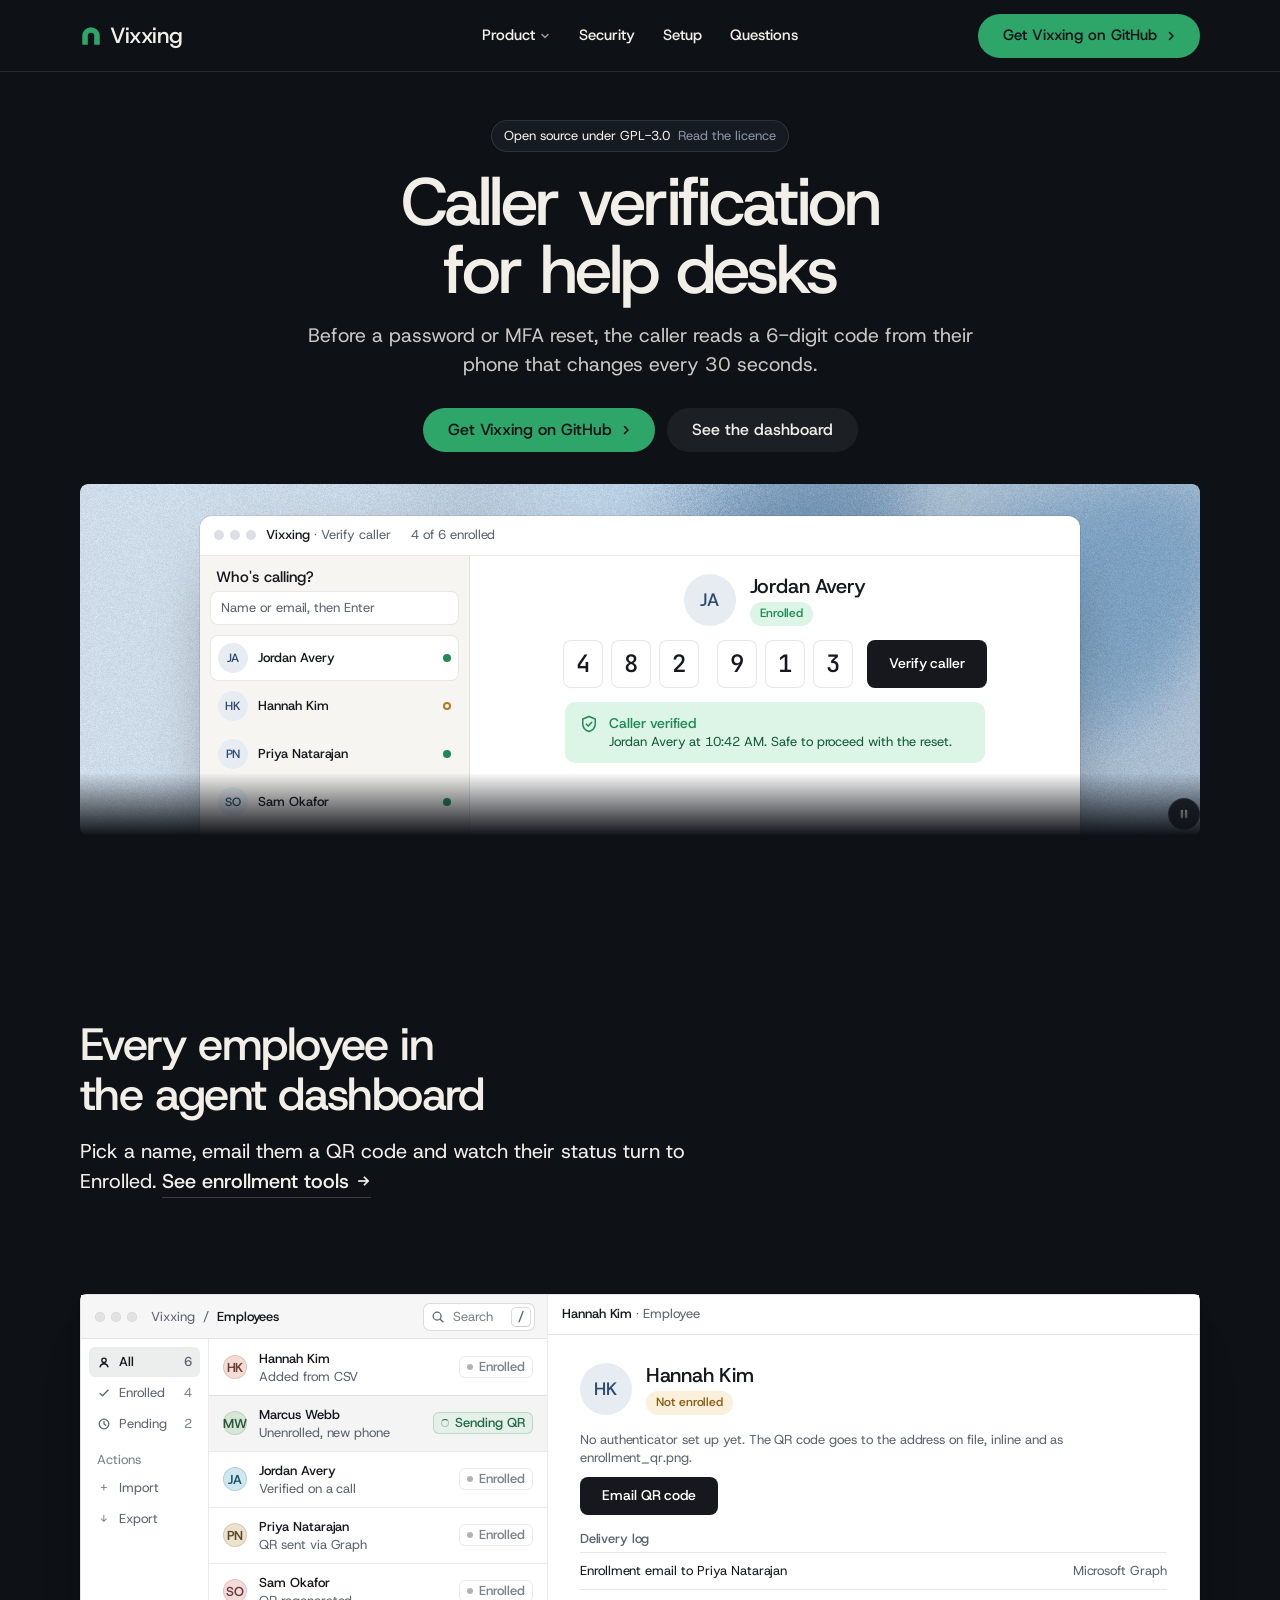
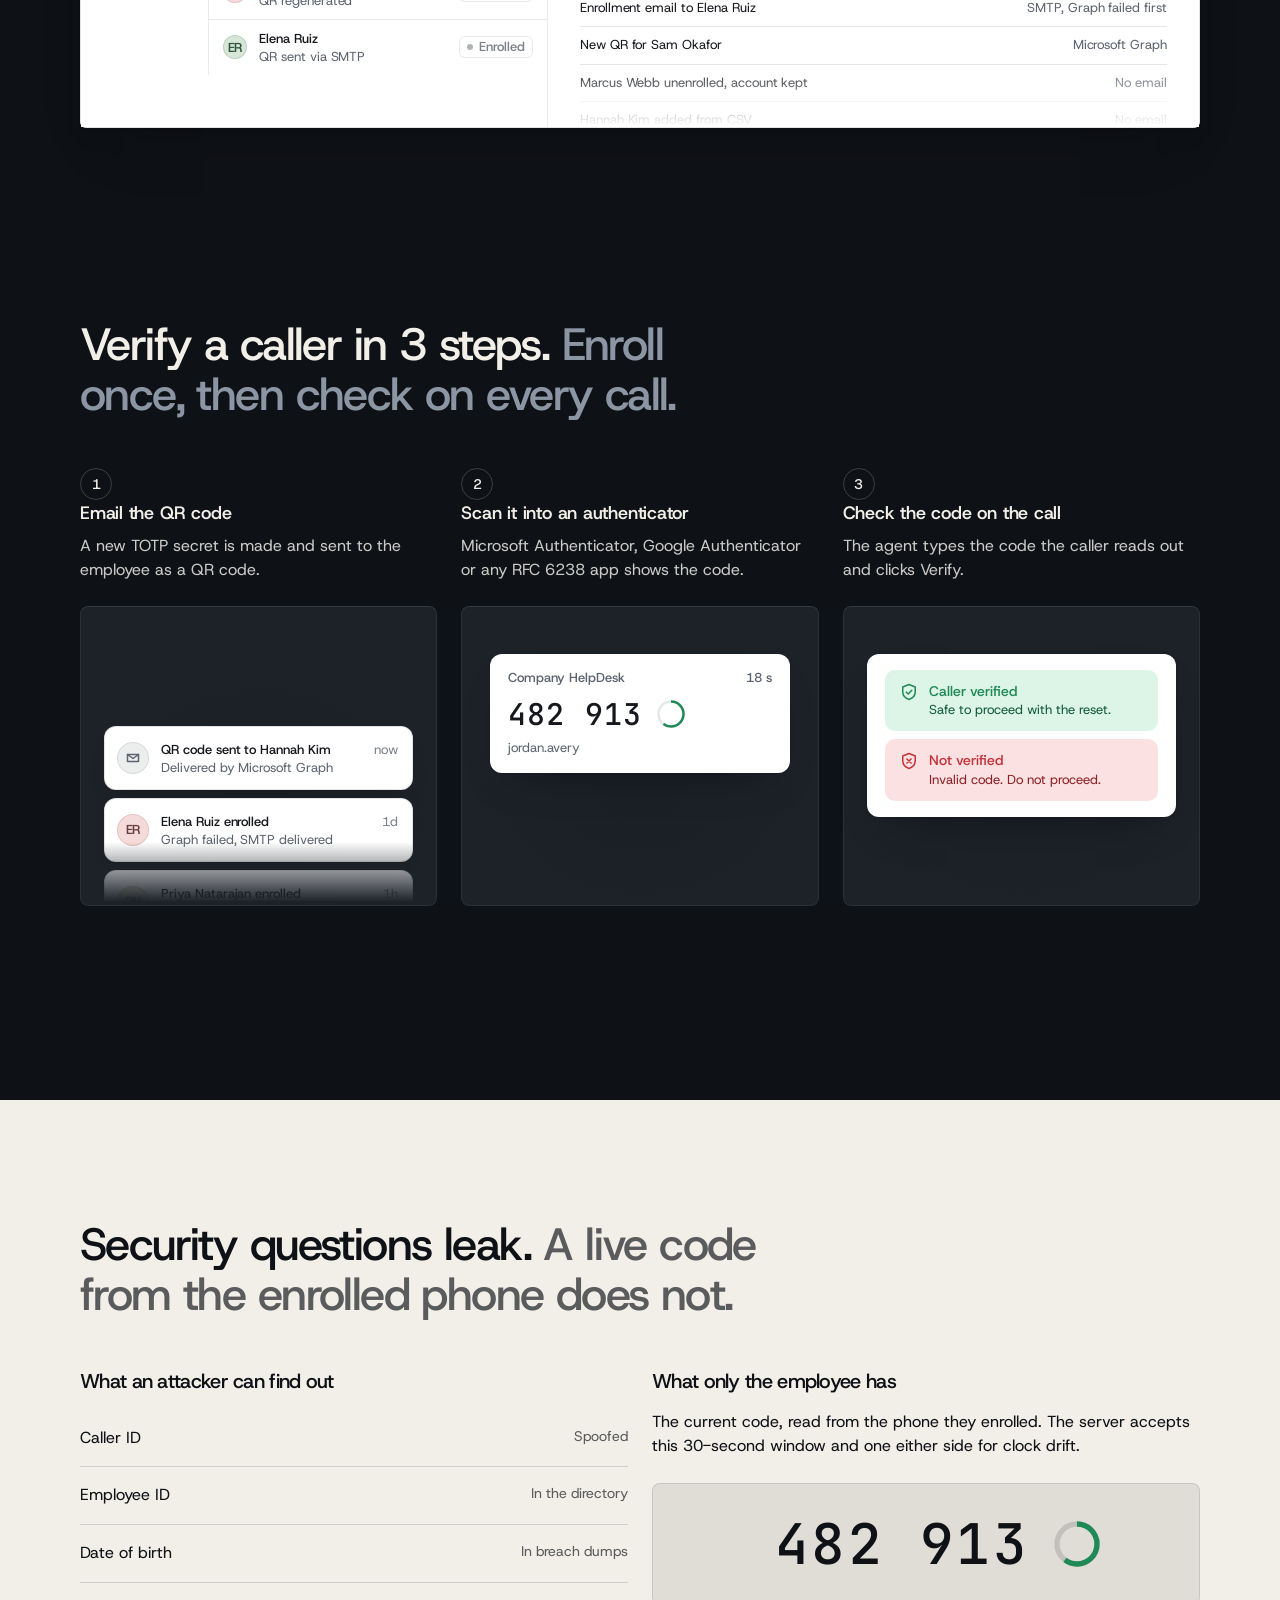
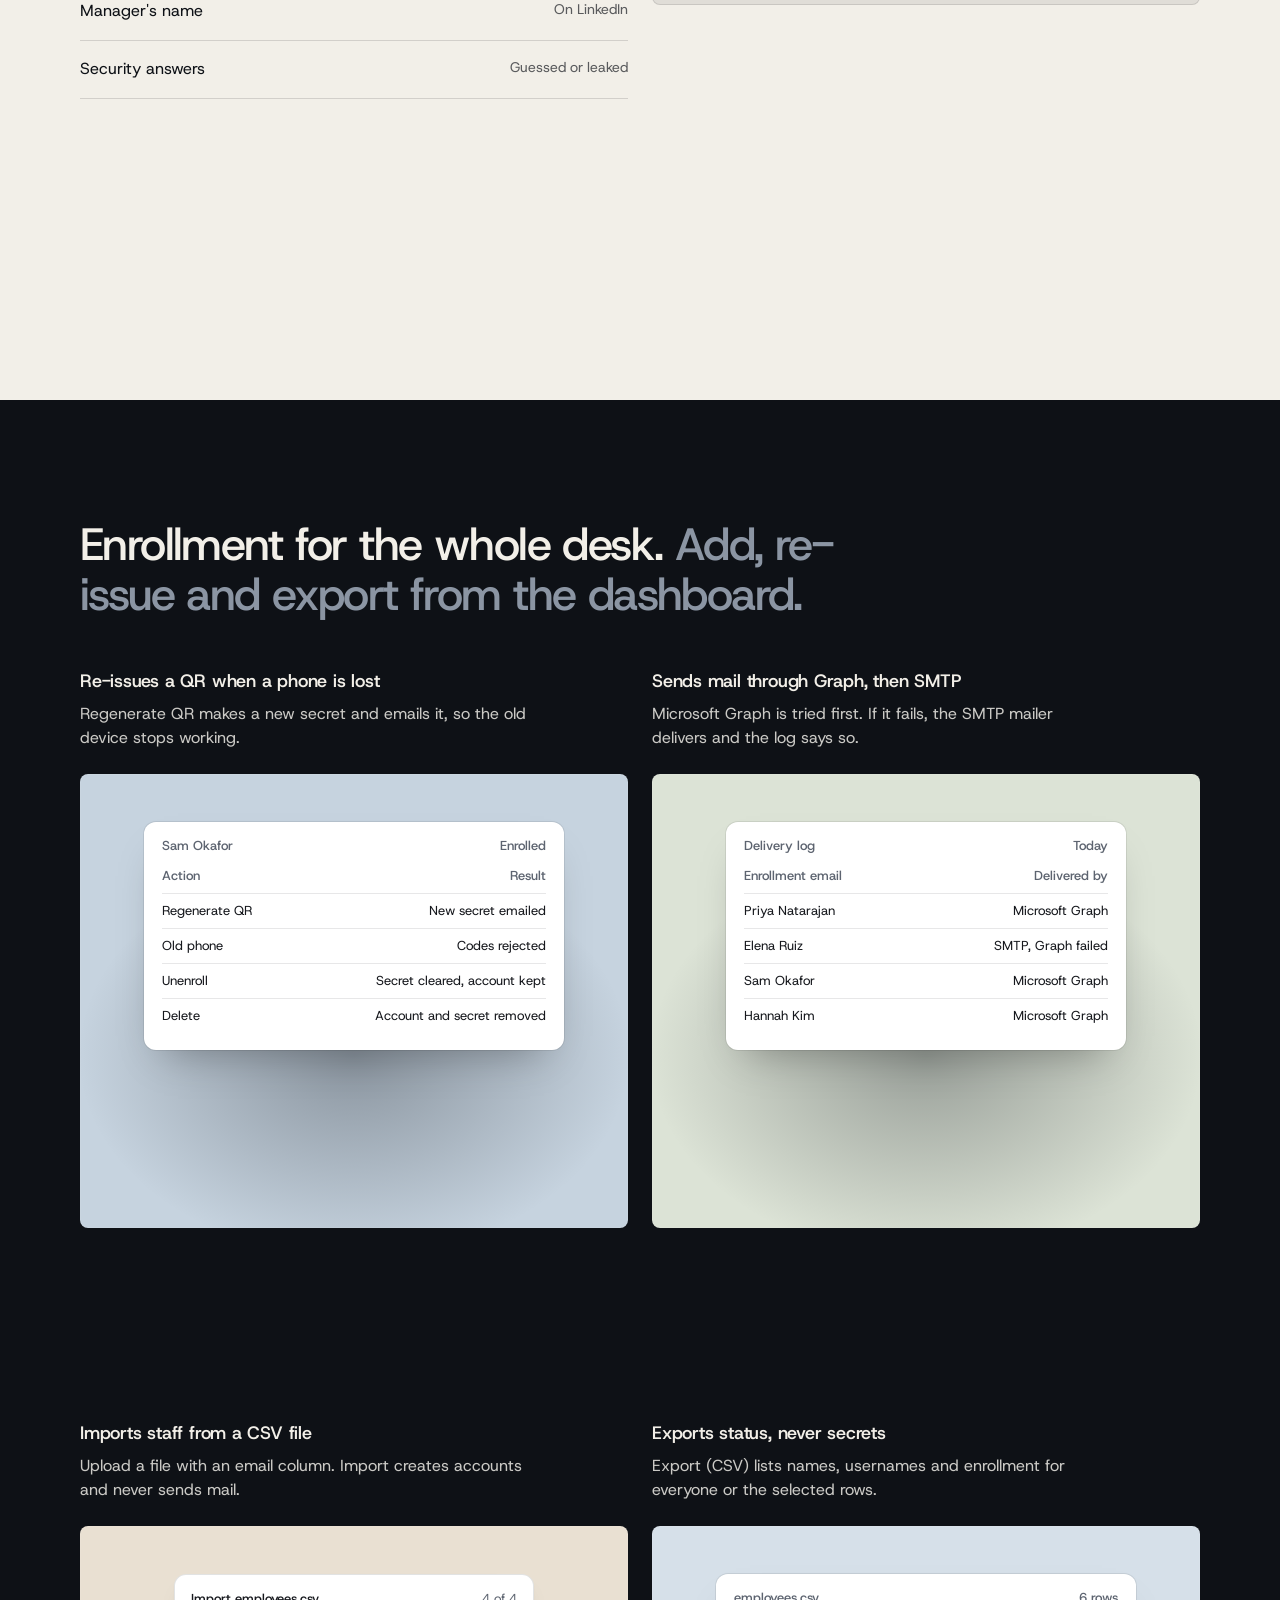
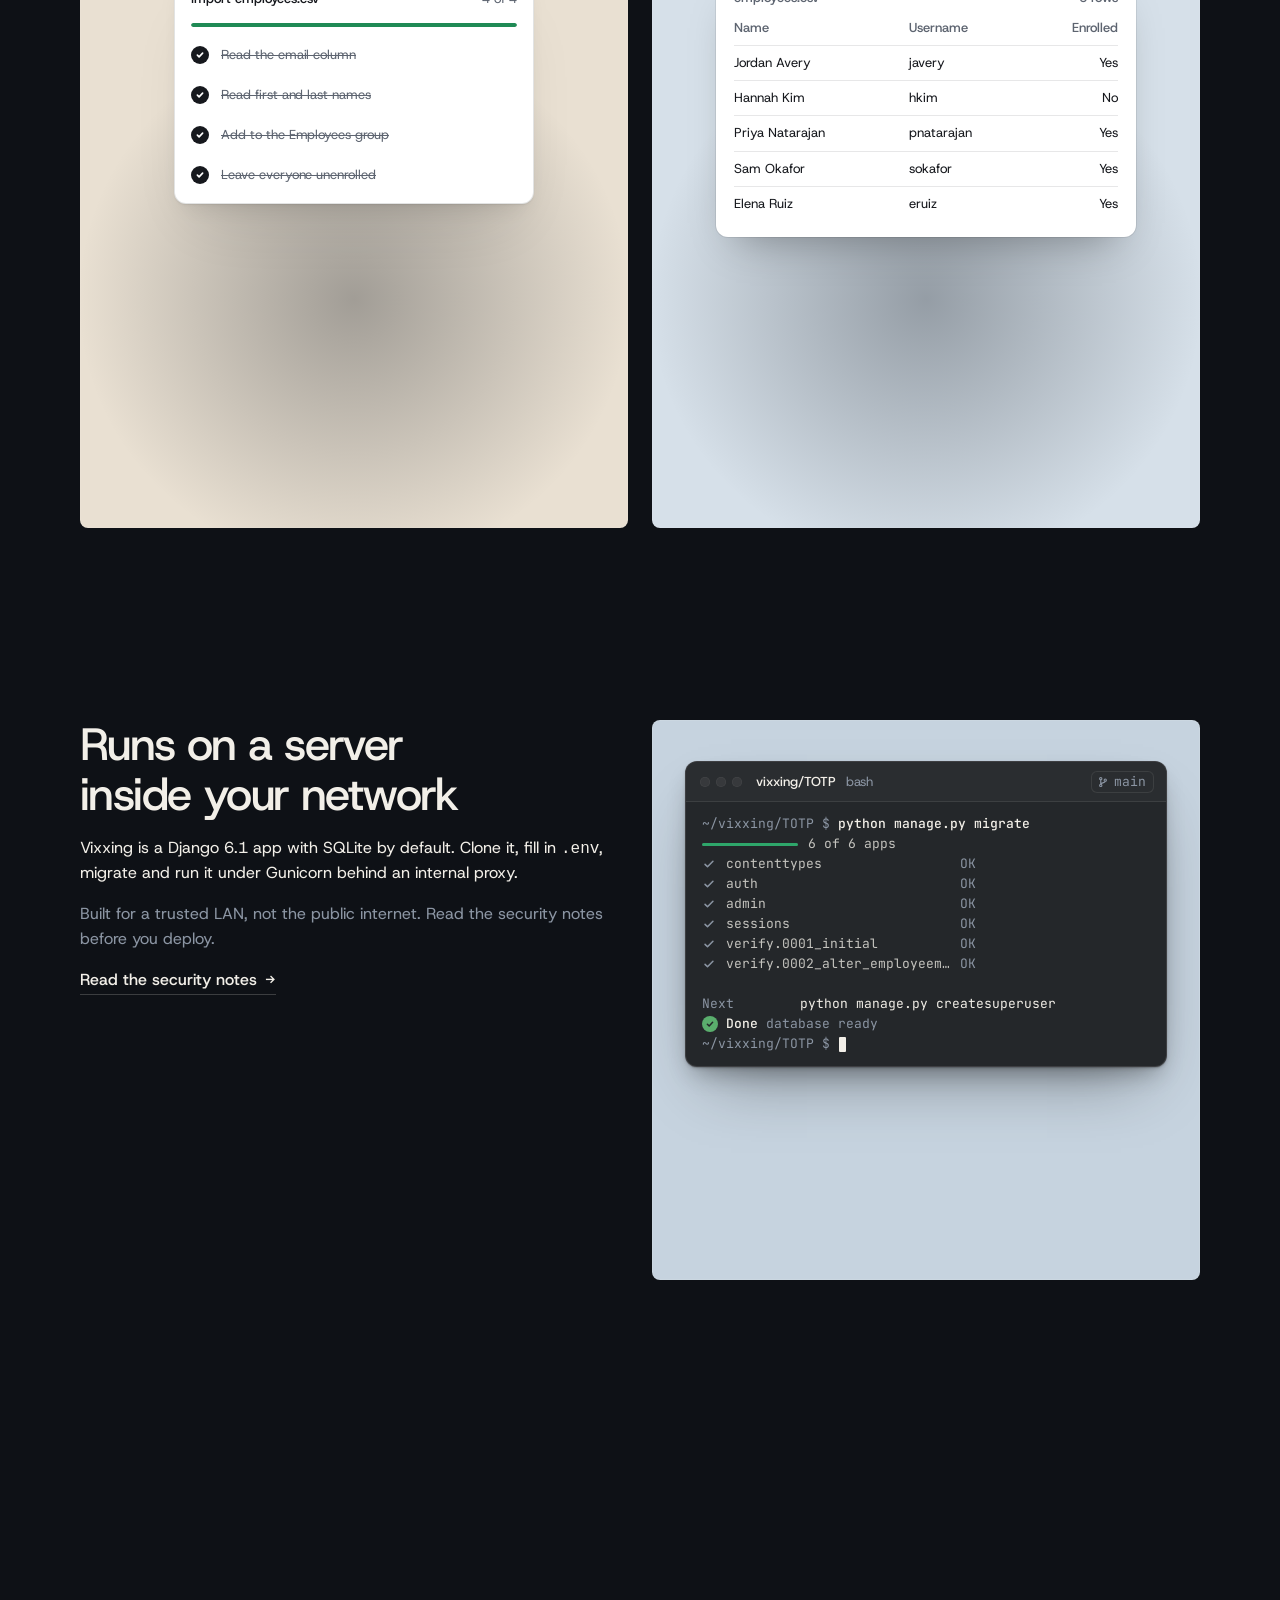
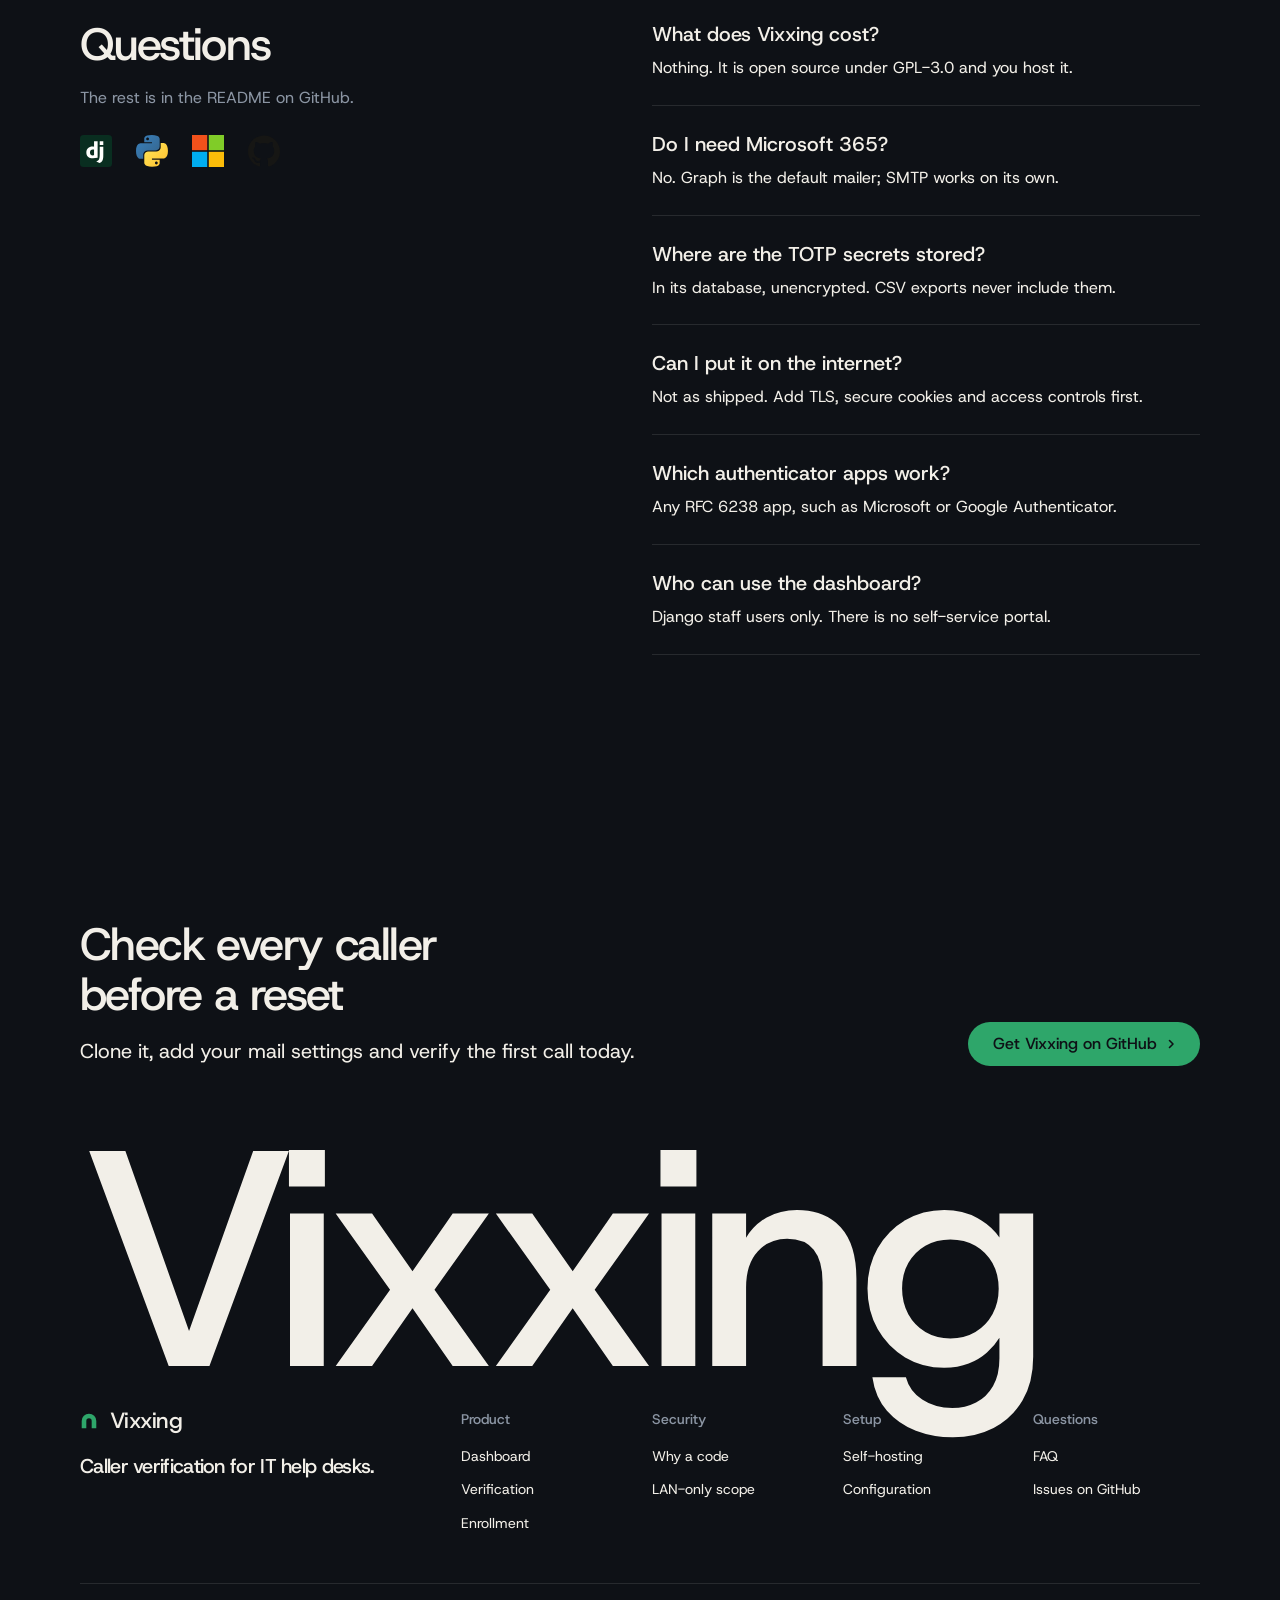
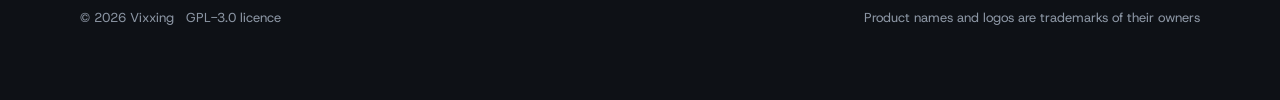
==== site/index.html @ 05e98aad "Add Vixxing marketing landing page under site/ A one-page static site that pitches Vixxing to IT hel" ====
<!doctype html>
<html lang="en" data-type="software" data-radius="sharp" data-ground="sky" data-buttons="pill" data-motion>
<head>
<meta charset="utf-8">
<meta name="viewport" content="width=device-width, initial-scale=1, viewport-fit=cover">
<title>Vixxing: caller verification for IT help desks</title>
<meta name="description" content="Vixxing checks a help-desk caller with a live 6-digit TOTP code before any password or MFA reset. Free and open source under GPL-3.0.">
<meta name="site-kind" content="software">
<meta name="page-type" content="software">
<link rel="preconnect" href="https://fonts.googleapis.com">
<link rel="preconnect" href="https://fonts.gstatic.com" crossorigin>
<link href="https://fonts.googleapis.com/css2?family=Host+Grotesk:wght@400..700&family=JetBrains+Mono:wght@400..500&display=swap" rel="stylesheet">
<link rel="stylesheet" href="assets/system.css">
<link rel="stylesheet" href="assets/ui/cards.css">
<link rel="stylesheet" href="assets/motion/motion.css">
<link rel="stylesheet" href="assets/backgrounds/backgrounds.css">
<link rel="stylesheet" href="assets/layout/layout.css">
<link rel="stylesheet" href="assets/icons/icon.css">
<style>
:root {
  --p-bg: #0e1116; --p-surface: #161b22; --p-ink: #f2efe8; --p-muted: #8b95a3;
  --p-accent: #2ea66a; --p-accent-ink: #0e1116; --p-action: #2ea66a; --p-action-ink: #0e1116;
  --p-inv-bg: #f2efe8; --p-inv-surface: #e0ddd7; --p-inv-ink: #0e1116; --p-inv-muted: #5a5b5d;
  --p-inv-accent: #0e1116; --p-inv-accent-ink: #f2efe8; --p-inv-action: #0e1116; --p-inv-action-ink: #f2efe8;
  --font-display: "Host Grotesk", system-ui, sans-serif;
  --font-text: "Host Grotesk", system-ui, sans-serif;
  --font-mono: "JetBrains Mono", ui-monospace, "SFMono-Regular", Menlo, Consolas, monospace;
  --display-weight: 500;
  --display-tracking: -0.035em;
  --display-tracking-xl: -0.04em;
}
</style>
<link rel="stylesheet" href="assets/ui/base.css">
<link rel="stylesheet" href="assets/ui/window/fragment.css">
<link rel="stylesheet" href="assets/ui/notify/fragment.css">
<link rel="stylesheet" href="assets/ui/checklist/fragment.css">
<link rel="stylesheet" href="assets/ui/terminal-run/fragment.css">
<script src="assets/backgrounds/backgrounds.js"></script>
<style>
  /* ---- the Vixxing dashboard, drawn as live HTML (hero window and the app-frame's open pane) ---- */
  .vx { --vx-ink: #16181d; --vx-muted: #5d6470; --vx-line: rgb(22 24 29 / .1); --vx-fill: #f6f5f2; --vx-ok: #1f8a55; --vx-ok-bg: #dcf5e6; --vx-no: #c4333a; --vx-no-bg: #fbe1e2;
        background: #fff; color: var(--vx-ink); font: 400 14px/1.4 var(--font-text); border-radius: 12px; overflow: hidden;
        box-shadow: 0 0 0 1px rgb(0 0 0 / .08), 0 30px 70px -30px rgb(0 0 0 / .55); text-align: left; }
  .vx__bar { display: flex; align-items: center; gap: 10px; height: 40px; padding: 0 14px; border-bottom: 1px solid var(--vx-line); font-size: 13px; color: var(--vx-muted); }
  .vx__bar b { color: var(--vx-ink); font-weight: 500; }
  .vx__dots { display: flex; gap: 6px; } .vx__dots i { width: 10px; height: 10px; border-radius: 50%; background: #dcdfe2; }
  .vx__body { display: grid; grid-template-columns: 270px 1fr; }
  .vx__list { border-right: 1px solid var(--vx-line); background: var(--vx-fill); padding: 12px 10px; display: grid; align-content: start; gap: 2px; }
  .vx__list h5 { margin: 0 6px 2px; font: 500 15px/1.3 var(--font-text); }
  .vx__list .sub { margin: 0 6px 10px; font-size: 13px; color: var(--vx-muted); }
  .vx__search { height: 34px; margin: 0 0 8px; border-radius: 8px; background: #fff; border: 1px solid var(--vx-line); display: flex; align-items: center; padding: 0 10px; color: var(--vx-muted); font-size: 13px; }
  .vx__p { display: grid; grid-template-columns: 30px 1fr auto; align-items: center; gap: 10px; padding: 8px; border-radius: 8px; font-size: 13px; }
  .vx__p.is-on { background: #fff; box-shadow: inset 0 0 0 1px var(--vx-line); }
  .vx__p i { width: 30px; height: 30px; border-radius: 50%; display: grid; place-items: center; font: 500 12px/1 var(--font-text); font-style: normal; background: #e7ecf3; color: #2e4a6e; }
  .vx__p b { font-weight: 500; }
  .vx__p em { width: 8px; height: 8px; border-radius: 50%; background: var(--vx-ok); }
  .vx__p em.off { background: transparent; box-shadow: inset 0 0 0 2px #b7791f; }
  .vx__open { display: grid; justify-items: center; align-content: start; gap: 10px; padding: 22px 28px; }
  .vx__open .av { width: 52px; height: 52px; border-radius: 50%; display: grid; place-items: center; background: #e7ecf3; color: #2e4a6e; font: 500 18px/1 var(--font-text); }
  .vx__open h6 { margin: 0; font: 500 20px/1.2 var(--font-display); letter-spacing: -0.01em; }
  .vx__chip { display: inline-flex; align-items: center; gap: 6px; height: 24px; padding: 0 10px; border-radius: 99px; background: var(--vx-ok-bg); color: var(--vx-ok); font-size: 12px; font-weight: 500; }
  .vx__chip.off { background: #fbf0dc; color: #8a5a12; }
  .vx__ask { font-size: 13px; color: var(--vx-muted); margin-top: 6px; }
  .vx__code { display: flex; gap: 8px; }
  .vx__code span { width: 40px; height: 48px; border-radius: 8px; border: 1px solid var(--vx-line); display: grid; place-items: center; font: 500 24px/1 var(--font-mono); background: #fff; }
  .vx__code span:nth-child(3) { margin-right: 10px; }
  .vx__btn { height: 38px; padding: 0 22px; border-radius: 8px; background: var(--vx-ink); color: #fff; display: inline-flex; align-items: center; gap: 8px; font-size: 14px; font-weight: 500; }
  .vx__result { display: flex; gap: 10px; align-items: flex-start; width: min(100%, 420px); padding: 12px 14px; border-radius: 10px; background: var(--vx-ok-bg); color: #145c39; font-size: 13px; }
  .vx__result b { display: block; font-size: 14px; font-weight: 500; color: var(--vx-ok); }
  .vx__result svg { flex: none; width: 20px; height: 20px; stroke: var(--vx-ok); fill: none; stroke-width: 1.8; stroke-linecap: round; stroke-linejoin: round; }
  .vx__acts { display: flex; gap: 8px; flex-wrap: wrap; justify-content: center; }
  .vx__acts span { height: 30px; padding: 0 12px; border-radius: 8px; border: 1px solid var(--vx-line); display: inline-flex; align-items: center; font-size: 13px; font-weight: 500; color: var(--vx-ink); }
  .vx__acts span.warn { color: var(--vx-no); border-color: rgb(196 51 58 / .35); }
  .vx__log { width: 100%; display: grid; gap: 0; margin-top: 6px; font-size: 13px; }
  .vx__log li { list-style: none; display: grid; grid-template-columns: 1fr auto; gap: 12px; padding: 9px 0; border-top: 1px solid var(--vx-line); }
  .vx__log li span:last-child { color: var(--vx-muted); }
  .vx__log ul { margin: 0; padding: 0; }
  .vx__log h6 { margin: 0 0 4px; font: 500 13px/1.3 var(--font-text); color: var(--vx-muted); }
  .hero__window .vx__body { min-height: 400px; }
  .vx__head { display: flex; align-items: center; gap: 14px; text-align: left; }
  .vx__head h6 { margin-bottom: 4px; }
  .vx__row { display: flex; align-items: center; gap: 14px; flex-wrap: wrap; justify-content: center; }
  .hero__window .vx__open { gap: 14px; padding: 18px 28px; }
  .hero__window .vx__btn { height: 48px; }
  @media (max-width: 639px) {
    .vx__body { grid-template-columns: 1fr; } .vx__list { display: none; }
    .vx__open { padding: 14px 16px; } .hero__window .vx__open { gap: 10px; padding: 14px 16px; } .hero__window .vx__head .av { display: none; } .hero__window .vx__btn { height: 40px; } .vx__code span { width: 34px; height: 42px; font-size: 20px; } .vx__bar .sp ~ span { display: none; }
  }

  /* ---- the app frame (sections-library.md, app-frame) ---- */
  .app.ui { display: grid; grid-template-columns: minmax(0, 5fr) minmax(0, 7fr); margin-top: var(--s-7); background: var(--u-bg); border: 1px solid var(--u-border); border-radius: var(--u-r); box-shadow: var(--u-shadow); }
  .app > .app__pane { position: relative; min-width: 0; min-height: 0; overflow: hidden; }
  .app > .app__pane + .app__pane { border-left: 1px solid var(--u-line); }
  .app > .app__pane > .ui-panel { width: 100%; border: 0; border-radius: 0; box-shadow: none; }
  .app > .app__pane::after { content: ""; position: absolute; inset: auto 0 0 0; height: 64px; background: linear-gradient(transparent, var(--u-bg)); pointer-events: none; }
  .app.ui { --fx-bg: #ffffff; --fx-surface: #f6f5f2; --fx-ink: #16181d; --fx-muted: #5d6470; --fx-accent: #1f8a55; }
  .app .vx { box-shadow: none; border-radius: 0; height: 100%; }
  .app .vx__open { justify-items: start; padding: 28px 32px; }
  .app .vx__head { display: flex; align-items: center; gap: 14px; }
  @media (min-width: 1024px) and (max-width: 1279px) { .app.ui { grid-template-columns: minmax(0, 4fr) minmax(0, 8fr); } }
  @media (max-width: 1023px) {
    .app.ui { grid-template-columns: minmax(0, 1fr); grid-template-rows: auto minmax(0, 1fr); }
    .app > .app__pane--list { max-height: 252px; }
    .app > .app__pane--list::after { display: none; }
    .app .ui-win__side { display: none; }
    .app .ui-win__body { grid-template-columns: minmax(0, 1fr); }
    .app > .app__pane + .app__pane { border-left: 0; border-top: 1px solid var(--u-line); }
  }
  @media (max-width: 639px) {
    .app.ui { grid-template-rows: minmax(0, 1fr); }
    .app > .app__pane--list { display: none; }
    .app > .app__pane + .app__pane { border-top: 0; }
    .app .vx__open { padding: 20px 16px; }
  }

  /* ---- card groups ---- */
  #how .panel { --p-h: 300px; }
  .close__word { font-size: clamp(64px, 24vw, 340px); line-height: 1.05; padding-bottom: .06em; }
  @media (max-width: 639px) { .close__word { font-size: clamp(56px, 24vw, 120px); } }
  .hero--centred .hero__lead { color: color-mix(in oklab, var(--ink) 84%, var(--bg)); }
  .works-with { display: flex; gap: var(--s-5); align-items: center; margin-top: var(--s-5); }
  .works-with img { width: 32px; height: 32px; }
  #how .ui, #manage .ui { --u-bg: #ffffff; --u-surface: #f6f5f2; --u-ink: #16181d; --u-muted: #5d6470; --fx-bg: #ffffff; --fx-surface: #f6f5f2; --fx-ink: #16181d; --fx-muted: #5d6470; --fx-accent: #1f8a55; }
  #manage .panel { --p-h: 300px; }
  .mini { background: #fff; color: #16181d; border-radius: 12px; box-shadow: 0 0 0 1px rgb(0 0 0 / .08), 0 20px 40px -20px rgb(0 0 0 / .35); font: 400 13px/1.4 var(--font-text); padding: 16px 18px; }
  .mini h5 { margin: 0 0 12px; font: 500 13px/1.3 var(--font-text); color: #5d6470; display: flex; justify-content: space-between; gap: 12px; }
  .mini .totp { display: flex; align-items: center; gap: 14px; }
  .mini .totp b { font: 500 30px/1 var(--font-mono); letter-spacing: .04em; }
  .mini .ring { width: 30px; height: 30px; flex: none; }
  .mini .ring circle { fill: none; stroke-width: 3; }
  .mini .who { margin-top: 10px; color: #5d6470; }
  .mini .ok { display: flex; gap: 10px; align-items: flex-start; padding: 12px 14px; border-radius: 10px; background: #dcf5e6; color: #145c39; }
  .mini .ok b { display: block; font-size: 14px; font-weight: 500; color: #1f8a55; }
  .mini .no { display: flex; gap: 10px; align-items: flex-start; padding: 12px 14px; border-radius: 10px; background: #fbe1e2; color: #8e2228; margin-top: 8px; }
  .mini .no b { display: block; font-size: 14px; font-weight: 500; color: #c4333a; }
  .mini svg.sh { flex: none; width: 20px; height: 20px; fill: none; stroke-width: 1.8; stroke-linecap: round; stroke-linejoin: round; }
  .mini table { width: 100%; border-collapse: collapse; font-size: 13px; }
  .mini th { text-align: left; font-weight: 500; color: #5d6470; padding: 0 0 8px; }
  .mini td { padding: 8px 0; border-top: 1px solid rgb(22 24 29 / .1); }
  .mini td:last-child, .mini th:last-child { text-align: right; }

  /* ---- why: what a caller can know, what only the employee has ---- */
  .facts { display: grid; gap: 0; margin: 0; padding: 0; }
  .facts li { list-style: none; display: grid; grid-template-columns: 1fr auto; gap: var(--s-4); padding: var(--s-4) 0; border-bottom: 1px solid color-mix(in oklab, var(--ink) 14%, transparent); font-size: 16px; }
  .facts li span:last-child { color: var(--muted); font-size: 14px; }
  .why-col h3 { margin: 0 0 var(--s-4); font: 500 var(--t-card)/1.3 var(--font-text); }
  .why-col p { margin: 0 0 var(--s-5); }
  .why-code { display: flex; align-items: center; gap: var(--s-5); padding: var(--s-6); border-radius: var(--r-lg); background: var(--g-alt, var(--surface)); }
  .why-code b { font: 500 56px/1 var(--font-mono); letter-spacing: .04em; }
  .why-code .ring { width: 48px; height: 48px; flex: none; }
  .why-code .ring circle { fill: none; stroke-width: 4; }

  /* ---- setup ---- */
  #setup .frame { --p-h: 560px; }
  @media (max-width: 639px) { #setup .frame { --p-h: 340px; } #manage .panel { --p-h: 240px; } .why-col p { display: none; } .why-code { padding: var(--s-5); } .why-code b { font-size: 40px; } }
  @media (min-width: 640px) and (max-width: 1279px) { #how { --h: 2 } }
</style>
</head>
<body>
<!-- type: software (site-kind software)
     deal: hero centred, nav nav-centre, close close-word, footer footer-columns, rhythm dark-band, buttons pill, mark arc,
           palette: the brand's own (start.mjs brand: #0E1116 / #F2EFE8 / #2EA66A, from the README art), type host, radius sharp, ground sky
     effect: grain-gradient (the hero window's ground); card grounds: gradient-mesh on #manage (still)
     moments: none dealt -->
<header class="nav nav--centre">
  <div class="wrap nav__bar">
    <a class="nav__logo" href="#top"><span class="mark" data-mark="arc" aria-hidden="true"></span>Vixxing</a>
    <nav class="nav__links" aria-label="Main">
      <div class="nav__item">
        <a class="nav__link" href="#dashboard">Product <svg class="chev" viewBox="0 0 12 12" aria-hidden="true"><path d="M3 4.5l3 3 3-3" fill="none" stroke="currentColor" stroke-width="1.5" stroke-linecap="round" stroke-linejoin="round"/></svg></a>
        <div class="nav__menu">
          <div class="wrap grid">
            <div class="menu-col span-3"><p class="t-label">On the call</p><a href="#dashboard">Dashboard<span>Find the caller, check the code</span></a><a href="#how">Verification<span>Three steps, a few seconds</span></a></div>
            <div class="menu-col span-3"><p class="t-label">Behind the desk</p><a href="#manage">Enrollment<span>QR codes, CSV import, export</span></a><a href="#setup">Self-hosting<span>Django on your own server</span></a></div>
          </div>
        </div>
      </div>
      <div class="nav__item"><a class="nav__link" href="#why">Security</a></div>
      <div class="nav__item"><a class="nav__link" href="#setup">Setup</a></div>
      <div class="nav__item"><a class="nav__link" href="#faq">Questions</a></div>
    </nav>
    <div class="nav__actions">
      <a class="btn btn--primary" href="https://github.com/miles-howell/vixxing">Get Vixxing on GitHub</a>
    </div>
    <button class="nav__toggle" type="button" aria-expanded="false" aria-label="Menu"><svg width="18" height="18" viewBox="0 0 18 18" aria-hidden="true"><path d="M2 5h14M2 13h14" stroke="currentColor" stroke-width="1.6" stroke-linecap="round"/></svg></button>
  </div>
</header>

<main id="top">
  <section class="hero hero--centred" aria-labelledby="hero-h">
    <div class="wrap"><div class="hero-text">
      <div class="hero__c">
        <a class="pill" href="https://github.com/miles-howell/vixxing/blob/main/LICENSE"><span>Open source under GPL-3.0</span><span class="muted">Read the licence</span></a>
        <h1 id="hero-h">Caller verification for help desks</h1>
        <p class="hero__lead">Before a password or MFA reset, the caller reads a 6-digit code from their phone that changes every 30 seconds.</p>
        <div class="btn-row"><a class="btn btn--primary" href="https://github.com/miles-howell/vixxing">Get Vixxing on GitHub</a><a class="btn btn--secondary" href="#dashboard">See the dashboard</a></div>
      </div>
      <div class="hero__window" data-fx="grain-gradient" data-fx-seed="7" data-fx-palette='{"bg":"#c6d3df","surface":"#d6e0e9","ink":"#25303a","accent":"#3f6a92"}' role="img" aria-label="The Vixxing dashboard: Jordan Avery is selected, the code 482 913 is entered and the result reads Caller verified, safe to proceed with the reset">
        <div class="ly-piece ui ui-vx vx" aria-hidden="true">
          <div class="vx__bar"><span class="vx__dots"><i></i><i></i><i></i></span><span><b>Vixxing</b> · Verify caller</span><span class="sp"></span><span>4 of 6 enrolled</span></div>
          <div class="vx__body">
            <div class="vx__list">
              <h5>Who's calling?</h5>
              <div class="vx__search">Name or email, then Enter</div>
              <div class="vx__p is-on"><i>JA</i><b>Jordan Avery</b><em></em></div>
              <div class="vx__p"><i>HK</i><b>Hannah Kim</b><em class="off"></em></div>
              <div class="vx__p"><i>PN</i><b>Priya Natarajan</b><em></em></div>
              <div class="vx__p"><i>SO</i><b>Sam Okafor</b><em></em></div>
              <div class="vx__p"><i>ER</i><b>Elena Ruiz</b><em></em></div>
              <div class="vx__p"><i>MW</i><b>Marcus Webb</b><em class="off"></em></div>
            </div>
            <div class="vx__open" data-ly-steps="900">
              <div class="vx__head"><span class="av">JA</span><div><h6>Jordan Avery</h6><span class="vx__chip">Enrolled</span></div></div>
              <div class="vx__row"><div class="vx__code" data-step><span>4</span><span>8</span><span>2</span><span>9</span><span>1</span><span>3</span></div><span class="vx__btn" data-step>Verify caller</span></div>
              <div class="vx__result" data-step><svg viewBox="0 0 24 24"><path d="M12 3 4.5 6v5.5c0 4.6 3.2 8.2 7.5 9.5 4.3-1.3 7.5-4.9 7.5-9.5V6z"/><path d="m8.8 12.2 2.3 2.3 4.2-4.6"/></svg><span><b>Caller verified</b>Jordan Avery at 10:42 AM. Safe to proceed with the reset.</span></div>
            </div>
          </div>
        </div>
      </div>
    </div></div>
  </section>

  <section class="section" id="dashboard" aria-labelledby="dashboard-h">
    <div class="wrap">
      <div class="section-head">
        <h2 id="dashboard-h">Every employee in the agent dashboard</h2>
        <p>Pick a name, email them a QR code and watch their status turn to Enrolled. <a class="link" href="#manage">See enrollment tools</a></p>
      </div>
      <div class="ui app fill" role="img" aria-label="The employee list beside Hannah Kim's record: not enrolled, with Email QR code, and a delivery log showing Microsoft Graph sent the last message" data-ui-pause-host>
        <div class="app__pane app__pane--list" data-ui-loop>
          <div class="ui ui-panel ui-win" data-ui="window" data-open="Not enrolled" data-work="Sending QR" data-done="Enrolled">
            <div class="ui-win__bar">
              <span class="ui-dots" aria-hidden="true"><i></i><i></i><i></i></span>
              <span class="ui-win__crumb">Vixxing <i>/</i> <b>Employees</b></span>
              <span class="ui-spacer"></span>
              <span class="ui-win__search" aria-hidden="true"><svg class="ui-icon" viewBox="0 0 16 16"><circle cx="7" cy="7" r="4.5"/><path d="m10.5 10.5 3 3"/></svg><span class="ui-win__ph">Search</span><span class="ui-kbd">/</span></span>
            </div>
            <div class="ui-win__body">
              <nav class="ui-win__side" aria-hidden="true">
                <span class="ui-win__nav is-on"><svg class="ui-icon" viewBox="0 0 16 16"><circle cx="8" cy="6" r="2.5"/><path d="M3.5 13.5c.6-2.3 2.4-3.5 4.5-3.5s3.9 1.2 4.5 3.5"/></svg>All<em>6</em></span>
                <span class="ui-win__nav"><svg class="ui-icon" viewBox="0 0 16 16"><path d="m3.5 8.4 2.8 2.8 6.2-6.4"/></svg>Enrolled<em>4</em></span>
                <span class="ui-win__nav"><svg class="ui-icon" viewBox="0 0 16 16"><circle cx="8" cy="8" r="5.5"/><path d="M8 5v3l2 1.5"/></svg>Pending<em>2</em></span>
                <span class="ui-win__label">Actions</span>
                <span class="ui-win__nav"><span class="ui-win__hash">+</span>Import</span>
                <span class="ui-win__nav"><span class="ui-win__hash">↓</span>Export</span>
              </nav>
              <div class="ui-win__main">
                <div class="ui-win__cols" aria-hidden="true"><span>Employee</span><span>Last action</span><span>Status</span><span>Age</span></div>
                <ul class="ui-win__rows">
                  <li class="ui-win__row" data-row><span class="ui-avatar" data-tone="1">HK</span><span class="ui-win__who">Hannah Kim</span><span class="ui-win__sub">Added from CSV</span><span class="ui-win__st" data-st>Not enrolled</span><span class="ui-win__age">2m</span></li>
                  <li class="ui-win__row" data-row><span class="ui-avatar" data-tone="3">MW</span><span class="ui-win__who">Marcus Webb</span><span class="ui-win__sub">Unenrolled, new phone</span><span class="ui-win__st" data-st>Not enrolled</span><span class="ui-win__age">9m</span></li>
                  <li class="ui-win__row" data-row><span class="ui-avatar" data-tone="4">JA</span><span class="ui-win__who">Jordan Avery</span><span class="ui-win__sub">Verified on a call</span><span class="ui-win__st is-done" data-st>Enrolled</span><span class="ui-win__age">14m</span></li>
                  <li class="ui-win__row" data-row><span class="ui-avatar" data-tone="2">PN</span><span class="ui-win__who">Priya Natarajan</span><span class="ui-win__sub">QR sent via Graph</span><span class="ui-win__st is-done" data-st>Enrolled</span><span class="ui-win__age">1h</span></li>
                  <li class="ui-win__row" data-row><span class="ui-avatar" data-tone="5">SO</span><span class="ui-win__who">Sam Okafor</span><span class="ui-win__sub">QR regenerated</span><span class="ui-win__st is-done" data-st>Enrolled</span><span class="ui-win__age">3h</span></li>
                  <li class="ui-win__row" data-row><span class="ui-avatar" data-tone="3">ER</span><span class="ui-win__who">Elena Ruiz</span><span class="ui-win__sub">QR sent via SMTP</span><span class="ui-win__st is-done" data-st>Enrolled</span><span class="ui-win__age">1d</span></li>
                </ul>
              </div>
            </div>
          </div>
        </div>
        <div class="app__pane app__pane--open">
          <div class="ui ui-vx vx" aria-hidden="true">
            <div class="vx__bar"><span><b>Hannah Kim</b> · Employee</span><span class="sp"></span></div>
            <div class="vx__open">
              <div class="vx__head"><span class="av">HK</span><div><h6>Hannah Kim</h6><span class="vx__chip off">Not enrolled</span></div></div>
              <span class="vx__ask">No authenticator set up yet. The QR code goes to the address on file, inline and as enrollment_qr.png.</span>
              <span class="vx__btn">Email QR code</span>
              <div class="vx__log">
                <h6>Delivery log</h6>
                <ul>
                  <li><span>Enrollment email to Priya Natarajan</span><span>Microsoft Graph</span></li>
                  <li><span>Enrollment email to Elena Ruiz</span><span>SMTP, Graph failed first</span></li>
                  <li><span>New QR for Sam Okafor</span><span>Microsoft Graph</span></li>
                  <li><span>Marcus Webb unenrolled, account kept</span><span>No email</span></li>
                  <li><span>Hannah Kim added from CSV</span><span>No email</span></li>
                </ul>
              </div>
              <div class="vx__acts"><span>Regenerate QR</span><span>Unenroll</span><span class="warn">Delete</span></div>
            </div>
          </div>
        </div>
      </div>
    </div>
  </section>

  <section class="section" style="--hm: 2" id="how" aria-labelledby="how-h">
    <div class="wrap">
      <div class="section-head">
        <h2 id="how-h">Verify a caller in 3 steps. <span class="muted">Enroll once, then check on every call.</span></h2>
      </div>
      <div class="grid">
        <article class="card card--row card--open span-4 m-nolift">
          <span class="step-num">1</span>
          <h3>Email the QR code</h3>
          <p>A new TOTP secret is made and sent to the employee as a QR code.</p>
          <div class="panel" data-fx="gradient-mesh" data-fx-seed="11" data-fx-params='{"drift":0}' data-fx-palette='{"bg":"#c6d3df","surface":"#d6e0e9","ink":"#25303a","accent":"#3f6a92"}'>
            <div class="stage stage--fade-b"><div class="at-rise fit" style="--fit-max:380px;--ax:24px;--ay:calc(100% - 180px);--ay-sm:calc(100% - 180px)" data-ui-loop>
              <div class="ui ui-notify" data-ui="notify">
                <ul class="ui-notify__list" data-notify-list>
                  <li class="ui-note"><span class="ui-note__ico"><svg class="ui-icon" viewBox="0 0 16 16"><path d="M2.5 4.5h11v7h-11z"/><path d="m2.5 4.5 5.5 4 5.5-4"/></svg></span><span class="ui-note__text"><span class="ui-note__title">QR code sent to Hannah Kim<time>now</time></span><span class="ui-note__body">Delivered by Microsoft Graph</span></span></li>
                  <li class="ui-note"><span class="ui-avatar ui-note__av" data-tone="5">ER</span><span class="ui-note__text"><span class="ui-note__title">Elena Ruiz enrolled<time>1d</time></span><span class="ui-note__body">Graph failed, SMTP delivered</span></span></li>
                  <li class="ui-note"><span class="ui-avatar ui-note__av" data-tone="2">PN</span><span class="ui-note__text"><span class="ui-note__title">Priya Natarajan enrolled<time>1h</time></span><span class="ui-note__body">Delivered by Microsoft Graph</span></span></li>
                </ul>
              </div>
            </div></div>
          </div>
        </article>
        <article class="card card--row card--open span-4 m-nolift">
          <span class="step-num">2</span>
          <h3>Scan it into an authenticator</h3>
          <p>Microsoft Authenticator, Google Authenticator or any RFC 6238 app shows the code.</p>
          <div class="panel" data-fx="gradient-mesh" data-fx-seed="23" data-fx-params='{"drift":0}' data-fx-palette='{"bg":"#cdd6c6","surface":"#dce3d6","ink":"#262d24","accent":"#6c8e63"}'>
            <div class="stage"><div class="at-rise fit" style="--fit-max:300px;--ax:max(24px, 50% - 150px);--ay:48px;--ay-sm:40px">
              <div class="mini" aria-hidden="true">
                <h5><span>Company HelpDesk</span><span>18 s</span></h5>
                <div class="totp"><b>482 913</b><svg class="ring" viewBox="0 0 36 36"><circle cx="18" cy="18" r="15" stroke="#e5e7eb"/><circle cx="18" cy="18" r="15" stroke="#1f8a55" stroke-dasharray="56.5 94.2" transform="rotate(-90 18 18)"/></svg></div>
                <p class="who">jordan.avery</p>
              </div>
            </div></div>
          </div>
        </article>
        <article class="card card--row card--open span-4 m-nolift">
          <span class="step-num">3</span>
          <h3>Check the code on the call</h3>
          <p>The agent types the code the caller reads out and clicks Verify.</p>
          <div class="panel" data-fx="gradient-mesh" data-fx-seed="37" data-fx-params='{"drift":0}' data-fx-palette='{"bg":"#d9ccb7","surface":"#e9e0d2","ink":"#2a2622","accent":"#a8794a"}'>
            <div class="stage"><div class="at-rise fit" style="--fit-max:320px;--ax:max(24px, 50% - 160px);--ay:48px;--ay-sm:40px">
              <div class="mini" aria-hidden="true">
                <div class="ok"><svg class="sh" viewBox="0 0 24 24" stroke="#1f8a55"><path d="M12 3 4.5 6v5.5c0 4.6 3.2 8.2 7.5 9.5 4.3-1.3 7.5-4.9 7.5-9.5V6z"/><path d="m8.8 12.2 2.3 2.3 4.2-4.6"/></svg><span><b>Caller verified</b>Safe to proceed with the reset.</span></div>
                <div class="no"><svg class="sh" viewBox="0 0 24 24" stroke="#c4333a"><path d="M12 3 4.5 6v5.5c0 4.6 3.2 8.2 7.5 9.5 4.3-1.3 7.5-4.9 7.5-9.5V6z"/><path d="m9.5 9.5 5 5M14.5 9.5l-5 5"/></svg><span><b>Not verified</b>Invalid code. Do not proceed.</span></div>
              </div>
            </div></div>
          </div>
        </article>
      </div>
    </div>
  </section>

  <section class="section ground-inverse" id="why" aria-labelledby="why-h">
    <div class="wrap">
      <div class="section-head">
        <h2 id="why-h">Security questions leak. <span class="muted">A live code from the enrolled phone does not.</span></h2>
      </div>
      <div class="grid fill">
        <div class="why-col span-6">
          <h3>What an attacker can find out</h3>
          <ul class="facts">
            <li><span>Caller ID</span><span>Spoofed</span></li>
            <li><span>Employee ID</span><span>In the directory</span></li>
            <li><span>Date of birth</span><span>In breach dumps</span></li>
            <li><span>Manager's name</span><span>On LinkedIn</span></li>
            <li><span>Security answers</span><span>Guessed or leaked</span></li>
          </ul>
        </div>
        <div class="why-col span-6 start-7">
          <h3>What only the employee has</h3>
          <p>The current code, read from the phone they enrolled. The server accepts this 30-second window and one either side for clock drift.</p>
          <div class="why-code frame" role="img" aria-label="An authenticator code, 482 913, with 18 seconds left">
            <b aria-hidden="true">482 913</b>
            <svg class="ring" viewBox="0 0 36 36" aria-hidden="true"><circle cx="18" cy="18" r="15" stroke="rgb(14 17 22 / .14)"/><circle cx="18" cy="18" r="15" stroke="#1f8a55" stroke-dasharray="56.5 94.2" transform="rotate(-90 18 18)"/></svg>
          </div>
        </div>
      </div>
    </div>
  </section>

  <section class="section g2" id="manage" aria-labelledby="manage-h">
    <div class="wrap">
      <div class="group">
        <div class="section-head">
          <h2 id="manage-h">Enrollment for the whole desk. <span class="muted">Add, re-issue and export from the dashboard.</span></h2>
        </div>
        <div class="grid">
          <article class="card card--row card--open span-6 m-nolift">
            <h3>Re-issues a QR when a phone is lost</h3>
            <p>Regenerate QR makes a new secret and emails it, so the old device stops working.</p>
            <div class="panel" style="background:#c6d3df" role="img" aria-label="A record for Sam Okafor: Regenerate QR emails a new secret, the old phone is rejected, Unenroll clears the secret, Delete removes the account">
              <div class="stage stage--fade-b"><div class="at-rise fit" style="--fit-max:420px;--ax:max(24px, 50% - 210px);--ay:48px;--ay-sm:40px">
                <div class="mini" aria-hidden="true">
                  <h5><span>Sam Okafor</span><span>Enrolled</span></h5>
                  <table><tr><th>Action</th><th>Result</th></tr>
                    <tr><td>Regenerate QR</td><td>New secret emailed</td></tr>
                    <tr><td>Old phone</td><td>Codes rejected</td></tr>
                    <tr><td>Unenroll</td><td>Secret cleared, account kept</td></tr>
                    <tr><td>Delete</td><td>Account and secret removed</td></tr>
                  </table>
                </div>
              </div></div>
            </div>
          </article>
          <article class="card card--row card--open span-6 m-nolift">
            <h3>Sends mail through Graph, then SMTP</h3>
            <p>Microsoft Graph is tried first. If it fails, the SMTP mailer delivers and the log says so.</p>
            <div class="panel" style="background:#dce3d6" role="img" aria-label="A delivery log: three enrollment emails delivered by Microsoft Graph and one by SMTP after Graph failed">
              <div class="stage stage--fade-b"><div class="at-rise fit" style="--fit-max:400px;--ax:max(24px, 50% - 200px);--ay:48px;--ay-sm:40px">
                <div class="mini" aria-hidden="true">
                  <h5><span>Delivery log</span><span>Today</span></h5>
                  <table><tr><th>Enrollment email</th><th>Delivered by</th></tr>
                    <tr><td>Priya Natarajan</td><td>Microsoft Graph</td></tr>
                    <tr><td>Elena Ruiz</td><td>SMTP, Graph failed</td></tr>
                    <tr><td>Sam Okafor</td><td>Microsoft Graph</td></tr>
                    <tr><td>Hannah Kim</td><td>Microsoft Graph</td></tr>
                  </table>
                </div>
              </div></div>
            </div>
          </article>
        </div>
      </div>
      <div class="grid">
        <article class="card card--row card--open span-6 m-nolift">
          <h3>Imports staff from a CSV file</h3>
          <p>Upload a file with an email column. Import creates accounts and never sends mail.</p>
          <div class="panel" style="background:#e9e0d2" role="img" aria-label="An import of employees.csv: emails and names read, accounts added to the Employees group, nobody enrolled">
            <div class="stage stage--fade-b"><div class="at-rise fit" style="--fit-max:360px;--ax:max(24px, 50% - 180px);--ay:48px;--ay-sm:40px">
              <div class="ui ui-panel ui-checks" data-ui="checklist">
                <div class="ui-checks__head"><div class="ui-title">Import employees.csv</div><span class="ui-spacer"></span><div class="ui-meta" data-checks-count>4 of 4</div></div>
                <div class="ui-checks__bar"><i data-checks-bar style="--k:1"></i></div>
                <ul class="ui-checks__list">
                  <li class="ui-check is-done"><span class="ui-check__box"><svg viewBox="0 0 16 16"><path d="m4.5 8.2 2.3 2.3 4.7-5"/></svg></span><span class="ui-check__label">Read the email column</span></li>
                  <li class="ui-check is-done"><span class="ui-check__box"><svg viewBox="0 0 16 16"><path d="m4.5 8.2 2.3 2.3 4.7-5"/></svg></span><span class="ui-check__label">Read first and last names</span></li>
                  <li class="ui-check is-done"><span class="ui-check__box"><svg viewBox="0 0 16 16"><path d="m4.5 8.2 2.3 2.3 4.7-5"/></svg></span><span class="ui-check__label">Add to the Employees group</span></li>
                  <li class="ui-check is-done"><span class="ui-check__box"><svg viewBox="0 0 16 16"><path d="m4.5 8.2 2.3 2.3 4.7-5"/></svg></span><span class="ui-check__label">Leave everyone unenrolled</span></li>
                </ul>
              </div>
            </div></div>
          </div>
        </article>
        <article class="card card--row card--open span-6 m-nolift">
          <h3>Exports status, never secrets</h3>
          <p>Export (CSV) lists names, usernames and enrollment for everyone or the selected rows.</p>
          <div class="panel" style="background:#d6e0e9" role="img" aria-label="An export of employees.csv listing name, username and whether each person is enrolled">
            <div class="stage stage--fade-b"><div class="at-rise fit" style="--fit-max:420px;--ax:max(24px, 50% - 210px);--ay:48px;--ay-sm:40px">
              <div class="mini" aria-hidden="true">
                <h5><span>employees.csv</span><span>6 rows</span></h5>
                <table><tr><th>Name</th><th>Username</th><th>Enrolled</th></tr>
                  <tr><td>Jordan Avery</td><td>javery</td><td>Yes</td></tr>
                  <tr><td>Hannah Kim</td><td>hkim</td><td>No</td></tr>
                  <tr><td>Priya Natarajan</td><td>pnatarajan</td><td>Yes</td></tr>
                  <tr><td>Sam Okafor</td><td>sokafor</td><td>Yes</td></tr>
                  <tr><td>Elena Ruiz</td><td>eruiz</td><td>Yes</td></tr>
                </table>
              </div>
            </div></div>
          </div>
        </article>
      </div>
    </div>
  </section>

  <section class="section" id="setup" aria-labelledby="setup-h">
    <div class="wrap">
      <div class="grid">
        <div class="span-6 stack-4">
          <h2 id="setup-h">Runs on a server inside your network</h2>
          <p>Vixxing is a Django 6.1 app with SQLite by default. Clone it, fill in <code>.env</code>, migrate and run it under Gunicorn behind an internal proxy.</p>
          <p class="muted">Built for a trusted LAN, not the public internet. Read the security notes before you deploy.</p>
          <p><a class="link" href="https://github.com/miles-howell/vixxing#scope-and-security-posture-lan-only">Read the security notes</a></p>
        </div>
        <div class="frame span-6 start-7" style="height:var(--p-h);background:#c6d3df" data-visual role="img" aria-label="A terminal running python manage.py migrate in the TOTP folder: every app migrates OK and the database is ready">
          <div class="stage"><div class="at-rise fit" style="--fit-max:560px;--ax:max(32px, 50% - 280px);--ay:40px;--ay-sm:32px">
            <div class="ui ui-panel ui-term" data-ui="terminal-run">
              <div class="ui-term__head">
                <span class="ui-dots" aria-hidden="true"><i></i><i></i><i></i></span>
                <span class="ui-term__title">vixxing/TOTP</span>
                <span class="ui-meta">bash</span>
                <span class="ui-spacer"></span>
                <span class="ui-chip ui-chip--plain ui-term__branch"><svg viewBox="0 0 16 16" aria-hidden="true" fill="none" stroke="currentColor" stroke-width="1.5" stroke-linecap="round" stroke-linejoin="round"><circle cx="5" cy="3.5" r="1.5"/><circle cx="5" cy="12.5" r="1.5"/><circle cx="11" cy="5.5" r="1.5"/><path d="M5 5v6M11 7c0 2.6-6 1.8-6 4"/></svg>main</span>
              </div>
              <div class="ui-term__screen" data-term-screen>
                <div class="ui-term__track" data-term-track>
                  <div class="ui-term__ln ui-term__cmd"><span class="ui-term__cwd">~/<span class="ui-term__up">vixxing/</span>TOTP</span><span class="ui-term__sig">$</span><span class="ui-term__typed" data-term-cmd>python manage.py migrate</span></div>
                  <div class="ui-term__ln ui-term__meter" data-term-out data-term-meter><span class="ui-term__bar" style="--p:1"><i></i></span><span class="ui-term__count" data-term-count>6 of 6 apps</span></div>
                  <div class="ui-term__ln ui-term__log" data-term-out data-term-step><svg class="ui-term__tick" viewBox="0 0 16 16" aria-hidden="true"><path d="m3.5 8.4 2.8 2.8 6.2-6.4"/></svg><span class="ui-term__path">contenttypes</span><span class="ui-term__n">OK</span></div>
                  <div class="ui-term__ln ui-term__log" data-term-out data-term-step><svg class="ui-term__tick" viewBox="0 0 16 16" aria-hidden="true"><path d="m3.5 8.4 2.8 2.8 6.2-6.4"/></svg><span class="ui-term__path">auth</span><span class="ui-term__n">OK</span></div>
                  <div class="ui-term__ln ui-term__log" data-term-out data-term-step><svg class="ui-term__tick" viewBox="0 0 16 16" aria-hidden="true"><path d="m3.5 8.4 2.8 2.8 6.2-6.4"/></svg><span class="ui-term__path">admin</span><span class="ui-term__n">OK</span></div>
                  <div class="ui-term__ln ui-term__log" data-term-out data-term-step><svg class="ui-term__tick" viewBox="0 0 16 16" aria-hidden="true"><path d="m3.5 8.4 2.8 2.8 6.2-6.4"/></svg><span class="ui-term__path">sessions</span><span class="ui-term__n">OK</span></div>
                  <div class="ui-term__ln ui-term__log" data-term-out data-term-step><svg class="ui-term__tick" viewBox="0 0 16 16" aria-hidden="true"><path d="m3.5 8.4 2.8 2.8 6.2-6.4"/></svg><span class="ui-term__path">verify.0001_initial</span><span class="ui-term__n">OK</span></div>
                  <div class="ui-term__ln ui-term__log" data-term-out data-term-step><svg class="ui-term__tick" viewBox="0 0 16 16" aria-hidden="true"><path d="m3.5 8.4 2.8 2.8 6.2-6.4"/></svg><span class="ui-term__path">verify.0002_alter_employeemfa</span><span class="ui-term__n">OK</span></div>
                  <div class="ui-term__ln ui-term__gap" data-term-out aria-hidden="true"></div>
                  <div class="ui-term__ln ui-term__sum" data-term-out><span class="ui-term__key">Next</span><span class="ui-term__val">python manage.py createsuperuser</span></div>
                  <div class="ui-term__ln ui-term__done" data-term-out data-term-done><span class="ui-term__ok"><svg viewBox="0 0 16 16" aria-hidden="true"><path d="m4.5 8.3 2.4 2.4 4.6-5"/></svg></span><b>Done</b><span class="ui-term__dim">database ready</span></div>
                  <div class="ui-term__ln ui-term__cmd" data-term-next><span class="ui-term__cwd">~/<span class="ui-term__up">vixxing/</span>TOTP</span><span class="ui-term__sig">$</span><span class="ui-term__typed"></span><i class="ui-term__caret" aria-hidden="true"></i></div>
                </div>
              </div>
            </div>
          </div></div>
        </div>
      </div>
    </div>
  </section>

  <section class="section" id="faq" aria-labelledby="faq-h">
    <div class="wrap">
      <div class="grid">
        <div class="span-6 stack-4">
          <h2 id="faq-h">Questions</h2>
          <p class="muted">The rest is in the README on GitHub.</p>
          <div class="works-with" aria-label="Works with">
            <img data-icon="django" src="assets/icons/django.svg" alt="Django">
            <img data-icon="python" src="assets/icons/python.svg" alt="Python">
            <img data-icon="logos:microsoft-icon" src="assets/icons/microsoft-icon.svg" alt="Microsoft Graph">
            <img data-icon="github" src="assets/icons/github.svg" alt="GitHub" class="ic-ink">
          </div>
        </div>
        <div class="faq span-6 start-7">
          <div class="faq__item"><h3>What does Vixxing cost?</h3><p>Nothing. It is open source under GPL-3.0 and you host it.</p></div>
          <div class="faq__item"><h3>Do I need Microsoft 365?</h3><p>No. Graph is the default mailer; SMTP works on its own.</p></div>
          <div class="faq__item"><h3>Where are the TOTP secrets stored?</h3><p>In its database, unencrypted. CSV exports never include them.</p></div>
          <div class="faq__item"><h3>Can I put it on the internet?</h3><p>Not as shipped. Add TLS, secure cookies and access controls first.</p></div>
          <div class="faq__item"><h3>Which authenticator apps work?</h3><p>Any RFC 6238 app, such as Microsoft or Google Authenticator.</p></div>
          <div class="faq__item"><h3>Who can use the dashboard?</h3><p>Django staff users only. There is no self-service portal.</p></div>
        </div>
      </div>
    </div>
  </section>
</main>

<footer class="footer closing" id="contact" aria-labelledby="close-h">
  <div class="wrap">
    <div class="closing__cta close--word">
      <div class="section-head--split">
        <div><h2 id="close-h">Check every caller before a reset</h2><p class="t-lead">Clone it, add your mail settings and verify the first call today.</p></div>
        <a class="btn btn--primary" href="https://github.com/miles-howell/vixxing">Get Vixxing on GitHub<svg class="m-arrow" viewBox="0 0 12 12" aria-hidden="true"><path class="m-arrow__stem" d="M1 6h8"/><path class="m-arrow__head" d="M4.5 2.5 8 6l-3.5 3.5"/></svg></a>
      </div>
      <p class="close__word" aria-hidden="true">Vixxing</p>
    </div>
    <div class="closing__links">
      <div class="grid">
        <div class="span-4 stack-4">
          <a class="nav__logo" href="#top"><span class="mark" data-mark="arc" aria-hidden="true"></span>Vixxing</a>
          <p class="footer__lede">Caller verification for IT help desks.</p>
        </div>
        <div class="span-2 footer__col"><h4>Product</h4><ul><li><a href="#dashboard">Dashboard</a></li><li><a href="#how">Verification</a></li><li><a href="#manage">Enrollment</a></li></ul></div>
        <div class="span-2 footer__col"><h4>Security</h4><ul><li><a href="#why">Why a code</a></li><li><a href="https://github.com/miles-howell/vixxing#scope-and-security-posture-lan-only">LAN-only scope</a></li></ul></div>
        <div class="span-2 footer__col"><h4>Setup</h4><ul><li><a href="#setup">Self-hosting</a></li><li><a href="https://github.com/miles-howell/vixxing#configuration">Configuration</a></li></ul></div>
        <div class="span-2 footer__col"><h4>Questions</h4><ul><li><a href="#faq">FAQ</a></li><li><a href="https://github.com/miles-howell/vixxing/issues">Issues on GitHub</a></li></ul></div>
      </div>
      <div class="footer__legal">
        <span>&copy; 2026 Vixxing &nbsp; <a href="https://github.com/miles-howell/vixxing/blob/main/LICENSE">GPL-3.0 licence</a></span>
        <div class="socials"></div>
        <span class="muted">Product names and logos are trademarks of their owners</span>
      </div>
    </div>
  </div>
</footer>

<script type="module" src="assets/system.js"></script>
<script type="module" src="assets/motion/motion.js"></script>
<script type="module" src="assets/layout/layout.js"></script>
</body>
</html>
---- site/assets/system.css ----
/*
  taste-skill system.css - the one system for the page. Link it first, then assets/ui/cards.css (the
  feature card, its panel and the fragment placements), then set the palette (--p-*), the fonts and
  the radius set on :root in the page (node scripts/start.mjs prints that block).
  Do not add a second grid, spacing scale, type scale, radius scale, button or card style.
*/

/* ---------------------------------------------------------------- tokens */
:root {
  /* palette (hex only; fx.js reads --bg --surface --ink --muted --accent --accent-ink) */
  --p-bg: #ffffff;
  --p-surface: #f4f4f4;
  --p-ink: #111111;
  --p-muted: #6b6b6b;
  --p-accent: #1a4be0;
  --p-accent-ink: #ffffff;
  --p-action: #1a4be0;      /* buttons, links, focus: the accent, or the ink when the accent is too pale */
  --p-action-ink: #ffffff;
  --p-inv-bg: #111111;
  --p-inv-surface: #1c1c1c;
  --p-inv-ink: #f4f4f4;
  --p-inv-muted: #a3a3a3;
  --p-inv-accent: #ffffff;
  --p-inv-accent-ink: #111111;
  --p-inv-action: #ffffff;
  --p-inv-action-ink: #111111;
  /* the lit ground behind UI and in the closing band (references/cards.md), one per page, tech pages only
     (none on kind other, which is flat): <html data-ground="sand|sky|sage|painting">. system.js gives it to every ground
     that holds UI, on light and dark pages alike; --hue on one panel changes only its accent */
  --ground-bg: #d9ccb7; --ground-surface: #e9e0d2; --ground-ink: #2a2622; --ground-muted: #5a534a; --ground-accent: #a8794a;

  /* fonts */
  --font-display: system-ui, -apple-system, "Segoe UI", sans-serif;
  --font-text: system-ui, -apple-system, "Segoe UI", sans-serif;
  --font-mono: ui-monospace, "SFMono-Regular", Menlo, Consolas, monospace;
  --display-weight: 400;    /* headlines 400; 500 on a tech page (software, gaming, hardware) */
  --display-tracking: -0.025em;

  /* the page rhythm (references/layout-v4.md): one section per screen. The header is fixed and
     --nav tall; every section is padded --padt above and --padb (plus the phone action bar, --bar)
     below, and is exactly one or two screens tall (--h: 1 or 2; --hm on a phone). The hero's words
     start --hgap under the header and its content ends --hpadb above the fold. */
  --nav: 72px;
  --padt: 120px;
  --padb: 72px;
  --hgap: 48px;
  --hpadb: 64px;
  --bar: 0px;
  /* grid: one .wrap (alias .container) for the header, every section and the footer, the same
     --gut on both sides: 1280 wide at x 80-1360 at 1440, 342 at x 24-366 at 390 */
  --container: 1280px;
  --gut: 80px;
  --pad: var(--gut);
  --gutter: 24px;

  /* spacing: 4/8 scale */
  --s-1: 4px;  --s-2: 8px;  --s-3: 12px; --s-4: 16px; --s-5: 24px;
  --s-6: 32px; --s-7: 48px; --s-8: 64px; --s-9: 96px; --s-10: 128px;
  --section: 40px;      /* only a .section outside main (the kit's demo pages); every main > section and
                           footer.closing take --padt and --padb */
  --section-band: 56px; /* the same for an older footer outside footer.closing */
  --head-gap: 48px;     /* the one heading-to-content gap, 32 on a phone (layout.css reads it as --ly-head-gap) */
  --card-pad: 16px;     /* card padding (cards.css sets its own for cards with a panel) */
  --card-gap: 16px;     /* gap between cards */

  /* type scale (the only sizes on the page) */
  --t-label: 13px;
  --t-small: 14px;
  --t-body: 16px;
  --t-lead: 18px;
  --t-card: 18px;
  --t-h3: 24px;
  /* straight lines from the phone size at 390 to the desktop size at 1440 (system.md's table) */
  --t-h2: clamp(30px, 1.72vw + 23.3px, 48px);
  --t-h1: clamp(38px, 3.24vw + 25.4px, 72px);
  /* a big number stays a step under the h2 (VI-11): 38 at 1440, 28 at 390, so it never reads as a
     section heading; a stats row and a price set their own, smaller still */
  --t-stat: clamp(28px, .952vw + 24.29px, 38px);

  /* radius: one scale (soft by default; data-radius on <html> switches it) */
  --r-sm: 8px;  --r-md: 12px; --r-lg: 20px; --r-btn: 8px;

  /* controls (fixed here; a page never adds its own) */
  --btn-h: 44px;
  --btn-h-sm: 36px;
  --nav-h: var(--nav);  /* the older name, kept for the kit's files */
  --icon: 16px;         /* small icons: socials, menu chevrons, mono brand marks */

  /* motion */
  --ease: cubic-bezier(.2, .7, .2, 1);
  --dur: 180ms;
}
html[data-radius="sharp"] { --r-sm: 4px; --r-md: 6px;  --r-lg: 8px;  --r-btn: 4px; }
html[data-radius="soft"]  { --r-sm: 8px; --r-md: 12px; --r-lg: 20px; --r-btn: 8px; }
html[data-radius="round"] { --r-sm: 10px; --r-md: 16px; --r-lg: 24px; --r-btn: 999px; }
/* the four lit grounds (references/cards.md); sand is the default above. painting goes with
   painterly-landscape (x.ai's daylight sky over olive hills) */
html[data-ground="sky"]      { --ground-bg: #c6d3df; --ground-surface: #d6e0e9; --ground-ink: #25303a; --ground-muted: #4d5964; --ground-accent: #3f6a92; }
html[data-ground="sage"]     { --ground-bg: #cdd6c6; --ground-surface: #dce3d6; --ground-ink: #262d24; --ground-muted: #535b51; --ground-accent: #6c8e63; }
html[data-ground="painting"] { --ground-bg: #79a8d6; --ground-surface: #a6c4e2; --ground-ink: #16212c; --ground-muted: #273949; --ground-accent: #9c9b3c; }
/* cards.css takes its card and panel radii from this scale */
html[data-radius] .card { --c-r: var(--r-lg); }
html[data-radius] .panel { --p-r: var(--r-md); }

/* a phone: the header 56, the sections padded 96 / 48, the hero's words 40 under the header and its
   content ending 24 above the fold, 24 at both sides, 12 between columns */
@media (max-width: 639px) {
  :root { --nav: 56px; --padt: 96px; --padb: 48px; --hgap: 40px; --hpadb: 24px; --gut: 24px; --gutter: 12px; --card-gap: 12px; --head-gap: 32px; }
}
@media (min-width: 640px) {
  :root { --gut: 48px; --section: 48px; --section-band: 72px; --card-pad: 24px; }
}
@media (min-width: 1024px) {
  :root { --gut: 80px; --section: 56px; --section-band: 96px; --card-gap: 24px;
          --t-lead: 20px; --t-card: 20px; --t-h3: 28px; }
  /* a place (and a local service): the 1200 column at x 120-1320 */
  html[data-type="place"] { --gut: 120px; --container: 1200px; }
}
/* a place (VI-06, ST-96, PH-23): its own smaller type (h1 48/53 and 32/37, h2 32/40 and 24/30, titles
   and the sub-line 20 and 18), the Recipe 3 hero's gap under its photograph (40, 24 on a phone),
   square photographs and cards and 2px buttons, whatever data-radius and data-buttons say */
:root[data-type="place"] {
  --hgap: 40px;
  --t-h1: clamp(32px, 1.524vw + 26.06px, 48px);
  --t-h2: clamp(24px, .762vw + 21px, 32px);
  --t-h3: clamp(20px, .381vw + 18.51px, 24px);
  --r-sm: 2px; --r-md: 0px; --r-lg: 0px; --r-btn: 2px;
}
:root[data-type="place"] :is(h1, .t-h1) { line-height: 1.104; }
:root[data-type="place"] :is(h2, .t-h2) { line-height: 1.25; }
@media (max-width: 639px) {
  :root[data-type="place"] { --hgap: 24px; }
  :root[data-type="place"] :is(h1, .t-h1) { line-height: 1.156; }
}

/* ---------------------------------------------------------------- grounds (at most three) */
:root, .ground-base {
  --bg: var(--p-bg); --surface: var(--p-surface); --ink: var(--p-ink); --muted: var(--p-muted);
  --accent: var(--p-accent); --accent-ink: var(--p-accent-ink); --card: var(--p-surface);
  --action: var(--p-action); --action-ink: var(--p-action-ink);
}
.ground-surface {
  --bg: var(--p-surface); --surface: var(--p-bg); --ink: var(--p-ink); --muted: var(--p-muted);
  --accent: var(--p-accent); --accent-ink: var(--p-accent-ink); --card: var(--p-bg);
  --action: var(--p-action); --action-ink: var(--p-action-ink);
}
.ground-inverse {
  --bg: var(--p-inv-bg); --surface: var(--p-inv-surface); --ink: var(--p-inv-ink); --muted: var(--p-inv-muted);
  --accent: var(--p-inv-accent); --accent-ink: var(--p-inv-accent-ink); --card: var(--p-inv-surface);
  --action: var(--p-inv-action); --action-ink: var(--p-inv-action-ink);
}
:root, .ground-base, .ground-surface, .ground-inverse {
  --line: color-mix(in oklab, var(--ink) 11%, transparent);
  --line-strong: color-mix(in oklab, var(--ink) 20%, transparent);
  /* effects (fx.js) and UI fragments (assets/ui) take the colours of the ground they sit on */
  --fx-bg: var(--bg); --fx-surface: var(--surface); --fx-ink: var(--ink); --fx-muted: var(--muted);
  --fx-accent: var(--accent); --fx-accent-ink: var(--accent-ink);
  --ui-font: var(--font-text); --ui-mono: var(--font-mono); --ui-radius: var(--r-md);
}
.ground-base, .ground-surface, .ground-inverse { background: var(--bg); color: var(--ink); }

/* ---------------------------------------------------------------- base */
*, *::before, *::after { box-sizing: border-box; }
/* an anchor lands on the section's top (the judge's frame): the fixed header covers --nav of its --padt */
html { -webkit-text-size-adjust: 100%; scroll-padding-top: 0; scroll-behavior: auto; margin: 0; }
body {
  margin: 0; background: var(--bg); color: var(--ink);
  font: 400 var(--t-body)/1.55 var(--font-text);
  -webkit-font-smoothing: antialiased; text-rendering: optimizeLegibility; overflow-x: clip;
}
img, svg, video, canvas { display: block; max-width: 100%; }
/* hidden means hidden, also on an img the line above makes a block (a menu tab's photograph, a peek photograph) */
[hidden] { display: none !important; }
img, video { height: auto; }
a { color: inherit; text-decoration: none; }
button { font: inherit; color: inherit; }
h1, h2, h3, h4, p, ul, ol, figure, blockquote { margin: 0; }
ul, ol { padding: 0; list-style: none; }
h1, h2, h3, h4 {
  font-family: var(--font-display); font-weight: var(--display-weight);
  letter-spacing: var(--display-tracking); text-wrap: balance; overflow-wrap: break-word;
}
h1, .t-h1 { font-size: var(--t-h1); line-height: 1.04; }
h2, .t-h2 { font-size: var(--t-h2); line-height: 1.1; }
h3, .t-h3 { font-size: var(--t-h3); line-height: 1.2; }
h4, .t-card { font-family: var(--font-text); font-weight: 500; font-size: var(--t-card); line-height: 1.3; letter-spacing: -0.01em; }
p { text-wrap: pretty; }
.t-lead  { font-size: var(--t-lead); line-height: 1.5; }
.t-body  { font-size: var(--t-body); line-height: 1.55; }
.t-small { font-size: var(--t-small); line-height: 1.5; }
.t-label { font-size: var(--t-label); font-weight: 500; line-height: 1.4; letter-spacing: 0.01em; }
.t-stat  { font-family: var(--font-display); font-weight: var(--display-weight); font-size: var(--t-stat);
           line-height: 1; letter-spacing: var(--display-tracking); font-variant-numeric: tabular-nums; }
.muted { color: var(--muted); }
.mono  { font-family: var(--font-mono); }
.measure { max-width: 62ch; }
:focus-visible { outline: 2px solid var(--action); outline-offset: 2px; border-radius: 2px; }
::selection { background: color-mix(in oklab, var(--accent) 30%, transparent); }

/* ---------------------------------------------------------------- grid */
.wrap, .container { width: min(100% - 2 * var(--gut), var(--container)); margin-inline: auto; padding-inline: 0; }
.grid { display: grid; grid-template-columns: repeat(12, minmax(0, 1fr)); column-gap: var(--gutter); row-gap: var(--card-gap); }
.grid > * { min-width: 0; grid-column: 1 / -1; }
.section { padding-block: var(--section); }

/* ---------------------------------------------------------------- one section per screen
   The page is a stack of screens. Framed at scrollY = k x the screen height, a shot shows exactly one
   section: the hero alone on the first screen, every other section (and footer.closing, the close and
   the footer in one) exactly one or two screens tall, its h2 first, --padt under its top. Heights
   and padding do it: no pinning, snapping or script.
     <section class="section" id=".." style="--h: 2">     (2 screens; --hm sets a phone's count alone)
       <div class="wrap"> the h2 first, then the content </div>     (the one in-flow child)
     </section>
   A layer (a full-bleed photograph or ground behind the words) is an <img class="layer" aria-hidden="true">
   beside the .wrap. Content must fit: one screen holds 708px of content at 1440x900 (900 - 120 - 72),
   two hold 1,608 (the second screen's part starts --padt under its top with .g2). From 640 to 1279 a
   section keeps at least its screens and grows past them rather than overlap the next. */
main > :is(section, .section), footer.closing {
  position: relative; box-sizing: border-box;
  height: calc(var(--h, 1) * 100vh); height: calc(var(--h, 1) * 100svh);
  padding: var(--padt) 0 calc(var(--padb) + var(--bar));
}
main > :is(section, .section) > :is(.wrap, .container), footer.closing > .wrap { position: relative; z-index: 1; height: 100%; }
main > :is(section, .section) > :is(.wrap, .container):not(.grid) { display: flex; flex-direction: column; }
/* a .wrap that is the section's grid too (class="wrap grid"): its rows start at the top */
main > :is(section, .section) > :is(.wrap, .container).grid { align-content: start; }
/* .fill: the block that takes what the screen leaves under the heading (a photograph, a frame) */
main > :is(section, .section) > .wrap > .fill { flex: 1 1 0; min-height: 0; }
/* two screens as two groups: row 1 the h2 and the first group, row 2 the rest (no second h2), starting
   --padt under the second screen's top, so the second shot looks like any other section */
main > :is(section, .section).g2, footer.closing.g2 { --h: 2; }
main > :is(section, .section).g2 > :is(.wrap, .container), footer.closing.g2 > .wrap { display: grid; grid-template-rows: minmax(0, 1fr) minmax(0, 1fr); row-gap: calc(var(--padt) + var(--padb) + var(--bar)); }
main > :is(section, .section).g2 > :is(.wrap, .container) > *, footer.closing.g2 > .wrap > * { min-height: 0; align-self: start; }
main > :is(section, .section).g2 > :is(.wrap, .container) > :is(.group, .fill) { align-self: stretch; }
/* a group: one screen's part of a .g2 section (its h2 and first rows, or the rest) */
.group { display: flex; flex-direction: column; min-height: 0; }
/* each screen's card row runs down to that screen's foot (the cards stretch, their panels grow), so
   the second screen of a .g2 is never a short row over an empty ground; both rows end on the same line */
@media (min-width: 1024px) {
  main > :is(section, .section).g2 > .wrap > .grid:last-child,
  main > :is(section, .section).g2 > .wrap > .group > .grid:last-child { align-self: stretch; flex: 1 1 auto; min-height: 0; }
}
.group > .fill { flex: 1 1 0; min-height: 0; }
@media (min-width: 640px) and (max-width: 1279px) {
  main > :is(section, .section):not(.hero, .section--hero), footer.closing {
    height: auto; min-height: calc(var(--h, 1) * 100vh); min-height: calc(var(--h, 1) * 100svh);
  }
  /* the section is a column and its .wrap takes all of it, so a .fill (a photograph, a frame) still
     grows to the section's foot (a min-height percentage would not resolve, leaving it at its least) */
  main > :is(section, .section):not(.hero, .section--hero), footer.closing { display: flex; flex-direction: column; }
  main > :is(section, .section):not(.hero, .section--hero) > :is(.wrap, .container), footer.closing > .wrap { flex: 1 0 auto; height: auto; min-height: 0; }
}
/* a phone: lvh (the screen with its bars hidden) for every section but the hero; --hm when stacking
   makes the content taller than the desktop count */
@media (max-width: 639px) {
  main > :is(section, .section):not(.hero, .section--hero), footer.closing {
    height: calc(var(--hm, var(--h, 1)) * 100vh); height: calc(var(--hm, var(--h, 1)) * 100lvh);
  }
  main > :is(section, .section).g2m, footer.closing.g2m { --hm: 2; }
  main > :is(section, .section).g2m > :is(.wrap, .container), footer.closing.g2m > .wrap { display: grid; grid-template-rows: minmax(0, 1fr) minmax(0, 1fr); row-gap: calc(var(--padt) + var(--padb) + var(--bar)); }
  main > :is(section, .section).g2:not(.g2m) > :is(.wrap, .container) { display: flex; row-gap: 0; }
  main > :is(section, .section).g2:not(.g2m) > :is(.wrap, .container) > * { align-self: stretch; }
}
/* a layer: the photograph or ground of a whole section, under its words, edge to edge */
main > :is(section, .section) > :is(img, video, canvas, picture).layer,
footer.closing > :is(img, video, canvas, picture).layer {
  position: absolute; inset: 0; z-index: 0; width: 100%; height: 100%; max-width: none; object-fit: cover; object-position: var(--pos, 50% 50%);
}
main > :is(section, .section) > picture.layer > img { width: 100%; height: 100%; object-fit: cover; }

/* the hero: exactly the first screen, the fixed header over its top. Its words start --hgap under the
   header (--photo adds a full-bleed photograph's height above them on a place); its content ends
   --hpadb above the fold, and nothing of the next section shows, at 1440, 1024, 820 and 390.
     <section class="hero hero--<type>"><div class="wrap"><div class="hero-text"> .. </div>[one strip]</div></section>
   .hero-text holds the whole composition (the words, and the picture or window beside or under them);
   one docked strip (logos, three facts) may follow it, at most 96px, desktop only. */
main > :is(.hero, .section--hero) {
  height: 100vh; height: 100svh; min-height: 0;
  padding: calc(var(--nav) + var(--photo, 0px) + var(--hgap)) 0 calc(var(--hpadb) + var(--bar));
}
:is(.hero, .section--hero) > .wrap { height: 100%; display: grid; grid-template-rows: minmax(0, 1fr) auto; row-gap: var(--s-7); }
:is(.hero, .section--hero) > .wrap > .hero-text { min-height: 0; }
:is(.hero, .section--hero) > .wrap > .hero-strip { grid-row: 2; max-height: 96px; }
@media (max-width: 639px) { :is(.hero, .section--hero) > .wrap > .hero-strip { display: none; } }
.section--hero .section-head { max-width: 860px; }
/* the starter's own hero (hero-split): the words on span-5 top-aligned, the picture on span-6 start-7
   as tall as the hero's content box (at most 716 at 1440x900); a phone stacks words, then the picture
   in what is left */
.hero-text.hero-split { height: 100%; align-items: stretch; }
.hero-split > .hero-copy { align-self: start; }
.hero-split > .hero-visual { position: relative; min-height: 0; height: 100%; }
@media (max-width: 1023px) {
  .hero-text.hero-split { display: flex; flex-direction: column; gap: var(--s-6); }
  .hero-split > .hero-visual { flex: 1 1 0; min-height: 200px; height: auto; }
}
.hero-copy > * + * { margin-top: var(--s-5); }
/* the h1 first in the words' column: its capitals start on the picture's top line, not the line box's
   (the leading above the capitals would put the words about 12px under the photograph's top) */
.hero-copy > h1:first-child { text-box: trim-start cap alphabetic; }
.hero-copy > .btn-row { margin-top: var(--s-6); }
/* three short facts at the foot of the words' column, on the picture's bottom line (no dead space
   under the buttons): <dl class="hero-facts"><div><dt>..</dt><dd>..</dd></div> x3</dl> */
@media (min-width: 1024px) {
  .hero-split > .hero-copy { height: 100%; display: flex; flex-direction: column; }
  .hero-split > .hero-copy > .hero-facts { margin-top: auto; }
}
.hero-facts { display: grid; grid-template-columns: repeat(3, minmax(0, 1fr)); gap: var(--s-5) var(--gutter); margin: 0; }
.hero-facts > div { display: grid; gap: var(--s-1); align-content: start; }
.hero-facts dt { font-size: var(--t-small); color: var(--muted); }
.hero-facts dd { margin: 0; font-weight: 500; }
@media (max-width: 1023px) { .hero-facts { display: none; } }
/* a notice line above the h1 (changed hours, a delivery cut-off): one line with a number, static,
   starting on the left line like the h1 under it */
.hero-notice { font-size: var(--t-small); font-weight: 500; color: var(--ink); }
.hero-notice b, .hero-notice strong { font-weight: 500; color: var(--accent); }
.hero-copy > .hero-notice + h1 { margin-top: var(--s-5); }

/* a phone: open tiles from a row of three or four (rooms, goods, beans) go two-up, an odd last one
   across the row, so a row of three fits one 844px screen (stacked one under another they need two) */
@media (max-width: 639px) {
  .grid > .tile:is(.span-3, .span-4) { grid-column: auto / span 6; }
  .grid > .tile:is(.span-3, .span-4):nth-child(odd of .tile):nth-last-child(1 of .tile) { grid-column: 1 / -1; }
  .grid > .tile:is(.span-3, .span-4) .tile__head { flex-wrap: wrap; gap: 0 var(--s-2); }
}
/* a phone: open cards (words on the ground, the panel under them) stacked one under another keep 32px
   between a panel's foot and the next card's title, so a title never reads as the panel's caption */
@media (max-width: 639px) { .grid:has(> .card--open) { row-gap: var(--s-6); } }
/* spans: desktop >= 1024. Tablet 640-1023: text cards on span-3 and span-6 go two-up; cards with a
   panel (a visual needs the width; the one exception is a span-6 pair, below)
   and everything else (split text and visuals, span-4 cards, span-5/7/8 blocks) take the full row, so a split stacks and no row is left half empty. Phone < 640: one column. */
@media (min-width: 640px) and (max-width: 1023px) {
  .grid > .card.span-3:not(:has(> .panel)), .grid > .card.span-6:not(:has(> .panel)) { grid-column: auto / span 6; }
  /* the one exception with a panel: a 2x2 (or a pair) of span-6 cards stays two-up from 720px (a panel
     of about 310px and more, wide enough for a kit fragment), so four cards take one or two screens
     at 768-820 instead of a card per row (four stacked panels run past two screens). Split cards and
     every other span keep the full row. Under 720 a card per row. */
  @media (min-width: 720px) {
    .grid > .card.span-6:has(> .panel):not(.card--split) { grid-column: auto / span 6; }
    .grid > .card.span-6:has(> .panel):not(.card--split):nth-child(odd of .card.span-6):nth-last-child(1 of .card.span-6) { grid-column: 1 / -1; }
  }
  /* open tiles (rooms, models, people, a photo pair) go two-up; an odd last one takes the row */
  .grid > .tile:is(.span-3, .span-4, .span-6) { grid-column: auto / span 6; }
  .grid > .tile:is(.span-3, .span-4, .span-6):nth-child(odd of .tile):nth-last-child(1 of .tile) { grid-column: 1 / -1; }
}
@media (min-width: 1024px) {
  .span-2  { grid-column: auto / span 2; }
  .span-3  { grid-column: auto / span 3; }
  .span-4  { grid-column: auto / span 4; }
  .span-5  { grid-column: auto / span 5; }
  .span-6  { grid-column: auto / span 6; }
  .span-7  { grid-column: auto / span 7; }
  .span-8  { grid-column: auto / span 8; }
  .span-9  { grid-column: auto / span 9; }
  .span-10 { grid-column: auto / span 10; }
  .span-12 { grid-column: auto / span 12; }
  .start-1 { grid-column-start: 1; } .start-2 { grid-column-start: 2; } .start-3 { grid-column-start: 3; }
  .start-5 { grid-column-start: 5; } .start-6 { grid-column-start: 6; } .start-7 { grid-column-start: 7; }
  .start-4 { grid-column-start: 4; } .start-8 { grid-column-start: 8; } .start-9 { grid-column-start: 9; }
  .start-10 { grid-column-start: 10; }
  /* a split is top-aligned: the words' first line and the picture's top on one line (never centred
     against each other, never mirrored: text left, the visual right, on every split of the page) */
  .grid--middle, .grid--top { align-items: start; }
}
/* card rows: every card in a row the same height (a plain .grid stretches them) */
.grid:is(.grid--middle, .grid--top) > .card { align-self: stretch; }
/* 1024-1279: a span-4 card's panel would be about 220px wide, too narrow for real UI. Cards with a
   panel on span-4 go two-up, a span-8 one takes the row, and an odd last one takes the row too
   (steps, proof row: two, then one wide; bento: the wide card, then the four small ones two by two) */
@media (min-width: 1024px) and (max-width: 1279px) {
  .grid > .card.span-4:has(> .panel) { grid-column: auto / span 6; }
  .grid > .card.span-8:has(> .panel),
  .grid > .card.span-4:has(> .panel):nth-child(odd of .card.span-4):nth-last-child(1 of .card.span-4) { grid-column: 1 / -1; }
}

/* ---------------------------------------------------------------- section heading */
.section-head { max-width: 760px; margin-bottom: var(--head-gap); display: grid; gap: var(--s-4); }
/* every heading starts on the left line (a centred head among left ones reads as a mistake): the
   old centred head is left-aligned too */
.section-head--center { text-align: left; justify-items: start; }
/* a head row: the h2 (and its line) left, one link or the section's button at the right line */
.section-head--split { max-width: none; display: flex; align-items: end; justify-content: space-between; gap: var(--s-5); flex-wrap: wrap; }
.section-head--split > div { display: grid; gap: var(--s-4); max-width: 760px; }
.section-head p { color: var(--ink); font-size: var(--t-lead); line-height: 1.5; max-width: 60ch; }
.section-head--row { max-width: none; display: flex; align-items: end; justify-content: space-between; gap: var(--s-5); flex-wrap: wrap; }
.section-head--row > div { display: grid; gap: var(--s-4); max-width: 760px; }
/* the hero row (hero-product, hero-cycle): the h1 and its line left, the buttons right, across 1280 */
.section--hero .section-head--row { max-width: none; }

/* ---------------------------------------------------------------- buttons (one pair, a dealt look)
   One pair a page, .btn--primary and .btn--secondary, in the look dealt with the page (sections.md)
   and set once on <html data-buttons>; the markup never changes:
     solid  filled primary, outlined secondary, the radius scale (Figma; the default)
     pill   pills, a chevron after the primary's label, a tinted secondary (x.ai)
     tonal  the radius scale, a tinted secondary with no outline (Linear, Vercel)
     arrow  an arrow after the primary's label; the secondary is a text link with an arrow (Stripe)
     block  near-square corners, 48px tall; the secondary is an underlined text link (shops, hotels) */
.btn {
  display: inline-flex; align-items: center; justify-content: center; gap: var(--s-2);
  height: var(--btn-h); padding: 0 var(--s-5); border-radius: var(--r-btn); border: 1px solid transparent;
  font: 500 var(--t-body)/1 var(--font-text); letter-spacing: 0; white-space: nowrap; cursor: pointer;
  transition: background-color var(--dur) var(--ease), color var(--dur) var(--ease), border-color var(--dur) var(--ease), text-decoration-color var(--dur) var(--ease);
}
.btn--primary { background: var(--action); color: var(--action-ink); }
.btn--primary:hover { background: color-mix(in oklab, var(--action) 86%, var(--ink)); }
/* an inverted primary (the action is the ground's ink: a brand band, a lit ground): its hover steps toward the ground, as the filled one steps toward the ink */
.ground-brand .btn--primary:hover { background: color-mix(in oklab, var(--action) 88%, var(--bg)); }
/* the ground's own colour with a clear border: never grey on grey, readable on an effect too */
.btn--secondary { background: var(--bg); color: var(--ink); border-color: var(--line-strong); }
.btn--secondary:hover { background: color-mix(in oklab, var(--bg) 94%, var(--ink)); border-color: color-mix(in oklab, var(--ink) 35%, transparent); }
.btn--sm { height: var(--btn-h-sm); padding: 0 var(--s-4); font-size: var(--t-small); }
html[data-buttons="pill"] { --r-btn: 999px; }
html[data-buttons="block"] { --r-btn: 2px; --btn-h: 48px; }
html:is([data-buttons="pill"], [data-buttons="tonal"]) .btn--secondary { background: color-mix(in oklab, var(--ink) 8%, var(--bg)); border-color: transparent; }
html:is([data-buttons="pill"], [data-buttons="tonal"]) .btn--secondary:hover { background: color-mix(in oklab, var(--ink) 14%, var(--bg)); border-color: transparent; }
/* arrow and block: the secondary is a text link at the button's height (no box: one button look) */
html:is([data-buttons="arrow"], [data-buttons="block"]) .btn--secondary {
  background: none; border-color: transparent; padding-inline: var(--s-2);
  text-decoration: underline; text-underline-offset: 4px; text-decoration-color: var(--line-strong);   /* the .link look */
}
html:is([data-buttons="arrow"], [data-buttons="block"]) .btn--secondary:hover { background: none; border-color: transparent; text-decoration-color: currentColor; }
/* the glyph after a label: a chevron (pill) or an arrow (arrow), drawn so every font shows the same */
html[data-buttons="pill"] .btn--primary::after,
html[data-buttons="arrow"] :is(.btn--primary, .btn--secondary)::after {
  content: ""; flex: none; width: 12px; height: 12px; margin-right: -2px; background: currentColor;
  -webkit-mask: var(--btn-glyph) center / contain no-repeat; mask: var(--btn-glyph) center / contain no-repeat;
  transition: transform var(--dur) var(--ease);
}
html[data-buttons="pill"] { --btn-glyph: url("data:image/svg+xml,%3Csvg xmlns='http://www.w3.org/2000/svg' viewBox='0 0 12 12'%3E%3Cpath d='M4.5 2.5 8 6l-3.5 3.5' fill='none' stroke='black' stroke-width='1.6' stroke-linecap='round' stroke-linejoin='round'/%3E%3C/svg%3E"); }
html[data-buttons="arrow"] { --btn-glyph: url("data:image/svg+xml,%3Csvg xmlns='http://www.w3.org/2000/svg' viewBox='0 0 12 12'%3E%3Cpath d='M1.5 6h8.5M6.5 2.5 10 6l-3.5 3.5' fill='none' stroke='black' stroke-width='1.5' stroke-linecap='round' stroke-linejoin='round'/%3E%3C/svg%3E"); }
html:is([data-buttons="pill"], [data-buttons="arrow"]) .btn:hover::after { transform: translateX(3px); }
.btn:active { transform: translateY(1px) scale(.985); }
.btn--arrow::after { content: "\2192"; transition: transform var(--dur) var(--ease); }
.btn--arrow:hover::after { transform: translateX(3px); }
/* the drawn arrow (assets/motion: its stem grows and its head moves 3px on hover), the last child of
   a primary button, a pill or a link: <svg class="m-arrow" viewBox="0 0 12 12" aria-hidden="true">
   <path class="m-arrow__stem" d="M1 6h8"/><path class="m-arrow__head" d="M4.5 2.5 8 6l-3.5 3.5"/></svg>.
   It replaces the dealt glyph, so a button never shows two */
.m-arrow { flex: none; width: 12px; height: 12px; margin-right: -2px; overflow: visible;
           fill: none; stroke: currentColor; stroke-width: 1.6; stroke-linecap: round; stroke-linejoin: round; }
.btn--xl .m-arrow { width: 0.62em; height: 0.62em; stroke-width: 1.4; }
:is(.btn, .link, .pill):has(> .m-arrow)::after { content: none; display: none; }
.btn-row { display: flex; flex-wrap: wrap; gap: var(--s-3); align-items: center; }
.section-head--center .btn-row { justify-content: center; }
/* on the phone every button row stacks full width */
@media (max-width: 639px) {
  .btn-row { flex-direction: column; align-items: stretch; width: 100%; justify-self: stretch; }
  /* full width, the second action is a text link at the button's height under the filled one (an
     outline across the whole screen reads as a rule, a pale fill as a switched-off button) */
  .btn-row > .btn--secondary { background: none; border-color: transparent; text-decoration: underline; text-underline-offset: 4px; text-decoration-color: var(--line-strong); }
  .section-head--split > .btn { width: 100%; }
}
.link { display: inline-flex; align-items: center; gap: var(--s-2); font-weight: 500; color: var(--ink);
        text-decoration: underline; text-decoration-color: var(--line-strong); text-underline-offset: 4px;
        transition: text-decoration-color var(--dur) var(--ease); }
.link:hover { text-decoration-color: currentColor; }
.link::after { content: "\2192"; display: inline-block; text-decoration: none; transition: transform var(--dur) var(--ease); }
.link:hover::after { transform: translateX(3px); }
.pill { display: inline-flex; align-items: center; gap: var(--s-2); height: 32px; padding: 0 var(--s-3);
        border-radius: 999px; border: 1px solid var(--line); background: var(--card);
        font-size: var(--t-label); color: var(--ink); }
.pill .muted { color: var(--muted); }

/* ---------------------------------------------------------------- card (one style) */
.card {
  display: flex; flex-direction: column; gap: var(--s-2); min-width: 0;
  background: var(--card); border: 1px solid var(--line); border-radius: var(--r-lg); padding: var(--card-pad);
}
/* small titles in the text face: a display face at 20px (a condensed or hairline serif) reads smaller than the body */
.card > h3, .card > h4, .card--plan h3 { font-family: var(--font-text); font-weight: 500; font-size: var(--t-card); line-height: 1.3; letter-spacing: -0.01em; }
/* the type floor (system.md): text people read is 16px or more in ink; cards.css sets it for its
   card text, this for a plain card's lines */
.card > p { color: var(--ink); font-size: var(--t-body); max-width: 52ch; }
/* at most two boxes one inside the other (sections.md): a card whose panel holds UI drops its own
   box, so its title and lines sit on the page ground over the panel (Figma's tiles), or runs the
   panel flush to its sides and bottom (cards.css .panel--flush) */
.card.card--open { --c-pad: 0px; background: none; border: 0; box-shadow: none; padding: 0; overflow: visible; }
.card.card--open > .panel { margin: var(--s-5) 0 0; border-radius: var(--r-lg); }
.card.card--open > .panel--top { margin: 0 0 var(--s-5); }
.card--plan.is-featured { border-color: var(--action); box-shadow: inset 0 0 0 1px var(--action); }
/* cards.css (linked after this file) sets .card { gap: 0 } for feature cards; a plan keeps its 16px rows */
.card.card--plan { gap: var(--s-4); }

/* ---------------------------------------------------------------- visuals: panels and frames
   A card's .panel (the inset visual), .stage and the placements (.at-corner, .at-rise, .at-over,
   .at-right, .at-center, .stage--fade-*) come from assets/ui/cards.css (references/cards.md).
   This file adds the frames (hero, split, square, closing band) and lets a .stage work inside them.
   The grounds' colours: system.js lights every ground that holds UI (see there). */
:not(.card) > .panel { border-radius: var(--p-r, var(--r-md)); }   /* a panel on its own: four round corners */
.menu-card .panel { --p-h: 160px; }
.frame {
  position: relative; isolation: isolate; overflow: clip; display: flex; align-items: center; justify-content: center;
  background: var(--surface); border-radius: var(--r-lg); border: 1px solid var(--line);
  padding: clamp(var(--s-4), 4vw, var(--s-7));
}
/* a zero-width spacer keeps --ratio (height / width) as the frame's minimum height */
.frame::before { content: ""; flex: none; width: 0; padding-top: var(--ratio, 0px); }
/* an object or scene (assets/objects) and a photograph (.frame__img) fill the frame themselves */
.frame > :not(canvas, .stage, .loop-pause, .frame__fx, .frame__img, [data-print], [data-scene], .print3d) { position: relative; max-width: 100%; min-width: 0; }
/* a photograph is a plain rectangle in its frame: no border, no print, no filter */
.frame--photo { padding: 0; border: 0; }
/* .frame--fill: as tall as its row (a split's picture beside the words, down to the section's foot);
   stacked on a tablet or a phone it takes what the screen leaves, at least 200px */
.frame--fill { height: 100%; }
@media (max-width: 1023px) {
  .grid.fill:has(> .frame--fill) { display: flex; flex-direction: column; gap: var(--s-6); }
  .grid.fill > .frame--fill { flex: 1 1 0; height: auto; min-height: 200px; }
}
/* a split's words as a column: the last block (stats, a link) on the picture's bottom line */
.split-col { display: flex; flex-direction: column; gap: var(--s-5); }
@media (min-width: 1024px) { .split-col { height: 100%; } .split-col > .split-col__end { margin-top: auto; } }
:is(.frame, .panel) > .frame__img { position: absolute; inset: 0; z-index: 0; width: 100%; height: 100%; max-width: none; object-fit: cover; }
.frame--portrait { --ratio: 125%; }
/* the product stage (hero-product): wide, the product whole on it; a phone gets a tall stage */
.frame--stage { --ratio: 50%; }
@media (max-width: 639px) { .frame--stage, .frame--portrait { --ratio: 120%; } }
.frame--hero { padding: clamp(24px, 5vw, 64px); }
.frame--split { --ratio: 80%; }
.frame--square { --ratio: 100%; }
/* the closing band: the hero's echo, lit with the page's ground (sand, sky, sage or painting) on light
   and dark pages alike, so its text and buttons take that ground's ink. Its effect sits on a layer of
   its own, <div class="frame__fx" data-fx="..">, held still and calm where the text sits (system.js) */
.frame--cta { min-height: 420px; }
/* .frame--lit: the same for an object's frame that holds a few words in its clear half (the
   product statement's facts in a .frame__text, lower left; the object stands right of centre) */
.frame--cta, .frame--lit {
  border-color: transparent; background: var(--ground-bg); color: var(--ground-ink);
  --bg: var(--ground-surface); --surface: var(--ground-surface); --ink: var(--ground-ink); --muted: var(--ground-muted);
  --action: var(--ground-ink); --action-ink: var(--ground-surface);
  --line: color-mix(in oklab, var(--ground-ink) 12%, transparent); --line-strong: color-mix(in oklab, var(--ground-ink) 24%, transparent);
}
.frame > .frame__fx { position: absolute; inset: 0; z-index: 0; }
/* on a light page the buttons on a lit ground keep the page's own action colour: one action, one look
   (a dark page keeps the lit ground's ink, which reads on the bright ground) */
html:not([data-tone="dark"]) :is(.frame--cta, .frame--lit, .footer--statement) { --action: var(--p-action); --action-ink: var(--p-action-ink); }
/* a card on a photograph (a booking form over the room): the card holds the page's colours */
.frame--photo:has(> .card) { padding: clamp(var(--s-5), 5vw, var(--s-8)) clamp(var(--s-4), 4vw, var(--s-7)); }
.frame--photo > .card { position: relative; z-index: 1; width: min(100%, 480px); }   /* flat: no shadow at rest (ST-97) */
.frame--cta > .frame__fx { opacity: .85; }
.frame--lit > .frame__text { z-index: 2; align-self: flex-end; margin-right: auto; width: min(100%, 360px); display: grid; gap: var(--s-5); }
/* 2:1 on a desktop; a phone gets 2:3, the words at the top and the object smaller and low under
   them (its hero preset), so the facts never touch the object */
.frame--lit { --ratio: 50%; }
@media (max-width: 639px) { .frame--lit { --ratio: 150%; } .frame--lit > .frame__text { align-self: flex-start; } }
@media (max-width: 639px) { .frame--split { --ratio: 100%; } }
/* A hero, wide or split frame (x.ai's hero window): --w on the rising fragment's slot (its true width)
   centres it while it fits; anchored 24px in and cut by the right edge once the frame is narrower.
   --pair on the .stage (the main fragment's width plus the part of the second that sticks out)
   centres the pair; below 1024 the main one alone. In a card's panel cards.css places it (.at-corner,
   .at-rise, .at-right; a centred .at-rise.fit narrows with the panel), as its recipe says. */
.frame > .stage > .at-rise { --ax: max(24px, calc(50% - var(--w, 64%) / 2)); }
.frame--hero > .stage > .at-rise { --ax: max(24px, calc(50% - var(--pair, var(--w, 64%)) / 2)); }
.frame--hero > .stage > .at-over { --bx: max(24px, calc(50% - var(--pair, 800px) / 2)); }
@media (max-width: 1023px) { .frame--hero > .stage > .at-rise { --ax: max(24px, calc(50% - var(--w, 64%) / 2)); } }
/* a frame holding a cards.css .stage: the stage fills it and places the fragments (references/cards.md);
   the hero and wide frames are 16:7 and square on a phone; below 1024 only the main fragment shows */
.frame:has(> .stage) { padding: 0; }
.frame--hero:has(> .stage) { aspect-ratio: 16 / 7; }
@media (max-width: 1023px) {
  .frame--hero:has(> .stage) { aspect-ratio: 3 / 2; }   /* a tablet: room for the main fragment's rows */
}
/* a tablet held upright (820x1180): a taller frame, so the hero fills the screen without a gap */
@media (min-width: 640px) and (max-width: 1023px) and (orientation: portrait) {
  .frame--hero:has(> .stage) { aspect-ratio: 4 / 3; }
}
@media (max-width: 1023px) {
  .frame--hero > .stage > :is(.at-over, .at-over-l) { display: none; }
}
/* a split frame is about 440-560px wide from 1024 to 1279: the main piece alone there */
@media (min-width: 1024px) and (max-width: 1279px) {
  .frame--split > .stage > :is(.at-over, .at-over-l) { display: none; }
}
@media (max-width: 639px) {
  .frame--hero:has(> .stage) { aspect-ratio: 1; }
  .frame > .stage > :is(.at-over, .at-over-l) { display: none; }
  /* phone: cards.css sets a fragment 16px in on both sides, and system.js holds every loop on its
     finished picture, so no pause button lands on the UI */
}
/* a small object on a focal tile (.at-center): its true width (--w, 288px for the slider), narrowed
   on a small panel so 24px of ground always shows on both sides (a span-4 panel is 304px at 1280) */
.stage > .at-center { width: calc(100% - 48px); max-width: var(--w, 288px); }
.stage > .at-center > :is([data-ui], .ui) { width: 100%; max-width: none; }
/* .to-edge stretches a fragment's surface past the bottom (cards.css); doc's surface is its page */
.stage > .to-edge > .ui-doc > .ui-doc__page { min-height: 100%; }
/* .hero-stage: whole fragments side by side in a frame, never overlapping or cut (a row of app
   screens); the first is the main one, and the ones that no longer fit drop out from the end */
.hero-stage { container: hero-stage / inline-size; width: 100%; }
.hero-stage__row { display: flex; align-items: center; justify-content: center; gap: var(--s-5); }
.hero-stage__row > * { flex: none; max-width: 100%; }
@container hero-stage (max-width: 1060px) { .hero-stage__row > :nth-child(n + 3) { display: none; } }
@container hero-stage (max-width: 740px)  { .hero-stage__row > :nth-child(n + 2) { display: none; } }
/* the pause button on every visual that moves by itself for more than 5 s (WCAG 2.2.2): ui.js adds it
   to a loop when it starts to move, system.js to the hero's ground. Write a button.loop-pause into
   the frame only for a loop of your own (hero-cycle). The same solid 32px disc in the page colours as
   assets/ui/base.css's, 12px in from the bottom-right corner, with a 44px hit area. */
.loop-pause {
  position: absolute; right: 12px; bottom: 12px; z-index: 6; display: grid; place-items: center;
  width: 32px; height: 32px; margin: 0; padding: 0; border-radius: 50%; cursor: pointer;
  border: 1px solid color-mix(in oklab, var(--ink) 16%, transparent); background: var(--bg); color: var(--ink);
  box-shadow: 0 1px 2px rgb(0 0 0 / .12), 0 4px 12px -4px rgb(0 0 0 / .28);
}
.loop-pause::before { content: ""; position: absolute; inset: -6px; border-radius: 50%; }
.loop-pause svg { width: 14px; height: 14px; fill: currentColor; }
@media (prefers-reduced-motion: reduce) { .loop-pause { display: none; } }

/* ---------------------------------------------------------------- navigation */
/* The header: fixed, opaque, one hairline under it, the same at every depth (no blur, no shadow, no
   floating pill, never hidden on scroll). Its .wrap is the page's, so the logo starts on the left line
   and the main button ends on the right one. Plain words, 15px, sentence case; one filled button. */
.nav {
  position: fixed; inset: 0 0 auto 0; z-index: 50; height: var(--nav);
  background: var(--bg); color: var(--ink); border-bottom: 1px solid var(--line);
}
.nav__bar { height: 100%; display: flex; align-items: center; gap: var(--s-8); }
/* a text logo: the display face at 500, 22px (the client's SVG logo replaces it when there is one) */
.nav__logo { display: inline-flex; align-items: center; gap: var(--s-2); font: 500 22px/1 var(--font-display); letter-spacing: -0.02em; flex: none; }
@media (max-width: 639px) { .nav__logo { font-size: 20px; } }
.nav__logo svg, .nav__logo img { height: 24px; width: auto; }
/* the brand's mark beside its name, in the accent (the client's logo replaces both). Dealt shapes:
   <span class="mark" data-mark="dots|arc|ring|petal|leaf|stack" aria-hidden="true"></span> */
.mark { display: inline-block; flex: none; width: 22px; height: 22px; background: var(--accent);
        -webkit-mask: var(--mark) center / contain no-repeat; mask: var(--mark) center / contain no-repeat; }
.mark[data-mark="dots"]  { --mark: url("data:image/svg+xml,%3Csvg xmlns='http://www.w3.org/2000/svg' viewBox='0 0 24 24'%3E%3Ccircle cx='6.5' cy='6.5' r='4.5'/%3E%3Ccircle cx='17.5' cy='6.5' r='4.5'/%3E%3Ccircle cx='6.5' cy='17.5' r='4.5'/%3E%3Crect x='13' y='13' width='9' height='9' rx='1.5'/%3E%3C/svg%3E"); }
.mark[data-mark="arc"]   { --mark: url("data:image/svg+xml,%3Csvg xmlns='http://www.w3.org/2000/svg' viewBox='0 0 24 24'%3E%3Cpath d='M2.5 21.5V12a9.5 9.5 0 0 1 19 0v9.5h-6V12a3.5 3.5 0 0 0-7 0v9.5z'/%3E%3C/svg%3E"); }
.mark[data-mark="ring"]  { --mark: url("data:image/svg+xml,%3Csvg xmlns='http://www.w3.org/2000/svg' viewBox='0 0 24 24'%3E%3Cpath fill-rule='evenodd' d='M12 2a10 10 0 1 1 0 20 10 10 0 0 1 0-20zm0 5.5a4.5 4.5 0 1 0 0 9 4.5 4.5 0 0 0 0-9z'/%3E%3C/svg%3E"); }
.mark[data-mark="petal"] { --mark: url("data:image/svg+xml,%3Csvg xmlns='http://www.w3.org/2000/svg' viewBox='0 0 24 24'%3E%3Ccircle cx='12' cy='6.6' r='5'/%3E%3Ccircle cx='17.4' cy='12' r='5'/%3E%3Ccircle cx='12' cy='17.4' r='5'/%3E%3Ccircle cx='6.6' cy='12' r='5'/%3E%3Ccircle cx='12' cy='12' r='4'/%3E%3C/svg%3E"); }
.mark[data-mark="leaf"]  { --mark: url("data:image/svg+xml,%3Csvg xmlns='http://www.w3.org/2000/svg' viewBox='0 0 24 24'%3E%3Cpath d='M3 21C3 10 10 3 21 3c0 11-7 18-18 18z'/%3E%3C/svg%3E"); }
.mark[data-mark="stack"] { --mark: url("data:image/svg+xml,%3Csvg xmlns='http://www.w3.org/2000/svg' viewBox='0 0 24 24'%3E%3Crect x='2' y='2.5' width='20' height='5.5' rx='2.75'/%3E%3Crect x='2' y='9.25' width='14' height='5.5' rx='2.75'/%3E%3Crect x='2' y='16' width='8' height='5.5' rx='2.75'/%3E%3C/svg%3E"); }
/* initial: the name's first letter on a small accent tile (<span class="mark mark--initial" aria-hidden="true">K</span>);
   wordmark: no mark, the name alone */
.mark.mark--initial { -webkit-mask: none; mask: none; display: inline-grid; place-items: center; border-radius: calc(var(--r-sm) * 0.75);
  color: var(--accent-ink); font: var(--display-weight, 400) 13px/1 var(--font-display); letter-spacing: 0; }
.footer__mark .mark, .footer .nav__logo .mark { width: 0.8em; height: 0.8em; margin-right: 0.18em; vertical-align: -0.04em; }
.footer__mark .mark--initial, .footer .nav__logo .mark--initial { width: 1em; height: 1em; font-size: 0.6em; }
.nav--split .nav__logo .mark--initial { width: 26px; height: 26px; font-size: 15px; }
.nav__links { display: flex; align-self: stretch; gap: var(--s-1); flex: 1; min-width: 0; }
.nav__item { display: flex; align-items: center; height: 100%; }
.nav__link {
  position: relative; display: inline-flex; align-items: center; gap: var(--s-1); height: 36px; padding: 0 var(--s-3); border-radius: var(--r-sm);
  font-size: 15px; font-weight: 500; color: var(--ink); white-space: nowrap; transition: background-color var(--dur) var(--ease), color var(--dur) var(--ease);
}
/* a small laptop (1024-1279): the words sit closer, so a bar of four words never wraps or reaches the logo */
@media (min-width: 1024px) and (max-width: 1279px) {
  .nav__bar { gap: var(--s-6); }
  .nav__link { padding: 0 var(--s-2); }
  .nav__link::before, .nav__link[aria-current="page"]::after { left: var(--s-2); right: var(--s-2); }
  .nav__links { gap: 0; }
}
/* the words take no pill or fill (ST-08, ST-11): a 2px line draws under the word from the left on hover and focus and leaves to the right */
.nav__link::before { content: ""; position: absolute; left: var(--s-3); right: var(--s-3); bottom: -2px; height: 2px; border-radius: 2px; background: currentColor;
  transform: scaleX(0); transform-origin: right; transition: transform var(--dur) var(--ease); pointer-events: none; }
.nav__link:hover::before, .nav__link:focus-visible::before, .nav__item:hover > .nav__link::before, .nav__item:focus-within > .nav__link::before { transform: scaleX(1); transform-origin: left; }
.nav__actions > .nav__link::before { left: var(--s-2); right: var(--s-2); }
.nav__link .chev { width: 12px; height: 12px; opacity: .6; transition: transform var(--dur) var(--ease); }
/* the page you are on: a 2px bar under its word (still, the same inset as the hover line) */
.nav__link[aria-current="page"]::after { content: ""; position: absolute; left: var(--s-3); right: var(--s-3); bottom: -2px; height: 2px; border-radius: 2px; background: currentColor; }
.nav__expand { display: none; }
.nav__actions { display: flex; align-items: center; gap: var(--s-4); flex: none; }
/* the bar's button: the page's primary at the one button height (44, 48 with data-buttons="block"; ST-09) */
.nav__actions .btn { height: var(--btn-h); padding-inline: var(--s-5); font-size: 15px; }
.nav__actions > .nav__link { padding-inline: var(--s-2); }
.nav__toggle { display: none; }

.nav__menu {
  position: absolute; left: 0; right: 0; top: 100%; background: var(--bg); color: var(--ink);
  border-top: 1px solid var(--line); border-bottom: 1px solid var(--line);
  padding: var(--s-7) 0 var(--s-8); opacity: 0; visibility: hidden; transform: translateY(-6px);
  transition: opacity 120ms var(--ease), transform 120ms var(--ease), visibility 0s linear 120ms;
}
@media (min-width: 1024px) {
  /* hover opens the full-width panel after 150ms of intent; a click on the word goes to its page */
  .nav__item:hover > .nav__menu, .nav__item:focus-within > .nav__menu {
    opacity: 1; visibility: visible; transform: none; transition-duration: 200ms, 200ms, 0s; transition-delay: 150ms, 150ms, 150ms;
  }
  .nav__item:hover > .nav__link .chev, .nav__item:focus-within > .nav__link .chev { transform: rotate(180deg); }
}
.menu-col { display: grid; gap: var(--s-2); align-content: start; }
.menu-col > .t-label { color: var(--muted); margin-bottom: var(--s-2); }
.menu-col a { display: grid; gap: var(--s-1); padding: var(--s-2) 0; font-weight: 500; }
.menu-col a span { font-weight: 400; color: var(--muted); font-size: var(--t-small); }
.menu-col a:hover { color: var(--action); }
.menu-card { display: grid; gap: var(--s-3); }
.menu-card .panel { --ratio: 56.25%; }

@media (max-width: 1023px) {
  .nav__links, .nav__actions { display: none; }
  /* the menu button takes the secondary button's look on a 44px tap area */
  .nav__toggle {
    display: inline-grid; place-items: center; margin-left: auto; width: 44px; height: 44px; border-radius: var(--r-btn);
    border: 1px solid var(--line-strong); background: transparent; color: var(--ink); cursor: pointer; flex: none;
  }
  .nav.is-open .nav__links {
    display: flex; flex-direction: column; position: fixed; top: var(--nav); left: 0; right: 0; bottom: 0;
    padding: var(--s-4) var(--gut) calc(var(--btn-h) * 2 + 56px); background: var(--bg); overflow-y: auto; gap: 0;
  }
  .nav.is-open .nav__item { display: grid; grid-template-columns: 1fr auto; height: auto; border-bottom: 1px solid var(--line); }
  .nav.is-open .nav__link { height: 56px; padding: 0; font-size: 20px; background: none; }
  .nav.is-open .nav__link[aria-current="page"]::after { left: 0; right: auto; width: 24px; bottom: 10px; }
  .nav.is-open .nav__link::before { display: none; }
  .nav.is-open .nav__link .chev { display: none; }
  .nav.is-open .nav__expand {
    display: inline-grid; place-items: center; width: 44px; height: 56px; border: 0; background: none; color: var(--ink); cursor: pointer;
  }
  .nav__expand svg { width: 16px; height: 16px; transition: transform var(--dur) var(--ease); }
  .nav__item.is-expanded .nav__expand svg { transform: rotate(180deg); }
  .nav.is-open .nav__menu {
    position: static; grid-column: 1 / -1; display: none; opacity: 1; visibility: visible; transform: none;
    box-shadow: none; border: 0; padding: 0 0 var(--s-4);
  }
  .nav.is-open .nav__item.is-expanded .nav__menu { display: block; }
  .nav.is-open .nav__menu :is(.container, .wrap) { width: 100%; }
  .nav.is-open .nav__menu .grid { row-gap: var(--s-4); }
  /* menu cards become plain rows in the sheet (their title and line), the picture panel hidden */
  .nav.is-open .menu-card { display: grid; gap: var(--s-1); padding: var(--s-2) 0; }
  .nav.is-open .menu-card .panel { display: none; }
  .nav.is-open .nav__actions {
    display: grid; gap: var(--s-2); position: fixed; left: 0; right: 0; bottom: 0; z-index: 51;
    padding: var(--s-4) var(--gut) calc(var(--s-4) + env(safe-area-inset-bottom)); background: var(--bg); border-top: 1px solid var(--line);
  }
  .nav.is-open .nav__actions .btn { width: 100%; height: 48px; font-size: var(--t-body); }
  /* a text action (Sign in, a phone line) under the buttons, centred at their height */
  .nav.is-open .nav__actions .nav__link { display: inline-flex; order: 2; justify-content: center; height: var(--btn-h); font-size: var(--t-body); }
  body.nav-locked { overflow: hidden; }
}
/* a tablet and a phone (1023 and below, ST-15): the main button stays in the bar, at the right line
   with the menu button 12px after it; the plain words go to the sheet */
@media (max-width: 1023px) {
  .nav__bar { gap: var(--s-3); }
  .nav:not(.is-open) .nav__actions { display: flex; margin-left: auto; }
  .nav:not(.is-open) .nav__actions > :not(.btn--primary) { display: none; }
  .nav:not(.is-open) .nav__actions + .nav__toggle { margin-left: 0; }
}
@media (max-width: 639px) {
  /* a long name (15 characters, "Verdigris Works"), the main button and the menu button fit 342px (390 wide) on
     one line each, with no page CSS: the name steps down with the screen (18px at 390), the button is the small
     size, and the three sit 8px apart. A name of 17 characters or more is the client's to shorten to its mark. */
  .nav__bar { gap: var(--s-2); }
  .nav__logo { font-size: clamp(16px, 4.6vw, 20px); gap: 6px; white-space: nowrap; }
  .nav__logo .mark:not(.mark--initial) { width: 20px; height: 20px; }
  .nav:not(.is-open) .nav__actions .btn { height: 44px; padding-inline: var(--s-3); font-size: var(--t-small); }
}
/* no script: the sheet cannot open, so the words stay in the bar (it scrolls sideways) and the dead menu button goes */
@media (scripting: none) and (max-width: 1023px) {
  .nav__links { display: flex; overflow-x: auto; scrollbar-width: none; margin-right: var(--s-3); padding-right: var(--s-2); border-right: 1px solid var(--line); }   /* stops short of the button, and a hairline marks where the row is cut (it scrolls) */
  .nav__toggle { display: none; }
}

/* nav types (dealt, sections.md). Every one is the same fixed bar on the page's .wrap; the full-width
   hover panel on a desktop and the full-screen sheet on a phone are shared, so only the bar's order
   and its panel's contents differ.
   (default) nav-mega: the logo, the words 64px right of it, the actions at the right line; the panel
              holds two or three link columns and one picture card (Figma)
   nav-cards: the same bar; its panel holds three or four picture cards (a.menu-card, span-4 or span-3)
   .nav--centre: the words in the middle of the bar (Linear, Vercel)
   .nav--split: the words left, the name in the middle, the actions right (shops, hotels, restaurants)
   .nav--tone: the bar on the page's inverse ground, a band of colour over a light page (x.ai's black
              bar); the panel under it stays on the page ground */
@media (min-width: 1024px) {
  .nav--split .nav__bar, .nav--centre .nav__bar { display: grid; grid-template-columns: minmax(0, 1fr) auto minmax(0, 1fr); }
  .nav--split .nav__logo { grid-column: 2; grid-row: 1; font-size: 26px; }
  .nav--split .nav__links { grid-column: 1; grid-row: 1; }
  /* the first word starts on the left line (its box, its letters and its underline) */
  .nav--split .nav__links > .nav__item:nth-child(1 of .nav__item) > .nav__link { padding-left: 0; }
  .nav--split .nav__links > .nav__item:nth-child(1 of .nav__item) > .nav__link::before,
  .nav--split .nav__links > .nav__item:nth-child(1 of .nav__item) > .nav__link[aria-current="page"]::after { left: 0; }
  .nav--split .nav__actions, .nav--centre .nav__actions { grid-column: 3; grid-row: 1; justify-self: end; }
  .nav--centre .nav__logo { grid-column: 1; grid-row: 1; justify-self: start; }
  .nav--centre .nav__links { grid-column: 2; grid-row: 1; justify-content: center; flex: none; }
}
.nav--tone { --bg: var(--p-inv-bg); --ink: var(--p-inv-ink); --muted: var(--p-inv-muted); --accent: var(--p-inv-accent); --accent-ink: var(--p-inv-accent-ink);
             --action: var(--p-inv-action); --action-ink: var(--p-inv-action-ink); --card: var(--p-inv-surface);
             --line: color-mix(in oklab, var(--p-inv-ink) 14%, transparent); --line-strong: color-mix(in oklab, var(--p-inv-ink) 26%, transparent); }
.nav--tone .nav__menu { --bg: var(--p-bg); --ink: var(--p-ink); --muted: var(--p-muted); --action: var(--p-action); --line: color-mix(in oklab, var(--p-ink) 11%, transparent); }
/* the older float type is the plain bar now (a floating, frosted pill is not a header) */

/* ---------------------------------------------------------------- logo row */
.logos { display: flex; flex-wrap: wrap; justify-content: space-between; align-items: center; gap: var(--s-5) var(--s-6); }
.logos > * { height: 28px; width: auto; max-width: 100%; color: var(--ink); }
.logos .wordmark { height: auto; font: 500 var(--t-card)/1 var(--font-display); letter-spacing: -0.02em; white-space: nowrap; }
/* --mono marks in a logo row: 28px tall, each in the same box (the mask keeps its shape) */
.logos .icon-mono { width: 120px; height: 28px; }
/* tablet and phone: a grid, so a wrapped row never leaves one logo on its own */
@media (max-width: 1023px) { .logos { display: grid; grid-template-columns: repeat(3, minmax(0, 1fr)); justify-items: center; } }
@media (max-width: 639px)  { .logos { grid-template-columns: repeat(2, minmax(0, 1fr)); } }

/* ---------------------------------------------------------------- lists, quote, steps */
.checks { display: grid; gap: var(--s-3); }
.checks li { display: grid; grid-template-columns: 20px 1fr; gap: var(--s-3); align-items: start; }
.checks li::before {
  content: ""; width: 20px; height: 20px; margin-top: 2px; background: var(--action);
  -webkit-mask: url("data:image/svg+xml,%3Csvg xmlns='http://www.w3.org/2000/svg' viewBox='0 0 20 20'%3E%3Cmask id='m'%3E%3Crect width='20' height='20' fill='white'/%3E%3Cpath d='M6 10.2l2.6 2.6L14 7.4' fill='none' stroke='black' stroke-width='1.8' stroke-linecap='round' stroke-linejoin='round'/%3E%3C/mask%3E%3Ccircle cx='10' cy='10' r='10' mask='url(%23m)'/%3E%3C/svg%3E") center / 20px no-repeat;
          mask: url("data:image/svg+xml,%3Csvg xmlns='http://www.w3.org/2000/svg' viewBox='0 0 20 20'%3E%3Cmask id='m'%3E%3Crect width='20' height='20' fill='white'/%3E%3Cpath d='M6 10.2l2.6 2.6L14 7.4' fill='none' stroke='black' stroke-width='1.8' stroke-linecap='round' stroke-linejoin='round'/%3E%3C/mask%3E%3Ccircle cx='10' cy='10' r='10' mask='url(%23m)'/%3E%3C/svg%3E") center / 20px no-repeat;
}
.quote blockquote { font-family: var(--font-display); font-weight: var(--display-weight); font-size: var(--t-h3);
                    line-height: 1.3; letter-spacing: var(--display-tracking); text-wrap: pretty; }
/* cards.css styles .quote as quote text; who said it stays in the text face */
.quote figcaption, .quote .person { font: 400 var(--t-small)/1.45 var(--font-text); letter-spacing: 0; color: var(--ink); }
.person { display: flex; align-items: center; gap: var(--s-3); }
.person img, .person .avatar { width: 40px; height: 40px; border-radius: 999px; object-fit: cover; background: var(--surface); flex: none; }
.person .avatar { display: grid; place-items: center; font: 500 var(--t-small)/1 var(--font-text); color: var(--muted); }
/* the number beside a quote (quote-stat): below 1024 it sits under the quote, by space alone (ST-43) */
@media (max-width: 1023px) { .stat-aside { margin-top: var(--s-7); } }
/* a stats row: two to four short facts, the number above its label (data-m-count on a count) */
.stats { display: grid; grid-template-columns: repeat(auto-fit, minmax(140px, 1fr)); gap: var(--s-5) var(--gutter); margin: 0; }
.stats > div { display: flex; flex-direction: column-reverse; justify-content: flex-end; gap: var(--s-2); }
.stats dd { margin: 0; }
.stats .t-stat { font-size: clamp(26px, 1vw + 22px, 36px); }
@media (max-width: 639px) { .stats .t-stat { font-size: 26px; } }
.step-num { display: inline-grid; place-items: center; width: 32px; height: 32px; border-radius: 999px;
            border: 1px solid var(--line-strong); font: 500 var(--t-small)/1 var(--font-text); font-variant-numeric: tabular-nums; }

/* ---------------------------------------------------------------- tabs */
.tabs { display: flex; flex-wrap: wrap; gap: var(--s-2); }
.tab {
  height: var(--btn-h-sm); padding: 0 var(--s-4); border-radius: var(--r-btn); border: 1px solid var(--line);
  background: transparent; color: var(--muted); font-size: var(--t-small); font-weight: 500; cursor: pointer;
  transition: background-color var(--dur) var(--ease), color var(--dur) var(--ease), border-color var(--dur) var(--ease);
}
.tab:hover { color: var(--ink); border-color: var(--line-strong); }
.tab[aria-selected="true"] { background: var(--ink); color: var(--bg); border-color: var(--ink); }
/* the panel shown at load is there on the first frame (MO-62); system.js fades a chosen one in */
[role="tabpanel"][hidden] { display: none; }

/* ---------------------------------------------------------------- pricing */
.price { display: flex; align-items: baseline; gap: var(--s-2); }
.price .t-stat { font-size: var(--t-stat); }
.card--plan { gap: var(--s-4); }
.card--plan .btn { width: 100%; }
.card--plan .checks { margin-top: var(--s-2); }
.badge { display: inline-flex; align-items: center; height: 24px; padding: 0 var(--s-3); border-radius: 999px; vertical-align: middle;
         background: var(--action); color: var(--action-ink); font: 500 var(--t-label)/1 var(--font-text); letter-spacing: 0; }
.card--plan h3 .badge { margin-left: var(--s-2); }

/* ---------------------------------------------------------------- FAQ
   Every answer is open, always (ST-47, MO-70): no accordion, no +/- marker, nothing changes height.
     <div class="faq"><div class="faq__item"><h3>[Question]</h3><p>[Answer]</p></div> ...</div>
   Older <details> markup shows its answer open too (system.js also sets [open]). */
.faq > :is(.faq__item, details) { display: grid; gap: var(--s-2); padding: var(--s-5) 0; border-bottom: 1px solid var(--line); }   /* each row closes with its rule (ST-43) */
.faq > :is(.faq__item, details):first-child { padding-top: 0; }
.faq :is(.faq__item > h3, summary) { display: block; font: 500 var(--t-lead)/1.4 var(--font-text); letter-spacing: 0; list-style: none; cursor: text; }
.faq summary { pointer-events: none; }
.faq summary::-webkit-details-marker { display: none; }
.faq details::details-content { content-visibility: visible; }
.faq :is(.faq__item, details) p { color: var(--ink); max-width: 64ch; }
@media (max-width: 639px) { .faq > :is(.faq__item, details) { padding: var(--s-4) 0; } }

/* ---------------------------------------------------------------- footer */
.footer { padding-block: var(--section) var(--s-6); border-top: 1px solid var(--line); }   /* an older footer after the last section; footer.closing (below) replaces it */
.footer .grid { row-gap: var(--s-7); }
.footer h4 { font: 500 var(--t-small)/1.4 var(--font-text); letter-spacing: 0; color: var(--muted); margin-bottom: var(--s-4); }
.footer ul { display: grid; gap: var(--s-3); font-size: var(--t-small); }
.footer ul a:hover { color: var(--action); }
.footer__legal { display: flex; flex-wrap: wrap; gap: var(--s-4) var(--s-6); justify-content: space-between;
                 margin-top: var(--s-8); padding-top: var(--s-5); border-top: 1px solid var(--line);
                 font-size: var(--t-label); color: var(--muted); }
.socials { display: flex; gap: var(--s-2); }
.socials a { display: inline-grid; place-items: center; width: 36px; height: 36px; border-radius: 999px; border: 1px solid var(--line); color: var(--ink); }
.socials a:hover { border-color: var(--line-strong); }
.socials svg, .socials img, .socials .icon-mono { width: var(--icon); height: var(--icon); }
/* a brand mark in the text colour (icons.mjs --mono prints these): the SVG is a mask, so it
   follows currentColor on every ground. The mask image is set in the tag's style attribute. */
.icon-mono { display: inline-block; flex: none; width: var(--icon); height: var(--icon); background: currentColor;
             -webkit-mask: center / contain no-repeat; mask: center / contain no-repeat; }
@media (max-width: 1023px) { .footer .footer__col { grid-column: auto / span 6; } .footer .grid > .span-4 { grid-column: 1 / -1; } }
@media (min-width: 640px) and (max-width: 1023px) { .footer .footer__col { grid-column: auto / span 3; } }

/* the company block's one line, set in the display face (footer-columns) */
.footer__lede { font: var(--display-weight) var(--t-h3)/1.25 var(--font-display); letter-spacing: var(--display-tracking); max-width: 22ch; }
/* the legal row's end: the socials sit right of the copyright line */
.footer__legal .socials a { width: 32px; height: 32px; }

/* footer types (dealt, sections.md).
   .footer--dark (Figma, x.ai): a dark ground (with .ground-inverse), the name set large top left, the
   link columns on the right. On a dark page it stays dark: a step darker than the page, a hairline
   on top (system.js sets <html data-tone="dark">), never a light slab under a dark page. */
.footer--dark { border-top: 0; padding-block: var(--section-band) var(--s-6); }   /* a change of ground: the gap a band gets */
html[data-tone="dark"] .footer--dark {
  --bg: color-mix(in oklab, var(--p-bg) 72%, #000); --surface: var(--p-surface); --ink: var(--p-ink); --muted: var(--p-muted);
  --accent: var(--p-accent); --accent-ink: var(--p-accent-ink); --action: var(--p-action); --action-ink: var(--p-action-ink);
  border-top: 1px solid var(--line);
}
.footer__mark { display: inline-flex; align-items: center; font: var(--display-weight) var(--t-h2)/1 var(--font-display); letter-spacing: var(--display-tracking); }
/* .footer--visit (a place): the address set large with the way there, the hours beside it, then
   one row of the nav's words; no third ask for the main action */
.footer__address { font: var(--display-weight) var(--t-h2)/1.1 var(--font-display); letter-spacing: var(--display-tracking); font-style: normal; }
.footer__nav { display: flex; flex-wrap: wrap; align-items: center; gap: var(--s-3) var(--s-6); margin-top: var(--s-8); padding-top: var(--s-5); border-top: 1px solid var(--line); font-weight: 500; }
.footer__nav a:hover { color: var(--action); }
.footer__nav .socials { margin-left: auto; }
.footer--visit .footer__legal { margin-top: var(--s-5); border-top: 0; padding-top: 0; }
/* .footer--statement: the close and the footer in one inset slab on the page's lit ground (sand,
   sky, sage or painting): one big line, one full-width button, then the columns */
.footer--statement {
  margin: 0; border: 0; border-radius: 0; padding-block: var(--s-10) var(--s-6);
  background: var(--ground-bg); color: var(--ground-ink);
  --bg: var(--ground-bg); --surface: var(--ground-surface); --ink: var(--ground-ink); --muted: var(--ground-muted);
  --action: var(--ground-ink); --action-ink: var(--ground-surface); --accent: var(--ground-accent);
  --line: color-mix(in oklab, var(--ground-ink) 14%, transparent); --line-strong: color-mix(in oklab, var(--ground-ink) 28%, transparent);
}
.footer--statement .cta-type { padding-bottom: var(--s-9); margin-bottom: var(--s-8); border-bottom: 1px solid var(--line); }
@media (max-width: 639px) { .footer--statement:not(.closing) { padding-top: var(--s-9); } }
/* opening hours: <dl class="hours" data-tz="Europe/Berlin">, one dt (its days: "Mon to Fri", "Sat and
   Sun", or data-days="mon-fri") and one dd a row. system.js marks today's row .is-today in the venue's
   time zone (never the visitor's clock); the labels are read, so they stay in ink */
.hours { display: grid; grid-template-columns: auto 1fr; gap: var(--s-2) var(--s-5); font-variant-numeric: tabular-nums; }
.hours dt { color: var(--ink); } .hours dd { margin: 0; }
.hours .is-today { font-weight: 500; }
.hours dt.is-today::after { content: ""; display: inline-block; width: 6px; height: 6px; margin-left: var(--s-2); border-radius: 999px; background: var(--accent); vertical-align: 0.2em; }
/* the visit block (a place, sections.md), on the container's lines. Open by default: the words on the page ground,
   no box (a box as wide as the section on a ground of its own reads as a band to the rhythm check, and a phone's
   padding moves its words off the left line). .visit--card is the panel on --g-alt for the full page, where it
   stands in a split column beside the client's photograph: from 1024px up only, at most half the container,
   48px inside; under 1024 it is open type again. .visit--cols is the short page's: address, hours and access as
   three columns, then the menu as .rows under it in the same section.
   Its head is the label "Visit" left and the open-now line right; under it the address column and the hours column 24
   apart; under both at most two 44px rows (access, a guesthouse's check-in, "By appointment").
   <section class="section" data-place="visit" aria-label="Visit"><div class="wrap"><div class="visit">
     <div class="visit__head"><p class="t-label muted">Visit</p><p class="t-small" data-open-now></p></div>
     <div class="visit__cols">
       <div class="visit__col stack-4"><address class="visit__address">Street<br>District</address>
         <a class="link" href="https://www.openstreetmap.org/search?query=..">Get directions</a></div>
       <div class="visit__col"><dl class="hours" data-tz="Europe/Berlin"><dt>Mon to Fri</dt><dd>8 to 18</dd></dl></div>
     </div>
     <ul class="visit__rows"><li><span>Access</span><span>Step-free at the front door</span></li></ul>
   </div></div></section> */
.visit { display: grid; gap: var(--s-5); color: var(--ink); }
.visit__head { display: flex; align-items: baseline; justify-content: space-between; gap: var(--s-4); flex-wrap: wrap; }
.visit__head > * { margin: 0; }
.visit__cols { display: grid; grid-template-columns: repeat(2, minmax(0, 1fr)); column-gap: var(--s-5); row-gap: var(--s-5); }   /* the columns stretch to one height (row-lines) */
.visit--cols .visit__cols { grid-template-columns: repeat(3, minmax(0, 1fr)); }
.visit__col { min-width: 0; }
.visit__col > .t-label { margin-bottom: var(--s-3); color: var(--muted); }
.visit__address { font: 400 20px/30px var(--font-text); font-style: normal; }
.visit__rows { display: grid; margin: 0; padding: 0; list-style: none; }
.visit__rows > li { display: flex; align-items: center; justify-content: space-between; gap: var(--s-5); min-height: 44px; border-top: 1px solid var(--line); }
.visit__rows > li > :first-child { color: var(--muted); }
.visit__rows > li > :last-child { text-align: right; }
@media (min-width: 1024px) {
  .visit--card { --bg: var(--p-surface); --surface: var(--p-bg); --card: var(--p-bg); background: var(--bg); border-radius: var(--r-lg); padding: var(--s-7); }
}
@media (max-width: 1023px) { .visit--cols .visit__cols { grid-template-columns: repeat(2, minmax(0, 1fr)); } }
@media (max-width: 639px) {
  .visit__cols, .visit--cols .visit__cols { grid-template-columns: minmax(0, 1fr); }
  .visit__address { font-size: 18px; line-height: 28px; }
  .visit__rows > li { align-items: flex-start; flex-direction: column; justify-content: center; gap: 0; padding-block: var(--s-2); }
  .visit__rows > li > :last-child { text-align: left; }
}
/* photo credits: one short line that opens the full list (copy.md), at the end of the legal row:
   <details class="credits"><summary>Photographs via Unsplash and Wikimedia Commons</summary>
   <p>one line a photograph, as photos.mjs credits prints them</p></details> */
.credits { flex-basis: 100%; font-size: var(--t-label); color: var(--muted); }
.credits > summary { display: inline; cursor: pointer; list-style: none; }
.credits > summary::-webkit-details-marker { display: none; }
.credits > summary::after { content: "Credits"; margin-left: var(--s-2); color: var(--ink); text-decoration: underline; text-decoration-color: var(--line-strong); text-underline-offset: 3px; }
.credits[open] > summary::after { content: "Hide"; }
.credits > :not(summary) { margin-top: var(--s-2); max-width: 110ch; }
.credits a { text-decoration: underline; text-decoration-color: var(--line-strong); text-underline-offset: 3px; }

/* ---------------------------------------------------------------- footer.closing: the close and the footer, one screen
   The page ends on one more section: <footer class="footer closing [footer--dark | footer--statement |
   footer--visit]"> whose .wrap holds exactly two children, the close (.closing__cta, row 1, the
   rest of the screen) and the links (.closing__links, row 2: the columns, then the legal row). The
   close sits on the footer's own ground, so it is never a slab flush on a footer under it. Its three
   looks (dealt, sections.md):
     .close--photo  the h2 and the button on one head row, then the client's photograph across the
                    .wrap down to the links (never the hero's photograph)
     .close--type   the h2 and a line, then the big button across the .wrap (Figma's close)
     .close--word   the name set across the .wrap in the display face under the h2 and the button
   A phone stacks it in one screen; add .g2m when the links need a screen of their own. */
footer.closing { border-top: 0; }
footer.closing > .wrap { display: grid; grid-template-rows: minmax(0, 1fr) auto; row-gap: var(--s-8); }
footer.closing.g2 > .wrap { grid-template-rows: minmax(0, 1fr) minmax(0, 1fr); }
.closing__cta { min-height: 0; display: flex; flex-direction: column; gap: var(--s-6); }
.closing__cta > .section-head--split, .closing__cta > .section-head { margin-bottom: 0; }
.closing__cta h2 { max-width: 20ch; }
.closing__cta > .close__media { flex: 1 1 0; min-height: clamp(120px, 18svh, 160px); position: relative; overflow: clip; border-radius: var(--r-lg); background: var(--surface); }
.close__media > img { position: absolute; inset: 0; width: 100%; height: 100%; max-width: none; object-fit: cover; object-position: var(--pos, 50% 50%); }
.closing__cta.close--type > .btn--xl { align-self: stretch; }
/* the name across the .wrap: sized in layout.js-free CSS from the container (8 letters fill 1280) */
.close__word { margin-top: auto; font: var(--display-weight) clamp(64px, 14.5vw, 216px)/.86 var(--font-display); letter-spacing: -0.045em;
               white-space: nowrap; overflow: clip; color: var(--ink); }
.closing__links { display: grid; gap: var(--s-7); }
.closing__links > .footer__legal { margin-top: 0; }
.closing__links .footer__lede { font-size: var(--t-lead); max-width: 30ch; }
/* a phone: a close with a photograph takes a screen of its own (the photograph fills what the words
   leave) and the links the next; a close in type stays one screen with its links */
@media (max-width: 639px) {
  footer.closing:has(> .wrap > .closing__cta > .close__media) { --hm: 2; }
  footer.closing:has(> .wrap > .closing__cta > .close__media) > .wrap { grid-template-rows: minmax(0, 1fr) minmax(0, 1fr); row-gap: calc(var(--padt) + var(--padb) + var(--bar)); }
  footer.closing:has(> .wrap > .closing__cta > .close__media) .closing__links { align-self: start; }
}
@media (max-width: 639px) {
  footer.closing > .wrap { row-gap: var(--s-7); }
  .closing__links { gap: var(--s-5); }
  .closing__links > .grid { row-gap: var(--s-5); }
  .closing__links .footer__col { grid-column: auto / span 6; }
  .closing__cta > .close__media { min-height: 140px; }
  .close__word { font-size: clamp(56px, 19vw, 96px); }
}

/* ---------------------------------------------------------------- the big close (closing-type) */
/* the close starts on the left line like every other heading; the big button runs across the .wrap */
.cta-type { display: grid; justify-items: start; gap: var(--s-6); text-align: left; }
.cta-type h2 { max-width: 22ch; }
/* the primary button at its one large size, once a page: 640px wide and centred; .btn--wide runs it
   across the container (Figma's close), on a software page only (system.md) */
.btn--xl { width: min(100%, 640px); height: clamp(64px, 1.4vw + 48px, 72px); font: var(--display-weight) clamp(20px, 0.6vw + 16px, 26px)/1 var(--font-display); letter-spacing: var(--display-tracking); }
.btn--xl.btn--wide { width: 100%; height: clamp(64px, 3vw + 40px, 88px); font-size: clamp(22px, 0.95vw + 18px, 32px); justify-content: space-between; padding-inline: var(--s-7); }
html[data-buttons] .btn--xl::after { width: 0.6em; height: 0.6em; }
/* on a phone it is the page's own button at full width, one step taller, so the pair stays one look */
@media (max-width: 639px) { .btn--xl, .btn--xl.btn--wide { width: 100%; height: 48px; font: 500 18px/1 var(--font-text); letter-spacing: 0; } }

/* ---------------------------------------------------------------- photographs
   .photo-band: one photograph (or film) and a few words. Three uses: the older photo hero
   (.photo-band--hero.photo-band--bleed), one media band mid-page (rhythm media-band) and the close
   (closing-photo). Nothing is laid over the photograph to make words readable: no scrim, gradient,
   veil or blurred panel (PH-31, VI-49). From 640 the words stand in a solid box in the section's own
   colours, lower left on the photograph (.photo-band--left: centred on the left side; --light is the
   same box, kept for old markup). On a phone, and on a place at every width (a place photograph
   carries no words), the photograph stands alone and the words go under it on the ground. */
.photo-band { position: relative; isolation: isolate; overflow: clip; display: grid; align-items: end;
              min-height: clamp(440px, 46vw, 720px); border-radius: var(--r-lg); background: var(--surface); }
.photo-band--bleed { border-radius: 0; }
.photo-band--hero { min-height: calc(100svh - var(--nav-h)); }
/* the older photo hero first in main (layout/hero-photo.html replaces it): the first screen, under the fixed header */
main > .photo-band--hero:first-child { height: 100svh; min-height: 0; }
main > .photo-band--hero:first-child > .photo-band__text { padding-top: calc(var(--nav) + var(--hgap)); }
.photo-band > :is(img, video, picture) { position: absolute; inset: 0; z-index: -2; width: 100%; height: 100%; max-width: none; object-fit: cover; }
.photo-band > picture > img { width: 100%; height: 100%; object-fit: cover; }
.photo-band__text { position: relative; display: grid; gap: var(--s-4); justify-items: start; color: var(--ink); }
.photo-band__text > :is(h1, h2, p) { max-width: 18ch; }
.photo-band__text > p { max-width: 44ch; font-size: var(--t-lead); }
/* from 640: a solid box in the section's colours, 32px in from the photograph's lower-left corner;
   on a full-bleed band it starts on the page's left line */
@media (min-width: 640px) {
  :root:not([data-type="place"]) .photo-band__text {
    width: fit-content; max-width: min(560px, calc(100% - 2 * var(--s-6))); margin: var(--s-6);
    padding: var(--s-6); background: var(--bg); border-radius: var(--r-md);
  }
  :root:not([data-type="place"]) .photo-band--bleed > .photo-band__text { margin: var(--s-8) max(var(--gut), (100% - var(--container)) / 2); }
  :root:not([data-type="place"]) main > .photo-band--hero:first-child > .photo-band__text { margin-top: calc(var(--nav) + var(--hgap)); padding-top: var(--s-6); }
  .photo-band--left { align-items: center; }
}
@media (max-width: 639px) {
  .photo-band { display: block; min-height: 0; overflow: visible; background: none; border-radius: 0; }
  .photo-band > :is(img, video, picture) { position: relative; inset: auto; height: auto; aspect-ratio: 4 / 5; border-radius: var(--r-lg); }
  .photo-band--bleed > :is(img, video, picture) { border-radius: 0; }
  .photo-band__text { padding: var(--s-5) 0 0; }
  .photo-band--bleed > .photo-band__text { padding: var(--s-5) var(--pad) 0; }
  .photo-band--hero > .photo-band__text { padding-bottom: var(--section); }
  /* the hero's photograph grows to fill the first screen above its words */
  .photo-band--hero { display: flex; flex-direction: column; min-height: calc(100svh - var(--nav-h)); }
  .photo-band--hero > :is(img, video, picture) { flex: 1 0 0; min-height: 100vw; aspect-ratio: auto; object-fit: cover; }
}
:root[data-type="place"] .photo-band { display: flex; flex-direction: column; min-height: 0; overflow: visible; background: none; border-radius: 0; }
:root[data-type="place"] .photo-band > :is(img, video, picture) { position: relative; inset: auto; flex: 1 1 auto; min-height: 0; height: auto; aspect-ratio: 4 / 3; }
:root[data-type="place"] .photo-band__text { padding: var(--s-6) 0 0; }
:root[data-type="place"] .photo-band--bleed > .photo-band__text { padding-inline: max(var(--gut), (100% - var(--container)) / 2); }

/* .pl-photo: every single in-flow photograph on a place (visit, menu, story, booking, close; PH-80).
   It keeps its ratio (--pl-r as a number: 1.3333 for 4:3, .8 for 4:5, 1 for 1:1) and its column, and
   when the screen is short it gets shorter, narrowing from its column's outer edge (.pl-photo--end
   for a photograph in the right-hand column). Square corners, nothing on it.
     <figure class="pl-photo" style="--pl-r: .8"><img src=".." alt=".." loading="lazy"></figure> */
:root { --pl-room: calc(100svh - var(--padt) - var(--padb) - var(--bar)); }
.pl-photo { container-type: inline-size; margin: 0; min-width: 0; }
.pl-photo > img, .pl-photo > picture > img {
  display: block; aspect-ratio: var(--pl-r, 1.3333); width: auto; max-width: 100%;
  height: min(calc(100cqw / var(--pl-r, 1.3333)), var(--pl-cap, calc(var(--pl-room) - var(--pl-head, 0px))));
  object-fit: cover; object-position: var(--pos, 50% 50%); border-radius: var(--r-lg);
}
.pl-photo--end > img, .pl-photo--end > picture > img { margin-left: auto; }
@media (max-width: 1023px) { .pl-photo > img, .pl-photo > picture > img { width: 100%; height: auto; } }

/* .tile: an open tile, the picture on top and its words on the page ground under it, no box
   (a room, a model, a person, a case). One --tile-ratio per row so the pictures line up. */
.tile { display: grid; gap: var(--s-4); align-content: start; color: inherit; }
.tile__media { position: relative; overflow: clip; aspect-ratio: var(--tile-ratio, 4 / 3); border-radius: var(--r-lg); background: var(--surface); }
.tile__media > img { width: 100%; height: 100%; object-fit: cover; transition: transform 600ms var(--ease); }
a.tile:hover .tile__media > img { transform: scale(1.03); }   /* inside its mask; the tile never grows (motion.css has the same) */
.tile--portrait { --tile-ratio: 4 / 5; }
.tile--wide { --tile-ratio: 16 / 9; }
.tile__head { display: flex; align-items: baseline; justify-content: space-between; gap: var(--s-4); }
.tile__head > :is(h3, h4) { font: 500 var(--t-card)/1.3 var(--font-text); letter-spacing: -0.01em; }
.tile__price { flex: none; font-variant-numeric: tabular-nums; white-space: nowrap; }
.tile__facts { color: var(--muted); font-size: var(--t-small); margin-top: calc(-1 * var(--s-3)); }
.tile > p { color: var(--ink); max-width: 52ch; }
/* an object render or a drawing in a tile (line-up): on the lit ground, the object filling the tile */
.tile__media:has(> [data-print], > .drawing) { display: grid; place-items: center; background: var(--ground-bg); }
.tile__media > [data-print] { position: absolute; inset: 0; }
.tile__media > .drawing { width: min(84%, calc(84% * var(--ar, 1.5))); }

/* .drawing: a product with no photograph and no object of its kind, drawn (sections.md, the weak
   case): one inline SVG in true proportions, its lines a fixed 1.5px at every size, one part in the
   accent, dimension lines with their figures as HTML labels placed in percent of the figure.
   <figure class="drawing" style="--ar: 1.6" role="img" aria-label="..">
     <svg viewBox="0 0 1600 1000" aria-hidden="true">
       <g class="part"><path class="fill" d=".."/><path class="ln" d=".."/></g>
       <g class="dim"><path d="M100 960H1500"/><path d="M100 945v30M1500 945v30"/></g>
     </svg>
     <span class="drawing__dim" style="left: 50%; top: 96%">1,400 mm</span>
   </figure>
   In a frame it fits the frame whole (--ar: the viewBox's width over its height); a crop for a
   feature section is the same SVG with the viewBox set round the part. */
.drawing { position: relative; margin: 0; flex: none; aspect-ratio: var(--ar, 1.5); color: var(--ink); }
.frame > .drawing { width: min(100%, calc(var(--ratio, 50%) * var(--ar, 1.5) * 0.86)); }
/* a crop (a feature section's close-up of one part): it fills the frame and runs out of its edges,
   <svg preserveAspectRatio="xMidYMid slice">, no figures on it */
.frame > .drawing.drawing--crop { position: absolute; inset: 0; width: 100%; height: 100%; aspect-ratio: auto; }
.drawing > svg { display: block; width: 100%; height: 100%; overflow: visible; }
.drawing :is(.ln, .fill, .acc, .dim) { vector-effect: non-scaling-stroke; stroke-linecap: round; stroke-linejoin: round; }
.drawing .ln { fill: none; stroke: currentColor; stroke-width: 1.5; }
.drawing .fill { fill: color-mix(in oklab, var(--ink) 6%, var(--bg)); stroke: currentColor; stroke-width: 1.5; }
.drawing .acc { fill: var(--accent); stroke: currentColor; stroke-width: 1.5; }
/* a dark part (a black steel frame, a rubber foot) solid in ink, its seams .ink-ln */
.drawing .ink { fill: var(--ink); stroke: var(--ink); stroke-width: 1.5; }
.drawing .ink-ln { fill: none; stroke: color-mix(in oklab, var(--bg) 45%, var(--ink)); stroke-width: 1; vector-effect: non-scaling-stroke; }
.drawing .dim, .drawing .dim * { fill: none; stroke: var(--muted); stroke-width: 1; }
.drawing .part { pointer-events: bounding-box; }
.drawing .part :is(.ln, .fill, .ink, .acc) { transition: stroke var(--dur) var(--ease), fill var(--dur) var(--ease); }
@media (hover: hover) {
  .drawing .part:hover :is(.ln, .fill) { stroke: var(--accent); }
  .drawing .part:hover .fill { fill: color-mix(in oklab, var(--accent) 14%, var(--bg)); }
  .drawing .part:hover .ink { fill: var(--accent); stroke: var(--accent); }
}
.drawing__dim { position: absolute; transform: translate(-50%, -50%); padding: 2px var(--s-2); border-radius: 999px;
  background: var(--bg); color: var(--ink); font: 500 var(--t-label)/1.3 var(--font-text); font-variant-numeric: tabular-nums; white-space: nowrap; }
@media (max-width: 639px) {
  .drawing__dim { font-size: var(--t-label); padding: 1px 6px; }
  /* room for a figure at the drawing's edge, which keeps its 13px while the drawing shrinks */
  .frame > .drawing:not(.drawing--crop) { width: min(84%, calc(var(--ratio, 50%) * var(--ar, 1.5) * 0.8)); }
  /* a whole drawing (wider than tall) in a phone frame: the frame shortens to it, so a desk or a bike is
     not a small line across a tall empty box (a hero stage still grows to the first screen) */
  .frame:not(:has(> .frame__text)):has(> .drawing:not(.drawing--crop)) { --ratio: 80%; }
}

/* .peek: a list beside one photograph that changes to the row under the pointer (a place's or a
   service's one moment: rooms, spaces, classes, services, the menu's kinds). system.js runs it:
   <div class="grid grid--middle" data-peek>
     <div class="frame frame--photo frame--portrait span-5">
       <img class="frame__img" data-peek-for="garden" src=".." alt="..">
       <img class="frame__img" data-peek-for="kitchen" src=".." alt=".." hidden> ...</div>
     <ul class="rows span-6 start-7"><li data-peek-to="garden">..</li><li data-peek-to="kitchen">..</li></ul>
   </div> */
/* every row's words stay on the left line; the row on show darkens its rule to ink and marks its name
   with a dot after it. The photograph swaps at once (MO-07). The list runs as tall as the photograph
   (the row's two boxes match), its rows from the top. */
[data-peek] > .rows { align-self: stretch; }
[data-peek-to] { cursor: default; transition: border-color var(--dur) var(--ease); }
[data-peek-to].is-on { border-bottom-color: var(--ink); }
[data-peek-to] .rows__name::after { content: ""; display: inline-block; width: 8px; height: 8px; margin-left: var(--s-2); vertical-align: .1em;
  border-radius: 999px; background: var(--accent); opacity: 0; }
[data-peek-to].is-on .rows__name::after { opacity: 1; }
@media (max-width: 1023px) { [data-peek-to] .rows__name::after { display: none; } }
/* a tablet shows the photograph under the list, full width: 5:4, not a portrait taller than the screen */
@media (min-width: 640px) and (max-width: 1023px) { [data-peek] .frame--portrait { --ratio: 80%; } }

/* .rows: a list read across, a name (and a line) left, a value right, hairlines between: a menu, a
   price list, services with prices, specs, hours. Never cards for these. */
.rows { border-top: 0; }   /* each row closes with its own rule; no rule above the first (ST-43) */
.rows > li { display: grid; grid-template-columns: minmax(0, 1fr) auto; gap: var(--s-1) var(--s-5); padding-block: var(--s-4); border-bottom: 1px solid var(--line); }
/* no rule above the first row, so no padding either: its words start on the line beside it (a photograph's top) */
.rows > li:first-child { padding-top: 0; }
.rows__name { font-weight: 500; }
.rows__value { grid-column: 2; grid-row: 1; text-align: right; font-variant-numeric: tabular-nums; white-space: nowrap; }
.rows > li > p { grid-column: 1; color: var(--ink); max-width: 56ch; }
.rows--spec .rows__name { font-weight: 400; color: var(--muted); }

/* forms (booking-form): fields on the system's control height, one radius, labels above */
.form { display: grid; grid-template-columns: repeat(2, minmax(0, 1fr)); gap: var(--s-4); }
.form > :is(.field--full, .btn-row, p) { grid-column: 1 / -1; }
.field { display: grid; gap: var(--s-2); font-size: var(--t-small); font-weight: 500; }
.field :is(input, select, textarea) {
  width: 100%; height: var(--btn-h); padding: 0 var(--s-3); border: 1px solid var(--line-strong); border-radius: var(--r-sm);
  background: var(--bg); color: var(--ink); font: 400 var(--t-body)/1.4 var(--font-text);
}
.field textarea { height: auto; min-height: 120px; padding-block: var(--s-3); resize: vertical; }
@media (max-width: 639px) { .form { grid-template-columns: minmax(0, 1fr); } }

/* sections part by a change of ground or by space only: no rule between them (.section--rule is plain) */

/* the phone action bar (a place's directions and booking; other types may use it): fixed at the foot
   under 640px, one 342x48 button or two of 165, and every section's foot pads for it (--bar) */
.actionbar { display: none; }
@media (max-width: 639px) {
  :root:has(> body > nav.actionbar) { --bar: calc(64px + env(safe-area-inset-bottom)); }
  .actionbar {
    position: fixed; left: 0; right: 0; bottom: 0; z-index: 40; display: grid; grid-auto-flow: column; grid-auto-columns: minmax(0, 1fr);
    gap: var(--s-3); align-items: center; height: calc(64px + env(safe-area-inset-bottom));
    padding: var(--s-2) var(--gut) env(safe-area-inset-bottom); background: var(--bg); border-top: 1px solid var(--line);
  }
  .actionbar .btn { width: 100%; height: 48px; }
}

/* a brand-colour band (product and place may add one, in the page's second half): the accent as the
   section's ground, its words in the accent's ink */
.ground-brand { --bg: var(--p-accent); --surface: color-mix(in oklab, var(--p-accent) 88%, var(--p-accent-ink)); --ink: var(--p-accent-ink);
  --muted: color-mix(in oklab, var(--p-accent-ink) 82%, var(--p-accent)); --card: var(--surface);
  --action: var(--p-accent-ink); --action-ink: var(--p-accent); background: var(--bg); color: var(--ink); }
.ground-brand { --line: color-mix(in oklab, var(--ink) 16%, transparent); --line-strong: color-mix(in oklab, var(--ink) 30%, transparent); }

/* a [bracketed placeholder] or a "(sample)" tag left in visible text: system.js marks it so it shows
   in every screenshot; nothing like it ships (copy.md) */
[data-placeholder] { outline: 2px dashed #d92d20; outline-offset: 2px; }

/* ---------------------------------------------------------------- highlight + entrance + motion */
/* data-hl (older markup) is plain ink from the first frame: nothing on the page changes colour on load
   (MO-62); a heading's second half in .muted is the one highlight */
/* the hero's words are set on the first frame: no entrance (.enter stays a no-op for old markup) */
.enter { animation: none; }
@keyframes fade { from { opacity: 0; } }
@media (prefers-reduced-motion: reduce) {
  /* a card loop of motion.css ([data-m-loop]) holds its own finished frame */
  :not([data-m-loop], [data-m-loop] *), ::before, ::after { animation-duration: .001ms !important; animation-iteration-count: 1 !important;
                           transition-duration: .001ms !important; scroll-behavior: auto !important; }
}

/* ---------------------------------------------------------------- helpers */
.sr-only { position: absolute; width: 1px; height: 1px; padding: 0; margin: -1px; overflow: hidden; clip: rect(0 0 0 0); white-space: nowrap; border: 0; }
.stack-2 > * + * { margin-top: var(--s-2); }
.stack-4 > * + * { margin-top: var(--s-4); }
.stack-5 > * + * { margin-top: var(--s-5); }
.stack-6 > * + * { margin-top: var(--s-6); }
---- site/assets/ui/cards.css ----
/*
  taste-skill feature cards - the card, its inset panel and where a fragment sits on it.
  The rules and their reasons are in references/cards.md. Link after system.css (it refines .card
  and .panel there) or on its own with these tokens on a ground:
    --bg (page), --card (one step off the page), --ink, --muted, --accent, --accent-ink,
    --font-text, --font-mono
  Fragments in a panel take --fx-* from .stage (set below from the same tokens).
*/

/* ---------------------------------------------------------------- the card */
.card {
  --c-r: 20px;                      /* card radius */
  --c-pad: 28px;                    /* text padding = the panel's side inset */
  --c-gap: 8px;                     /* an inset panel's margin; its radius is --c-r minus this */
  --c-border: color-mix(in oklab, var(--ink) 8%, transparent);
  --c-text: color-mix(in oklab, var(--ink) 84%, var(--card));   /* card text: the ink, a touch softer than titles */
  --c-hi: oklch(from var(--card) 1 0 0 / clamp(0, calc(0.09 - l * 0.09), 0.07));
  --c-sh: oklch(from var(--card) 0 0 0 / calc(0.07 - l * 0.04));
  position: relative; display: flex; flex-direction: column; min-width: 0;
  padding: var(--c-pad); border-radius: var(--c-r);
  background: var(--card); color: var(--ink);
  border: 1px solid var(--c-border);
  box-shadow: inset 0 1px 0 var(--c-hi), 0 1px 2px var(--c-sh);
  overflow: clip;
  gap: 0;
}
@media (min-width: 1024px) { .card { --c-pad: 32px; } }
@media (max-width: 639px) { .card { --c-r: 18px; --c-pad: 20px; } }

.card > h3, .card__title {
  margin: 0; font-family: var(--font-text); font-size: 18px; line-height: 26px; font-weight: 560;
  letter-spacing: -0.012em; color: var(--ink); text-wrap: balance;
}
/* the two lines under a title: 16px in the ink (a touch softer than the title), never small grey text */
.card > p, .card__text {
  margin: 8px 0 0; font-size: 16px; line-height: 24px; color: var(--c-text);
  max-width: 46ch; text-wrap: pretty;
}
/* two muted lines keep one height in a row so the panels line up; only where cards sit side by side
   (below 1024px a row is one column, and the held line would be an empty gap) */
@media (min-width: 1024px) { .card--row > p { min-height: 2lh; } }
.card__link {
  display: inline-flex; align-items: center; gap: 6px; margin-top: 16px; width: max-content;
  font-size: 15px; font-weight: 500; line-height: 22px; color: var(--ink); text-decoration: none;
}
.card__link svg { width: 14px; height: 14px; transition: transform 200ms cubic-bezier(.2,.7,.2,1); }
.card__link:hover svg { transform: translateX(2px); }

/* ---------------------------------------------------------------- the inset panel */
/* Default (x.ai): aligned with the text column and running off the card's bottom edge.
   The effect canvas mounts on the panel (data-fx) and sits under everything in it. */
.panel {
  --p-r: 12px;
  display: block; padding: 0;
  --p-h: clamp(264px, 22vw + 8px, 340px);
  position: relative; isolation: isolate; overflow: clip;
  min-height: var(--p-h); flex: 1 0 auto;
  border-radius: var(--p-r) var(--p-r) 0 0;
  background: color-mix(in oklab, var(--ink) 4%, var(--card));
}
/* a panel with no effect mounted stands on the page's lit ground (system.css --ground-*: sand, sky,
   sage, painting), never a grey a shade off the white UI on it: flat on kind other (cafes, shops,
   studios); on a tech page (site-kind tech, software or gaming) a soft mesh of the ground's own tones,
   the Figma tile, with no grain (grain or texture would be the page's one effect). A [data-fx] panel
   draws its effect instead. */
.panel:not([data-fx], .panel--device) { background: var(--ground-bg, #d9ccb7); }
:root:has(meta[name="site-kind"]:is([content="tech"], [content="software"], [content="gaming"])) .panel:not([data-fx], .panel--device) {
  background-color: var(--ground-bg, #d9ccb7);
  background-image:
    radial-gradient(70% 90% at 12% 0%, color-mix(in oklab, var(--ground-surface, #e9e0d2) 92%, white), transparent 70%),
    radial-gradient(60% 80% at 100% 100%, color-mix(in oklab, var(--ground-accent, #a8794a) 34%, var(--ground-bg, #d9ccb7)), transparent 72%),
    radial-gradient(50% 60% at 85% 10%, color-mix(in oklab, var(--ground-surface, #e9e0d2) 60%, transparent), transparent 70%);
}
.card > .panel { margin-top: 32px; margin-bottom: calc(-1 * var(--c-pad) - 1px); }
.card > .panel--device { margin-top: 24px; }
/* system.css spaces the text above a panel itself; here the panel carries the 32px */
.card > :has(+ .panel) { margin-bottom: 0; }
/* a crisp 1px edge over the ground and over any fragment it crops */
.panel::after {
  content: ""; position: absolute; inset: 0; z-index: 4; pointer-events: none; border-radius: inherit;
  box-shadow: inset 0 0 0 1px color-mix(in oklab, var(--ink) 7%, transparent), inset 0 1px 0 color-mix(in oklab, var(--ink) 4%, transparent);
}
/* the vignette that calms the ground where the fragment sits (--vx, --vy: its centre) */
.panel::before {
  content: ""; position: absolute; inset: 0; z-index: 0; pointer-events: none; width: auto; padding: 0;
  background: radial-gradient(ellipse 70% 62% at var(--vx, 50%) var(--vy, 62%),
    color-mix(in oklab, var(--calm, var(--card)) var(--calm-k, 34%), transparent), transparent 72%);
}
/* inset on all sides by --c-gap; nested radius */
.card > .panel--inset {
  margin: 32px calc(var(--c-gap) - var(--c-pad)) calc(var(--c-gap) - var(--c-pad));
  border-radius: calc(var(--c-r) - var(--c-gap));
}
/* runs to the card's side and bottom edges (Figma's image band); the card's corners clip it */
.card > .panel--flush {
  margin: 32px calc(-1 * var(--c-pad) - 1px) calc(-1 * var(--c-pad) - 1px);
  border-radius: 0;
}
.panel--flush::after { box-shadow: inset 0 1px 0 color-mix(in oklab, var(--ink) 7%, transparent); }
/* the panel on top, the caption under it (tall cards) */
.card > .panel--top {
  order: -1; margin: calc(var(--c-gap) - var(--c-pad)) calc(var(--c-gap) - var(--c-pad)) 24px;
  border-radius: calc(var(--c-r) - var(--c-gap)); flex: none; min-height: 0; aspect-ratio: 1 / 1;
}
.panel--top.panel--wide { aspect-ratio: 4 / 3; }

/* a device (x.ai's "Computer" card): a status row, then the ground as its screen. The row sits on the
   card itself, not in a frame of its own, so the card stays two levels deep (card > picture > UI) */
.panel--device { display: flex; padding: 0; flex-direction: column; background: none; overflow: visible; isolation: auto; border-radius: 0; }
.panel--device::before, .panel--device::after { display: none; }
.panel__bar {
  display: flex; align-items: center; gap: 8px; height: 32px; margin-bottom: 12px; padding: 0; flex: none;
  font: 500 13px/20px var(--font-text); color: var(--ink);
}
.panel__bar .muted { color: var(--muted); font-weight: 400; }
.panel__bar .sp { flex: 1; }
/* the bar's status is quiet ink: the accent belongs to the one status inside the screen */
.panel__status {
  display: inline-flex; align-items: center; gap: 6px; height: 22px; padding: 0 8px; border-radius: 6px;
  font: 500 var(--t-label)/1 var(--font-text); color: var(--ink);
  background: color-mix(in oklab, var(--ink) 6%, transparent); box-shadow: inset 0 0 0 1px color-mix(in oklab, var(--ink) 8%, transparent);
}
.panel__bar .ui-agent { width: 20px; height: 20px; --u-ink: var(--ink); --u-bg: var(--card); }
/* a still dot: the bar's status never spins on its own (the moving part is the screen's one loop) */
.panel__status i { width: 6px; height: 6px; border-radius: 50%; background: currentColor; opacity: 0.7; }
.panel__screen {
  position: relative; isolation: isolate; overflow: clip; flex: 1;
  margin: 0; border-radius: var(--p-r) var(--p-r) 0 0;
  background: color-mix(in oklab, var(--ink) 4%, var(--card));
}
.panel__screen::after {
  content: ""; position: absolute; inset: 0; z-index: 4; pointer-events: none; border-radius: inherit;
  box-shadow: inset 0 0 0 1px color-mix(in oklab, var(--ink) 7%, transparent);
}
.panel__screen::before {
  content: ""; position: absolute; inset: 0; z-index: 0; pointer-events: none;
  background: radial-gradient(ellipse 70% 62% at var(--vx, 50%) var(--vy, 70%),
    color-mix(in oklab, var(--calm, #000) var(--calm-k, 30%), transparent), transparent 72%);
}

/* ---------------------------------------------------------------- where a fragment sits */
/* .stage holds the fragment(s) and gives them their palette: the fragment surface is one step
   lighter than the card on dark grounds and white on light ones */
.stage, .panel > .stage, .panel__screen > .stage {
  position: absolute; inset: 0; z-index: 1; max-width: none;
  --ui-font: var(--font-text); --ui-mono: var(--font-mono); --ui-radius: 12px;
  /* the fragment surface: white on a light card, one step lighter than a dark card (--frag overrides) */
  --fx-bg: var(--frag, oklch(from var(--card) clamp(calc(l + 0.05), calc((l - 0.5) * 1000), 1) calc(c * 0.5) h));
  --fx-surface: var(--card); --fx-ink: var(--ink); --fx-muted: var(--muted);
  --fx-accent: var(--accent); --fx-accent-ink: var(--accent-ink);
}
.stage > * { position: absolute; max-width: none; }
/* from 640px a fragment keeps its true width and is cropped by the panel, never squeezed to fit
   (on a phone it takes the panel's width instead: see the end of this block) */
@media (min-width: 640px) { .stage > :not(.at-center) > [data-ui] { max-width: none; } }
/* a fragment cut by the panel's edge dissolves into the ground over its last --fade-h (64px; 40px for a
   short panel) instead of being sliced through a line of text (edge-fade-dissolve, 14 of 41 sites).
   The fade only ever covers context: the fragment's point (the row that changes, the number, the
   button) sits above it. */
.stage { --fade-h: 64px; }
.stage--fade-b { -webkit-mask: linear-gradient(to bottom, #000 calc(100% - var(--fade-h)), transparent calc(100% - 4px)); mask: linear-gradient(to bottom, #000 calc(100% - var(--fade-h)), transparent calc(100% - 4px)); }
.stage--fade-r { -webkit-mask: linear-gradient(to right, #000 calc(100% - 72px), transparent calc(100% - 4px)); mask: linear-gradient(to right, #000 calc(100% - 72px), transparent calc(100% - 4px)); }
.stage--fade-br {
  -webkit-mask: linear-gradient(to bottom, #000 calc(100% - var(--fade-h)), transparent calc(100% - 4px)), linear-gradient(to right, #000 calc(100% - 72px), transparent calc(100% - 4px));
  -webkit-mask-composite: source-in;
  mask: linear-gradient(to bottom, #000 calc(100% - var(--fade-h)), transparent calc(100% - 4px)), linear-gradient(to right, #000 calc(100% - 72px), transparent calc(100% - 4px));
  mask-composite: intersect;
}
/* anchored at the top-left inset, cut by the right and bottom edges (19 of 41 sites) */
.at-corner { left: var(--ax, 32px); top: var(--ay, 32px); }
/* anchored at the top-right inset, cut by the bottom only: on a narrow panel it narrows to the panel
   minus both insets rather than run out of the left edge through its text */
.at-right { right: var(--ax, 32px); top: var(--ay, 32px); max-width: calc(100% - 2 * var(--ax, 32px)); }
.stage > .at-right > :is([data-ui], .ui) { max-width: 100%; }
/* rising out of the bottom edge (x.ai) */
.at-rise { left: var(--ax, 18%); top: var(--ay, 48px); }
/* .to-edge: the wrapper reaches --cut (72px) past the panel's bottom edge whatever the panel's height,
   so a fragment that fills its wrapper (stat with opts.fill, a long list) is always cut on purpose and
   never by a few accidental px */
.stage > .to-edge { bottom: calc(-1 * var(--cut, 72px)); }
.stage > .to-edge > :is([data-ui], .ui) { height: 100%; }
/* .fit: the fragment takes the panel's width minus --ax on both sides instead of its own, for a narrow
   panel where a few px of overhang would cut its text (contain it, or cut it by 48px or more).
   --fit-max (its true width, e.g. 400px for chat) keeps it at that width on a wide panel, centred
   between the insets (x.ai's window rising out of the bottom edge), so it only narrows where the
   panel is too small: never a 1-23px sliver, a cut at 1024, or uneven ground at the sides */
.stage > .fit { right: var(--ax, 32px); }
.stage > .fit > :is([data-ui], .ui) { width: 100%; max-width: var(--fit-max, 100%); margin-inline: auto; }
/* .wide: a fluid fragment (files, calendar) set wider than the panel (--w), so it is cut by the right
   edge like a window, not centred with even ground round it; pair with .stage--fade-br. Whatever the
   panel's width it runs at least 64px past the right edge */
.stage > .wide { width: max(var(--w, 680px), 100% - var(--ax, 32px) + 64px); }
.stage > .wide > :is([data-ui], .ui) { width: 100%; max-width: none; }
/* a small control in the calm middle of a focal ground (Figma's Texture tile): never a window or a
   dialog. It never runs past the panel: at most the panel less 24px a side */
.at-center { left: 50%; top: 50%; translate: -50% -50%; max-width: calc(100% - 48px); }
.stage > .at-center > :is([data-ui], .ui) { max-width: 100%; }
/* a second fragment laid over the first one's edge */
.at-over { right: var(--bx, 24px); bottom: var(--by, 24px); z-index: 2; }
.at-over-l { left: var(--bx, 24px); bottom: var(--by, 24px); z-index: 2; }
/* phone: a fragment takes the panel's width minus the inset on both sides (its own width stays the upper
   bound), so it is only ever cut at the bottom, never through a line of text at the side. The desktop
   --ax and --ay are ignored here; --ay-sm sets the top. */
@media (max-width: 639px) {
  .stage > :is(.at-corner, .at-right, .at-rise) { left: var(--ax-sm, 16px); right: var(--ax-sm, 16px); top: var(--ay-sm, 24px); max-width: none; }
  .stage > :is(.at-corner, .at-right, .at-rise) > :is([data-ui], .ui) { max-width: 100%; }
  .stage > .wide { width: auto; }
  .stage > .at-center { max-width: calc(100% - 2 * var(--ax-sm, 16px)); }
  /* a dialog over a window takes the panel's width less 12px a side, never running past it */
  .stage > :is(.at-over, .at-over-l) { left: 12px; right: 12px; bottom: 16px; }
  .stage > :is(.at-over, .at-over-l) > :is([data-ui], .ui) { width: auto; max-width: 100%; }
}

/* ---------------------------------------------------------------- variants */
/* text beside the panel */
.card--split { display: grid; grid-template-columns: minmax(0, 5fr) minmax(0, 7fr); gap: 40px; align-items: stretch; }
.card--split > .card__body { display: flex; flex-direction: column; justify-content: center; padding: 16px 0; }
.card--split > .panel { margin: calc(var(--c-gap) - var(--c-pad)) calc(var(--c-gap) - var(--c-pad)) calc(var(--c-gap) - var(--c-pad)) 0; border-radius: calc(var(--c-r) - var(--c-gap)); min-height: 420px; }
@media (max-width: 899px) {
  .card--split { grid-template-columns: minmax(0, 1fr); gap: 0; }
  .card--split > .card__body { padding: 0; }
  .card--split > .panel { margin: 28px calc(var(--c-gap) - var(--c-pad)) calc(var(--c-gap) - var(--c-pad)); min-height: 360px; }
}
.card__points { display: grid; gap: 0; margin: 24px 0 0; padding: 0; list-style: none; }
.card__points li { display: flex; gap: 12px; padding: 12px 0; border-top: 1px solid var(--c-border); font-size: 16px; line-height: 24px; color: var(--c-text); }
.card__points li b { color: var(--ink); font-weight: 500; }
.card__points svg { width: 18px; height: 18px; margin-top: 3px; flex: none; color: var(--ink); }

/* the big number: filled with an effect through a blend knock-out (see cards.md) */
.knock { position: relative; isolation: isolate; display: inline-block; line-height: 0.92; }
.knock__text {
  position: relative; z-index: 1; display: block;
  font: 600 var(--knock-size, 128px)/0.92 var(--font-display, var(--font-text)); letter-spacing: -0.05em;
  background: var(--card); color: #fff; mix-blend-mode: darken; padding: 0.04em 0.06em 0.08em 0;
}
.knock--light .knock__text { color: #000; mix-blend-mode: lighten; }
/* a plain big number beside a knocked-out one: the same size and the same box, so the rows under both
   start level */
.stat__num {
  display: block; font: 600 var(--knock-size, 128px)/0.92 var(--font-display, var(--font-text)); letter-spacing: -0.05em;
  padding: 0.04em 0.06em 0.08em 0; color: var(--ink); white-space: nowrap;
}
.stat__unit { font-size: 0.32em; letter-spacing: -0.01em; color: var(--muted); font-weight: 500; margin-left: 0.2em; }
.stat__label { font-size: 16px; line-height: 24px; color: var(--c-text); }
.stat__label b { color: var(--ink); font-weight: 500; }

/* testimonial: the quote and who said it, beside one result told as a number and two bars */
.quote { margin: 0; font-family: var(--font-display, var(--font-text)); font-size: clamp(22px, 1.1vw + 12px, 28px); line-height: 1.32; letter-spacing: -0.02em; font-weight: 450; color: var(--ink); text-wrap: pretty; }
.person { display: flex; align-items: center; gap: 12px; margin-top: 28px; }
.person__logo { display: grid; place-items: center; flex: none; width: 40px; height: 40px; border-radius: 10px; color: var(--ink); background: color-mix(in oklab, var(--ink) 5%, var(--card)); box-shadow: inset 0 0 0 1px var(--c-border); }
.person__logo svg { width: 22px; height: 22px; }
.person__name { display: block; font-size: 16px; line-height: 24px; font-weight: 500; color: var(--ink); }
.person__role { display: block; font-size: 16px; line-height: 24px; color: var(--c-text); }
.result { display: flex; flex-direction: column; justify-content: space-between; gap: 32px; padding-left: 40px; border-left: 1px solid var(--c-border); }
.result__fig { font: 600 clamp(64px, 3.4vw + 24px, 88px)/0.95 var(--font-display, var(--font-text)); letter-spacing: -0.05em; color: var(--ink); }
.result__cap { margin: 12px 0 0; max-width: 28ch; font-size: 16px; line-height: 24px; color: var(--c-text); }
.result__bars { display: grid; gap: 14px; margin: 0; padding: 0; list-style: none; }
.result__bars li { display: grid; grid-template-columns: 124px minmax(0, 1fr) auto; align-items: center; gap: 12px; font-size: 16px; line-height: 24px; color: var(--c-text); }
.result__bars i { display: block; height: 8px; width: var(--w); border-radius: 4px; background: color-mix(in oklab, var(--ink) 16%, var(--card)); }
.result__bars li:last-child i { background: var(--accent); }
.result__bars b { font-weight: 500; color: var(--ink); font-variant-numeric: tabular-nums; }
@media (max-width: 1023px) { .result { padding: 28px 0 0; border-left: 0; border-top: 1px solid var(--c-border); } }

/* pricing */
.plan { gap: 0; }
/* every plan's name row is the badge's height, so prices, buttons and lists sit level across the row */
.plan__name { height: 24px; font-size: 16px; line-height: 24px; font-weight: 500; color: var(--ink); display: flex; align-items: center; gap: 8px; }
.plan__price { display: flex; align-items: baseline; gap: 6px; margin-top: 20px; font: 600 44px/1 var(--font-display, var(--font-text)); letter-spacing: -0.04em; }
.plan__price small { font: 400 14px/20px var(--font-text); letter-spacing: 0; color: var(--muted); }
.plan__for { margin-top: 12px; font-size: 16px; line-height: 24px; color: var(--c-text); min-height: 2lh; }
.plan__btn {
  display: inline-flex; align-items: center; justify-content: center; height: 40px; margin-top: 24px; border-radius: 10px;
  font: 500 14px/1 var(--font-text); text-decoration: none; color: var(--ink);
  box-shadow: inset 0 0 0 1px color-mix(in oklab, var(--ink) 16%, transparent);
}
.plan__btn--primary { background: var(--ink); color: var(--card); box-shadow: inset 0 1px 0 color-mix(in oklab, var(--card) 18%, transparent); }
.plan__list { display: grid; gap: 10px; margin: 24px 0 0; padding: 20px 0 0; list-style: none; border-top: 1px solid var(--c-border); font-size: 16px; line-height: 24px; color: var(--c-text); }
.plan__list li { display: flex; gap: 10px; }
.plan__list li::before {
  content: ""; flex: none; width: 16px; height: 16px; margin-top: 4px; background: var(--ink); opacity: 0.85;
  -webkit-mask: url("data:image/svg+xml,%3Csvg xmlns='http://www.w3.org/2000/svg' viewBox='0 0 16 16'%3E%3Cpath d='m3.5 8.4 2.8 2.8 6.2-6.4' fill='none' stroke='black' stroke-width='1.6' stroke-linecap='round' stroke-linejoin='round'/%3E%3C/svg%3E") center / 16px no-repeat;
          mask: url("data:image/svg+xml,%3Csvg xmlns='http://www.w3.org/2000/svg' viewBox='0 0 16 16'%3E%3Cpath d='m3.5 8.4 2.8 2.8 6.2-6.4' fill='none' stroke='black' stroke-width='1.6' stroke-linecap='round' stroke-linejoin='round'/%3E%3C/svg%3E") center / 16px no-repeat;
}
/* the featured plan: the same --card fill as its neighbours and a quiet accent hairline, its one accent
   touch (so the badge is quiet ink). On hover or focus a light runs once round the edge: an edge-glow
   canvas (fill 1, wash 0) mounted for that lap only, which paints the same fill under a lit border and
   then fades. Never a light that runs because the plan scrolled into view, never a comet left on one edge */
.plan.is-featured { border-color: color-mix(in oklab, var(--accent) 48%, transparent); background: var(--card); }
.plan.is-featured.is-fading > .fx-canvas { opacity: 0 !important; transition: opacity 600ms ease !important; }
.plan.is-featured .plan__badge { display: inline-flex; align-items: center; height: 22px; padding: 0 8px; border-radius: 6px; font: 500 var(--t-label)/1 var(--font-text); color: var(--ink); background: color-mix(in oklab, var(--ink) 7%, transparent); box-shadow: inset 0 0 0 1px color-mix(in oklab, var(--ink) 10%, transparent); }

/* on a phone a fragment fits the panel's width (see the placements), so it is only cut at the bottom:
   the side fades go, the bottom fade stays */
@media (max-width: 639px) {
  .stage--fade-r { -webkit-mask: none; mask: none; }
  .stage--fade-b, .stage--fade-br {
    -webkit-mask: linear-gradient(to bottom, #000 calc(100% - min(56px, var(--fade-h))), transparent calc(100% - 4px));
    mask: linear-gradient(to bottom, #000 calc(100% - min(56px, var(--fade-h))), transparent calc(100% - 4px));
  }
}

@keyframes ui-spin { to { transform: rotate(360deg); } }
---- site/assets/motion/motion.css ----
/*
  taste-skill motion.css - the micro-interactions a company site has (figma.com, x.ai): one small
  opt-in layer over system.css and ui/cards.css. Link it after them (data-motion on <html> is optional);
  load motion.js once (it adds the tab indicator, the number tick and the card loops).
  The layer is ON as soon as this file is linked: no attribute is needed (a hover shot of a linked card or photo
  shows the 2px lift and the 1.03 zoom). <html data-motion="off"> switches the whole layer off; data-motion="live"
  is the number tick in a headless shot (motion.js).
  references/motion.md says what moves and how fast. Everything here answers the pointer, the
  keyboard or a number coming into view once; nothing moves because the page scrolled.

  Hover rules sit under (hover: hover) and (pointer: fine): a phone never keeps a stuck hover.
  Under prefers-reduced-motion colours still change; nothing moves or scales.
*/

:root {
  --m-in: 140ms;                              /* hover in: buttons, links, nav, tabs */
  --m-out: 200ms;                             /* hover out, panel close */
  --m-press: 90ms;                            /* a press */
  --m-panel: 200ms;                           /* a menu or sheet opening */
  --m-slide: 240ms;                           /* an indicator travelling between two tabs or links */
  --m-image: 600ms;                           /* a photograph scaling inside its mask */
  --m-ease: cubic-bezier(.2, .8, .2, 1);      /* ease-out: fast start, soft landing */
  --m-ease-io: cubic-bezier(.65, 0, .35, 1);  /* the indicator: leaves and lands softly */
  --m-cycle: 3.2s;                            /* one cycle of a card's loop (2.5-4 s) */
  --m-lift: -2px;
}

/* ---------------------------------------------------------------- buttons */
html:not([data-motion="off"]) .btn {
  position: relative;
  transition: background-color var(--m-out) var(--m-ease), color var(--m-out) var(--m-ease),
              border-color var(--m-out) var(--m-ease), box-shadow var(--m-out) var(--m-ease),
              transform var(--m-press) var(--m-ease);
}
/* the tone moves toward the ground: a black button greys a little on white, a white one on black */
html:not([data-motion="off"]) .btn--primary:hover { background: color-mix(in oklab, var(--action) 84%, var(--bg)); }
html:not([data-motion="off"]) .btn--secondary:hover {
  background: color-mix(in oklab, var(--bg) 92%, var(--ink));
  border-color: color-mix(in oklab, var(--ink) 32%, transparent);
}
html:not([data-motion="off"]) .btn:hover { transition-duration: var(--m-in), var(--m-in), var(--m-in), var(--m-in), var(--m-press); }
html:not([data-motion="off"]) .btn:active { transform: translateY(1px) scale(.985); }
/* the step: a button rises 1px on hover (2px on the large size) and presses 1px down with a 1.5% shrink on
   click; pointer only. The text-link secondary (arrow and block looks) keeps its underline and does not step.
   Reduced motion keeps the colour change only (see the end of this file). */
@media (hover: hover) and (pointer: fine) {
  html:not([data-motion="off"]) .btn:hover { transform: translateY(-1px); }
  html:not([data-motion="off"]) .btn--xl:hover { transform: translateY(-2px); }
  html:not([data-motion="off"]):is([data-buttons="arrow"], [data-buttons="block"]) .btn--secondary:hover { transform: none; }
  html:not([data-motion="off"]) .btn:active { transform: translateY(1px) scale(.985); }
  html:not([data-motion="off"]):is([data-buttons="arrow"], [data-buttons="block"]) .btn--secondary:active { transform: scale(.985); }
}

/* the arrow: the text arrow (.btn--arrow, .link) nudges 3px; the drawn arrow (.m-arrow) grows its
   stem and moves its head 3px, the way a good product site's "Learn more" does */
html:not([data-motion="off"]) :is(.btn--arrow, .link)::after { transition: transform var(--m-out) var(--m-ease); }
html:not([data-motion="off"]) :is(.btn--arrow, .link):hover::after { transform: translateX(3px); transition-duration: var(--m-in); }
.m-arrow { width: 12px; height: 12px; flex: none; overflow: visible; fill: none; stroke: currentColor; stroke-width: 1.6;
           stroke-linecap: round; stroke-linejoin: round; }
.m-arrow__stem { opacity: 0; transform: scaleX(.2); transform-origin: 1px 50%; transform-box: fill-box;
                 transition: opacity var(--m-out) var(--m-ease), transform var(--m-out) var(--m-ease); }
.m-arrow__head { transition: transform var(--m-out) var(--m-ease); }
:is(a, button):hover > .m-arrow .m-arrow__stem,
:is(a, button):focus-visible > .m-arrow .m-arrow__stem { opacity: 1; transform: none; transition-duration: var(--m-in); }
:is(a, button):hover > .m-arrow .m-arrow__head,
:is(a, button):focus-visible > .m-arrow .m-arrow__head { transform: translateX(3px); transition-duration: var(--m-in); }

/* a pill that is a link (the line above a hero headline) */
html:not([data-motion="off"]) a.pill { transition: background-color var(--m-out) var(--m-ease), border-color var(--m-out) var(--m-ease); }
html:not([data-motion="off"]) a.pill:hover { background: color-mix(in oklab, var(--card) 90%, var(--ink)); border-color: var(--line-strong); transition-duration: var(--m-in); }

/* ---------------------------------------------------------------- links: an underline that draws */
/* .link and links in running text: a rest line, and the ink line draws left to right on hover and
   leaves to the right. A link in a sentence rests on its own colour at 45% (about 3.3:1 on its
   ground), so it reads as a link even when it is the same colour as the text (WCAG 1.4.1); .link
   and .m-link carry an arrow or sit alone and rest on the faint hairline */
html:not([data-motion="off"]) :is(.link, .m-link, p a:not([class]), .footer ul a, .footer .link) {
  text-decoration: none;
  background-image: linear-gradient(currentColor, currentColor), linear-gradient(var(--m-rest, var(--line-strong)), var(--m-rest, var(--line-strong)));
  background-repeat: no-repeat; background-size: 0% 1px, 100% 1px;
  background-position: right 0 bottom 0, 0 100%;
  transition: background-size var(--m-out) var(--m-ease), color var(--m-out) var(--m-ease);
  padding-bottom: 2px;
}
/* set on its own rule: the shared rule above is (0,3,1) through :is(.footer .link) and would win */
html:not([data-motion="off"]) p a:not([class]) { --m-rest: color-mix(in oklab, currentColor 45%, transparent); }
html:not([data-motion="off"]) :is(.footer ul a, .m-link--bare):not(:hover, :focus-visible) { background-size: 0% 1px, 0% 1px; }
html:not([data-motion="off"]) :is(.link, .m-link, p a:not([class]), .footer ul a, .footer .link):is(:hover, :focus-visible) {
  background-size: 100% 1px, 100% 1px; background-position: left 0 bottom 0, 0 100%; transition-duration: var(--m-in);
}
/* the link's arrow is not underlined: the line runs under the words only */
html:not([data-motion="off"]) .link { background-size: 0% 1px, calc(100% - 1em - var(--s-2)) 1px; }
html:not([data-motion="off"]) .link:is(:hover, :focus-visible) { background-size: calc(100% - 1em - var(--s-2)) 1px, calc(100% - 1em - var(--s-2)) 1px; }
html:not([data-motion="off"]) .link, html:not([data-motion="off"]) .link:is(:hover, :focus-visible) { background-position: 0 100%, 0 100%; }
html:not([data-motion="off"]) .footer ul a:hover { color: var(--ink); }

/* ---------------------------------------------------------------- navigation */
/* the nav words take no pill (ST-08, ST-11): system.css draws the underline under a word from the left on hover and focus, and
   takes it away to the right; the page you are on keeps its still bar (system.css draws it, at the same inset) */
@media (min-width: 1024px) {
  /* the full-width panel: fades and settles 6px in 200ms, its columns follow 30ms apart; it closes
     in 120ms. While one menu is open, the next word swaps the panel at once (motion.js .m-menu-open) */
  html:not([data-motion="off"]) .nav__menu {
    transform: translateY(-6px);
    transition: opacity 120ms var(--m-ease), transform 120ms var(--m-ease), visibility 0s linear 120ms;
  }
  html:not([data-motion="off"]) .nav__item:is(:hover, :focus-within) > .nav__menu {
    transition: opacity var(--m-panel) var(--m-ease) 150ms, transform var(--m-panel) var(--m-ease) 150ms, visibility 0s linear 150ms;
  }
  /* .m-menu-open comes on when the first panel starts to show (150ms): from then the next word swaps
     the panel at once. Duration and delay go to 0, the properties stay listed, so the panel that is
     still fading in finishes its own 200ms instead of snapping */
  html:not([data-motion="off"]) .nav.m-menu-open .nav__menu,
  html:not([data-motion="off"]) .nav.m-menu-open .nav__item:is(:hover, :focus-within) > .nav__menu { transition-duration: 0s; transition-delay: 0s; }
  html:not([data-motion="off"]) .nav__menu .grid > * { opacity: 0; transform: translateY(4px); transition: opacity 100ms var(--m-ease), transform 100ms var(--m-ease); }
  html:not([data-motion="off"]) .nav__item:is(:hover, :focus-within) > .nav__menu .grid > * {
    opacity: 1; transform: none; transition: opacity 260ms var(--m-ease), transform 260ms var(--m-ease);
    transition-delay: calc(170ms + var(--m-i, 0) * 30ms);
  }
  html:not([data-motion="off"]) .nav.m-menu-open .nav__item:is(:hover, :focus-within) > .nav__menu .grid > * { transition-delay: calc(var(--m-i, 0) * 30ms); }
  html:not([data-motion="off"]) .nav__menu .grid > :nth-child(2) { --m-i: 1; }
  html:not([data-motion="off"]) .nav__menu .grid > :nth-child(3) { --m-i: 2; }
  html:not([data-motion="off"]) .nav__menu .grid > :nth-child(4) { --m-i: 3; }
  html:not([data-motion="off"]) .nav__menu .grid > :nth-child(n + 5) { --m-i: 4; }
  html:not([data-motion="off"]) .menu-col a { transition: color var(--m-out) var(--m-ease); }
  html:not([data-motion="off"]) .menu-col a:hover { transition-duration: var(--m-in); }
  html:not([data-motion="off"]) .menu-card .panel { transition: border-color var(--m-out) var(--m-ease); }
}
/* the phone sheet slides in 8px and fades (system.js opens it) */
@media (max-width: 1023px) {
  html:not([data-motion="off"]) .nav.is-open .nav__links { transition: opacity var(--m-panel) var(--m-ease), transform var(--m-panel) var(--m-ease); }
  @starting-style { html:not([data-motion="off"]) .nav.is-open .nav__links { opacity: 0; transform: translateY(-8px); } }
}

/* ---------------------------------------------------------------- tabs: the indicator slides */
html:not([data-motion="off"]) .tabs.m-has-ind { position: relative; isolation: isolate; }
html:not([data-motion="off"]) .tabs.m-has-ind .tab { position: relative; z-index: 1; }
html:not([data-motion="off"]) .tabs.m-has-ind .tab[aria-selected="true"] { background: transparent; border-color: transparent; }
.m-tab-ind {
  position: absolute; left: 0; top: 0; z-index: 0; width: var(--w, 0px); height: var(--h, 0px);
  border-radius: var(--r-btn); background: var(--ink); pointer-events: none;
  transform: translate(var(--x, 0px), var(--y, 0px));
  transition: transform var(--m-slide) var(--m-ease-io), width var(--m-slide) var(--m-ease-io), height var(--m-slide) var(--m-ease-io);
}
.m-tab-ind.is-jump { transition: none; }
html:not([data-motion="off"]) .tab { transition: color var(--m-slide) var(--m-ease), border-color var(--m-out) var(--m-ease), background-color var(--m-out) var(--m-ease); }

/* ---------------------------------------------------------------- focus: the ring settles in */
/* only on the plain controls, never on a part of a loop, and not on an element that runs its own
   animation (mark it .m-anim): an animation set here would replace that element's own */
html:not([data-motion="off"]) :is(a, button, input, select, textarea, summary, [tabindex]):focus-visible:not([data-m-loop] *, .m-anim, .loop-pause) {
  animation: m-focus var(--m-out) var(--m-ease);
}
@keyframes m-focus { from { outline-offset: 6px; outline-color: transparent; } }

/* ---------------------------------------------------------------- cards: a 2px lift */
/* the card rises 2px, its border and shadow deepen; a card without its own box (.card--open) lifts
   its panel. Never tilts, flips or follows the pointer */
html:not([data-motion="off"]) .card:not(.card--open, .card--plan) {
  transition: transform var(--m-out) var(--m-ease), border-color var(--m-out) var(--m-ease), box-shadow var(--m-out) var(--m-ease);
}
html:not([data-motion="off"]) .card--open > .panel { transition: transform var(--m-out) var(--m-ease), box-shadow var(--m-out) var(--m-ease); }
@media (hover: hover) and (pointer: fine) {
  html:not([data-motion="off"]) .card:not(.card--open, .card--plan, .m-nolift):hover {
    transform: translateY(var(--m-lift));
    border-color: color-mix(in oklab, var(--ink) 16%, transparent);
    /* the shadow is deeper on a dark card (its lightness l): about .2 on white, .64 on near-black */
    box-shadow: inset 0 1px 0 var(--c-hi, transparent), 0 1px 2px rgb(0 0 0 / .06),
                0 14px 32px -18px oklch(from var(--card, #fff) 0 0 0 / calc(0.75 - l * 0.55));
    transition-duration: 180ms;
  }
  html:not([data-motion="off"]) .card--open:not(.m-nolift):hover > .panel {
    transform: translateY(var(--m-lift)); box-shadow: 0 14px 32px -18px oklch(from var(--bg, #fff) 0 0 0 / calc(0.75 - l * 0.55)); transition-duration: 180ms;
  }
}

/* ---------------------------------------------------------------- photographs: 1.03 inside the mask */
/* a photograph in a link or a linked card grows 3% inside its own mask (the frame, the tile, a .m-zoom wrapper);
   the mask clips it, so the box never moves. .m-zoom is the hook for any other photograph: wrap it. */
.m-zoom { overflow: clip; }
html:not([data-motion="off"]) :is(.frame__img, .tile__media > img, .m-zoom img, .m-zoom > video) {
  transition: transform var(--m-image) var(--m-ease);
}
@media (hover: hover) and (pointer: fine) {
  html:not([data-motion="off"]) :is(a, .card:has(a), .m-zoom):hover :is(.frame__img, .tile__media > img),
  html:not([data-motion="off"]) .m-zoom:hover :is(img, video) { transform: scale(1.03); }
}

/* ---------------------------------------------------------------- inputs, switches, checks */
html:not([data-motion="off"]) .field :is(input, select, textarea), .m-input {
  transition: border-color var(--m-out) var(--m-ease), box-shadow var(--m-out) var(--m-ease), background-color var(--m-out) var(--m-ease);
}
html:not([data-motion="off"]) .field :is(input, select, textarea):hover, .m-input:hover { border-color: color-mix(in oklab, var(--ink) 48%, transparent); }
html:not([data-motion="off"]) .field :is(input, select, textarea):focus, .m-input:focus {
  outline: none; border-color: var(--action);
  box-shadow: 0 0 0 3px color-mix(in oklab, var(--action) 20%, transparent); transition-duration: var(--m-in);
}
/* a switch: <button class="m-switch" role="switch" aria-checked="false" aria-label="..."></button>
   (motion.js flips aria-checked on click unless the page handles it). The knob slides in 180ms and
   stretches 4px while pressed. The off track is ink at 48% (3.3:1 or more against the knob and the
   ground, the 3:1 a control needs) */
.m-switch {
  position: relative; flex: none; width: 40px; height: 24px; padding: 0; border: 0; border-radius: 999px; cursor: pointer;
  background: color-mix(in oklab, var(--ink) 48%, var(--bg));
  transition: background-color 180ms var(--m-ease);
}
.m-switch::before {
  content: ""; position: absolute; left: 3px; top: 3px; width: 18px; height: 18px; border-radius: 999px;
  background: var(--bg); box-shadow: 0 1px 3px rgb(0 0 0 / .25);
  transition: transform 180ms var(--m-ease), width var(--m-press) var(--m-ease);
}
.m-switch[aria-checked="true"] { background: var(--action); }
.m-switch[aria-checked="true"]::before { transform: translateX(16px); background: var(--action-ink); }
.m-switch:active::before { width: 22px; }
.m-switch[aria-checked="true"]:active::before { transform: translateX(12px); }
.m-switch:hover:not([aria-checked="true"]) { background: color-mix(in oklab, var(--ink) 58%, var(--bg)); }
/* a check box: <input type="checkbox" class="m-check">, the tick draws in 160ms */
.m-check {
  appearance: none; -webkit-appearance: none; flex: none; margin: 0; width: 20px; height: 20px; border-radius: 6px; cursor: pointer;
  border: 1px solid color-mix(in oklab, var(--ink) 48%, var(--bg)); background: var(--bg) no-repeat center / 14px 14px;
  display: inline-grid; place-items: center;
  transition: background-color var(--m-in) var(--m-ease), border-color var(--m-in) var(--m-ease);
}
.m-check::before {
  content: ""; width: 10px; height: 6px; margin-top: -2px; border: solid var(--action-ink); border-width: 0 0 2px 2px;
  transform: rotate(-45deg) scale(0); transform-origin: 50% 50%; transition: transform 160ms var(--m-ease);
}
.m-check:hover:not(:checked) { border-color: color-mix(in oklab, var(--ink) 64%, var(--bg)); }
.m-check:checked { background-color: var(--action); border-color: var(--action); }
.m-check:checked::before { transform: rotate(-45deg) scale(1); }

/* ---------------------------------------------------------------- FAQ
   Every answer stays open (ST-47, system.css): nothing here opens, closes or animates its height. */

/* ---------------------------------------------------------------- numbers that tick once */
[data-m-count] { font-variant-numeric: tabular-nums; }

/* ---------------------------------------------------------------- loops inside a card's panel */
/* a CSS loop the page writes inside [data-m-loop] runs one cycle in --m-cycle (2.5-4 s) and repeats
   while on screen; motion.js pauses it off screen and restarts it on hover (motion.md) */
[data-m-loop] { --m-cycle: 3.2s; --m-still: 0.6; --m-safe: 48px; }
/* the pause button (a 32px disc 12px in from the bottom-right corner) gets a clear band: content in
   the flow ends --m-safe (48px) above the bottom edge, and a fading stage dissolves above that band,
   never under the button. Size the panel so the loop's subject sits above the fade */
[data-m-loop]:not(:has(> .stage)) { padding-bottom: var(--m-safe); }
[data-m-loop] > .stage:is(.stage--fade-b, .stage--fade-br) { bottom: var(--m-safe); }
/* on a phone (as ui.js does) and under reduced motion a loop holds its finished picture: the frame at
   --m-still (0-1) of the cycle, set on the loop where the picture is complete */
@media (max-width: 639px) {
  [data-m-loop] * { animation-duration: var(--m-cycle) !important; animation-delay: calc(-1 * var(--m-still) * var(--m-cycle)) !important;
                    animation-play-state: paused !important; }
}
[data-m-loop].is-m-off *, [data-m-loop].is-m-paused * { animation-play-state: paused !important; }

/* ---------------------------------------------------------------- reduced motion */
@media (prefers-reduced-motion: reduce) {
  html:not([data-motion="off"]) .card:hover, html:not([data-motion="off"]) .card--open:hover > .panel,
  html:not([data-motion="off"]) :is(a, .card:has(a), .m-zoom):hover :is(.frame__img, .tile__media > img, img, video),
  html:not([data-motion="off"]) .btn:is(:hover, :active), html:not([data-motion="off"]) :is(.btn--arrow, .link):hover::after,
  :is(a, button):hover > .m-arrow :is(.m-arrow__head, .m-arrow__stem) { transform: none !important; }
  .m-arrow__stem { opacity: 1; transform: none; }
  html:not([data-motion="off"]) .nav__menu, html:not([data-motion="off"]) .nav__menu .grid > * { transform: none !important; }
  html:not([data-motion="off"]) :is(a, button, input, select, textarea, summary, [tabindex]):focus-visible { animation: none; }
  [data-m-loop] * { animation-duration: var(--m-cycle) !important; animation-iteration-count: infinite !important;
                    animation-delay: calc(-1 * var(--m-still) * var(--m-cycle)) !important; animation-play-state: paused !important; }
}
---- site/assets/backgrounds/backgrounds.css ----
/*
  taste-skill backgrounds.css - 16 section and page grounds, drawn in CSS (no WebGL, no images except the
  photograph ground's own). Link after system.css and assets/ui/cards.css. Rules: references/backgrounds.md.

  A ground is one class on a <section> (or on <body> / a wrapper for the two page grounds, or on a panel for
  .bg-stage):
    <section class="section bg-halo"> ... </section>
  Every ground sets the page tokens for its own children (--bg --surface --ink --muted --accent --card
  --action --line, --fx-*), so the system's cards, buttons and fragments work on it unchanged. It draws on
  the page palette (--p-*) and the lit ground (--ground-*, system.css). Body text keeps 7:1 and muted text
  4.5:1 on its text zone (index.json "textZone"; check.mjs measures it on every palette). The one
  exception is .bg-stage, a panel for a visual: words on it sit on a card, never on the stage itself.

  Knobs, all optional, on :root or on one section:
    --g-hue      the colour the tints lean to (default: the accent, hue-guarded: never violet or lavender)
    --g-hue-b    its neighbour, 30 degrees round the wheel (default derived, and guarded the same way)
    --g-k, --g-kl, --g-kd   strength of the tints, of the lines, of the dark grounds: 1 at most; backgrounds.js
                 sets them from the palette's contrast headroom (see there)
    --tone       the second brand tone of .bg-band / .bg-field (default: the lit ground, system.css)
    --tone-ink   its text colour (default: the lit ground's ink)
    --g-photo    url(...) for .bg-photo
  <html data-mode="light|dark"> says whether the page ink is dark or light; <html data-tint="away"> marks a
  palette whose bg is a strong colour or a mid tone (tints then move away from the ink); <html
  data-lowchroma> marks a grey accent (the stage then takes the lit ground's colour). backgrounds.js sets
  them and --g-k / --g-kl / --g-kd from the palette, unless the page already has (load it plain in <head>).
*/

/* ---------------------------------------------------------------- tokens */
:root {
  /* the hue the tints lean to: the accent, with an oklch hue in 262-338 (violet, lavender, purple) moved
     to azure (262-300) or pink (300-338), so a cobalt or plum accent never tints a ground violet */
  --g-hue-src: var(--p-accent);
  /* the tint's lightness is held between these, so a pale lime on a dark page or a navy on a white one
     tints as deeply as a mid blue would */
  --g-L-lo: 0.62; --g-L-hi: 1;
  --g-hue: oklch(from var(--g-hue-src) clamp(var(--g-L-lo), l, var(--g-L-hi)) c
    calc(h + clamp(0, (h - 262) * 1000, 1) * clamp(0, (338 - h) * 1000, 1)
      * (250 + clamp(0, (h - 300) * 1000, 1) * 95 - h)));
  /* the neighbour: 30 degrees toward the cooler side (toward the warmer side for a red or a pink, hues under 40
     or over 330, so it never turns rose-violet). Any colour's own hue goes through this:
     oklch(from X l c calc(h + var(--g-hs))) */
  --g-hs: calc(30 - 60 * clamp(0, (h - 40) * 1000, 1) * clamp(0, (330 - h) * 1000, 1));
  --g-hue-b: oklch(from var(--g-hue) l c calc(h + var(--g-hs)));
  /* the hue as a pale pool, its lightness fixed: for the second-tone grounds, whose ink is dark whatever the page is */
  --g-pool: oklch(from var(--g-hue) 0.8 calc(c * 0.6) h);
  /* a second, different tone for two-colour fields: the lit ground (sand, sky, sage, painting) */
  --g-hue-2: var(--ground-bg, #d9ccb7);
  /* ...as a tint: its lightness held to the same band as --g-hue, so the contrast headroom (--g-k) counts for it too.
     The soft grounds take it as their SECOND hue (not the accent's 30-degree neighbour), so a blue page is not blue
     throughout: a blue wash with a sand light in the corner, as on Figma's colour fields */
  --g-hue-t: oklch(from var(--g-hue-2) clamp(var(--g-L-lo), l, var(--g-L-hi)) c h);
  /* the accent's own hue with the same guard: the stage uses it on a strong-colour page (data-tint="away"),
     where --g-hue is the page's own colour and a stage in it would be a muddy tan on the same colour */
  --g-acc: oklch(from var(--p-accent) 0.7 c calc(h + clamp(0, (h - 262) * 1000, 1) * clamp(0, (338 - h) * 1000, 1)
    * (250 + clamp(0, (h - 300) * 1000, 1) * 95 - h)));
  /* black when the page ink is light, white when it is dark: the way a shade moves away from the ink */
  --g-away: oklab(from var(--p-ink) calc(1 - round(l)) 0 0);
  --g-k: 1; --g-kl: 1; --g-kd: 1; --g-kp: 1;

  /* the dark side: the page's inverse on a light page, its own bg on a dark one (data-mode) */
  --g-dark-bg: var(--p-inv-bg);          --g-dark-surface: var(--p-inv-surface);
  --g-dark-ink: var(--p-inv-ink);        --g-dark-muted: var(--p-inv-muted);
  --g-dark-accent: var(--p-inv-accent);  --g-dark-accent-ink: var(--p-inv-accent-ink);
  --g-dark-action: var(--p-inv-action);  --g-dark-action-ink: var(--p-inv-action-ink);
  --g-light-bg: var(--p-bg);             --g-light-ink: var(--p-ink);        --g-light-muted: var(--p-muted);
  --g-light-action: var(--p-action);     --g-light-action-ink: var(--p-action-ink);
  --g-light-accent: var(--p-accent);     --g-light-accent-ink: var(--p-accent-ink);
  --g-card: var(--p-bg);                 /* a card on a tinted light ground is the page's own white */
  --g-grain: var(--g-noise-mul); --g-grain-mode: multiply;   /* grain on a light page darkens, on a dark page lightens */

  /* a cover over the grain, so it thins out with --g-k (--g-kd on the dark grounds) */
  --g-cover: color-mix(in oklab, var(--bg) calc(100% - 100% * var(--g-k)), transparent);
  --g-cover-d: color-mix(in oklab, var(--bg) calc(100% - 100% * var(--g-kd)), transparent);
  --g-fade: 120px;                       /* the soft grounds fade into the page over this much at top and bottom */
  --g-edge: 160px;                       /* .bg-dusk: how long the tone change takes */

  /* grain: SVG fractal noise as a data URI, 240px tile, two octaves at 1.2 so it is fine, like film, never
     like sand. soft is mean grey (neutral under soft-light, for the mid-tone grounds), mul sits near white
     (multiply, for light pages), scr near black (screen, for dark) */
  --g-noise-soft: url("data:image/svg+xml,%3Csvg xmlns='http://www.w3.org/2000/svg' width='240' height='240'%3E%3Cfilter id='n' x='0' y='0' width='100%25' height='100%25' color-interpolation-filters='sRGB'%3E%3CfeTurbulence type='fractalNoise' baseFrequency='1.2' numOctaves='2' stitchTiles='stitch'/%3E%3CfeColorMatrix values='1 0 0 0 0 1 0 0 0 0 1 0 0 0 0 0 0 0 0 1'/%3E%3CfeComponentTransfer%3E%3CfeFuncR type='linear' slope='0.6' intercept='.2'/%3E%3CfeFuncG type='linear' slope='0.6' intercept='.2'/%3E%3CfeFuncB type='linear' slope='0.6' intercept='.2'/%3E%3C/feComponentTransfer%3E%3C/filter%3E%3Crect width='100%25' height='100%25' filter='url(%23n)'/%3E%3C/svg%3E");
  --g-noise-mul: url("data:image/svg+xml,%3Csvg xmlns='http://www.w3.org/2000/svg' width='240' height='240'%3E%3Cfilter id='n' x='0' y='0' width='100%25' height='100%25' color-interpolation-filters='sRGB'%3E%3CfeTurbulence type='fractalNoise' baseFrequency='1.2' numOctaves='2' stitchTiles='stitch'/%3E%3CfeColorMatrix values='1 0 0 0 0 1 0 0 0 0 1 0 0 0 0 0 0 0 0 1'/%3E%3CfeComponentTransfer%3E%3CfeFuncR type='linear' slope='.26' intercept='.84'/%3E%3CfeFuncG type='linear' slope='.26' intercept='.84'/%3E%3CfeFuncB type='linear' slope='.26' intercept='.84'/%3E%3C/feComponentTransfer%3E%3C/filter%3E%3Crect width='100%25' height='100%25' filter='url(%23n)'/%3E%3C/svg%3E");
  --g-noise-scr: url("data:image/svg+xml,%3Csvg xmlns='http://www.w3.org/2000/svg' width='240' height='240'%3E%3Cfilter id='n' x='0' y='0' width='100%25' height='100%25' color-interpolation-filters='sRGB'%3E%3CfeTurbulence type='fractalNoise' baseFrequency='1.2' numOctaves='2' stitchTiles='stitch'/%3E%3CfeColorMatrix values='1 0 0 0 0 1 0 0 0 0 1 0 0 0 0 0 0 0 0 1'/%3E%3CfeComponentTransfer%3E%3CfeFuncR type='linear' slope='.17' intercept='-.05'/%3E%3CfeFuncG type='linear' slope='.17' intercept='-.05'/%3E%3CfeFuncB type='linear' slope='.17' intercept='-.05'/%3E%3C/feComponentTransfer%3E%3C/filter%3E%3Crect width='100%25' height='100%25' filter='url(%23n)'/%3E%3C/svg%3E");
}
html[data-mode="dark"] {
  --g-L-lo: 0; --g-L-hi: 0.55;
  --g-dark-bg: var(--p-bg);              --g-dark-surface: var(--p-surface);
  --g-dark-ink: var(--p-ink);            --g-dark-muted: var(--p-muted);
  --g-dark-accent: var(--p-accent);      --g-dark-accent-ink: var(--p-accent-ink);
  --g-dark-action: var(--p-action);      --g-dark-action-ink: var(--p-action-ink);
  --g-light-bg: var(--p-inv-bg);         --g-light-ink: var(--p-inv-ink);    --g-light-muted: var(--p-inv-muted);
  --g-light-action: var(--p-inv-action); --g-light-action-ink: var(--p-inv-action-ink);
  --g-light-accent: var(--p-inv-accent); --g-light-accent-ink: var(--p-inv-accent-ink);
  --g-card: var(--p-surface);            /* a card on a dark ground is one step lighter than it */
  --g-grain: var(--g-noise-scr); --g-grain-mode: screen;
}
/* a palette whose bg is a strong colour (cobalt, mustard, pink) or a mid tone (stone, slate): the accent is
   another hue, and mixing the two turns the ground to mud, so the tints are the bg's own colour pushed
   away from the ink: a deeper cobalt on white text, a paler mustard on black text */
html[data-tint="away"][data-mode="light"] { --g-grain: var(--g-noise-scr); --g-grain-mode: screen; }
html[data-tint="away"][data-mode="dark"] { --g-grain: var(--g-noise-mul); --g-grain-mode: multiply; }
html[data-tint="away"] { --g-hue-src: color-mix(in oklab, var(--p-bg) 58%, var(--g-away)); --g-hue-2: color-mix(in oklab, color-mix(in oklab, var(--p-bg) 66%, var(--g-away)) 90%, var(--p-accent)); }

/* ---------------------------------------------------------------- the contract of every ground */
.bg-mist, .bg-halo, .bg-grain, .bg-dusk, .bg-ruled, .bg-dots, .bg-arcs,
.bg-band, .bg-field, .bg-stage, .bg-photo, .bg-horizon, .bg-deep, .bg-liquid {
  position: relative; isolation: isolate; overflow: clip;
  --bg: var(--p-bg); --surface: var(--p-surface); --ink: var(--p-ink);
  /* muted leans to the ink (60/40), so a tint under it never costs the 4.5:1 (backgrounds.js counts on 60/40) */
  --muted: color-mix(in oklab, var(--p-ink) 60%, var(--p-muted));
  --accent: var(--p-accent); --accent-ink: var(--p-accent-ink);
  --action: var(--p-action); --action-ink: var(--p-action-ink);
  --card: var(--g-card);
  --line: color-mix(in oklab, var(--ink) 11%, transparent);
  --line-strong: color-mix(in oklab, var(--ink) 20%, transparent);
  --fx-bg: var(--bg); --fx-surface: var(--surface); --fx-ink: var(--ink); --fx-muted: var(--muted);
  --fx-accent: var(--accent); --fx-accent-ink: var(--accent-ink);
  --ui-font: var(--font-text); --ui-mono: var(--font-mono); --ui-radius: var(--r-md);
  background-color: var(--bg); color: var(--ink);
}
/* the two page grounds (.bg-paper on <body>, .bg-topglow on a wrapper) set NO tokens: the page keeps its own --card,
   --muted, --line and --accent (a ground that restyled the body would turn every card flat). They paint only
   background-image and ::before. */
.bg-paper, .bg-topglow { position: relative; isolation: isolate; }
.bg-paper { background-color: var(--bg); }   /* the base the grain blends with */
/* the soft grounds are overlays: they paint no colour of their own, so they sit on the page ground (plain or .bg-paper) */
:is(.bg-mist, .bg-halo, .bg-ruled, .bg-dots, .bg-arcs, .bg-liquid) { background-color: transparent; }
/* the decorations of the soft grounds sit on ::before, behind the content, and fade into the page at
   the top and bottom, so a soft ground can neighbour any other */
:is(.bg-mist, .bg-halo, .bg-ruled, .bg-dots, .bg-arcs)::before {
  content: ""; position: absolute; inset: 0; z-index: -1; pointer-events: none;
  -webkit-mask-image: linear-gradient(to bottom, transparent, #000 var(--g-fade), #000 calc(100% - var(--g-fade)), transparent);
          mask-image: linear-gradient(to bottom, transparent, #000 var(--g-fade), #000 calc(100% - var(--g-fade)), transparent);
}

/* dark grounds take the dark side's tokens */
.bg-horizon, .bg-deep, .bg-photo {
  --bg: color-mix(in oklab, var(--g-dark-bg) 80%, black);
  --surface: color-mix(in oklab, var(--g-dark-surface) 80%, black);
  --ink: var(--g-dark-ink);
  --muted: color-mix(in oklab, var(--g-dark-ink) 60%, var(--g-dark-muted));
  --accent: var(--g-dark-accent); --accent-ink: var(--g-dark-accent-ink);
  --action: var(--g-dark-action); --action-ink: var(--g-dark-action-ink);
  --card: color-mix(in oklab, var(--bg) 88%, var(--ink));
  /* the light on a dark ground: the ground's own colour and the hue, then pulled toward the ink */
  --lit: color-mix(in oklab, color-mix(in oklab, var(--bg) 55%, var(--g-hue)) 68%, var(--ink));
}
/* the second-tone grounds take the lit ground's tokens (sand, sky, sage, painting), or --tone */
.bg-band, .bg-field {
  /* a little lighter than the lit ground, so its dark ink keeps 7:1 on all four (painting is the darkest) */
  --bg: var(--tone, color-mix(in oklab, var(--ground-bg) 55%, var(--ground-surface)));
  --surface: var(--ground-surface);
  --ink: var(--tone-ink, color-mix(in oklab, var(--ground-ink) 85%, black));
  --muted: color-mix(in oklab, var(--ink) 60%, var(--ground-muted));
  --accent: var(--ground-accent); --accent-ink: var(--ground-surface);
  --action: var(--ink); --action-ink: var(--bg);
  --card: color-mix(in oklab, var(--ground-surface) 70%, white);
  /* the tone's own neighbours, so a field is one family of colour and never two that turn to mud: a richer
     neighbour 30 degrees round the wheel (a peach beside sand, cyan beside sky) and a deeper shade of itself */
  --t-b: oklch(from var(--bg) l clamp(0, c * 1.6 + 0.022, 0.075) calc(h + var(--g-hs)));
  --t-c: oklch(from var(--bg) calc(l - 0.032) calc(c * 1.3 + 0.012) h);
}

/* .bg-inset: a hard ground as a rounded panel on the page's grid, its left and right edges on the container's
   (Figma's colour panels, x.ai's video card). Add it next to the ground class: class="section bg-field bg-inset".
   On a dark page a band or a field is always inset (a pale full-bleed slab is the brightest thing on a dark page and
   harsh at a phone's width); .bg-bleed opts out. */
.bg-inset, html[data-mode="dark"] :is(.bg-band, .bg-field):not(.bg-bleed) { width: min(calc(100% - 2 * var(--pad)), var(--container)); margin-inline: auto; margin-block: var(--s-5); border-radius: var(--r-lg); }

/* Spacing. A ground that changes the colour is spaced like the system's own bands, and a little more; a soft one a half
   step more than a plain section; and each holds a screen of its own (min-height, the words centred), so a shot of one
   section never shows the next. The system's own variants keep what they set: the hero (.section--hero: its top, its
   screen-high box), .section--flush-top and .section--rule are never touched. --g-screen on a section sets its minimum
   height (0px = the words' own height). */
.section:is(.bg-band, .bg-field, .bg-grain, .bg-horizon, .bg-deep, .bg-photo):not(.section--hero, .section--flush-top, .section--rule) { padding-block: calc(var(--section-band) * 1.25); }
.section:is(.bg-mist, .bg-halo, .bg-ruled, .bg-dots, .bg-arcs, .bg-liquid):not(.section--hero, .section--flush-top, .section--rule) { padding-block: calc(var(--section) * 1.5); }
/* a hero on a ground keeps its system top and its screen height and gets the ground's room under it */
.section--hero:is(.bg-band, .bg-field, .bg-grain, .bg-horizon, .bg-deep, .bg-photo) { padding-bottom: calc(var(--section-band) * 1.25); }
.section--hero:is(.bg-mist, .bg-halo, .bg-ruled, .bg-dots, .bg-arcs, .bg-liquid) { padding-bottom: calc(var(--section) * 1.5); }
.section:is(.bg-band, .bg-field, .bg-grain, .bg-dusk, .bg-horizon, .bg-deep):not(.section--hero) { min-height: var(--g-screen, min(88svh, 860px)); display: grid; align-content: center; }
.section:is(.bg-mist, .bg-halo, .bg-ruled, .bg-dots, .bg-liquid):not(.section--hero) { min-height: var(--g-screen, min(76svh, 760px)); display: grid; align-content: center; }
/* on a phone the stacked words already fill the screen: the sections keep their padding and no minimum height */
@media (max-width: 767px) {
  .section:is(.bg-band, .bg-field, .bg-grain, .bg-dusk, .bg-horizon, .bg-deep, .bg-mist, .bg-halo, .bg-ruled, .bg-dots, .bg-liquid):not(.section--hero) { min-height: var(--g-screen, 0px); }
}
/* system.css forces the last section before the footer to one plain bottom padding (!important): a ground that closes the
   page keeps its own (the horizon's dome needs its 150px; a band stays even top and bottom) */
main > section.section:is(.bg-band, .bg-field, .bg-grain, .bg-deep, .bg-photo):not(.section--hero):last-of-type { padding-bottom: calc(var(--section-band) * 1.25) !important; }
main > section.section:is(.bg-mist, .bg-halo, .bg-ruled, .bg-dots, .bg-arcs, .bg-liquid):not(.section--hero):last-of-type { padding-bottom: calc(var(--section) * 1.5) !important; }
main > section.section.bg-horizon:last-of-type { padding-bottom: calc(var(--section-band) * 1.25 + 150px) !important; }

/* ---------------------------------------------------------------- 1 mist: a soft gradient field */
.bg-mist::before {
  background:
    radial-gradient(54% 70% at 4% 6%, color-mix(in oklab, var(--g-hue) calc(42% * var(--g-k)), transparent), transparent),
    radial-gradient(46% 62% at 98% 16%, color-mix(in oklab, var(--g-hue-t) calc(48% * var(--g-k)), transparent), transparent),
    radial-gradient(64% 64% at 66% 116%, color-mix(in oklab, var(--g-hue) calc(24% * var(--g-k)), transparent), transparent),
    radial-gradient(34% 46% at 22% 104%, color-mix(in oklab, var(--g-hue-b) calc(18% * var(--g-k)), transparent), transparent);
}

/* ---------------------------------------------------------------- 2 halo: a radial light behind the heading */
.bg-halo { --halo-x: 50%; --halo-y: 38%; }
.bg-halo::before {
  background:
    radial-gradient(34% 40% at var(--halo-x) var(--halo-y), color-mix(in oklab, var(--g-hue) calc(30% * var(--g-k)), transparent), transparent),
    radial-gradient(70% 76% at var(--halo-x) var(--halo-y), color-mix(in oklab, var(--g-hue) calc(15% * var(--g-k)), transparent), transparent),
    radial-gradient(30% 34% at calc(var(--halo-x) + 18%) calc(var(--halo-y) + 16%), color-mix(in oklab, var(--g-hue-t) calc(32% * var(--g-k)), transparent), transparent);
}

/* ---------------------------------------------------------------- 3 grain: a tint with fine grain on it */
.bg-grain {
  --bg: color-mix(in oklab, var(--p-bg) calc(100% - 11% * var(--g-k)), var(--g-hue));
  --surface: color-mix(in oklab, var(--p-surface) calc(100% - 11% * var(--g-k)), var(--g-hue));
  background-image:
    radial-gradient(90% 100% at 0% 0%, color-mix(in oklab, var(--p-bg) 74%, transparent), transparent 70%),
    radial-gradient(54% 80% at 100% 0%, color-mix(in oklab, var(--g-hue-b) calc(20% * var(--g-k)), transparent), transparent 72%),
    radial-gradient(80% 90% at 100% 100%, color-mix(in oklab, var(--g-hue) calc(26% * var(--g-k)), transparent), transparent 70%),
    radial-gradient(46% 70% at 0% 100%, color-mix(in oklab, var(--g-hue-b) calc(12% * var(--g-k)), transparent), transparent 72%),
    linear-gradient(var(--g-cover), var(--g-cover)),
    var(--g-grain);
  background-blend-mode: normal, normal, normal, normal, normal, var(--g-grain-mode);
}

/* ---------------------------------------------------------------- 4 paper: the page ground, never flat */
.bg-paper {
  overflow: visible;
  background-image:
    radial-gradient(120% 60vh at 50% 0, color-mix(in oklab, var(--g-hue) calc(9% * var(--g-kp)), transparent), transparent),
    radial-gradient(60% 50vh at 100% 0, color-mix(in oklab, var(--g-hue-b) calc(6% * var(--g-kp)), transparent), transparent),
    linear-gradient(to bottom, transparent 70%, color-mix(in oklab, var(--g-hue) calc(6% * var(--g-kp)), transparent)),
    /* the page ground carries every word of the page, so its grain is a quarter of the grain ground's */
    linear-gradient(color-mix(in oklab, var(--bg) calc(100% - 28% * var(--g-kp)), transparent), color-mix(in oklab, var(--bg) calc(100% - 28% * var(--g-kp)), transparent)),
    var(--g-grain);
  background-blend-mode: normal, normal, normal, normal, var(--g-grain-mode);
}

/* ---------------------------------------------------------------- 5 dusk: one tone moves into the next, no edge */
.bg-dusk {
  /* the two ends are transparent, so the tone melts into whatever the page really paints there (plain, .bg-paper's grain, a
     neighbouring tint) and never meets a page colour it was not. Set --g-from / --g-next to a colour to melt from or into one. */
  --g-from: transparent; --g-to: color-mix(in oklab, var(--p-bg) calc(100% - 15% * var(--g-k)), var(--g-hue)); --g-next: transparent;
  --bg: var(--g-to);
  --surface: color-mix(in oklab, var(--p-surface) calc(100% - 15% * var(--g-k)), var(--g-hue));
  background-color: transparent;
  background-repeat: no-repeat;
  /* the two melting edges and, between them (a pixel of overlap each side), the solid tone */
  background-size: 100% var(--g-edge), 100% var(--g-edge), 100% calc(100% - 2 * var(--g-edge) + 2px);
  background-position: top, bottom, center;
  /* a smoothstep: 0, .04, .16, .32, .5, .68, .84, .96, 1 of the way */
  background-image:
    linear-gradient(to bottom,
      var(--g-from), color-mix(in oklab, var(--g-to) 4%, var(--g-from)) 12.5%, color-mix(in oklab, var(--g-to) 16%, var(--g-from)) 25%,
      color-mix(in oklab, var(--g-to) 32%, var(--g-from)) 37.5%, color-mix(in oklab, var(--g-to) 50%, var(--g-from)) 50%,
      color-mix(in oklab, var(--g-to) 68%, var(--g-from)) 62.5%, color-mix(in oklab, var(--g-to) 84%, var(--g-from)) 75%,
      color-mix(in oklab, var(--g-to) 96%, var(--g-from)) 87.5%, var(--g-to)),
    linear-gradient(to top,
      var(--g-next), color-mix(in oklab, var(--g-to) 4%, var(--g-next)) 12.5%, color-mix(in oklab, var(--g-to) 16%, var(--g-next)) 25%,
      color-mix(in oklab, var(--g-to) 32%, var(--g-next)) 37.5%, color-mix(in oklab, var(--g-to) 50%, var(--g-next)) 50%,
      color-mix(in oklab, var(--g-to) 68%, var(--g-next)) 62.5%, color-mix(in oklab, var(--g-to) 84%, var(--g-next)) 75%,
      color-mix(in oklab, var(--g-to) 96%, var(--g-next)) 87.5%, var(--g-to)),
    linear-gradient(var(--g-to), var(--g-to));
}
.section.bg-dusk:not(.section--hero) { padding-block: calc(var(--section) + var(--g-edge) * .5); }

/* ---------------------------------------------------------------- 6 topglow: light under the nav, the page lifts out of it */
/* on <body> (with bg-paper) or a wrapper that holds the nav and the hero: a pool of light and a thin lit line just
   under the nav bar, fading out by 700px down, a second tone leaning in from the right. It draws on ::before, so it
   stacks with bg-paper on one element. */
.bg-topglow { overflow: visible; }
.bg-topglow::before {
  content: ""; position: absolute; z-index: -1; top: 0; left: 0; right: 0; height: min(100%, 720px); pointer-events: none;
  background:
    linear-gradient(90deg, transparent, color-mix(in oklab, var(--g-hue) calc(60% * var(--g-kp)), transparent) 50%, transparent) 50% var(--nav-h, 64px) / 62% 1px no-repeat,
    radial-gradient(62% 470px at 50% var(--nav-h, 64px), color-mix(in oklab, var(--g-hue) calc(27% * var(--g-kp)), transparent), transparent),
    radial-gradient(42% 380px at 86% calc(var(--nav-h, 64px) + 60px), color-mix(in oklab, var(--g-hue-b) calc(18% * var(--g-kp)), transparent), transparent),
    radial-gradient(120% 300px at 50% var(--nav-h, 64px), color-mix(in oklab, var(--g-hue) calc(12% * var(--g-kp)), transparent), transparent);
}

/* ---------------------------------------------------------------- 7 ruled: a fine grid that fades out */
/* square rules (Vercel's and Linear's heroes). The glow is ::before, full width; the grid is ::after, exactly as wide as the
   container: its first rule lies on the container's left edge, the cells are spaced to fit, and its right edge is a rule too, so
   the grid is the page's own frame and never a second system across it. It is clear behind the heading (a hole in the mask)
   and fades toward the top and bottom. For a section with no row rules of its own: never over a table, pricing or a list
   (index.json: ruled is dealt only to the sections that list it). */
.bg-ruled::before {
  background: radial-gradient(50% 44% at 50% 0%, color-mix(in oklab, var(--g-hue) calc(20% * var(--g-k)), transparent), transparent);
}
.bg-ruled::after {
  content: ""; position: absolute; z-index: -1; top: 0; bottom: 0; pointer-events: none; box-sizing: border-box;
  --rule: color-mix(in oklab, var(--ink) calc(8% * var(--g-kl)), transparent);
  --cell: 72px;
  left: max(var(--pad), calc((100% - var(--container)) / 2)); right: max(var(--pad), calc((100% - var(--container)) / 2));
  border-right: 1px solid var(--rule);
  background:
    linear-gradient(90deg, var(--rule) 1px, transparent 1px) 0 0 / var(--cell) var(--cell) space repeat,
    linear-gradient(var(--rule) 1px, transparent 1px) 0 0 / var(--cell) var(--cell) repeat;
  -webkit-mask-image: linear-gradient(to bottom, transparent, #000 var(--g-fade), #000 calc(100% - var(--g-fade)), transparent), radial-gradient(ellipse 120% 90% at 50% 40%, #000 30%, transparent 92%), radial-gradient(ellipse 46% 34% at 50% 38%, transparent 40%, #000 100%);
          mask-image: linear-gradient(to bottom, transparent, #000 var(--g-fade), #000 calc(100% - var(--g-fade)), transparent), radial-gradient(ellipse 120% 90% at 50% 40%, #000 30%, transparent 92%), radial-gradient(ellipse 46% 34% at 50% 38%, transparent 40%, #000 100%);
  -webkit-mask-composite: source-in; mask-composite: intersect;
}
@media (max-width: 767px) { .bg-ruled::after { --cell: 48px; } }

/* ---------------------------------------------------------------- 8 dots: a dot field that fades out */
/* the dots live in the margins and the corners and are clear behind the heading and the words (a hole in the middle of the mask,
   not a spotlight on it), at 24% of the ink, so no line of body copy ever sits on them */
.bg-dots::before {
  background:
    radial-gradient(34% 46% at 6% 34%, color-mix(in oklab, var(--g-hue) calc(16% * var(--g-k)), transparent), transparent),
    radial-gradient(30% 40% at 96% 70%, color-mix(in oklab, var(--g-hue-t) calc(24% * var(--g-k)), transparent), transparent),
    radial-gradient(circle at 11px 11px, color-mix(in oklab, var(--ink) calc(26% * var(--g-kl)), transparent) 1.15px, transparent 1.9px) 0 0 / 22px 22px;
  -webkit-mask-image: linear-gradient(to bottom, transparent, #000 var(--g-fade), #000 calc(100% - var(--g-fade)), transparent), radial-gradient(ellipse 58% 70% at 50% 40%, transparent 24%, #000 78%);
          mask-image: linear-gradient(to bottom, transparent, #000 var(--g-fade), #000 calc(100% - var(--g-fade)), transparent), radial-gradient(ellipse 58% 70% at 50% 40%, transparent 24%, #000 78%);
  -webkit-mask-composite: source-in; mask-composite: intersect;
}

/* ---------------------------------------------------------------- 9 arcs: rings that rise from below, x.ai's footer */
/* the rings need room under the words: a minimum height (the words centred), not more padding, so the gaps stay the page's */
.section.bg-arcs { min-height: clamp(420px, 36vw, 540px); display: grid; align-content: center; }
.bg-arcs::before {
  background:
    radial-gradient(56% 56% at 50% 100%, color-mix(in oklab, var(--g-hue) calc(22% * var(--g-k)), transparent), transparent),
    radial-gradient(30% 40% at 78% 100%, color-mix(in oklab, var(--g-hue-t) calc(24% * var(--g-k)), transparent), transparent),
    repeating-radial-gradient(circle at 50% 140%, transparent 0 79px, color-mix(in oklab, var(--ink) calc(22% * var(--g-kl)), transparent) 79px 80px);
  -webkit-mask-image: linear-gradient(to bottom, transparent, #000 var(--g-fade), #000 calc(100% - var(--g-fade)), transparent), radial-gradient(ellipse 84% 94% at 50% 100%, #000 30%, transparent 82%);
          mask-image: linear-gradient(to bottom, transparent, #000 var(--g-fade), #000 calc(100% - var(--g-fade)), transparent), radial-gradient(ellipse 84% 94% at 50% 100%, #000 30%, transparent 82%);
  -webkit-mask-composite: source-in; mask-composite: intersect;
}

/* ---------------------------------------------------------------- 10 band: a coloured band in a second tone */
/* the lit ground's tone with a light corner, a richer neighbour of the same colour leaning in from the right and a
   deeper shade of itself in the far corner, under fine grain: one family of colour, never flat */
.bg-band {
  background-image:
    var(--g-noise-soft),
    radial-gradient(66% 120% at 0% 0%, color-mix(in oklab, var(--bg) 42%, var(--g-hi, white)), transparent 72%),
    radial-gradient(52% 96% at 100% 0%, color-mix(in oklab, var(--t-b) 62%, transparent), transparent 76%),
    radial-gradient(64% 104% at 100% 100%, color-mix(in oklab, var(--t-c) 70%, transparent), transparent 78%);
  background-blend-mode: soft-light, normal, normal, normal;
}

/* .bg-tint, with .bg-band or .bg-field: the second tone is a pale tint of the accent's own colour (a mint for a teal accent,
   an azure for a blue one, Figma's flat mint panel) instead of the lit ground, so the band is coloured on a sand page too */
.bg-tint {
  --tone: oklch(from var(--g-hue) 0.93 clamp(0.035, c * 0.32, 0.075) h);
  --tone-ink: color-mix(in oklab, var(--g-light-ink) 58%, black);
  --accent: var(--g-light-accent); --accent-ink: var(--g-light-accent-ink);
  --surface: color-mix(in oklab, var(--tone) 60%, white);
  --card: color-mix(in oklab, var(--g-light-bg) 80%, white);
}
/* on a dark page a pale tinted slab is the brightest thing there: the tint is a deep tone of the accent's colour with light words */
html[data-mode="dark"] .bg-tint {
  --tone: oklch(from var(--g-hue) 0.24 clamp(0.04, c * 0.42, 0.09) h);
  --tone-ink: color-mix(in oklab, var(--p-ink) 92%, white);
  --muted: color-mix(in oklab, var(--tone-ink) 82%, var(--tone));
  --accent: var(--p-accent); --accent-ink: var(--p-accent-ink);
  --surface: color-mix(in oklab, var(--tone) 80%, white);
  --card: color-mix(in oklab, var(--tone) 86%, black);
  --action: var(--tone-ink); --action-ink: var(--tone);
  --g-hi: color-mix(in oklab, var(--tone) 88%, white);   /* the light corner of the band and the field stays deep, under light words */
}

/* ---------------------------------------------------------------- 11 field: a grainy gradient in the lit tone, Figma's panel */
.bg-field {
  background-image:
    var(--g-noise-soft),
    linear-gradient(112deg, transparent 38%, color-mix(in oklab, var(--g-hi, white) 26%, transparent) 50%, transparent 62%),
    radial-gradient(58% 86% at 8% 0%, color-mix(in oklab, var(--g-hi, white) 58%, transparent), transparent),
    radial-gradient(54% 80% at 82% 6%, color-mix(in oklab, var(--t-b) 80%, transparent), transparent),
    radial-gradient(60% 96% at 100% 100%, color-mix(in oklab, var(--t-c) 76%, transparent), transparent),
    radial-gradient(40% 60% at 0% 100%, color-mix(in oklab, var(--t-b) 50%, transparent), transparent);
  background-blend-mode: soft-light, normal, normal, normal, normal, normal;
}

/* ---------------------------------------------------------------- 12 stage: a vivid panel for a visual, Figma's tiles */
/* a rounded panel (not a section) behind one card or window: the accent's colour as a mesh with a light corner and a
   deep one, and grain. It has NO text of its own: every word sits on a card on it (that is what lets it be vivid).
     <div class="bg-stage"><div class="mini">...</div></div>
   A grey accent (data-lowchroma) takes the lit ground's colour. --stage-pad is the room round the card. */
.bg-stage {
  --st-src: var(--g-hue);
  /* yellows go olive at mid lightness, so around hue 90 the mid and deep tones are lifted (+.12, +.1) */
  --st-1: oklch(from var(--st-src) calc(0.64 + 0.12 * clamp(0, 1 - max(h - 90, 90 - h) / 45, 1)) clamp(0.07, c * 0.8, 0.14) calc(h - 8 * clamp(0, 1 - max(h - 90, 90 - h) / 45, 1)));
  --st-2: oklch(from var(--st-src) 0.8 clamp(0.05, c * 0.6, 0.1) calc(h + var(--g-hs)));
  --st-3: oklch(from var(--st-src) 0.95 0.035 h);
  /* a yellow darkened turns olive: its deep tone leans to amber instead (hue -24 at yellow) */
  --st-4: oklch(from var(--st-src) calc(0.44 + 0.1 * clamp(0, 1 - max(h - 90, 90 - h) / 45, 1)) clamp(0.05, c * 0.7, 0.12) calc(h - 24 * clamp(0, 1 - max(h - 90, 90 - h) / 45, 1)));
  --stage-pad: clamp(20px, 4.5vw, 64px);
  display: grid; place-items: center; padding: var(--stage-pad); border-radius: var(--r-lg);
  background-color: var(--st-1);
  background-image:
    var(--g-noise-soft),
    radial-gradient(58% 78% at 10% 4%, color-mix(in oklab, var(--st-3) 90%, transparent), transparent 72%),
    radial-gradient(48% 70% at 90% 12%, color-mix(in oklab, var(--st-2) 92%, transparent), transparent 74%),
    radial-gradient(70% 90% at 78% 112%, color-mix(in oklab, var(--st-4) 94%, transparent), transparent 74%),
    radial-gradient(46% 62% at 4% 100%, color-mix(in oklab, var(--st-2) 60%, transparent), transparent 72%);
  background-blend-mode: soft-light, normal, normal, normal, normal;
}
html[data-tint="away"] .bg-stage { --st-src: var(--g-acc); }
html[data-lowchroma] .bg-stage { --st-src: oklch(from var(--ground-accent) l c h); }
.bg-stage > * { position: relative; width: min(100%, var(--stage-w, 520px)); }

/* ---------------------------------------------------------------- 13 photo: a full-bleed photograph under a calm scrim */
/* The photograph is an <img class="bg-photo__img" src alt> child (alt text, lazy loading, found early by the
   browser), or --g-photo: url(...) when the section cannot hold one. The scrim is the dark side's tone and is at
   least .76 deep from the bottom edge up to --scrim-h (the top of the words; backgrounds.js measures it from the
   section's own text and sets it, 66% by default, 86% on a phone), so white words keep 7:1 even on a white
   photograph (a scrim of .76 over white is darker than #595959). A pale photograph takes .bg-photo--light: the scrim is
   the light side's tone and the words are dark. The scrim is the section's ::before, above the photograph.
   --g-photo-pos: where the subject sits (object-position, e.g. "70% 30%"); --g-photo-pos-m the same on a phone, where the
   words take the lower part and the subject belongs in the upper one. */
.bg-photo {
  --scrim: color-mix(in oklab, var(--g-dark-bg) 70%, black);
  /* the scrim deepens as the palette's dark side loses headroom (--g-kd): .88 / .80 / .76 at 1, solid at 0 */
  --scrim-a: color-mix(in oklab, var(--scrim) calc(100% - 12% * var(--g-kd)), transparent);
  --scrim-b: color-mix(in oklab, var(--scrim) calc(100% - 20% * var(--g-kd)), transparent);
  --scrim-c: color-mix(in oklab, var(--scrim) calc(100% - 24% * var(--g-kd)), transparent);
  --scrim-h: 66%; --scrim-w: 56%;
  min-height: clamp(520px, 52vw, 760px); display: grid; align-content: end;
  background: var(--g-photo, none) var(--g-photo-pos, center) / cover no-repeat, var(--scrim);
}
.bg-photo__img { position: absolute; inset: 0; z-index: -2; width: 100%; height: 100%; object-fit: cover; object-position: var(--g-photo-pos, 50% 50%); }
.bg-photo::before {
  content: ""; position: absolute; inset: 0; z-index: -1; pointer-events: none;
  background: linear-gradient(to top, var(--scrim-a), var(--scrim-b) calc(var(--scrim-h) * .45), var(--scrim-c) var(--scrim-h), transparent calc(var(--scrim-h) + 26%));
}
.bg-photo--left { align-content: center; }
.bg-photo--left::before { background: linear-gradient(to right, var(--scrim-a), var(--scrim-b) calc(var(--scrim-w) * .64), var(--scrim-c) var(--scrim-w), transparent calc(var(--scrim-w) + 26%)); }
.bg-photo--light {
  --scrim: var(--g-light-bg);
  --scrim-a: color-mix(in oklab, var(--scrim) 94%, transparent);
  --scrim-b: color-mix(in oklab, var(--scrim) 88%, transparent);
  --scrim-c: color-mix(in oklab, var(--scrim) 76%, transparent);
  --bg: color-mix(in oklab, var(--g-light-bg) 90%, white); --surface: var(--p-surface); --ink: var(--g-light-ink);
  --muted: color-mix(in oklab, var(--g-light-ink) 60%, var(--g-light-muted));
  --accent: var(--g-light-accent); --accent-ink: var(--g-light-accent-ink);
  --action: var(--g-light-action); --action-ink: var(--g-light-action-ink);
  --card: var(--g-light-bg);
}
@media (max-width: 767px) {
  .bg-photo { --scrim-h: 86%; min-height: 640px; background-position: var(--g-photo-pos-m, var(--g-photo-pos, center)); }
  .bg-photo__img { object-position: var(--g-photo-pos-m, var(--g-photo-pos, 50% 50%)); }
  .bg-photo--left { align-content: end; }
  .bg-photo--left::before { background: linear-gradient(to top, var(--scrim-a), var(--scrim-b) calc(var(--scrim-h) * .45), var(--scrim-c) var(--scrim-h), transparent calc(var(--scrim-h) + 12%)); }
}

/* ---------------------------------------------------------------- 14 horizon: a dark band with a lit horizon */
/* a dome of the page's dark tone rising from the bottom edge, its rim a thin line of light that is brightest at the
   top and fades to both sides, with the glow above it (the planet's edge in x.ai's dark pages) */
.section.bg-horizon:not(.section--flush-top, .section--rule) { padding-bottom: calc(var(--section-band) * 1.25 + 150px); }   /* (0,3,0), after the spacing block: keeps the dome's room, hero or not */
.bg-horizon::before {
  content: ""; position: absolute; z-index: -1; left: 0; right: 0; bottom: 0; height: 640px; pointer-events: none;
  background:
    radial-gradient(26% 74px at 50% calc(100% - 140px), color-mix(in oklab, var(--lit) calc(70% * var(--g-kd)), transparent), transparent),
    radial-gradient(54% 76% at 50% 100%, color-mix(in oklab, var(--lit) calc(44% * var(--g-kd)), transparent), transparent 74%),
    radial-gradient(120% 84% at 50% 100%, color-mix(in oklab, var(--g-hue) calc(22% * var(--g-kd)), transparent), transparent 76%);
}
.bg-horizon::after {
  /* a dome as wide as 170% of the section and never less than 1200px, so its curve stays a flat planet's rim on a phone (a
     dome as wide as the phone is a pointed arch) */
  content: ""; position: absolute; z-index: -1; left: 50%; translate: -50% 0; width: max(170%, 1200px); bottom: -560px; height: 700px; pointer-events: none;
  border-radius: 50% 50% 0 0 / 100% 100% 0 0;
  background: radial-gradient(60% 100% at 50% 0, color-mix(in oklab, var(--lit) 34%, var(--bg)), var(--bg) 72%);
  border-top: 2px solid color-mix(in oklab, var(--lit) 90%, white);
  box-shadow: 0 -12px 56px -8px color-mix(in oklab, var(--lit) 62%, transparent), 0 -1px 16px color-mix(in oklab, var(--lit) 70%, transparent);
  -webkit-mask-image: linear-gradient(90deg, transparent 5%, #000 36%, #000 64%, transparent 95%);
          mask-image: linear-gradient(90deg, transparent 5%, #000 36%, #000 64%, transparent 95%);
}

/* ---------------------------------------------------------------- 15 deep: near-black with a spotlight and grain, x.ai's dark */
.bg-deep {
  --bg: color-mix(in oklab, var(--g-dark-bg) 70%, black);
  background-image:
    radial-gradient(64% 70% at 50% 0%, color-mix(in oklab, var(--g-hue) calc(21% * var(--g-kd)), transparent), transparent 76%),
    radial-gradient(48% 60% at 100% 100%, color-mix(in oklab, var(--g-hue-t) calc(18% * var(--g-kd)), transparent), transparent 72%),
    linear-gradient(180deg, color-mix(in oklab, var(--g-dark-surface) calc(40% * var(--g-kd)), var(--bg)), var(--bg) 70%),
    linear-gradient(var(--g-cover-d), var(--g-cover-d)),
    var(--g-noise-scr);
  background-blend-mode: normal, normal, normal, normal, screen;
}
/* a hairline of light along the top edge, brightest in the middle (a lit lip, as on x.ai's cards) */
.bg-deep::before {
  content: ""; position: absolute; z-index: -1; left: 0; right: 0; top: 0; height: 1px; pointer-events: none;
  background: linear-gradient(90deg, transparent 6%, color-mix(in oklab, var(--ink) calc(28% * var(--g-kd)), transparent) 50%, transparent 94%);
}

/* ---------------------------------------------------------------- 16 liquid: a slow mesh of colour, transform only */
/* two layers, each wider than the section (160%), each holding two wide ellipses of colour that fade to nothing inside the
   layer's own height (their radii end before the section's top and bottom, so nothing is clipped into an edge). They drift,
   skew and stretch against each other (translate, skewX, scaleY: transforms only, nothing repaints), so the mesh keeps
   changing shape. Three hues: the accent, the lit ground's tone (a second hue, so the wash is not blue all through) and
   the accent's neighbour, all low in chroma. Held still, it is the same picture. */
.bg-liquid::before, .bg-liquid::after {
  content: ""; position: absolute; z-index: -1; pointer-events: none; top: 0; bottom: 0; left: -30%; right: -30%; will-change: transform;
}
.bg-liquid::before {
  background:
    radial-gradient(ellipse 30% 36% at 30% 44%, color-mix(in oklab, var(--g-hue) calc(40% * var(--g-k)), transparent), transparent),
    radial-gradient(ellipse 22% 24% at 54% 74%, color-mix(in oklab, var(--g-hue-t) calc(44% * var(--g-k)), transparent), transparent);
  animation: g-liq-a 26s ease-in-out infinite alternate;
}
.bg-liquid::after {
  background:
    radial-gradient(ellipse 28% 30% at 68% 38%, color-mix(in oklab, var(--g-hue-b) calc(32% * var(--g-k)), transparent), transparent),
    radial-gradient(ellipse 20% 20% at 44% 26%, color-mix(in oklab, var(--g-hue-t) calc(36% * var(--g-k)), transparent), transparent);
  animation: g-liq-b 34s ease-in-out infinite alternate;
}
@keyframes g-liq-a { from { transform: translate3d(-7%, 0, 0) skewX(-7deg) scaleY(.94); } to { transform: translate3d(8%, 0, 0) skewX(6deg) scaleY(1.05); } }
@keyframes g-liq-b { from { transform: translate3d(8%, 0, 0) skewX(6deg) scaleY(1.04); } to { transform: translate3d(-9%, 0, 0) skewX(-6deg) scaleY(.92); } }
.bg-liquid.is-off::before, .bg-liquid.is-off::after, .bg-liquid.is-held::before, .bg-liquid.is-held::after { animation-play-state: paused; }
/* the pause disc sits on the container's right edge, not the section's corner */
.bg-liquid > .loop-pause { right: max(var(--pad), calc((100% - var(--container)) / 2)); bottom: 16px; }

/* ---------------------------------------------------------------- motion and print */
@media (prefers-reduced-motion: reduce) {
  .bg-liquid::before, .bg-liquid::after { animation: none; }
}
@media print { .bg-liquid::before, .bg-liquid::after { display: none; } }
---- site/assets/layout/layout.css ----
/*
  taste-skill layout.css - layout v4 (references/layout-v4.md): one section per screen, equal left and
  right edges, the ten hero types (heroes.json) and the display tokens a font pairing sets (fonts.json).
  Link it after system.css, ui/cards.css and backgrounds/backgrounds.css; load layout.js after system.js.

  Section   system.css sets the rhythm: every main > section exactly one or two screens (--h), its h2
            first, --padt under its top; this file adds the heroes and the display tokens.
  Hero      <section class="hero hero--<type>"><div class="wrap"><div class="hero-text ..">..</div></div>
            first in main: exactly the first screen, the fixed header over its top.
  Edges     one container; no one-sided bleed (a block stands on the lines or runs edge to edge).
  Type      start.mjs deals the pairing (VI-02) and prints --font-*, --display-weight (400; 400 to 500
            on tech) and --display-tracking; a page may add --display-stretch, --display-axes and
            --ly-scale (the face's optical size against the default grotesk, 1 when unsure).
  Place     a place's hero is never dealt: always hero--place (Recipe 3: the photograph under the
            header, the words under it on the ground). Nothing is laid over a photograph to make
            words readable, on any type: no scrim, gradient or veil (PH-31, VI-49).

  Every number here is in references/layout-v4.md with what it was measured on; change it there first.
*/

/* ---------------------------------------------------------------- tokens */
:root {
  --ly-nav: var(--nav, 72px);
  --ly-screen: calc(100svh - var(--ly-nav));      /* one screen under the fixed header: 828 at 1440x900, 788 at 390x844 */
  --ly-pad: var(--padt, 120px);
  --ly-hero-pad: var(--hgap, 48px);
  --ly-head-gap: var(--head-gap, 48px);            /* a section's heading block to its visual (system.css) */
  /* the content box of one screen (708 at 1440x900) and of the hero (716 = 900 - 72 - 48 - 64) */
  --ly-fit: calc(100svh - var(--padt, 120px) - var(--padb, 72px) - var(--bar, 0px));
  --ly-hero-h: calc(100svh - var(--nav, 72px) - var(--hgap, 48px) - var(--hpadb, 64px) - var(--bar, 0px));
  --ly-scale: 1;
  /* hero sizes: straight lines from 390 to 1440, times the pairing's --ly-scale (layout-v4.md, section 3) */
  --ly-h1:       calc(var(--ly-scale) * clamp(40px, 3.048vw + 28.11px, 72px));    /* 72 / 40: split, product, film, centred */
  --ly-h1-xl:    calc(var(--ly-scale) * clamp(44px, 3.429vw + 30.63px, 80px));    /* 80 / 44: photo */
  --ly-h1-col:   calc(var(--ly-scale) * clamp(40px, 2.286vw + 31.09px, 64px));    /* 64 / 40: collage */
  --ly-h1-mega:  calc(var(--ly-scale) * clamp(56px, 9.524vw + 18.86px, 156px));   /* 156 / 56: editorial */
  --ly-h1-word:  calc(var(--ly-scale) * clamp(54px, 8.571vw + 20.57px, 144px));   /* 144 / 54: word */
  --ly-h1-quiet: calc(var(--ly-scale) * clamp(34px, 2.095vw + 25.83px, 56px));    /* 56 / 34: statement */
  --ly-h1-side:  calc(var(--ly-scale) * clamp(40px, 1.143vw + 35.54px, 52px));    /* 52 / 40: triptych */
  --ly-lead: clamp(17px, .286vw + 15.89px, 20px);                                  /* 20 / 17 */
}

/* the pairing's display axes (fonts.json): width through font-stretch, the rest as settings */
h1, h2, h3, .ly-display { font-stretch: var(--display-stretch, 100%); font-variation-settings: var(--display-axes, normal); }
.card h3, .card h4, .tile h3 { font-stretch: 100%; font-variation-settings: normal; }

/* ---------------------------------------------------------------- one section per screen
   system.css makes every main > section exactly one or two screens (--h) with its h2 first; nothing
   here centres a section's content (a short block centred in a tall screen hides that it is short) */
main > .section .section-head { margin-bottom: var(--ly-head-gap); }
/* a visual sized to what one screen leaves after its heading (--ly-head, about 160px for a two-line
   h2 and a sub-line): or put .fill on it inside the section's .wrap */
.fit-screen { height: clamp(280px, calc(var(--ly-fit) - var(--ly-head, 160px) - var(--ly-head-gap)), 720px); }
@media (max-width: 1023px) { .fit-screen { height: auto; } }

/* ---------------------------------------------------------------- edges */
/* no one-sided bleed: a block either stands on the container's lines or runs edge to edge (a
   full-bleed photograph or ground). layout-check.js flags a block that touches one viewport edge. */

/* ---------------------------------------------------------------- the hero (every type) */
/* the box (exactly the first screen, padded under the fixed header) is system.css's; .hero-text fills
   what is left, and a type that grows a picture down to the fold lets it take the rest */
.hero { position: relative; isolation: isolate; }
.hero > .wrap > .hero-text { height: 100%; }
.hero__in { display: flex; flex-direction: column; }
.hero h1 { font-size: var(--ly-h1); line-height: 1.02; letter-spacing: var(--display-tracking-xl, var(--display-tracking)); text-wrap: balance; }
.hero .hero__lead { font-size: var(--ly-lead); line-height: 1.5; max-width: 42ch; text-wrap: pretty; color: var(--ink); }
.hero .hero__lead .muted, .hero__lead.muted { color: var(--muted); }
.hero__kicker { display: flex; align-items: center; gap: var(--s-2); font-size: var(--t-small); color: var(--muted); }
.hero__kicker .dot { width: 8px; height: 8px; border-radius: 50%; background: var(--accent); flex: none; }
.hero__text > * + * { margin-top: var(--s-5); }
.hero__text > .btn-row { margin-top: var(--s-6); }
.hero__text > .hero__kicker + h1 { margin-top: var(--s-4); }
.hero__grid { align-items: center; align-content: center; }
/* a hero grid with a picture as tall as the hero (split, collage, triptych): one row, the whole height */
.hero-text.hero__grid { grid-template-rows: minmax(0, 1fr); align-content: stretch; }
.hero__head { display: grid; grid-template-columns: repeat(12, minmax(0, 1fr)); column-gap: var(--gutter); row-gap: var(--s-5); align-items: end; }
.hero__head > :first-child { grid-column: 1 / span 7; }
.hero__head > :first-child > * + * { margin-top: var(--s-4); }
.hero__head > .btn-row { grid-column: 9 / -1; justify-content: flex-end; }
.hero__foot { margin-top: var(--s-6); align-items: end; }
.hero__foot > .btn-row { justify-content: flex-end; }
.hero__fill { flex: 1 1 auto; position: relative; min-height: 0; }
.hero__media { position: relative; overflow: hidden; border-radius: var(--r-lg); background: var(--surface); }
.hero__media > img, .hero__media > video, .hero__media > picture > img {
  position: absolute; inset: 0; width: 100%; height: 100%; max-width: none; object-fit: cover; object-position: var(--ly-pos, 50% 50%);
}
@media (max-width: 1023px) {
  .hero__head > :first-child, .hero__head > .btn-row { grid-column: 1 / -1; justify-content: flex-start; }
  .hero__foot > .btn-row { justify-content: flex-start; }
  .hero__media > img { object-position: var(--ly-pos-phone, var(--ly-pos, 50% 50%)); }
}
/* facts docked to the hero's foot: a hairline and four short facts on the column lines */
.hero__facts { display: grid; grid-template-columns: repeat(12, minmax(0, 1fr)); column-gap: var(--gutter); row-gap: var(--s-5);
               border-top: 1px solid var(--line); padding-top: var(--s-5); margin: 0; }
.hero__facts > div { grid-column: auto / span 3; display: grid; gap: var(--s-1); }
.hero__facts dt { font-size: var(--t-small); color: var(--muted); }
.hero__facts dd { margin: 0; font-size: var(--t-body); font-weight: 500; }
@media (max-width: 639px) { .hero__facts > div { grid-column: auto / span 6; } }
/* a proof strip (logos, a rating) docked to the hero's foot instead of a section of its own */
.hero__dock { margin-top: auto; padding-top: var(--s-7); }

/* a small card laid on a hero picture, 24px in from a corner (the opening hours, today's bake,
   an order's state): one, opaque, in the page's colours */
.ly-float {
  position: absolute; z-index: 2; left: var(--s-5); bottom: var(--s-5); width: min(300px, calc(100% - 2 * var(--s-5)));
  display: grid; gap: var(--s-1); padding: var(--s-4); border-radius: var(--r-md);
  background: var(--bg); color: var(--ink); border: 1px solid var(--line);   /* flat: no shadow at rest (ST-97) */
}
.ly-float--tr { left: auto; bottom: auto; right: var(--s-5); top: var(--s-5); }
.ly-float__row { display: flex; align-items: center; justify-content: space-between; gap: var(--s-3); font-size: var(--t-small); color: var(--muted); }
.ly-float__title { font-weight: 500; font-size: var(--t-body); }
.ly-live { display: inline-flex; align-items: center; gap: 6px; font-size: var(--t-label); color: var(--ink); }
.ly-live::before { content: ""; width: 7px; height: 7px; border-radius: 50%; background: var(--accent); box-shadow: 0 0 0 0 color-mix(in oklab, var(--accent) 50%, transparent); animation: ly-pulse 2.4s ease-out infinite; }
@keyframes ly-pulse { 70% { box-shadow: 0 0 0 7px transparent; } 100% { box-shadow: 0 0 0 0 transparent; } }
/* kind other (a cafe, a shop, a studio) and a place: nothing moves by itself (MO-07) */
:root:is([data-type="place"], :has(meta[name="site-kind"][content="other"])) .ly-live::before { animation: none; }

/* 1. hero--split: text on span-5, the picture on span-6 start-7, ending on the right line (never out
      to the viewport edge: the page's two edges stay equal), as tall as the screen less the hero's
      padding: 628 x 740 at 1440x900. A phone stacks text then picture, and the picture takes what the
      first screen leaves (at least 240px), so the hero is still one screen */
.hero--split .hero__media { height: 100%; min-height: 0; }
.hero--split .hero__grid { align-items: stretch; }
.hero--split .hero__text { align-self: start; }
.hero--collage .hero__text { align-self: start; }
/* the words' first line on the picture's top line: an h1 first in its column starts at its capitals */
:is(.hero--split, .hero--collage) .hero__text > h1:first-child { text-box: trim-start cap alphabetic; }
@media (max-width: 1023px) {
  .hero--split .hero__grid, .hero--collage .hero__grid { display: flex; flex-direction: column; align-items: stretch; }
  .hero--split .hero__media { height: auto; flex: 1 1 0; min-height: 240px; margin-top: var(--s-6); }
}

/* 2. hero--photo (product, service, software): the photograph over the whole first screen and the
      words on its calm side, in a solid box in the page's own colours (the default), or with
      data-box="none" straight on a calm part of the photograph that is dark (data-tone="dark") or
      light (data-tone="light") and empty at the desktop crop. Nothing is laid over the photograph:
      no scrim, gradient or veil (PH-31, VI-49). From 1023 down the photograph is a layer under the
      header (--photo) and the words sit under it on the ground. On a place see hero--place. */
.hero--photo { color: var(--ink); background: #1b1b1b; }
.hero--photo > .hero__bg { position: absolute; inset: 0; z-index: 0; width: 100%; height: 100%; max-width: none; object-fit: cover; object-position: var(--ly-pos, 50% 50%); }
.hero--photo[data-box="none"][data-tone="dark"] { --ink: #ffffff; --muted: #ffffff; --line: rgb(255 255 255 / .4); --line-strong: rgb(255 255 255 / .7); color: #fff; }
.hero--photo[data-box="none"][data-tone="light"] { --ink: #111111; --muted: #111111; --line: rgb(17 17 17 / .24); --line-strong: rgb(17 17 17 / .5); color: #111; }
.hero--photo:not([data-box="none"]) .hero__text {
  padding: var(--s-7); background: var(--p-bg); color: var(--p-ink); border-radius: var(--r-lg);
  --ink: var(--p-ink); --muted: var(--p-muted); --line: color-mix(in oklab, var(--p-ink) 11%, transparent); --line-strong: color-mix(in oklab, var(--p-ink) 20%, transparent);
}
/* the facts are small words: on the photograph only on a calm part (data-box="none"), never beside a box */
.hero--photo:not([data-box="none"]) .hero__facts { display: none; }
.hero--photo > .wrap > .hero-text { display: flex; flex-direction: column; justify-content: flex-end; }
.hero--photo[data-calm="left"] > .wrap > .hero-text, .hero--photo[data-calm="right"] > .wrap > .hero-text { justify-content: center; }
.hero--photo[data-calm="top"] > .wrap > .hero-text { justify-content: flex-start; }
.hero--photo .hero__text { width: calc(50% - var(--gutter) / 2); }   /* six of the twelve columns: 628 at 1440 */
@media (max-width: 1023px) { .hero--photo .hero__text { width: 100%; } }
.hero--photo[data-calm="right"] .hero__text { margin-left: auto; }
.hero--photo h1 { font-size: var(--ly-h1-xl); max-width: 14ch; }
.hero--photo .hero__facts { margin-top: var(--s-8); }
.hero--photo[data-calm="left"] > .wrap > .hero-text, .hero--photo[data-calm="right"] > .wrap > .hero-text { position: relative; }
.hero--photo[data-calm="left"] .hero__facts, .hero--photo[data-calm="right"] .hero__facts { position: absolute; left: 0; right: 0; bottom: 0; margin: 0; }
/* the page's own button pair (never a third style) */
.hero--photo .btn-row { --ink: var(--p-ink); --bg: var(--p-bg); --action: var(--p-action); --action-ink: var(--p-action-ink); --line-strong: color-mix(in oklab, var(--p-ink) 20%, transparent); }
html:is([data-buttons="arrow"], [data-buttons="block"]) .hero--photo[data-box="none"][data-tone="dark"] .btn--secondary { color: #fff; text-decoration-color: rgb(255 255 255 / .6); }
/* a tablet and a phone: no calm part survives every crop, so the photograph is a layer under the
   header (--photo) and the words sit --hgap under it on the page ground, in the page's own colours */
@media (max-width: 1023px) {
  .hero--photo, .hero--photo[data-tone] { background: var(--bg); color: var(--p-ink); --ink: var(--p-ink); --muted: var(--p-muted);
    --line: color-mix(in oklab, var(--p-ink) 11%, transparent); --line-strong: color-mix(in oklab, var(--p-ink) 20%, transparent); }
  .hero--photo { --photo: min(46svh, 56vw); }
  .hero--photo > .hero__bg { top: var(--nav); bottom: auto; height: var(--photo); object-position: var(--ly-pos-phone, var(--ly-pos, 50% 50%)); }
  .hero--photo .hero__facts { display: none; }
  .hero--photo > .wrap > .hero-text, .hero--photo[data-calm] > .wrap > .hero-text { justify-content: flex-start; }
  .hero--photo .hero__text, .hero--photo:not([data-box="none"]) .hero__text { padding: 0; background: none; border-radius: 0; }
  .hero--photo[data-calm="right"] .hero__text { margin-left: 0; }
  html:is([data-buttons="arrow"], [data-buttons="block"]) .hero--photo[data-tone="dark"] .btn--secondary { color: var(--p-ink); text-decoration-color: var(--line-strong); }
}
@media (max-width: 639px) { .hero--photo { --photo: 42svh; } }

/* 0. hero--place: the only place hero, never dealt (local-business Recipe 3; ST-53, PH-47, PH-81).
      The client's photograph full-bleed under the header (--photo: 480 at 1440x900, y 72-552, at most
      53% of the screen; a phone's 4:3 crop, 390x292), nothing on it. On the ground below, --hgap
      (40, 24 on a phone) under it: the h1 on columns 1-6 (48/53, 32/37 on a phone), and from the
      split line the sub-line (the kind of place, where, today's hours) and one filled 48px button.
      html[data-type="place"] .hero--photo is drawn the same way (the older markup).
      <section class="hero hero--place"><img class="hero__bg" src=".." alt=".." fetchpriority="high">
        <div class="wrap"><div class="hero-text"><div class="hero__text">
          <h1>..</h1><p class="hero__lead">..</p><div class="btn-row"><a class="btn btn--primary">..</a></div>
        </div></div></div></section> */
.hero--place, :root[data-type="place"] .hero--photo { --photo: min(480px, 53svh); background: var(--bg); color: var(--ink); }
.hero--place > .hero__bg, :root[data-type="place"] .hero--photo > .hero__bg {
  position: absolute; left: 0; right: 0; top: var(--nav); bottom: auto; z-index: 0; width: 100%; height: var(--photo); max-width: none;
  object-fit: cover; object-position: var(--ly-pos, 50% 50%); border-radius: 0;
}
/* the hero as photos.mjs fetch prints it: <picture class="hero__bg"><source media="(max-width: 639px)" ..><img ..></picture>.
   The picture is the layer (placed as img.hero__bg above, out of the flow beside the .wrap); its img fills it */
:is(.hero--photo, .hero--place) > picture.hero__bg { display: block; overflow: hidden; }
:is(.hero--photo, .hero--place) > picture.hero__bg > img {
  display: block; width: 100%; height: 100%; max-width: none; border-radius: 0;
  object-fit: cover; object-position: var(--ly-pos, 50% 50%);
}
@media (max-width: 1023px) {
  :is(.hero--photo, .hero--place) > picture.hero__bg > img { object-position: var(--ly-pos-phone, var(--ly-pos, 50% 50%)); }
}
:root[data-type="place"] .hero--photo, :root[data-type="place"] .hero--photo[data-tone] { --ink: var(--p-ink); --muted: var(--p-muted); color: var(--p-ink); }
:is(.hero--place, :root[data-type="place"] .hero--photo) > .wrap > .hero-text { display: block; }
:is(.hero--place, :root[data-type="place"] .hero--photo) .hero__text {
  display: grid; grid-template-columns: repeat(12, minmax(0, 1fr)); column-gap: var(--gutter); align-content: start; align-items: start;
  width: 100%; margin: 0; padding: 0; background: none; border-radius: 0;
}
:is(.hero--place, :root[data-type="place"] .hero--photo) .hero__text > * { grid-column: 7 / -1; margin: 0; }
:is(.hero--place, :root[data-type="place"] .hero--photo) .hero__text > h1 {
  grid-column: 1 / span 6; grid-row: 1 / span 3; max-width: none; font-size: var(--t-h1); line-height: 1.104; text-box: trim-start cap alphabetic;
}
:is(.hero--place, :root[data-type="place"] .hero--photo) .hero__lead { font-size: var(--t-lead); line-height: 1.5; max-width: 40ch; color: var(--ink); }
:is(.hero--place, :root[data-type="place"] .hero--photo) .hero__text > .btn-row { margin-top: var(--s-5); }
:is(.hero--place, :root[data-type="place"] .hero--photo) .btn { height: 48px; }
:is(.hero--place, :root[data-type="place"] .hero--photo) .hero__facts { display: none; }
@media (max-width: 1023px) {
  .hero--place, :root[data-type="place"] .hero--photo { --photo: min(56vw, 46svh); }
  :is(.hero--place, :root[data-type="place"] .hero--photo) .hero__text { display: flex; flex-direction: column; gap: var(--s-5); }
  :is(.hero--place, :root[data-type="place"] .hero--photo) .hero__text > .btn-row { margin-top: 0; }
}
/* a tablet held upright (820x1180): a 56vw photograph would leave a third of the screen empty under
   the button, so the photograph grows to a little over half the screen (656 at 820x1180) */
@media (min-width: 640px) and (max-width: 1023px) and (orientation: portrait) {
  .hero--place, :root[data-type="place"] .hero--photo { --photo: min(80vw, 56svh); }
}
@media (max-width: 639px) {
  .hero--place, :root[data-type="place"] .hero--photo { --photo: 75vw; }
  :is(.hero--place, :root[data-type="place"] .hero--photo) .hero__text > h1 { line-height: 1.156; }
  :is(.hero--place, :root[data-type="place"] .hero--photo) .hero__lead { font-size: 18px; line-height: 1.556; }
  :is(.hero--place, :root[data-type="place"] .hero--photo) .hero__text > .btn-row { margin-top: 0; }
}

/* 3. hero--product: the head row (h1 and line left, the buttons right on the line's baseline), then
      one object on a stage that fills the rest of the screen. The lit, rounded stage below is for a print
      or a scene (tech, games); the product itself (a render, a cut-out, a photograph) takes 3b: no box */
.hero--product .hero__stage { margin-top: var(--s-7); }
.hero__stage {
  position: relative; overflow: hidden; border-radius: var(--r-lg); min-height: clamp(260px, 40svh, 400px); flex: 1 1 auto;
  background:
    radial-gradient(60% 70% at 50% 42%, color-mix(in oklab, var(--ground-surface, #e9e0d2) 90%, white), transparent 72%),
    linear-gradient(to bottom, var(--ground-bg, #d9ccb7) 0 72%, color-mix(in oklab, var(--ground-bg, #d9ccb7) 86%, black) 100%);
}
.hero__stage > img { position: absolute; inset: 0; width: 100%; height: 100%; max-width: none; object-fit: cover; object-position: var(--ly-pos, 50% 50%); }
.hero__stage > img.is-cutout { object-fit: contain; padding: 5% 0 4%; }
.hero__stage > [data-print], .hero__stage > [data-scene] { position: absolute; inset: 0; }
/* 3b. the product itself on the stage, never boxed (in testing: a render at 44% of a rounded lit box
      read as "small and boxed"). The lit box above stays for a print or a world scene (tech, games).
      - a render (a [data-product] frame) or a cut-out (img.is-cutout): no box, no gradient, no radius;
        the page's own ground. The stage runs across the wrap and down to --s-5 above the fold, the
        head row's gap is --s-6, and a render's frame reaches 7% past the stage's top and bottom, so
        the product's long side fills the stage's height (the place's 0.86-0.88 margin taken back):
        a wide product's widest view (a bike's side) spans 80% or more of the wrap at 1440.
      - a product photograph (any other img): edge to edge across the screen, square corners, no ground;
        crop it (--ly-pos) so the product spans 80% or more of the wrap.
      <div class="hero__stage"><div class="frame" data-product="…/specs/<id>.json" data-product-place="stage"
        data-product-view="side"></div> one to three .ly-spot </div> */
.hero--product .hero__stage:is(:has(> [data-product]), :has(> img.is-cutout)) {
  margin-top: var(--s-6); margin-bottom: calc(var(--s-5) - var(--hpadb, 64px));
  border-radius: 0; background: none; overflow: visible;
}
.hero--product .hero__stage > [data-product] {
  position: absolute; inset: -7% 0; width: auto; height: auto; min-height: 0;
  padding: 0; border: 0; border-radius: 0; background: none; overflow: visible;
}
.hero--product .hero__stage > [data-product]::before { content: none; }
/* the head row gives the product its height: the h1 on cols 1-7 (two lines), the lead and the buttons
   stacked on cols 9-12, their foot on the h1's foot (the head ends at y 278 at 1440x900, against y 373
   with the lead under the h1); the stage takes the rest: 1280x566 at y 310 */
@media (min-width: 1024px) {
  .hero--product:has(.hero__stage > :is([data-product], img, picture)) .hero__head { grid-template-rows: auto auto; row-gap: var(--s-5); }
  .hero--product:has(.hero__stage > :is([data-product], img, picture)) .hero__head > :first-child { display: contents; }
  .hero--product:has(.hero__stage > :is([data-product], img, picture)) .hero__head h1 { grid-column: 1 / span 7; grid-row: 1 / span 2; align-self: end; margin: 0; }
  .hero--product:has(.hero__stage > :is([data-product], img, picture)) .hero__head .hero__lead { grid-column: 9 / -1; grid-row: 1; align-self: end; margin: 0; max-width: none; }
  .hero--product:has(.hero__stage > :is([data-product], img, picture)) .hero__head > .btn-row { grid-column: 9 / -1; grid-row: 2; justify-content: flex-start; }
}
/* a small laptop (1024-1279): h1 on cols 1-6, the lead and the buttons on cols 7-12, so the two
   buttons stay on one line and the lead on three */
@media (min-width: 1024px) and (max-width: 1279px) {
  .hero--product:has(.hero__stage > :is([data-product], img, picture)) .hero__head h1 { grid-column: 1 / span 6; }
  .hero--product:has(.hero__stage > :is([data-product], img, picture)) .hero__head .hero__lead,
  .hero--product:has(.hero__stage > :is([data-product], img, picture)) .hero__head > .btn-row { grid-column: 7 / -1; }
}
.hero--product .hero__stage:has(> img:not(.is-cutout), > picture) {
  border-radius: 0; background: none; margin-inline: calc(50% - 50vw); margin-bottom: calc(0px - var(--hpadb, 64px));
}
@media (max-width: 639px) { .hero--product .hero__stage:has(> img:not(.is-cutout), > picture) { margin-bottom: 0; } }
/* every product render frame is the product on its section's ground: never a grey panel (sections.md
   Product, rule 1); the frame keeps its size and clips a close-up at its edges */
.frame[data-product] { background: none; border: 0; padding: 0; }
/* a hotspot on the product: a disc that opens one short spec card on hover, focus or tap */
.ly-spot { position: absolute; z-index: 2; left: var(--x); top: var(--y); transform: translate(-50%, -50%); }
.ly-spot > button {
  display: grid; place-items: center; width: 32px; height: 32px; padding: 0; border-radius: 50%; cursor: pointer;
  border: 0; background: var(--p-bg, #fff); color: var(--p-ink, #111); box-shadow: 0 0 0 6px rgb(255 255 255 / .28), 0 6px 18px -6px rgb(0 0 0 / .45);
  transition: transform var(--dur) var(--ease), box-shadow var(--dur) var(--ease);
}
.ly-spot > button svg { width: 12px; height: 12px; transition: transform var(--dur) var(--ease); }
.ly-spot > button:hover, .ly-spot.is-open > button { transform: scale(1.08); box-shadow: 0 0 0 9px rgb(255 255 255 / .32), 0 6px 18px -6px rgb(0 0 0 / .45); }
.ly-spot.is-open > button svg { transform: rotate(45deg); }
.ly-spot__card {
  position: absolute; left: calc(100% + 12px); top: 50%; width: 230px; padding: var(--s-3) var(--s-4); border-radius: var(--r-md);
  background: var(--p-bg, #fff); color: var(--p-ink, #111); font-size: var(--t-small); line-height: 1.45;
  box-shadow: 0 16px 36px -16px rgb(0 0 0 / .45); opacity: 0; visibility: hidden; transform: translate(-6px, -50%);
  transition: opacity var(--dur) var(--ease), transform var(--dur) var(--ease), visibility 0s linear var(--dur);
}
.ly-spot__card strong { display: block; font-size: var(--t-body); font-weight: 500; margin-bottom: 2px; }
.ly-spot--left .ly-spot__card { left: auto; right: calc(100% + 12px); transform: translate(6px, -50%); }
.ly-spot.is-open .ly-spot__card, .ly-spot:hover .ly-spot__card, .ly-spot:focus-within .ly-spot__card { opacity: 1; visibility: visible; transform: translate(0, -50%); transition-delay: 0s; }
/* a phone: the card opens under its disc, centred on it and nudged by layout.js (--dx) so it stays
   16px inside the stage; never beside the disc, where the stage would cut it */
@media (max-width: 639px) {
  .hero--product .hero__stage { margin-top: var(--s-6); flex: none; min-height: 0; aspect-ratio: 4 / 5; }
  /* a render or a cut-out takes what the head leaves, at least 240 tall: the product's width is the bound */
  .hero--product .hero__stage:is(:has(> [data-product]), :has(> img.is-cutout)) { flex: 1 1 auto; aspect-ratio: auto; min-height: 240px; margin-bottom: 0; }
  .ly-spot__card, .ly-spot--left .ly-spot__card { left: 50%; right: auto; top: calc(100% + 10px); width: 230px;
    transform: translate(calc(-50% + var(--dx, 0px)), -4px); }
  .ly-spot.is-open .ly-spot__card, .ly-spot:hover .ly-spot__card, .ly-spot:focus-within .ly-spot__card { transform: translate(calc(-50% + var(--dx, 0px)), 0); }
}

/* 4. hero--editorial: the headline IS the picture. Three lines of big left-aligned type (128px at
      1440, 52 at 390) across the whole container, with one or two photographs set in the line as
      pills (.ly-pic, 0.8em tall, 1.9em wide), whole on the first frame (no opening, no settle: the
      h1 never reflows after load, MO-62); the lead and the buttons dock to the foot under a
      hairline. No frame under it: the type fills the screen. */
.hero--editorial .hero__in { justify-content: space-between; }
.hero--editorial h1 { font-size: var(--ly-h1-mega); line-height: .98; letter-spacing: var(--display-tracking-xl, -0.04em); max-width: none; margin-block: auto; padding-block: var(--s-6); text-wrap: initial; }
.hero--editorial .hero__foot { margin-top: 0; padding-top: var(--s-5); border-top: 1px solid var(--line); align-items: end; }
.ly-pic {
  display: inline-block; position: relative; overflow: hidden; vertical-align: -0.04em;
  height: .8em; width: var(--w, 1.9em); margin-inline: .04em; border-radius: 999px; background: var(--surface);
}
.ly-pic > img { position: absolute; inset: 0; width: 100%; height: 100%; max-width: none; object-fit: cover; object-position: var(--ly-pos, 50% 50%); }
.ly-pic--sq { border-radius: .16em; }
@media (max-width: 639px) { .ly-pic { --w: 1.5em; } .hero--editorial h1 { padding-block: var(--s-5); } }

/* 5. hero--collage: text on span-5, a UI collage from column 7 out through the right viewport edge;
      the main window starts 56px in from its left and top and runs out through the right and bottom */
.hero--collage h1 { font-size: var(--ly-h1-col); }
.hero__art {
  position: relative; overflow: hidden; height: 100%; min-height: 0;
  border-radius: var(--r-lg); background: var(--ground-bg, #d9ccb7);
  --fx-bg: var(--ground-bg); --fx-surface: var(--ground-surface); --fx-ink: var(--ground-ink); --fx-accent: var(--ground-accent);
}
/* the frame stands on the container's right line; the window inside is cut by the frame's right and
   bottom edges, never by the viewport. It runs --ly-cut (28px) past the right edge and keeps that much
   plus 20px of its own empty margin at its right (--ly-cut-room, on its content), so the cut falls
   after the last column a visitor reads (the status chip), never through it. A window's widest
   columns (times, ids) are left out or hidden (.ly-cut-hide). */
.hero__art > .ly-piece { position: absolute; }
.hero__art { --ly-cut: 28px; --ly-cut-room: calc(var(--ly-cut) + 20px); }
.hero__art > .ly-piece--main { left: var(--s-8); top: var(--s-8); width: calc(100% - var(--s-8) + var(--ly-cut)); }
.hero__art .ly-cut-hide { display: none; }
@media (max-width: 1023px) {
  .hero__art { height: auto; flex: 1 1 0; min-height: 220px; margin-top: var(--s-6); }
  .hero__art > .ly-piece--main { left: var(--s-6); top: var(--s-6); width: calc(100% - var(--s-6) + var(--ly-cut)); }
}
/* a phone: the window alone, its side bar hidden, 16px in; the small card waits for a wider screen
   (a 300px card over a 340px frame covers the window and leaves a sliver of cut rows) */
@media (max-width: 639px) {
  .hero__art > .ly-piece--main { left: var(--s-4); top: var(--s-4); width: calc(100% - var(--s-4) + var(--ly-cut)); }
  .hero__art > .ly-piece:not(.ly-piece--main) { display: none; }
}

/* 6. hero--word: an oversized headline (144px) across the container with one live word last, then a
      foot row: the line and the buttons on span-6, the four facts as a column on span-5 start-8
      (the right half has a job: the prices and promises a visitor checks first) */
.hero--word, .hero--editorial { overflow-x: clip; }
.hero--word .hero__in { justify-content: center; }
.hero--word h1 { font-size: var(--ly-h1-word); line-height: .92; max-width: none; }
.hero--word .hero__foot { margin-top: var(--s-8); align-items: start; }
.hero--word .hero__foot .btn-row { margin-top: var(--s-6); }
.hero--word .hero__facts { margin-top: var(--s-8); }
/* facts as a column: one row each, the label left and the value right, hairlines between */
.hero__facts.hero__facts--col { display: grid; grid-template-columns: minmax(0, 1fr); row-gap: 0; padding-top: 0; border-top: 0; margin-top: 0; }
.hero__facts--col > div { grid-column: auto; display: flex; align-items: baseline; justify-content: space-between; gap: var(--s-4);
                          padding-block: var(--s-3); border-top: 1px solid var(--line); }
.hero__facts--col > div:last-child { border-bottom: 1px solid var(--line); }
.hero__facts--col dd { text-align: right; }
@media (max-width: 1023px) {
  .hero--word .hero__foot > .hero__facts--col { margin-top: var(--s-7); grid-template-columns: repeat(2, minmax(0, 1fr)); column-gap: var(--gutter); }
  .hero__facts--col > div { display: grid; gap: var(--s-1); justify-content: start; }
  .hero__facts--col > div:nth-last-child(2) { border-bottom: 1px solid var(--line); }
  .hero__facts--col dd { text-align: left; }
}
/* the live word: one slot in the headline as wide as its widest word (the grid's one cell holds them
   all), so a change never moves another word or breaks a line; each word carries its own underline in
   the accent and brings it with it */
.ly-word { position: relative; display: inline-grid; vertical-align: bottom; overflow: clip; overflow-clip-margin: .14em; margin-bottom: -.1em; }
.ly-word > span { grid-area: 1 / 1; justify-self: start; white-space: nowrap; padding-bottom: .1em;
                  background: linear-gradient(var(--accent), var(--accent)) 0 calc(100% - .05em) / 100% max(3px, .05em) no-repeat;
                  transition: transform .6s var(--ease, ease), opacity .6s var(--ease, ease); }
.ly-word > span.is-out { transform: translateY(-105%); opacity: 0; }
.ly-word > span.is-next { transform: translateY(105%); opacity: 0; }
/* letters that answer the pointer: each letter's weight (and width, on a face with a wdth axis). The
   headline's lines are locked first (layout.js puts a break where each line ends at rest and stops
   wrapping), so a heavier, wider letter never sends a word to the next line */
.ly-letters .ly-l { display: inline-block; font-weight: var(--w, inherit); font-stretch: var(--wd, inherit); transition: font-weight .32s var(--ease, ease), font-stretch .32s var(--ease, ease); }
h1.ly-locked { white-space: nowrap; text-wrap: nowrap; }

/* 7. hero--film: a cinema frame. The film's poster fills one rounded frame on the container's lines,
      the whole first screen less 16px (1280 x 804 at 1440x900); the headline, the line and the
      buttons stand in a solid box of the page's inverse ground at the frame's lower left, the play
      control and its label (a solid pill) at its right foot (x.ai's film card). Nothing is laid
      over the film to make words readable: no scrim or gradient (PH-31). */
.hero--film { padding-block: var(--s-4); }
.hero--film .hero__media { flex: 1 1 auto; min-height: 520px; background: #000; color: #fff; display: flex; flex-direction: column; justify-content: flex-end; }
.hero__over { position: relative; z-index: 2; display: grid; grid-template-columns: minmax(0, 1fr) auto; align-items: end; gap: var(--s-6); padding: var(--s-6); }
.hero__over > :first-child {
  justify-self: start; max-width: 600px; padding: var(--s-7); border-radius: var(--r-md);
  background: var(--p-inv-bg); color: var(--p-inv-ink);
  --bg: var(--p-inv-bg); --ink: var(--p-inv-ink); --muted: var(--p-inv-muted); --action: var(--p-inv-action); --action-ink: var(--p-inv-action-ink);
  --line: color-mix(in oklab, var(--p-inv-ink) 14%, transparent); --line-strong: color-mix(in oklab, var(--p-inv-ink) 30%, transparent);
}
.hero__over h1 { max-width: 15ch; }
.hero__over .hero__lead { color: var(--p-inv-ink); margin-top: var(--s-4); }
.hero__over .btn-row { margin-top: var(--s-6); }
.hero--film .ly-play { position: relative; left: auto; bottom: auto; }
.hero--film .ly-play__label { padding: var(--s-3) var(--s-4); border-radius: var(--r-md); background: var(--p-inv-bg); color: var(--p-inv-ink); }
/* the running time under the play label (before the media block below, which hides it on a phone) */
.ly-play__label small { display: block; margin-top: 2px; font-size: var(--t-small); color: var(--p-inv-muted); font-weight: 400; }
@media (max-width: 1023px) {
  .hero__over { grid-template-columns: 1fr; gap: var(--s-4); padding: var(--s-5); }
  .hero__over > :first-child { max-width: none; justify-self: stretch; padding: var(--s-6); }
  .hero--film .ly-play { order: -1; justify-self: start; gap: var(--s-3); font-size: var(--t-body); }
  .ly-play__label small { display: none; }
}
@media (max-width: 639px) {
  .hero__over { padding: var(--s-3); }
  .hero__over > :first-child { padding: var(--s-5); }
  .hero--film .hero__media { min-height: 0; }
}
.ly-play { position: absolute; z-index: 2; left: var(--s-6); bottom: var(--s-6); display: inline-flex; align-items: center; gap: var(--s-4);
           padding: 0; border: 0; background: none; color: #fff; cursor: pointer; font: 500 var(--t-lead)/1.2 var(--font-text); text-align: left; }
.ly-play__disc { display: grid; place-items: center; width: 64px; height: 64px; border-radius: 50%; background: #fff; color: #111; flex: none;
                 transition: transform var(--dur) var(--ease); }
.ly-play__disc svg { width: 18px; height: 18px; margin-left: 3px; }
.ly-play:hover .ly-play__disc, .ly-play:focus-visible .ly-play__disc { transform: scale(1.06); }
@media (max-width: 639px) { .ly-play__disc { width: 52px; height: 52px; } }

/* 8. hero--statement: a quiet statement over a ground (assets/backgrounds), facts docked at the foot */
.hero--statement .hero__in { justify-content: space-between; }   /* the h1 top-aligned at y 120 (layout-v4.md section 3), the facts docked at the foot */
.hero--statement h1 { font-size: var(--ly-h1-quiet); line-height: 1.1; max-width: 21ch; }
.hero--statement .hero__lead { margin-top: var(--s-5); }
.hero--statement .btn-row { margin-top: var(--s-6); }
.hero--statement .hero__facts { margin-top: var(--s-8); }
/* on a phone the facts of a photo or statement hero are a desktop line: the hero stays one screen and the
   ground's foot (a horizon's rim, the photograph) stays clear; the next section carries them */
@media (max-width: 639px) { .hero--statement .hero__facts { display: none; } }

/* 9. hero--triptych: the headline on span-3, a collage of three to five pieces on span-6 start-4
      that changes set every 2.8 s, one large button on span-3 at the right line (Figma's hero).
      Every set has one piece (a photograph or a piece with a quiet corner) that ends at 96% of the
      collage's width and height, so the pause disc sits on that piece's corner, never in empty ground;
      no piece covers a line of another piece's text */
.hero--triptych .hero__grid > :first-child { align-self: center; }
.hero--triptych h1 { font-size: var(--ly-h1-side); line-height: 1.04; }
.hero--triptych .hero__lead { font-size: var(--t-body); max-width: 30ch; margin-top: var(--s-4); }
.hero--triptych .hero__cta { display: flex; justify-content: flex-end; }
.hero--triptych .hero__cta .btn { height: 64px; padding-inline: var(--s-6); font-size: var(--t-lead); }
/* 1024 to 1279: three columns get too narrow, so it becomes a split: the headline and the button on
   span-4, the collage on span-7 start-6 to the right line */
@media (min-width: 1024px) and (max-width: 1279px) {
  .hero--triptych .hero__grid { grid-template-rows: 1fr auto 1fr; }
  .hero--triptych .hero__grid > :first-child { grid-column: 1 / span 4; grid-row: 1; align-self: end; }
  .hero--triptych .ly-collage { grid-column: 6 / span 7; grid-row: 1 / span 3; }
  .hero--triptych .hero__cta { grid-column: 1 / span 4; grid-row: 2; justify-content: flex-start; margin-top: var(--s-6); }
  .hero--triptych .hero__cta .btn { height: 56px; font-size: var(--t-body); }
}
.ly-collage { position: relative; height: 100%; min-height: 0; }
.ly-collage__set { position: absolute; inset: 0; transition: opacity .7s var(--ease, ease); }
.ly-collage__set:not(.is-on) { opacity: 0; pointer-events: none; }
/* a copy of the markup that lost its .is-on: the first set shows rather than an empty hole */
.ly-collage:not(:has(> .ly-collage__set.is-on)) > .ly-collage__set:first-child { opacity: 1; pointer-events: auto; }
.ly-collage .ly-piece { position: absolute; overflow: hidden; border-radius: var(--r-md); background: var(--surface);
                        box-shadow: 0 1px 2px rgb(0 0 0 / .08), 0 18px 40px -18px rgb(0 0 0 / .32); }
.ly-collage .ly-piece > img { width: 100%; height: 100%; object-fit: cover; max-width: none; }
.ly-collage > button.loop-pause.loop-pause { right: calc(4% + 12px); bottom: calc(4% + 12px); }
@media (max-width: 1023px) {
  .hero--triptych .hero__cta { justify-content: stretch; } .hero--triptych .hero__cta .btn { width: 100%; height: 56px; }
  .hero--triptych .hero__grid { display: flex; flex-direction: column; align-items: stretch; }
  .hero--triptych .hero__grid > :first-child { align-self: stretch; }
  .ly-collage { height: auto; flex: 1 1 0; min-height: 300px; margin-block: var(--s-6); }
}

/* 10. hero--centred: news pill, centred headline and two buttons, one product window rising out of
       a lit frame that takes the rest of the screen and fades at the hero's foot (x.ai's hero). The
       window's story (the question, the work, the answer, its actions) sits in its top 260px, so it
       stands whole above the fade, which starts at 82% of the frame */
.hero--centred .hero__c { display: grid; justify-items: center; text-align: center; gap: var(--s-4); max-width: 880px; margin-inline: auto; }
.hero--centred h1 { max-width: 16ch; }
.hero--centred .hero__lead { max-width: 52ch; color: var(--muted); }
.hero--centred .btn-row { justify-content: center; margin-top: var(--s-3); }
.hero--centred > .wrap > .hero-text { display: flex; flex-direction: column; }
.hero--centred .hero__window { flex: 1 1 0; min-height: clamp(220px, 32svh, 340px);
  -webkit-mask-image: linear-gradient(to bottom, #000 82%, transparent); mask-image: linear-gradient(to bottom, #000 82%, transparent);
  position: relative; overflow: hidden; margin-top: var(--s-6);
  border-radius: var(--r-lg); background: var(--ground-bg, #d9ccb7);
  --fx-bg: var(--ground-bg); --fx-surface: var(--ground-surface); --fx-ink: var(--ground-ink); --fx-accent: var(--ground-accent); }
.hero--centred .hero__window > .ly-piece { position: absolute; z-index: 1; left: 50%; top: var(--s-6); width: min(880px, calc(100% - 2 * var(--s-6))); transform: translateX(-50%); }
.ly-mark { display: inline-block; width: .8em; height: .8em; vertical-align: -.06em; margin-inline: .06em; border-radius: 50%; background: var(--ink); position: relative; }
.ly-mark::before, .ly-mark::after { content: ""; position: absolute; top: 27%; width: 13%; height: 42%; border-radius: 99px; background: var(--bg); transform: skewX(-12deg); }
.ly-mark::before { left: 31%; } .ly-mark::after { left: 56%; }
@media (max-width: 639px) {
  .hero--centred .btn-row { width: 100%; }
  .hero--centred .hero__window { margin-top: var(--s-6); min-height: 280px; }
  .hero--centred .hero__window > .ly-piece { top: var(--s-4); width: calc(100% - 2 * var(--s-4)); left: var(--s-4); transform: none; }
}

/* ---------------------------------------------------------------- micro-interactions the heroes share */
/* buttons keep the page's one hover (system.css, motion.css: the fill steps, the arrow moves 3px, the
   press sinks 1px; no shadow on a button, ST-105); a text link draws its underline from the left */
.ly-link { position: relative; font-weight: 500; text-decoration: none; background: linear-gradient(currentColor, currentColor) 0 100% / 0 1px no-repeat; transition: background-size .28s var(--ease); }
.ly-link:hover, .ly-link:focus-visible { background-size: 100% 1px; }

/* steps inside a piece of UI (layout.js [data-ly-steps]): each arrives in place, nothing travels */
[data-ly-steps] [data-step] { transition: opacity .35s var(--ease, ease), transform .35s var(--ease, ease); }
[data-ly-steps] [data-step].is-off { opacity: 0; transform: translateY(6px); }

/* ---------------------------------------------------------------- no entrance
   the hero is set on its first frame on every kind: no entrance fade, rise or opening (MO-62) */
@media (prefers-reduced-motion: reduce) {
  .ly-live::before { animation: none; }
  .ly-word > span, .ly-collage__set, .ly-letters .ly-l { transition: none; }
}
---- site/assets/icons/icon.css ----
/*
  taste-skill icons/icon.css - how a real icon sits on the page: bare, in a tile, in a list row, in a chip,
  in an avatar stack, in an integration grid, on a file card. Link it after system.css. It reads the
  ground tokens (--bg --surface --card --ink --muted --accent --line) and the radius set, so the same
  markup is right on a light page, on .ground-surface and on .ground-inverse. Nothing here animates.

  Markup comes from `node scripts/icons.mjs fetch ... --out assets/icons`: a colour icon is an
  <img class="ic ic-24">, a glyph (ui:) or any --mono icon is an inline <svg class="ic ic-svg ic-24"> that
  takes the text colour (works from file:// too; --mask prints a <span class="ic-mask"> instead, which needs
  http). Sizes: ic-16 ic-20 ic-24 ic-28 ic-32 ic-36 ic-40 ic-48 ic-56.
*/

/* the only colours outside the ground tokens: a white plate for logos, and the connected dot */
:root { --ic-white: #fff; --ic-ok: var(--ok, #2f9e5b); }

/* ------------------------------------------------------------ the icon itself */
.ic { --ic-s: 24px; display: inline-block; flex: none; height: var(--ic-s); width: auto; max-width: none; vertical-align: middle; object-fit: contain; }
.ic-16 { --ic-s: 16px; } .ic-20 { --ic-s: 20px; } .ic-24 { --ic-s: 24px; } .ic-28 { --ic-s: 28px; } .ic-32 { --ic-s: 32px; }
.ic-36 { --ic-s: 36px; } .ic-40 { --ic-s: 40px; } .ic-48 { --ic-s: 48px; } .ic-56 { --ic-s: 56px; }
.ic-svg { width: var(--ic-s); }
.ic-mask { width: var(--ic-s); background-color: currentColor; -webkit-mask-size: contain; mask-size: contain; -webkit-mask-repeat: no-repeat; mask-repeat: no-repeat; -webkit-mask-position: center; mask-position: center; }
.ic-muted { color: var(--muted); }
.ic-accent { color: var(--accent); }

/* a wordmark (aspect over 1.8, flagged ic-wide by the tool) is drawn smaller than a square mark of the same
   size, so a row of both has an even weight; inside a tile it is fitted by the tile rule below */
.ic-wide { height: calc(var(--ic-s) * 0.7); max-width: min(100%, calc(var(--ic-s) * 4.5)); }
.ic-svg.ic-wide { width: auto; }

/* One-tone marks. ic-ink is a black mark (GitHub, Apple, X): white on a dark ground. ic-paper is a white mark
   (Notion): it would vanish on a light ground, so it is shown black there, bare or in a light tile. A tile with
   a dark or brand fill keeps a white mark as drawn and turns a black one white (.ic-tile--ink, --brand). */
.ic-paper { filter: invert(1); }
:is(.ground-inverse, .ic-dark) .ic-ink { filter: invert(1); }
:is(.ground-inverse, .ic-dark) .ic-paper { filter: none; }
.ic-keep { filter: none !important; }

/* ------------------------------------------------------------ the tile behind a logo */
.ic-tile {
  --tile: 40px;
  --tile-bg: color-mix(in oklab, var(--ic-white) 72%, var(--bg));
  --tile-line: var(--line);
  display: inline-grid; place-items: center; flex: none;
  width: var(--tile); height: var(--tile); border-radius: calc(var(--tile) * 0.28);
  background: var(--tile-bg); color: var(--ink);
  box-shadow: inset 0 0 0 1px var(--tile-line), 0 1px 2px color-mix(in oklab, var(--ink) 7%, transparent);
}
.ic-tile > .ic { --ic-s: calc(var(--tile) * 0.6); }
/* a wordmark or an odd-shaped logo is fitted into the square box, never allowed to spill out of its tile */
.ic-tile > img.ic, .ic-file > img.ic, .ic-point > img.ic { width: var(--ic-s); object-fit: contain; }
/* a landscape mark (Salesforce, AWS, YouTube: ic-land) and a portrait one (Google Docs, Figma: ic-tall) are drawn on their long
   side a little larger than a square mark, so a row of marks has an even weight and none reads small in its tile */
.ic-tile > img.ic.ic-land, .ic-tile > .ic-svg.ic-land { width: calc(var(--tile) * 0.7); height: auto; max-height: 80%; }
.ic-tile > img.ic.ic-tall, .ic-tile > .ic-svg.ic-tall { height: calc(var(--tile) * 0.68); width: auto; max-width: 80%; }
.ic-tile--24 { --tile: 24px; } .ic-tile--32 { --tile: 32px; } .ic-tile--40 { --tile: 40px; }
.ic-tile--48 { --tile: 48px; } .ic-tile--56 { --tile: 56px; } .ic-tile--72 { --tile: 72px; }
.ic-tile--round { border-radius: 50%; }
/* a wordmark-only logo (Stripe, Visa): a wide tile, the mark enlarged to fill it (about 1.7 tiles wide, never
   taller than 58% of the tile), at its own proportions */
.ic-tile--wide { width: calc(var(--tile) * 2.4); }
.ic-tile.ic-tile--wide > .ic { width: calc(var(--tile) * 1.7); height: auto; max-width: 80%; max-height: 58%; object-fit: contain; }
.ic-tile--flat { box-shadow: inset 0 0 0 1px var(--tile-line); }
/* a glyph in a tile: the surface colour, ink strokes, or the accent */
.ic-tile--glyph { --tile-bg: color-mix(in oklab, var(--ink) 5%, var(--bg)); box-shadow: none; }
.ic-tile--accent { --tile-bg: color-mix(in oklab, var(--accent) 12%, var(--bg)); color: var(--accent); box-shadow: none; }
.ic-tile--ink { --tile-bg: var(--ink); color: var(--bg); box-shadow: none; }
/* on a dark ground --ink is light, so an ink tile is a dark plate (the ground lifted a little) instead (its black marks are
   inverted to white either way) */
:is(.ground-inverse, .ic-dark) .ic-tile--ink { --tile-bg: color-mix(in oklab, var(--ink) 10%, var(--bg)); color: var(--ink); box-shadow: inset 0 0 0 1px var(--line); }
/* a tile in a brand colour (set --tile-bg inline): white marks stay white, black marks turn white */
.ic-tile--brand { --tile-bg: var(--accent); color: var(--ic-white); box-shadow: none; }
:is(.ic-tile--ink, .ic-tile--brand) .ic-paper { filter: none; }
:is(.ic-tile--ink, .ic-tile--brand) .ic-ink { filter: invert(1); }
/* dark grounds: a light tile, so every brand colour reads and black marks need no inversion */
:is(.ground-inverse, .ic-dark) .ic-tile:not(.ic-tile--glyph, .ic-tile--accent, .ic-tile--ink) {
  --tile-bg: color-mix(in oklab, var(--ink) 94%, var(--bg)); --tile-line: transparent; color: var(--bg);
  box-shadow: 0 1px 2px color-mix(in oklab, var(--bg) 70%, transparent);
}
:is(.ground-inverse, .ic-dark) .ic-tile:not(.ic-tile--ink, .ic-tile--brand) .ic-ink { filter: none; }
:is(.ground-inverse, .ic-dark) .ic-tile:not(.ic-tile--ink, .ic-tile--brand) .ic-paper { filter: invert(1); }
:is(.ground-inverse, .ic-dark) .ic-tile--glyph { --tile-bg: color-mix(in oklab, var(--ink) 9%, var(--bg)); }
:is(.ground-inverse, .ic-dark) .ic-tile--accent { --tile-bg: color-mix(in oklab, var(--accent) 22%, var(--bg)); }
/* a tile of a dark-ground brand, glass: for one-colour marks only */
.ic-tile--ghost { --tile-bg: color-mix(in oklab, var(--ink) 6%, transparent); box-shadow: inset 0 0 0 1px var(--line); }

/* ------------------------------------------------------------ chip: icon and a name */
.ic-chip {
  display: inline-flex; align-items: center; gap: 8px; height: 32px; padding: 0 12px 0 8px;
  border-radius: 999px; background: var(--card, var(--surface)); color: var(--ink);
  box-shadow: inset 0 0 0 1px var(--line); font-size: var(--t-small, 14px); line-height: 1; white-space: nowrap;
}
.ic-chip > .ic { --ic-s: 18px; }
.ic-chip--lg { height: 40px; padding: 0 16px 0 10px; gap: 10px; font-size: var(--t-body, 16px); }
.ic-chip--lg > .ic { --ic-s: 22px; }
.ic-chip > .ic-wide { height: auto; width: calc(var(--ic-s) * 2.2); max-height: calc(var(--ic-s) * 0.9); }
/* on a dark ground a brand colour (Salesforce blue, Dropbox, Jira) or a dark file icon (InDesign) sits close to the
   ground: a bare mark in a chip or on a file card gets a small light plate, as a tile does */
:is(.ground-inverse, .ic-dark) :is(.ic-chip, .ic-file) > img.ic { box-sizing: content-box; padding: 3px; border-radius: 7px; background: color-mix(in oklab, var(--ink) 94%, var(--bg)); }
:is(.ground-inverse, .ic-dark) .ic-file > img.ic { padding: 4px; border-radius: 10px; }
:is(.ground-inverse, .ic-dark) :is(.ic-chip, .ic-file) > img.ic-ink { filter: none; }
:is(.ground-inverse, .ic-dark) :is(.ic-chip, .ic-file) > img.ic-paper { filter: invert(1); }
.ic-chip-row { display: flex; flex-wrap: wrap; gap: 8px; }
a.ic-chip:hover { box-shadow: inset 0 0 0 1px var(--line-strong); }

/* ------------------------------------------------------------ list row: tile, text, a value at the end */
.ic-list { display: grid; }
.ic-row { display: flex; align-items: center; gap: 14px; padding: 12px 0; border-top: 1px solid var(--line); min-width: 0; }
.ic-row:first-child { border-top: 0; }
.ic-row__main { display: grid; gap: 2px; min-width: 0; flex: 1; }
.ic-row__title { font-size: var(--t-body, 16px); font-weight: 500; line-height: 1.3; overflow: hidden; text-overflow: ellipsis; white-space: nowrap; }
.ic-row__meta { font-size: var(--t-small, 14px); color: var(--muted); line-height: 1.3; overflow: hidden; text-overflow: ellipsis; white-space: nowrap; }
.ic-row__end { flex: none; font-size: var(--t-small, 14px); color: var(--muted); display: inline-flex; align-items: center; gap: 8px; }
.ic-row__end .ic { --ic-s: 16px; }
/* a connected / off state as a dot with its word */
.ic-state { display: inline-flex; align-items: center; gap: 6px; }
.ic-state::before { content: ""; width: 6px; height: 6px; border-radius: 50%; background: var(--muted); }
.ic-state--on { color: var(--ink); }
.ic-state--on::before { background: var(--ic-ok); }

/* ------------------------------------------------------------ avatar stack: overlapping tiles */
.ic-stack { display: inline-flex; align-items: center; }
.ic-stack > * { margin-left: -10px; box-shadow: 0 0 0 2px var(--bg); }
.ic-stack > :first-child { margin-left: 0; }
.ic-stack > .ic-tile { box-shadow: inset 0 0 0 1px var(--tile-line), 0 0 0 2px var(--bg); }
.ic-stack__more {
  display: inline-grid; place-items: center; height: 40px; min-width: 40px; padding: 0 10px; border-radius: 999px;
  background: color-mix(in oklab, var(--ink) 8%, var(--bg)); color: var(--muted); font-size: var(--t-label, 13px); font-weight: 500;
}
.ic-stack--sm > .ic-tile { --tile: 32px; } .ic-stack--sm .ic-stack__more { height: 32px; min-width: 32px; }

/* ------------------------------------------------------------ integration grid */
.ic-grid { display: grid; gap: var(--card-gap, 16px); grid-template-columns: repeat(auto-fill, minmax(168px, 1fr)); }
.ic-cell {
  display: grid; align-content: start; gap: 14px; padding: 20px; border-radius: var(--r-md, 12px);
  background: var(--card, var(--surface)); box-shadow: inset 0 0 0 1px var(--line); min-width: 0;
}
.ic-cell__name { font-size: var(--t-body, 16px); font-weight: 500; line-height: 1.25; }
.ic-cell__meta { font-size: var(--t-small, 14px); color: var(--muted); line-height: 1.4; margin-top: 2px; }
a.ic-cell:hover { box-shadow: inset 0 0 0 1px var(--line-strong); }
/* the mosaic: one outline, cells divided by hairlines */
.ic-grid--mosaic { gap: 1px; background: var(--line); border-radius: var(--r-lg, 20px); overflow: hidden; border: 1px solid var(--line); }
.ic-grid--mosaic > .ic-cell { border-radius: 0; box-shadow: none; background: var(--bg); }
.ic-grid--mosaic > .ic-cell:hover { background: color-mix(in oklab, var(--ink) 3%, var(--bg)); }
/* a logo wall: tiles only, no names */
.ic-wall { display: grid; gap: 12px; grid-template-columns: repeat(auto-fill, minmax(64px, 1fr)); }
.ic-wall > .ic-tile { --tile: 64px; justify-self: start; }
.ic-wall > .ic-tile--wide { grid-column: span 2; }
.ic-grid--cols-2 { grid-template-columns: repeat(2, minmax(0, 1fr)); }
@media (min-width: 640px) { .ic-grid--cols-3 { grid-template-columns: repeat(3, minmax(0, 1fr)); } .ic-grid--cols-4 { grid-template-columns: repeat(4, minmax(0, 1fr)); } }
@media (max-width: 639px) { .ic-grid--cols-3, .ic-grid--cols-4 { grid-template-columns: repeat(2, minmax(0, 1fr)); } }

/* ------------------------------------------------------------ file card */
.ic-file {
  display: flex; align-items: center; gap: 14px; padding: 14px 16px; min-width: 0;
  border-radius: var(--r-md, 12px); background: var(--card, var(--surface)); box-shadow: inset 0 0 0 1px var(--line);
}
.ic-file > .ic { --ic-s: 36px; }
/* a wordmark on a file card (a YAML, a Visa) keeps its own proportions at a readable width, never a strip in a 36px square */
.ic-file > img.ic.ic-wide, .ic-file > .ic-svg.ic-wide { width: calc(var(--ic-s) * 1.9); height: auto; max-height: var(--ic-s); }
.ic-file > img.ic.ic-land, .ic-file > .ic-svg.ic-land { width: calc(var(--ic-s) * 1.15); height: auto; }
.ic-file > img.ic.ic-tall, .ic-file > .ic-svg.ic-tall { width: auto; height: var(--ic-s); }
.ic-file__main { display: grid; gap: 2px; min-width: 0; flex: 1; }
.ic-file__name { font-size: var(--t-body, 16px); font-weight: 500; line-height: 1.3; overflow-wrap: anywhere; }
.ic-file__meta { font-size: var(--t-small, 14px); color: var(--muted); line-height: 1.3; overflow-wrap: anywhere; }
.ic-file__end { flex: none; color: var(--muted); font-size: var(--t-small, 14px); }
.ic-file-list { display: grid; gap: 10px; }
/* a file as a compact tile: icon on top, name under it */
.ic-file--tile { display: grid; justify-items: start; gap: 12px; padding: 18px; }
.ic-file--tile > .ic { --ic-s: 40px; }
.ic-file--tile > img.ic.ic-wide, .ic-file--tile > .ic-svg.ic-wide { width: calc(var(--ic-s) * 2.1); }
.ic-file--tile .ic-file__main { width: 100%; }

/* ------------------------------------------------------------ feature list with glyphs */
.ic-points { display: grid; gap: 16px; }
.ic-point { display: grid; grid-template-columns: auto 1fr; gap: 14px; align-items: start; }
.ic-point > .ic-tile { --tile: 36px; }
.ic-point > .ic-tile > .ic { --ic-s: 18px; }
.ic-point__title { font-weight: 500; line-height: 1.3; }
.ic-point__text { color: var(--muted); font-size: var(--t-small, 14px); line-height: 1.5; margin-top: 2px; }

/* ------------------------------------------------------------ a phone: names wrap, file tiles stack */
@media (max-width: 479px) {
  .ic-row__title, .ic-row__meta { white-space: normal; overflow: visible; text-overflow: clip; }
  .ic-grid--cols-2:has(> .ic-file--tile) { grid-template-columns: 1fr; }
  .ic-file--tile { grid-template-columns: auto 1fr; justify-items: start; align-items: center; }
}
---- site/assets/ui/base.css ----
/*
  taste-skill UI fragment kit - shared base.
  Small pieces of real product UI, set on an effect ground inside a card's inset panel.
  The standard (references/cards.md): true product scale (13px text, 12px meta, never under 11px).
  A fragment is a picture of a product's screen, so the page's 13px floor (VI-05) does not apply
  inside .ui; every word the page itself says (titles, lines, labels, captions) keeps 13px or more.
  The rest:
  real-looking data, crisp 1px borders, radius 10-12, a soft layered shadow, one accent touch
  (the agent's mark is the ink, so the accent stays free for that one touch).

  Styled only by custom properties set by the page:
    --ui-font, --ui-mono, --ui-radius
    --fx-bg (the fragment's own surface), --fx-surface, --fx-ink, --fx-muted, --fx-accent, --fx-accent-ink
  Light or dark is read from --fx-bg itself (relative colour), so a fragment needs no theme class.
  Every size sits on a 4px grid. Loops stop under prefers-reduced-motion (the JS shows a still state).
*/
:where(.ui) {
  --u-bg: var(--fx-bg, #ffffff);
  --u-surface: var(--fx-surface, #f4f4f3);
  --u-ink: var(--fx-ink, #111111);
  --u-muted: var(--fx-muted, #6b6b6b);
  --u-accent: var(--fx-accent, #e8571f);
  --u-accent-ink: var(--fx-accent-ink, #ffffff);
  --u-r: var(--ui-radius, 12px);
  --u-r2: max(4px, calc(var(--u-r) - 4px));
  --u-r3: max(4px, calc(var(--u-r) - 6px));

  /* lines and fills, all mixed from the palette */
  --u-line: color-mix(in oklab, var(--u-ink) 9%, transparent);
  --u-line-2: color-mix(in oklab, var(--u-ink) 15%, transparent);
  --u-border: color-mix(in oklab, var(--u-ink) 12%, transparent);
  --u-fill: color-mix(in oklab, var(--u-ink) 3.5%, var(--u-bg));
  --u-fill-2: color-mix(in oklab, var(--u-ink) 7%, var(--u-bg));
  --u-fill-3: color-mix(in oklab, var(--u-ink) 11%, var(--u-bg));
  --u-text-2: color-mix(in oklab, var(--u-ink) 80%, var(--u-bg));
  --u-soft: color-mix(in oklab, var(--u-muted) 80%, var(--u-bg));
  --u-tint: color-mix(in oklab, var(--u-accent) 13%, var(--u-bg));
  --u-tint-2: color-mix(in oklab, var(--u-accent) 24%, var(--u-bg));
  --u-accent-text: color-mix(in oklab, var(--u-accent) 74%, var(--u-ink));
  --u-skel: color-mix(in oklab, var(--u-ink) 10%, var(--u-bg));
  /* a brand tile is light on every surface, so a logo keeps its own colours (references/icons.md) */
  --u-tile: #ffffff;
  --u-tile-edge: inset 0 0 0 1px rgb(0 0 0 / 0.09), 0 1px 2px rgb(0 0 0 / 0.12);

  /* depth: shadows grow and a top highlight appears as the fragment surface gets darker */
  --u-sh: rgb(0 0 0 / 0.14);
  --u-sh: oklch(from var(--u-bg) 0 0 0 / calc(0.5 - l * 0.38));
  --u-hi: transparent;
  --u-hi: oklch(from var(--u-bg) 1 0 0 / clamp(0, calc(0.11 - l * 0.11), 0.09));
  --u-shadow:
    inset 0 1px 0 var(--u-hi),
    0 1px 1px color-mix(in oklab, var(--u-sh) 40%, transparent),
    0 2px 4px -1px color-mix(in oklab, var(--u-sh) 45%, transparent),
    0 12px 24px -8px color-mix(in oklab, var(--u-sh) 80%, transparent),
    0 32px 64px -24px var(--u-sh);
  --u-shadow-sm:
    inset 0 1px 0 var(--u-hi),
    0 1px 2px color-mix(in oklab, var(--u-sh) 55%, transparent),
    0 6px 16px -6px color-mix(in oklab, var(--u-sh) 80%, transparent);
  --u-ease: cubic-bezier(0.2, 0.7, 0.2, 1);
  --u-spring: cubic-bezier(0.3, 1.3, 0.5, 1);

  font-family: var(--ui-font, system-ui, -apple-system, "Segoe UI", sans-serif);
  font-size: 13px;
  line-height: 20px;
  font-weight: 400;
  color: var(--u-ink);
  -webkit-font-smoothing: antialiased;
  font-feature-settings: "tnum" 1, "cv11" 1;
  text-align: left;
  letter-spacing: -0.003em;
  box-sizing: border-box;
}
:where(.ui) *, :where(.ui) *::before, :where(.ui) *::after { box-sizing: border-box; }
/* a fragment never runs out of its panel on its own: on a narrow panel it narrows; a placement that
   crops it on purpose (cards.css, from 640px: every placement but .at-center) lifts this */
[data-ui] { max-width: 100%; }
/* fragments use div and span for text so page rules like `.card p` cannot reach them */
.ui :where(ul, ol, li, figure, blockquote, article, aside, nav) { margin: 0; padding: 0; list-style: none; }
.ui :where(mark) { background: none; color: inherit; }
:where(.ui) button { font: inherit; color: inherit; background: none; border: 0; padding: 0; margin: 0; cursor: default; }
:where(.ui) svg { display: block; flex: none; }

/* ---------------------------------------------------------------- the window every fragment sits in */
.ui-panel {
  position: relative;
  background: var(--u-bg);
  border: 1px solid var(--u-border);
  border-radius: var(--u-r);
  box-shadow: var(--u-shadow);
  max-width: 100%;
}
.ui-head {
  display: flex; align-items: center; gap: 8px;
  height: 44px; padding: 0 12px 0 16px;
  border-bottom: 1px solid var(--u-line);
}
.ui-title { font-size: 13px; font-weight: 500; line-height: 20px; white-space: nowrap; }
.ui-meta { font-size: 13px; line-height: 16px; color: var(--u-muted); white-space: nowrap; }
.ui-spacer { flex: 1; }
.ui-sep { width: 1px; height: 16px; background: var(--u-line-2); flex: none; }

/* window chrome: three quiet dots and a centred title */
.ui-dots { display: flex; gap: 6px; flex: none; }
.ui-dots i { width: 10px; height: 10px; border-radius: 50%; background: var(--u-fill-3); box-shadow: inset 0 0 0 0.5px var(--u-line); }

/* ---------------------------------------------------------------- controls */
/* the primary button is the ink (as on figma.com and x.ai); the accent is kept for one touch */
.ui-btn {
  display: inline-flex; align-items: center; justify-content: center; gap: 6px; flex: none;
  height: 28px; padding: 0 10px; border-radius: max(6px, var(--u-r3));
  font-size: 13px; font-weight: 500; line-height: 1; white-space: nowrap;
  background: var(--u-ink); color: var(--u-bg);
  box-shadow: inset 0 1px 0 color-mix(in oklab, var(--u-bg) 14%, transparent), 0 1px 2px color-mix(in oklab, var(--u-sh) 60%, transparent);
  transition: transform 160ms var(--u-ease), background-color 200ms var(--u-ease), color 200ms var(--u-ease);
}
.ui-btn--accent { background: var(--u-accent); color: var(--u-accent-ink); }
.ui-btn--ghost { background: var(--u-bg); color: var(--u-ink); box-shadow: inset 0 0 0 1px var(--u-line-2), 0 1px 2px color-mix(in oklab, var(--u-sh) 30%, transparent); }
.ui-btn--quiet { background: transparent; color: var(--u-muted); box-shadow: none; }
.ui-btn--sm { height: 24px; padding: 0 8px; font-size: 13px; }
.ui-btn .ui-icon { width: 14px; height: 14px; }
.ui-btn.is-pressed { transform: scale(0.96); }

/* status: a dot and a word; quiet by default, the accent only where something is happening */
.ui-chip {
  display: inline-flex; align-items: center; gap: 6px; flex: none;
  height: 22px; padding: 0 8px; border-radius: 6px;
  font-size: 13px; font-weight: 500; line-height: 1; white-space: nowrap;
  background: var(--u-fill); color: var(--u-muted); box-shadow: inset 0 0 0 1px var(--u-line);
}
.ui-chip::before { content: ""; width: 6px; height: 6px; border-radius: 50%; background: currentColor; opacity: 0.55; flex: none; }
.ui-chip--plain::before { display: none; }
.ui-chip--accent { background: var(--u-tint); color: var(--u-accent-text); box-shadow: inset 0 0 0 1px color-mix(in oklab, var(--u-accent) 22%, transparent); }
.ui-chip--accent::before { background: var(--u-accent); opacity: 1; }
.ui-chip--ink { color: var(--u-ink); }
.ui-chip--ink::before { opacity: 1; }
.ui-chip--live::before { animation: ui-live 1.6s var(--u-ease) infinite; }
.ui-chip svg { width: 12px; height: 12px; margin: 0 -1px 0 -2px; }
.ui-chip:has(svg)::before { display: none; }
@keyframes ui-live { 0%, 100% { opacity: 1; } 50% { opacity: 0.35; } }

.ui-dot { width: 6px; height: 6px; border-radius: 50%; background: var(--u-accent); flex: none; }
.ui-kbd {
  display: inline-grid; place-items: center; min-width: 20px; height: 20px; padding: 0 5px; border-radius: 5px;
  font: 500 13px/1 var(--ui-font, inherit); color: var(--u-muted);
  background: var(--u-bg); box-shadow: inset 0 0 0 1px var(--u-line-2), inset 0 -1px 0 var(--u-line);
}
.ui-icon { width: 16px; height: 16px; fill: none; stroke: currentColor; stroke-width: 1.5; stroke-linecap: round; stroke-linejoin: round; }

/* people: initials on a quiet tone, five tones that never reach violet */
.ui-avatar {
  --h: 60;
  display: grid; place-items: center; flex: none;
  width: 24px; height: 24px; border-radius: 50%;
  font-size: 13px; font-weight: 600; line-height: 1; letter-spacing: -0.02em;
  background: color-mix(in oklab, oklch(0.74 0.08 var(--h)) 34%, var(--u-bg));
  color: color-mix(in oklab, oklch(0.5 0.09 var(--h)) 70%, var(--u-ink));
  box-shadow: inset 0 0 0 1px color-mix(in oklab, oklch(0.6 0.08 var(--h)) 22%, transparent);
}
.ui-avatar[data-tone="1"] { --h: 40; }
.ui-avatar[data-tone="2"] { --h: 85; }
.ui-avatar[data-tone="3"] { --h: 150; }
.ui-avatar[data-tone="4"] { --h: 220; }
.ui-avatar[data-tone="5"] { --h: 20; }
.ui-avatar--md { width: 32px; height: 32px; font-size: 13px; }
.ui-avatar--accent { background: var(--u-accent); color: var(--u-accent-ink); box-shadow: none; }

/* the product's own mark (an assistant, a bot): an ink disc with a four-point spark. It is the ink,
   not the accent, so a fragment's one accent touch stays free for its status */
.ui-agent {
  position: relative; display: block; flex: none; width: 24px; height: 24px; border-radius: 50%;
  background: var(--u-ink);
  box-shadow: inset 0 0 0 1px color-mix(in oklab, var(--u-bg) 12%, transparent), inset 0 1px 0 color-mix(in oklab, #fff 16%, transparent);
}
.ui-agent::after {
  content: ""; position: absolute; inset: 26%; background: var(--u-bg);
  -webkit-mask: url("data:image/svg+xml,%3Csvg xmlns='http://www.w3.org/2000/svg' viewBox='0 0 16 16'%3E%3Cpath d='M8 .8c.5 4.3 2.9 6.7 7.2 7.2-4.3.5-6.7 2.9-7.2 7.2C7.5 10.9 5.1 8.5.8 8 5.1 7.5 7.5 5.1 8 .8z'/%3E%3C/svg%3E") center / contain no-repeat;
          mask: url("data:image/svg+xml,%3Csvg xmlns='http://www.w3.org/2000/svg' viewBox='0 0 16 16'%3E%3Cpath d='M8 .8c.5 4.3 2.9 6.7 7.2 7.2-4.3.5-6.7 2.9-7.2 7.2C7.5 10.9 5.1 8.5.8 8 5.1 7.5 7.5 5.1 8 .8z'/%3E%3C/svg%3E") center / contain no-repeat;
}

/* skeleton lines for the parts of a window that are only context */
.ui-skel { display: block; height: 6px; border-radius: 3px; background: var(--u-skel); }

/* ---------------------------------------------------------------- brand marks */
/* Real brand icons are local files (icons/, written by scripts/icons.mjs fetch; icons-credits.json lists them): no page calls
   a CDN for an icon. A mark on a tile (.ui-logo, .ui-file__icon, .ui-field__tile, .ui-diff__tool, .ui-pipe__tool) is a colour
   file as <img src="icons/notion.svg" alt="">, the path as printed by fetch for the page that holds it. A small mark inline beside
   text stays in the ink: the one-colour inline <svg class="ui-brand" aria-hidden="true"> that fetch --mono prints. */
.ui-brand { display: block; flex: none; width: 18px; height: 18px; }
svg.ui-brand { fill: currentColor; color: var(--u-ink); }
.ui-brand--ink { color: var(--u-ink); }
/* a brand logo on a small tile: the tile is light on every surface and the logo in its own colours */
.ui-logo {
  display: grid; place-items: center; flex: none;
  width: 40px; height: 40px; border-radius: var(--u-r2);
  background: var(--u-tile); box-shadow: var(--u-tile-edge);
}
.ui-logo img, .ui-file__icon img, .ui-field__tile img, .ui-diff__tool img, .ui-pipe__tool img { display: block; flex: none; object-fit: contain; }
.ui-logo :is(svg, img, .ui-brand) { width: 20px; height: 20px; }
.ui-logo--sm { width: 32px; height: 32px; border-radius: max(6px, var(--u-r3)); }
.ui-logo--sm :is(svg, img, .ui-brand) { width: 16px; height: 16px; }
.ui-logo--lg { width: 56px; height: 56px; border-radius: var(--u-r); }
.ui-logo--lg :is(svg, img, .ui-brand) { width: 28px; height: 28px; }

/* ---------------------------------------------------------------- the pointer */
.ui-pointer {
  position: absolute; left: 0; top: 0; z-index: 5;
  width: 20px; height: 20px; pointer-events: none;
  filter: drop-shadow(0 1px 1px rgb(0 0 0 / 0.25)) drop-shadow(0 3px 6px rgb(0 0 0 / 0.2));
  will-change: transform;
}
.ui-pointer svg { width: 20px; height: 20px; }
/* a named pointer (a person or the agent working in the product) */
.ui-pointer__name {
  position: absolute; left: 14px; top: 18px; height: 20px; padding: 0 7px; border-radius: 6px 10px 10px 10px;
  font: 500 13px/20px var(--ui-font, inherit); white-space: nowrap;
  background: var(--u-accent); color: var(--u-accent-ink);
}
.ui-ring {
  position: absolute; left: 0; top: 0; width: 28px; height: 28px; margin: -14px 0 0 -14px; border-radius: 50%;
  border: 1.5px solid var(--u-accent); opacity: 0; pointer-events: none; z-index: 4;
}
.ui-ring.is-on { animation: ui-ring 520ms var(--u-ease) forwards; }
@keyframes ui-ring { from { opacity: 0.8; transform: var(--at) scale(0.4); } to { opacity: 0; transform: var(--at) scale(1.5); } }

@keyframes ui-spin { to { transform: rotate(360deg); } }
.ui-spin {
  display: inline-block; width: 12px; height: 12px; border-radius: 50%; flex: none;
  border: 1.5px solid color-mix(in oklab, currentColor 30%, transparent); border-top-color: currentColor;
  animation: ui-spin 700ms linear infinite;
}

/* ---------------------------------------------------------------- held, paused */
/* a fragment held on its finished picture (data-ui-still, its cycles done) shows nothing that moves:
   no caret, spinner or pulse runs on in a still picture */
.is-ui-held, .is-ui-held *, .is-ui-held *::before, .is-ui-held *::after { animation: none !important; }
.is-ui-paused, .is-ui-paused *, .is-ui-paused *::before, .is-ui-paused *::after { animation-play-state: paused !important; }

/* the pause button ui.loop puts by a looping fragment (and an object from assets/objects, as
   .loop-pause): a solid disc in the page colours (never a see-through blur), 32px in a 44px hit area,
   the same as components' .cx-pause and system.css. In a card it sits beside the title (ui.js sets its
   top and right; the title keeps 44px clear), in a panel outside a card 12px in from the bottom-right
   corner, and with no panel under the fragment, in 44px kept free below it. */
button.ui-pause.ui-pause, button.loop-pause {
  position: absolute; right: 12px; bottom: 12px; z-index: 6; display: grid; place-items: center;
  width: 32px; height: 32px; margin: 0; padding: 0; border-radius: 50%; cursor: pointer;
  border: 1px solid color-mix(in oklab, var(--ink, #111) 16%, transparent);
  background: var(--bg, #fff); color: var(--ink, #111);
  box-shadow: 0 1px 2px rgb(0 0 0 / 0.12), 0 4px 12px -4px rgb(0 0 0 / 0.28);
  opacity: 0.88; transition: opacity 200ms ease, border-color 200ms ease;
  -webkit-tap-highlight-color: transparent;
}
button.ui-pause.ui-pause--title { bottom: auto; box-shadow: none; opacity: 1; }
button.ui-pause.ui-pause--below { right: 0; bottom: 6px; box-shadow: none; }
.ui-pause-beside { padding-right: 44px; }
button:is(.ui-pause, .loop-pause)::before { content: ""; position: absolute; inset: -6px; border-radius: 50%; }
button:is(.ui-pause, .loop-pause):is(:hover, :focus-visible) { opacity: 1; border-color: color-mix(in oklab, var(--ink, #111) 32%, transparent); }
button:is(.ui-pause, .loop-pause):focus-visible { outline: 2px solid var(--ink, #111); outline-offset: 2px; }
button:is(.ui-pause, .loop-pause) svg { display: block; width: 14px; height: 14px; fill: currentColor; }
button:is(.ui-pause, .loop-pause).is-paused svg, button.loop-pause[aria-pressed="true"] svg { margin-left: 1px; }
@media (forced-colors: active) { button.ui-pause.ui-pause, button.loop-pause { border-color: ButtonText; } }

@media (prefers-reduced-motion: reduce) {
  :where(.ui) *, :where(.ui) *::before, :where(.ui) *::after { transition-duration: 0ms !important; animation: none !important; }
  button.ui-pause.ui-pause, button.loop-pause { display: none; }
}
---- site/assets/ui/window/fragment.css ----
/* window: a helpdesk queue (sidebar, list); the assistant works down the open rows */
.ui-win { width: 600px; overflow: hidden; }
.ui-win__bar { display: flex; align-items: center; gap: 14px; height: 44px; padding: 0 12px 0 14px; border-bottom: 1px solid var(--u-line); background: var(--u-fill); min-width: 0; }
/* the breadcrumb gives way first (an ellipsis), so the search box at the right is never pushed out or cut */
.ui-win__crumb { display: inline-flex; align-items: center; gap: 8px; min-width: 0; flex: 0 1 auto; overflow: hidden; font-size: 13px; line-height: 16px; color: var(--u-muted); white-space: nowrap; }
.ui-win__crumb b { min-width: 0; overflow: hidden; text-overflow: ellipsis; }
.ui-win__crumb .ui-brand, .ui-win__crumb i { flex: none; }
.ui-win__crumb .ui-brand { width: 14px; height: 14px; }
.ui-win__crumb i { font-style: normal; color: var(--u-muted); }
.ui-win__crumb b { font-weight: 500; color: var(--u-ink); }
.ui-win__search { display: inline-flex; flex: none; align-items: center; gap: 8px; height: 28px; width: 168px; padding: 0 4px 0 8px; border-radius: 7px; background: var(--u-bg); box-shadow: inset 0 0 0 1px var(--u-line-2); font-size: 13px; color: var(--u-soft); }
.ui-win__search .ui-icon { width: 14px; height: 14px; color: var(--u-muted); }
.ui-win__search .ui-kbd { margin-left: auto; min-width: 20px; height: 20px; font-size: 13px; }
.ui-win__body { display: grid; grid-template-columns: 152px 1fr; min-height: 312px; }
.ui-win__side { display: grid; align-content: start; gap: 1px; padding: 8px; border-right: 1px solid var(--u-line); }
.ui-win__nav {
  display: flex; align-items: center; gap: 8px; height: 30px; padding: 0 8px; border-radius: 6px;
  font-size: 13px; line-height: 16px; color: var(--u-muted);
}
.ui-win__nav .ui-icon { width: 14px; height: 14px; }
.ui-win__nav em { margin-left: auto; font-style: normal; font-size: 13px; color: var(--u-soft); }
.ui-win__nav.is-on { background: var(--u-fill-2); color: var(--u-ink); font-weight: 500; }
.ui-win__nav.is-on em { color: var(--u-muted); }
.ui-win__label { margin: 12px 8px 4px; font-size: 13px; line-height: 16px; color: var(--u-soft); }
.ui-win__hash { width: 14px; text-align: center; color: var(--u-soft); }
.ui-win__main { min-width: 0; }
.ui-win__cols, .ui-win__row { display: grid; grid-template-columns: 24px 92px minmax(0, 1fr) 96px 28px; align-items: center; gap: 0 12px; padding: 0 16px; }
.ui-win__cols { height: 32px; border-bottom: 1px solid var(--u-line); font-size: 13px; line-height: 16px; color: var(--u-soft); }
.ui-win__cols span:first-child { grid-column: 1 / 3; }
.ui-win__row { height: 44px; font-size: 13px; line-height: 16px; transition: background-color 260ms var(--u-ease); }
.ui-win__row + .ui-win__row { box-shadow: inset 0 1px 0 var(--u-line); }
.ui-win__row.is-sel { background: color-mix(in oklab, var(--u-ink) 4%, var(--u-bg)); }
.ui-win__row .ui-avatar { width: 24px; height: 24px; }
.ui-win__who { font-weight: 500; white-space: nowrap; overflow: hidden; text-overflow: ellipsis; }
.ui-win__sub { color: var(--u-muted); white-space: nowrap; overflow: hidden; text-overflow: ellipsis; }
.ui-win__age { color: var(--u-soft); text-align: right; font-size: 13px; }
.ui-win__st {
  display: inline-flex; align-items: center; gap: 6px; justify-self: start; height: 22px; padding: 0 8px; border-radius: 6px;
  font-size: 13px; font-weight: 500; white-space: nowrap; color: var(--u-muted); box-shadow: inset 0 0 0 1px var(--u-line-2);
  transition: color 240ms var(--u-ease), background-color 240ms var(--u-ease), box-shadow 240ms var(--u-ease);
}
.ui-win__st::before { content: ""; width: 6px; height: 6px; border-radius: 50%; background: currentColor; opacity: 0.6; flex: none; }
/* the row being worked on is the window's one accent touch */
.ui-win__st.is-work { color: var(--u-accent-text); background: var(--u-tint); box-shadow: inset 0 0 0 1px color-mix(in oklab, var(--u-accent) 22%, transparent); }
.ui-win__st.is-work::before { width: 8px; height: 8px; background: none; border: 1.5px solid color-mix(in oklab, currentColor 30%, transparent); border-top-color: currentColor; opacity: 1; animation: ui-spin 800ms linear infinite; }
.ui-win__st.is-done { color: var(--u-soft); box-shadow: inset 0 0 0 1px var(--u-line); }
.ui-win__st.is-you { color: var(--u-ink); box-shadow: inset 0 0 0 1px var(--u-line-2); background: var(--u-fill-2); }
.ui-win__st.is-you::before { background: var(--u-ink); opacity: 1; }
/* compact (opts.compact): a narrower window whose rows stack name over subject, for a card panel
   where the whole width must show; the status stays in view */
.ui-win--compact { width: 456px; }
.ui-win--compact .ui-win__body { grid-template-columns: 128px 1fr; }
.ui-win--compact .ui-win__search { width: 112px; }
.ui-win--compact .ui-win__cols { display: none; }
.ui-win--compact .ui-win__row { grid-template-columns: 24px minmax(0, 1fr) auto; grid-template-rows: 18px 16px; align-content: center; height: 56px; row-gap: 1px; padding: 0 14px; }
.ui-win--compact .ui-win__row .ui-avatar { grid-row: 1 / 3; }
.ui-win--compact .ui-win__who { grid-column: 2; grid-row: 1; line-height: 18px; }
.ui-win--compact .ui-win__sub { grid-column: 2; grid-row: 2; font-size: 13px; }
.ui-win--compact .ui-win__st { grid-column: 3; grid-row: 1 / 3; align-self: center; }
.ui-win--compact .ui-win__age { display: none; }
/* narrow: the window's own width decides its layout (a container query), so a .fit wrapper, a small
   card at 1024 or a phone panel never slices its columns:
   - under 540px the rows stack name over subject, the column heads and the age go (the compact rows);
   - under 420px the sidebar goes too and the search shrinks to its icon. */
.ui-win { container: ui-win / inline-size; }
@container ui-win (max-width: 539px) {
  .ui-win .ui-win__cols { display: none; }
  .ui-win .ui-win__row { grid-template-columns: 24px minmax(0, 1fr) auto; grid-template-rows: 18px 16px; align-content: center; height: 56px; row-gap: 1px; padding: 0 14px; }
  .ui-win .ui-win__row .ui-avatar { grid-row: 1 / 3; }
  .ui-win .ui-win__who { grid-column: 2; grid-row: 1; line-height: 18px; }
  .ui-win .ui-win__sub { grid-column: 2; grid-row: 2; font-size: 13px; }
  .ui-win .ui-win__st { grid-column: 3; grid-row: 1 / 3; align-self: center; }
  .ui-win .ui-win__age { display: none; }
  .ui-win .ui-win__body { grid-template-columns: 128px minmax(0, 1fr); }
  .ui-win .ui-win__search { width: 112px; }
}
@container ui-win (max-width: 419px) {
  .ui-win .ui-win__body { grid-template-columns: minmax(0, 1fr); }
  .ui-win .ui-win__side { display: none; }
  .ui-win .ui-win__search { width: 28px; padding: 0; justify-content: center; gap: 0; }
  .ui-win .ui-win__search :is(.ui-kbd, .ui-win__ph) { display: none; }
  .ui-win .ui-win__row { gap: 0 10px; padding: 0 12px; }
  .ui-win .ui-win__bar { gap: 10px; padding: 0 8px 0 12px; }
}
/* very narrow: the window dots go too, the crumb keeps its last word */
@container ui-win (max-width: 299px) {
  .ui-win .ui-dots { display: none; }
}
/* phone: the window takes the panel's width (cards.css); the queries above lay it out */
@media (max-width: 639px) {
  .ui-win, .ui-win--compact { width: 100%; }
}
---- site/assets/ui/notify/fragment.css ----
/* notify: a short stack of notifications; a new one slides in on top, the oldest leaves */
.ui-notify { width: 380px; }
.ui-notify__list { position: relative; display: grid; gap: 8px; }
.ui-note {
  display: flex; align-items: center; gap: 12px; height: 64px; padding: 0 14px 0 12px;
  border-radius: var(--u-r); background: var(--u-bg); border: 1px solid var(--u-border);
  box-shadow: var(--u-shadow-sm);
  transition: transform 520ms var(--u-ease), opacity 360ms var(--u-ease);
}
.ui-note:first-child { box-shadow: var(--u-shadow); }
.ui-note__av { width: 32px; height: 32px; font-size: 13px; }
.ui-note__ico { display: grid; place-items: center; flex: none; width: 32px; height: 32px; border-radius: 50%; background: var(--u-fill-2); color: var(--u-muted); box-shadow: inset 0 0 0 1px var(--u-line); }
.ui-note__ico svg { width: 16px; height: 16px; }
.ui-note__text { display: grid; flex: 1; min-width: 0; }
.ui-note__title { display: flex; align-items: baseline; gap: 8px; font-size: 13px; font-weight: 500; line-height: 20px; white-space: nowrap; }
.ui-note__title time { margin-left: auto; font-size: 13px; font-weight: 400; color: var(--u-soft); }
.ui-note__body { font-size: 13px; line-height: 16px; color: var(--u-muted); white-space: nowrap; overflow: hidden; text-overflow: ellipsis; }
.ui-note__btn { margin-left: 4px; }
.ui-note:has(.ui-note__btn) .ui-note__title time { display: none; }
.ui-note.is-enter { opacity: 0; transform: translateY(-14px) scale(0.98); }
.ui-note.is-leave { opacity: 0; transform: translateY(8px) scale(0.98); }
/* phone: the stack takes the panel's width (cards.css) and a long line wraps instead of being cut */
@media (max-width: 639px) {
  .ui-note { height: auto; min-height: 64px; padding: 12px 12px 12px 12px; align-items: flex-start; }
  .ui-note__av, .ui-note__ico { margin-top: 2px; }
  .ui-note__title, .ui-note__body { white-space: normal; text-wrap: pretty; }
  .ui-note__btn { align-self: center; }
}
---- site/assets/ui/checklist/fragment.css ----
/* checklist: items tick one after another and the progress bar fills */
.ui-checks { width: 340px; padding-bottom: 8px; }
.ui-checks__head { display: flex; align-items: center; height: 48px; padding: 0 16px; }
.ui-checks__bar { position: relative; height: 4px; margin: 0 16px 8px; border-radius: 2px; background: var(--u-line); overflow: hidden; }
.ui-checks__bar i { position: absolute; inset: 0; border-radius: 2px; background: var(--u-accent); transform-origin: left; transform: scaleX(var(--k, 0)); transition: transform 500ms var(--u-ease); }
.ui-check { display: flex; align-items: center; gap: 12px; height: 40px; padding: 0 16px; font-size: 13px; line-height: 20px; }
.ui-check__box {
  display: grid; place-items: center; flex: none; width: 18px; height: 18px; border-radius: 50%;
  box-shadow: inset 0 0 0 1.5px var(--u-line-2); color: var(--u-bg);
  transition: background-color 240ms var(--u-ease), box-shadow 240ms var(--u-ease), transform 300ms var(--u-spring);
}
.ui-check__box svg { width: 12px; height: 12px; fill: none; stroke: currentColor; stroke-width: 2.2; stroke-linecap: round; stroke-linejoin: round; }
.ui-check__box path { stroke-dasharray: 12; stroke-dashoffset: 12; transition: stroke-dashoffset 300ms var(--u-ease) 80ms; }
.ui-check__label { position: relative; transition: color 300ms var(--u-ease); }
.ui-check__label::after {
  content: ""; position: absolute; left: 0; right: 0; top: 50%; height: 1px; background: currentColor;
  transform: scaleX(0); transform-origin: left; transition: transform 360ms var(--u-ease) 120ms;
}
.ui-check.is-done .ui-check__box { background: var(--u-ink); box-shadow: none; }
/* the bar is the one accent; the step that ticks is the ink, a little larger for a moment */
.ui-check.is-now .ui-check__box { background: var(--u-ink); color: var(--u-bg); }
.ui-check.is-done .ui-check__box path { stroke-dashoffset: 0; }
.ui-check.is-done .ui-check__label { color: var(--u-muted); }
.ui-check.is-done .ui-check__label::after { transform: scaleX(1); }
.ui-check.is-now .ui-check__box { transform: scale(1.12); }
.ui-checks.is-reset * { transition-duration: 200ms !important; transition-delay: 0ms !important; }
@media (max-width: 360px) { .ui-checks { width: 100%; } }
---- site/assets/ui/terminal-run/fragment.css ----
/* terminal-run: a terminal pane. A command is typed at the prompt and run; a meter, one line per test
   file (a spinner while it runs, then its tick), a summary and a status line stream in below while the
   older run scrolls up. Monospace at the code fragment's size (13/20) in ink tints: the command and the
   status word the ink, output 80% ink, paths and timings muted. The accent is used once, on the
   meter's thin bar. The status line's check is the one green and the strongest mark: an oklch hue
   mixed with the ink (as .ui-avatar mixes its tones), so it follows any palette, light or dark; the
   per-file ticks stay ink (never a row of green checks). */
.ui-term {
  --t-ok: color-mix(in oklab, oklch(0.63 0.15 150) 84%, var(--u-ink));
  width: 440px; overflow: hidden;
  container: ui-term / inline-size;
}
.ui-term__head { display: flex; align-items: center; gap: 10px; height: 40px; padding: 0 12px 0 14px; border-bottom: 1px solid var(--u-line); background: var(--u-fill); min-width: 0; }
.ui-term__title { min-width: 0; margin-left: 4px; overflow: hidden; text-overflow: ellipsis; white-space: nowrap; font-size: 13px; font-weight: 500; line-height: 16px; }
.ui-term__branch { font-family: var(--ui-mono, ui-monospace, monospace); font-weight: 400; }

/* the screen: its height is the finished picture's; while a run streams in it is held at that height
   and the track scrolls up under it, a whole 20px row at a time (every line, the blank one too, is one
   row, so the track never leaves the row grid). A line leaving the top fades out whole (is-gone) as
   it scrolls; the 12px mask only softens its passage through the track's own top padding, so no line
   ever rests half-cut under the header's rule */
.ui-term__screen {
  position: relative; overflow: hidden;
  -webkit-mask: linear-gradient(to bottom, transparent, #000 12px); mask: linear-gradient(to bottom, transparent, #000 12px);
}
.ui-term__track {
  position: relative; padding: 12px 0;
  font: 13px/20px var(--ui-mono, ui-monospace, "SFMono-Regular", Menlo, Consolas, monospace);
  color: var(--u-text-2); letter-spacing: 0; font-feature-settings: normal;
  transition: transform 120ms var(--u-ease);
}
/* every line is one row: it ellipsizes on a narrow pane, never wraps */
.ui-term__ln { display: flex; align-items: center; gap: 10px; height: 20px; padding: 0 16px; min-width: 0; white-space: pre; transition: opacity 120ms var(--u-ease); }
.ui-term__ln > * { flex: none; min-width: 0; overflow: hidden; text-overflow: ellipsis; }
.ui-term__ln.is-gone { opacity: 0; }

/* the prompt: the repo's parent folder goes first on a narrow pane, so the prompt still names it */
.ui-term__cmd { gap: 0; }
.ui-term__cwd { margin-right: 8px; color: var(--u-muted); }
.ui-term__sig { margin-right: 8px; color: var(--u-muted); }
.ui-term__typed { flex: 0 1 auto; color: var(--u-ink); font-weight: 500; }
.ui-term__caret { display: block; width: 7px; height: 15px; margin-left: 1px; border-radius: 1px; background: var(--u-ink); animation: ui-term-caret 1s steps(1) infinite; }
/* typing, paused or off screen: a solid caret (a paused blink could stop in its hidden half) */
.ui-term.is-typing .ui-term__caret, .is-ui-paused .ui-term__caret { animation: none; }
.ui-term__cmd.is-ran .ui-term__caret { display: none; }
@keyframes ui-term-caret { 50% { opacity: 0; } }

/* the meter: its thin bar is the accent touch, quieter than the status check; the count's first
   figure follows the files */
.ui-term__bar { display: block; width: 96px; height: 3px; border-radius: 2px; background: var(--u-fill-3); overflow: hidden; }
.ui-term__bar i { display: block; height: 100%; background: var(--u-accent); transform-origin: left center; transform: scaleX(var(--p, 1)); transition: transform 180ms var(--u-ease); }
.ui-term__count { color: var(--u-text-2); }

/* a file's line: tick (the kit's .ui-spin while the file runs), path, count, time */
.ui-term__tick { width: 14px; height: 14px; fill: none; stroke: var(--u-muted); stroke-width: 1.75; stroke-linecap: round; stroke-linejoin: round; }
.ui-term__wait { display: grid; place-items: center; width: 14px; height: 14px; color: var(--u-text-2); }
.ui-term__wait .ui-spin { width: 12px; height: 12px; border-width: 1.75px; animation-duration: 1s; }
/* the path takes up to 28 characters, so on a card-size pane the count and time stay beside it */
.ui-term__path { flex: 0 1 28ch; color: var(--u-text-2); }
.ui-term__n { color: var(--u-muted); }
.ui-term__t { width: 48px; text-align: right; color: var(--u-muted); }

/* the summary, a blank row above it (one row, so the track stays on the 20px grid) */
.ui-term__key { width: 88px; color: var(--u-muted); }
.ui-term__val { color: var(--u-ink); }
.ui-term__dim { flex: 0 1 auto; color: var(--u-muted); }

/* the status: a green check, the word in ink, the duration */
.ui-term__done { gap: 8px; }
.ui-term__done b { font-weight: 500; color: var(--u-ink); }
.ui-term__ok { display: grid; place-items: center; width: 16px; height: 16px; border-radius: 50%; background: var(--t-ok); color: var(--u-bg); overflow: visible; }
.ui-term__ok svg { width: 12px; height: 12px; fill: none; stroke: currentColor; stroke-width: 2; stroke-linecap: round; stroke-linejoin: round; }

/* a line arriving in a run (the script marks it is-new): a short rise; a file's tick and the status
   check settle in. Nothing here runs in the finished picture, held, or under reduced motion (base.css) */
.ui-term__ln.is-new { animation: ui-term-in 140ms var(--u-ease) 110ms backwards; }
.ui-term__ln.is-new .ui-term__ok { animation: ui-term-pop 240ms var(--u-ease) 110ms both; }
.ui-term__tick.is-new { animation: ui-term-pop 200ms var(--u-ease) both; }
@keyframes ui-term-in { from { opacity: 0; transform: translateY(4px); } }
@keyframes ui-term-pop { from { opacity: 0; transform: scale(0.6); } }

/* narrow: the pane's own width decides (a container query), so a .fit wrapper or a phone panel never
   slices a column: the test counts go first, then the branch and the repo's parent folder
   (the prompt reads ~/api) */
@container ui-term (max-width: 379px) {
  .ui-term .ui-term__n { display: none; }
  .ui-term .ui-term__bar { width: 80px; }
}
@container ui-term (max-width: 299px) {
  .ui-term .ui-term__branch, .ui-term .ui-term__up { display: none; }
  .ui-term .ui-term__t { width: 44px; }
  .ui-term .ui-term__path { flex: 1 1 0; }
  .ui-term .ui-term__ln { padding: 0 12px; }
  .ui-term .ui-term__key { width: 80px; }
}
/* phone: the pane takes the panel's width (cards.css); the queries above lay it out */
@media (max-width: 639px) { .ui-term { width: 100%; } }
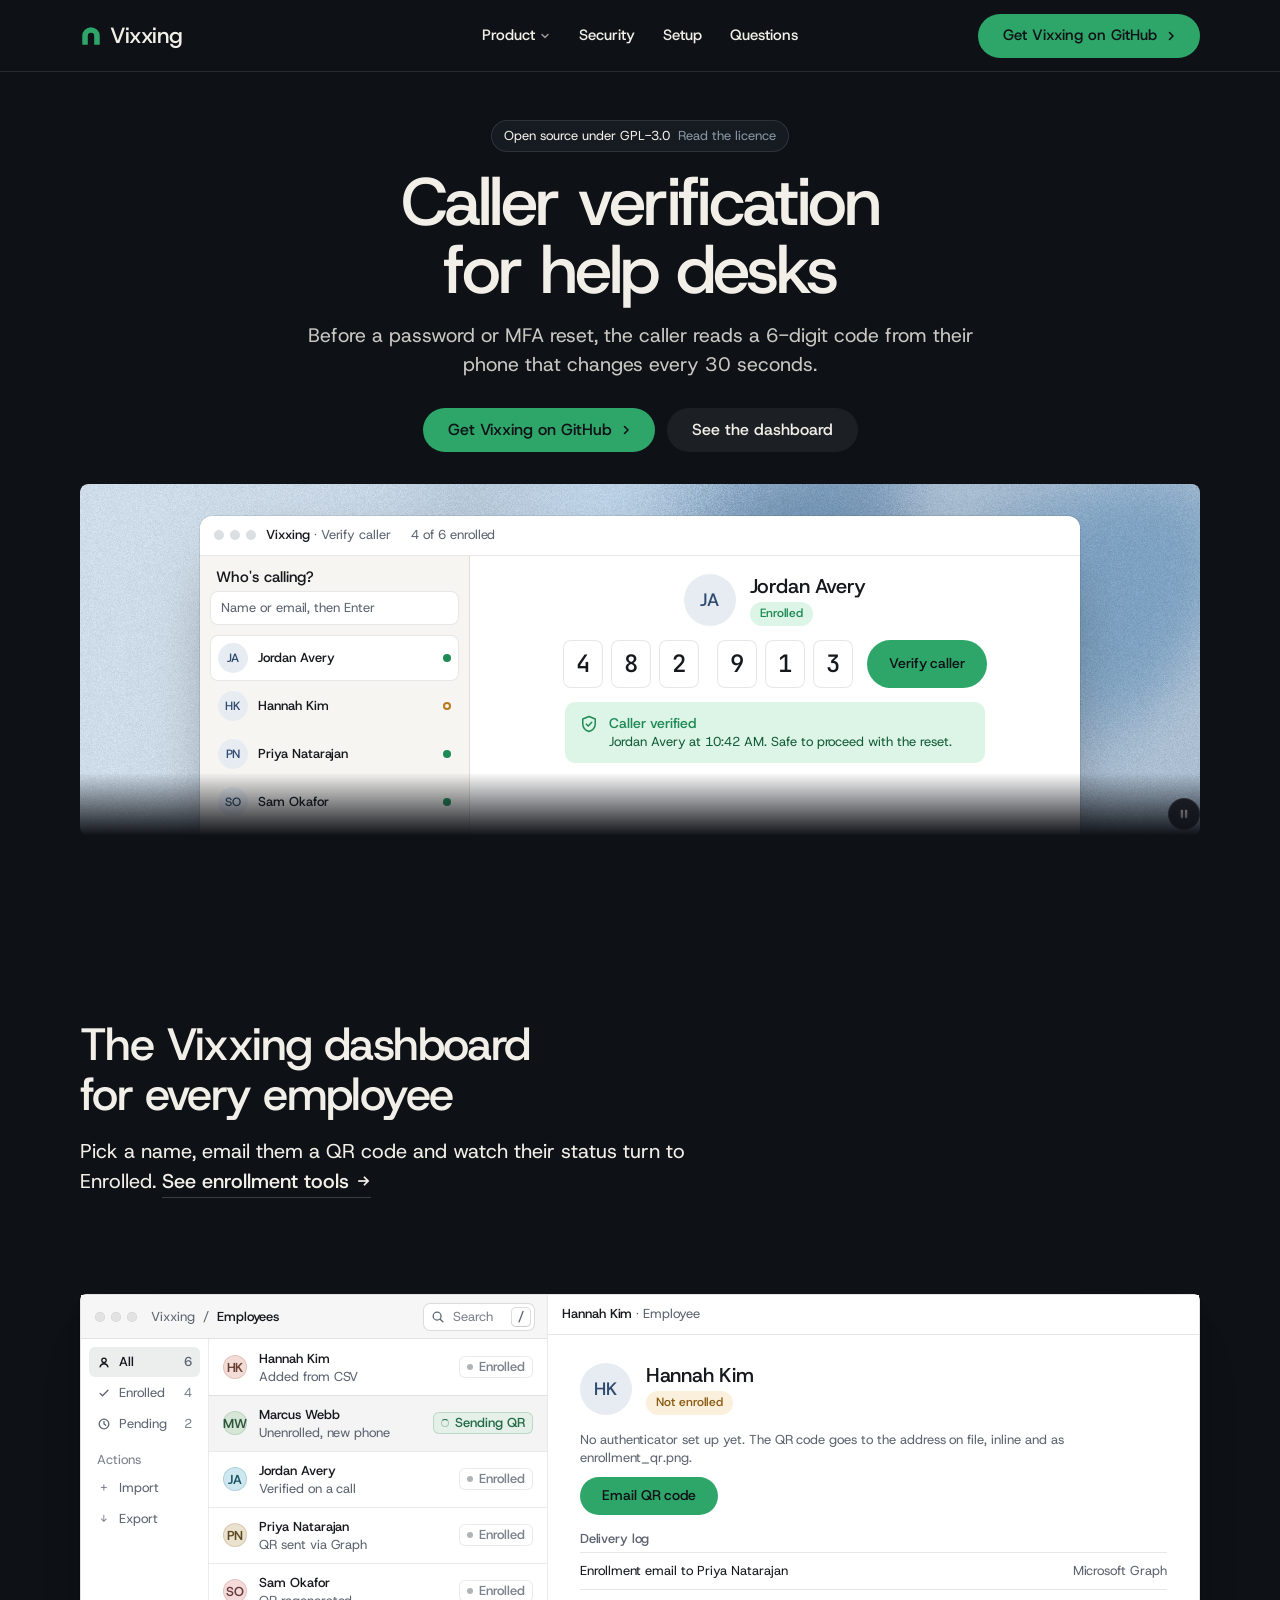
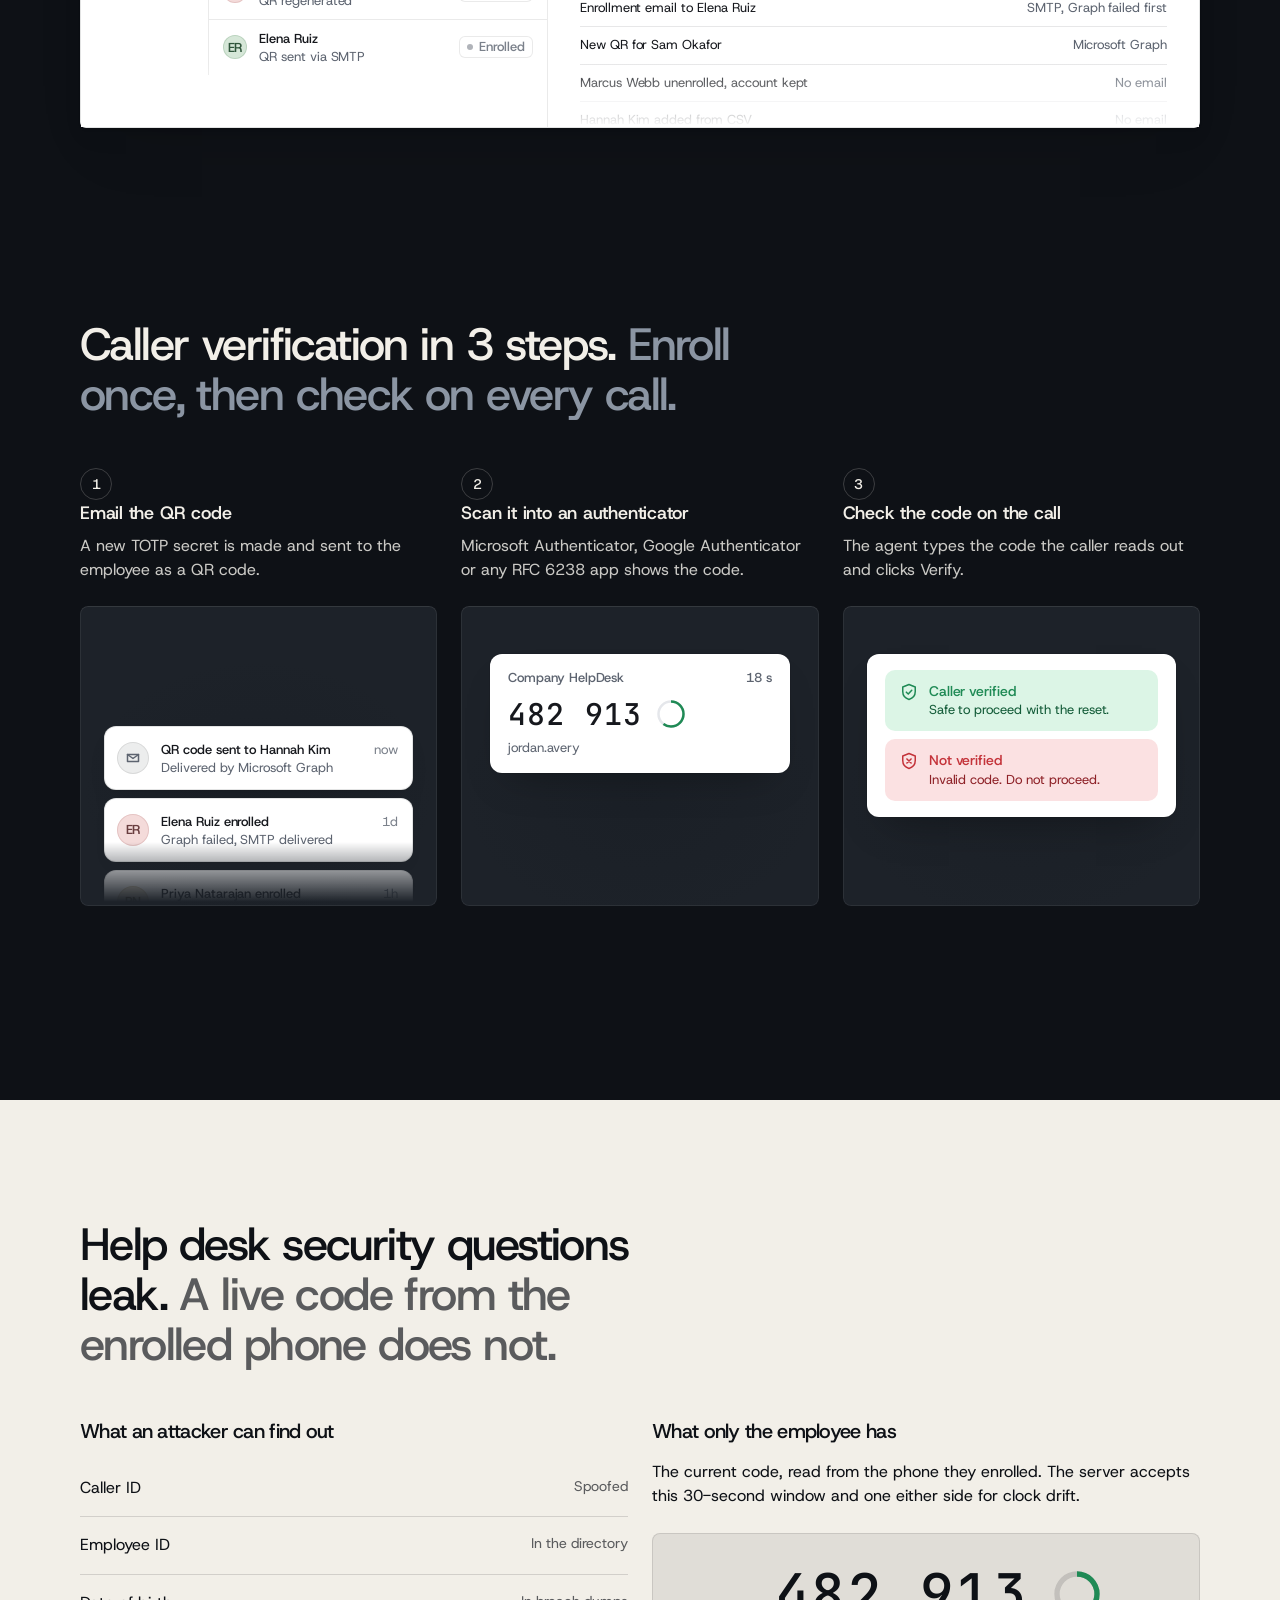
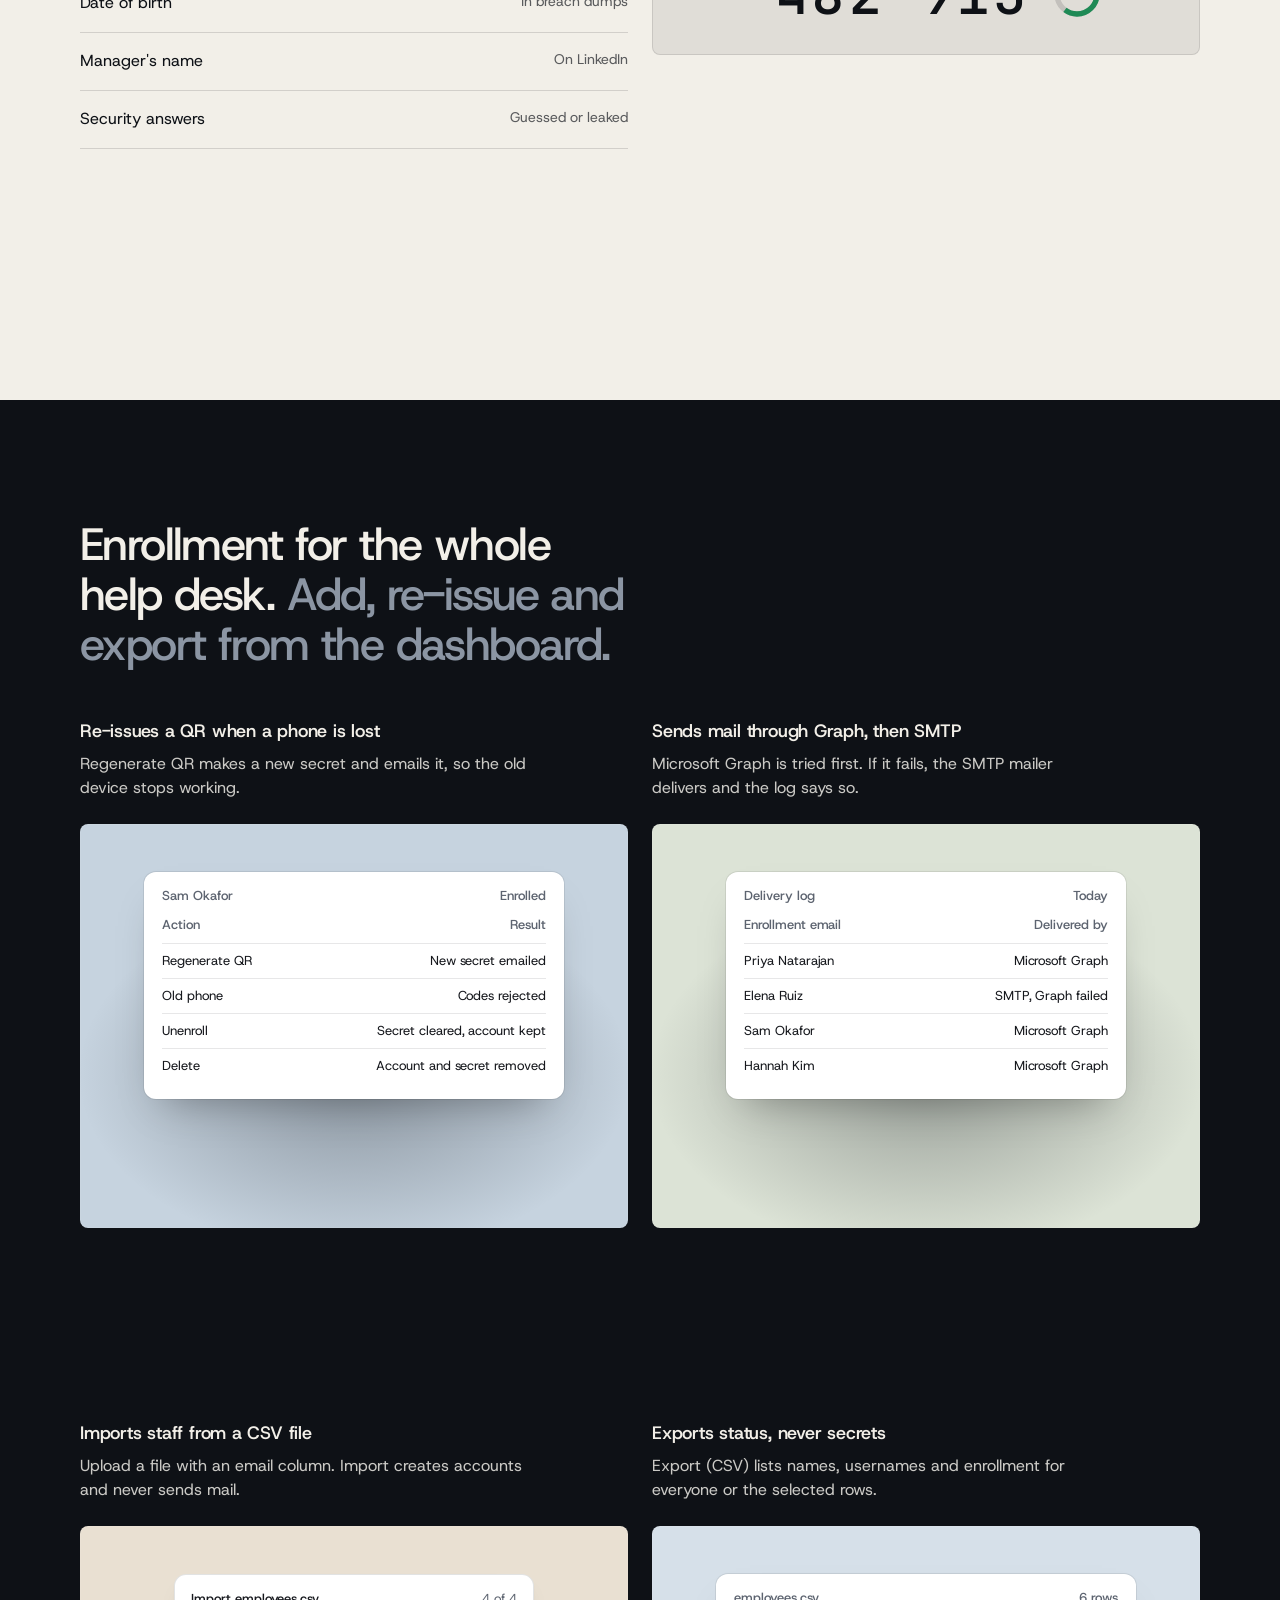
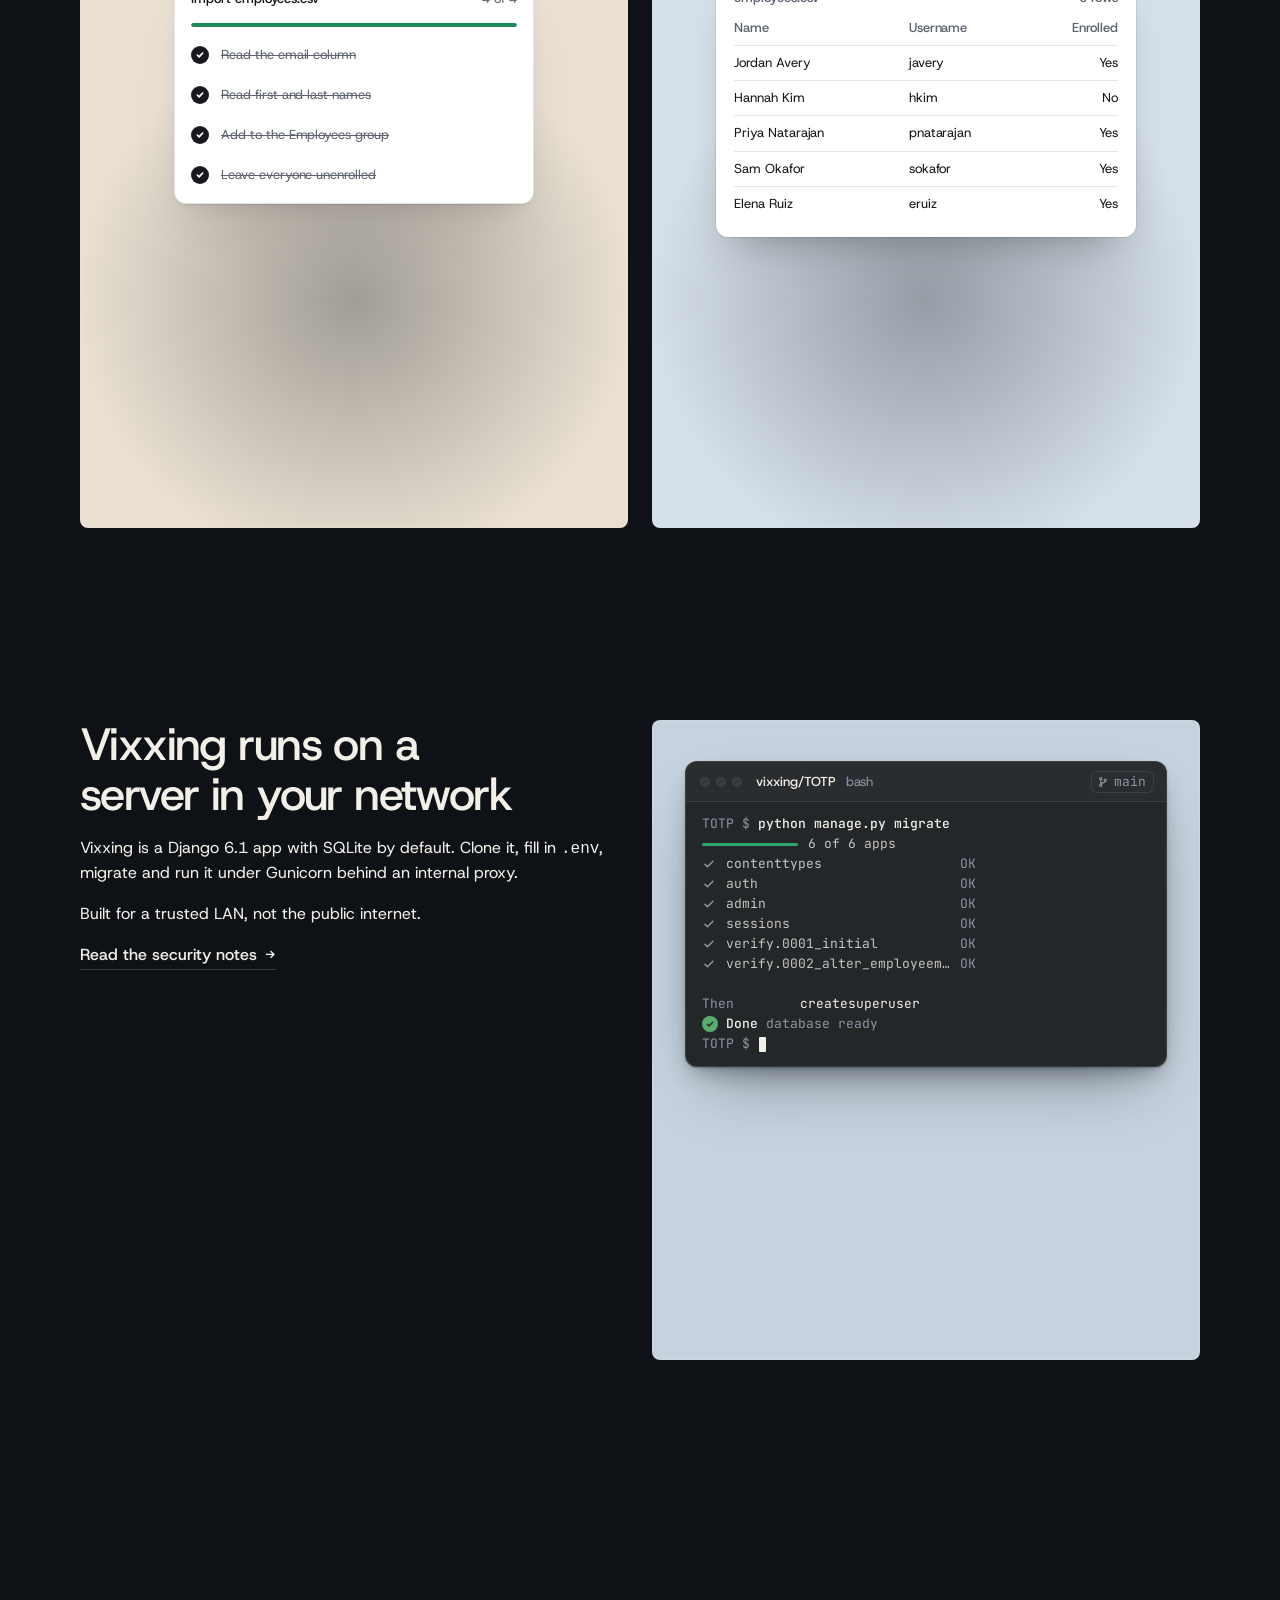
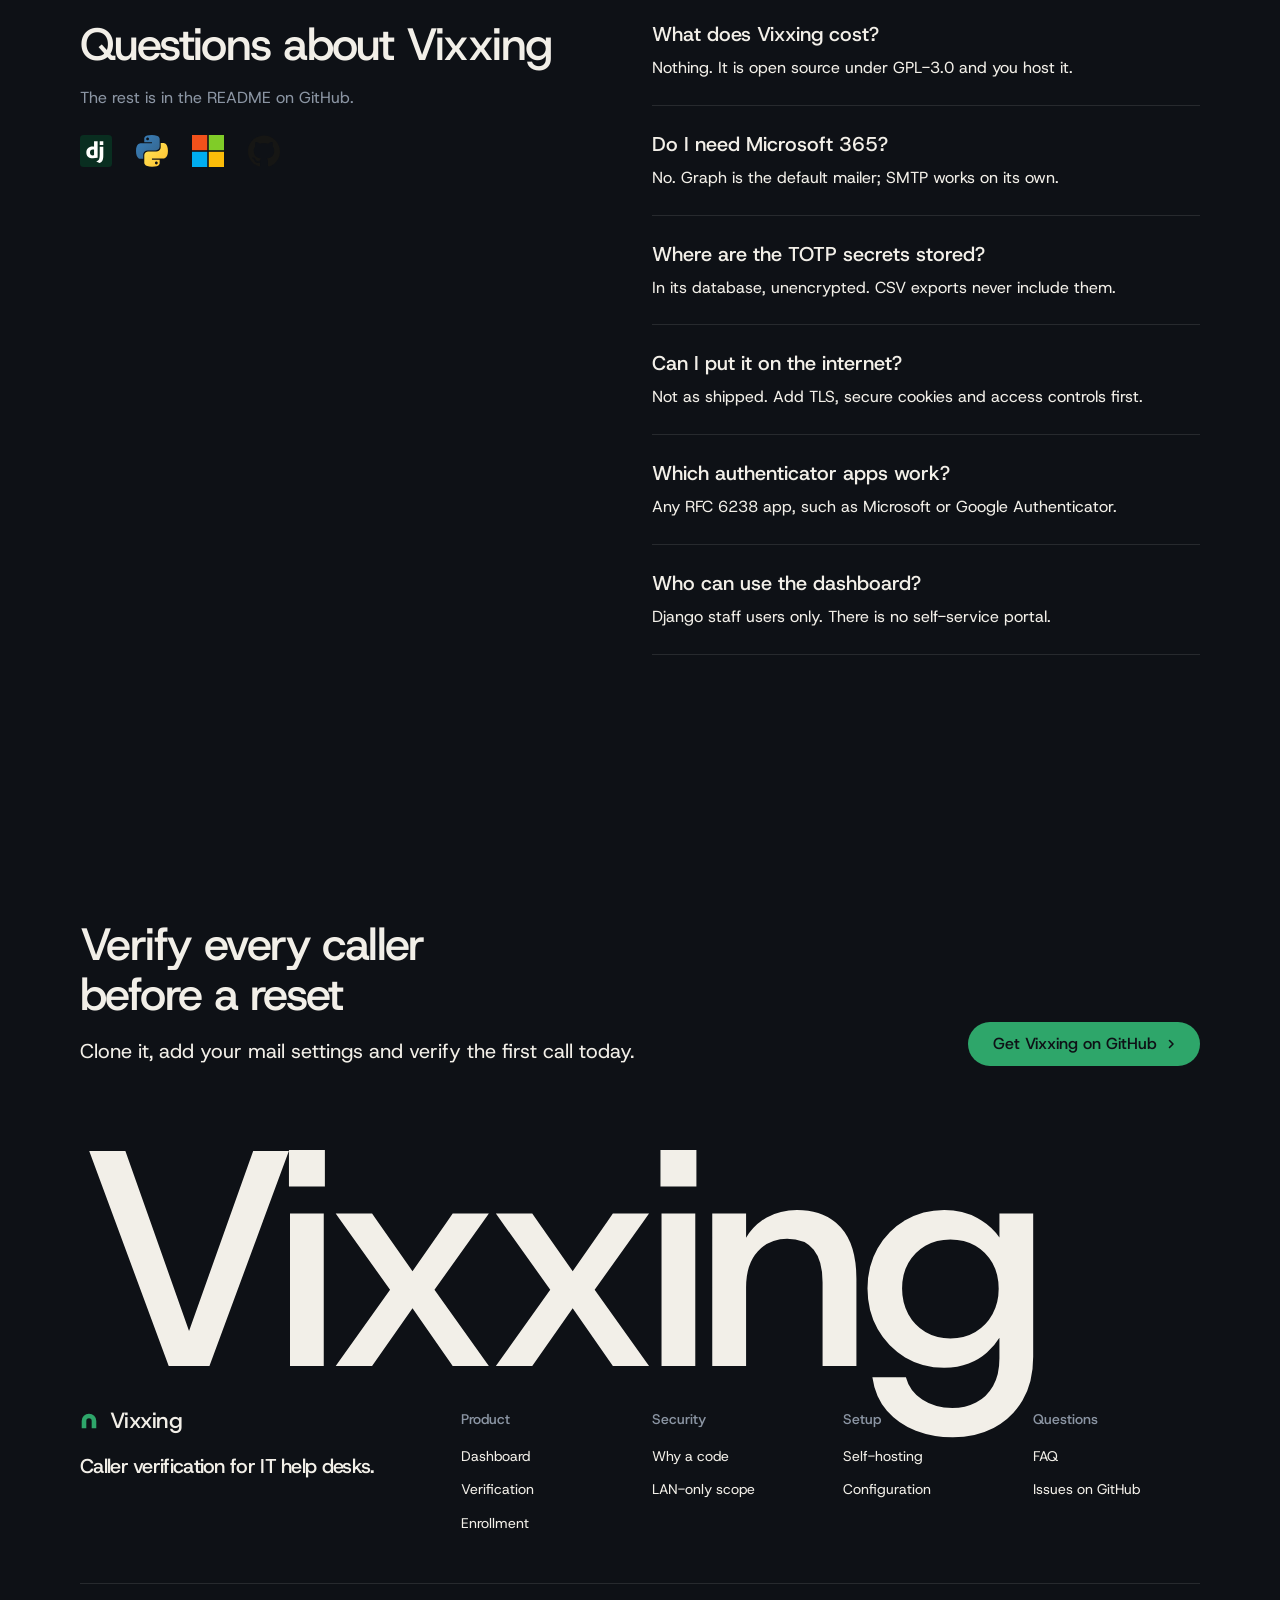
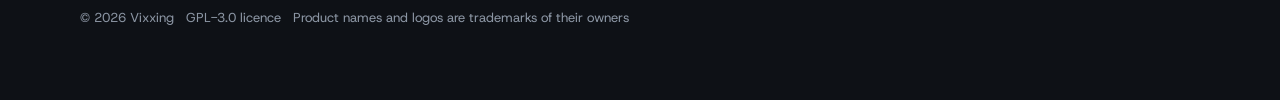
==== commit 90fa43da: "Tighten landing page after the kit's checks Headings name the product, mock buttons match the page's" ====
--- a/site/index.html
+++ b/site/index.html
@@ -64,13 +64,14 @@
   .vx__code { display: flex; gap: 8px; }
   .vx__code span { width: 40px; height: 48px; border-radius: 8px; border: 1px solid var(--vx-line); display: grid; place-items: center; font: 500 24px/1 var(--font-mono); background: #fff; }
   .vx__code span:nth-child(3) { margin-right: 10px; }
-  .vx__btn { height: 38px; padding: 0 22px; border-radius: 8px; background: var(--vx-ink); color: #fff; display: inline-flex; align-items: center; gap: 8px; font-size: 14px; font-weight: 500; }
+  .vx__btn { height: 38px; padding: 0 22px; border-radius: 99px; background: #2ea66a; color: #0e1116; display: inline-flex; align-items: center; gap: 8px; font-size: 14px; font-weight: 500; }
   .vx__result { display: flex; gap: 10px; align-items: flex-start; width: min(100%, 420px); padding: 12px 14px; border-radius: 10px; background: var(--vx-ok-bg); color: #145c39; font-size: 13px; }
   .vx__result b { display: block; font-size: 14px; font-weight: 500; color: var(--vx-ok); }
   .vx__result svg { flex: none; width: 20px; height: 20px; stroke: var(--vx-ok); fill: none; stroke-width: 1.8; stroke-linecap: round; stroke-linejoin: round; }
   .vx__acts { display: flex; gap: 8px; flex-wrap: wrap; justify-content: center; }
-  .vx__acts span { height: 30px; padding: 0 12px; border-radius: 8px; border: 1px solid var(--vx-line); display: inline-flex; align-items: center; font-size: 13px; font-weight: 500; color: var(--vx-ink); }
-  .vx__acts span.warn { color: var(--vx-no); border-color: rgb(196 51 58 / .35); }
+  .vx__acts span { display: inline-flex; align-items: center; font-size: 13px; font-weight: 500; color: var(--vx-ink); text-decoration: underline; text-underline-offset: 3px; text-decoration-color: var(--vx-line); }
+  .vx__acts { gap: 18px; }
+  .vx__acts span.warn { color: var(--vx-no); }
   .vx__log { width: 100%; display: grid; gap: 0; margin-top: 6px; font-size: 13px; }
   .vx__log li { list-style: none; display: grid; grid-template-columns: 1fr auto; gap: 12px; padding: 9px 0; border-top: 1px solid var(--vx-line); }
   .vx__log li span:last-child { color: var(--vx-muted); }
@@ -151,9 +152,12 @@
   .why-code .ring circle { fill: none; stroke-width: 4; }
 
   /* ---- setup ---- */
-  #setup .frame { --p-h: 560px; }
+  #setup .frame { --p-h: 640px; }
   @media (max-width: 639px) { #setup .frame { --p-h: 340px; } #manage .panel { --p-h: 240px; } .why-col p { display: none; } .why-code { padding: var(--s-5); } .why-code b { font-size: 40px; } }
   @media (min-width: 640px) and (max-width: 1279px) { #how { --h: 2 } }
+  @media (min-width: 640px) and (max-width: 1023px) { #how .panel { --p-h: 400px; } #manage .panel { --p-h: 360px; } }
+  @media (min-width: 1024px) and (max-width: 1279px) { #faq .faq > .faq__item { padding: var(--s-4) 0; } #faq .faq > .faq__item:first-child { padding-top: 0; } #faq .faq > .faq__item:nth-child(n+5) { display: none; } }
+  @media (max-width: 639px) { #manage .panel { --p-h: 180px; } .works-with, #faq .stack-4 > p.muted, #faq .faq > .faq__item:nth-child(6) { display: none; } }
 </style>
 </head>
 <body>
@@ -223,10 +227,10 @@
   <section class="section" id="dashboard" aria-labelledby="dashboard-h">
     <div class="wrap">
       <div class="section-head">
-        <h2 id="dashboard-h">Every employee in the agent dashboard</h2>
+        <h2 id="dashboard-h">The Vixxing dashboard for every employee</h2>
         <p>Pick a name, email them a QR code and watch their status turn to Enrolled. <a class="link" href="#manage">See enrollment tools</a></p>
       </div>
-      <div class="ui app fill" role="img" aria-label="The employee list beside Hannah Kim's record: not enrolled, with Email QR code, and a delivery log showing Microsoft Graph sent the last message" data-ui-pause-host>
+      <div class="ui ui-app app fill" role="img" aria-label="The employee list beside Hannah Kim's record: not enrolled, with Email QR code, and a delivery log showing Microsoft Graph sent the last message" data-ui-pause-host>
         <div class="app__pane app__pane--list" data-ui-loop>
           <div class="ui ui-panel ui-win" data-ui="window" data-open="Not enrolled" data-work="Sending QR" data-done="Enrolled">
             <div class="ui-win__bar">
@@ -259,7 +263,7 @@
           </div>
         </div>
         <div class="app__pane app__pane--open">
-          <div class="ui ui-vx vx" aria-hidden="true">
+          <div class="vx" aria-hidden="true">
             <div class="vx__bar"><span><b>Hannah Kim</b> · Employee</span><span class="sp"></span></div>
             <div class="vx__open">
               <div class="vx__head"><span class="av">HK</span><div><h6>Hannah Kim</h6><span class="vx__chip off">Not enrolled</span></div></div>
@@ -286,7 +290,7 @@
   <section class="section" style="--hm: 2" id="how" aria-labelledby="how-h">
     <div class="wrap">
       <div class="section-head">
-        <h2 id="how-h">Verify a caller in 3 steps. <span class="muted">Enroll once, then check on every call.</span></h2>
+        <h2 id="how-h">Caller verification in 3 steps. <span class="muted">Enroll once, then check on every call.</span></h2>
       </div>
       <div class="grid">
         <article class="card card--row card--open span-4 m-nolift">
@@ -311,7 +315,7 @@
           <p>Microsoft Authenticator, Google Authenticator or any RFC 6238 app shows the code.</p>
           <div class="panel" data-fx="gradient-mesh" data-fx-seed="23" data-fx-params='{"drift":0}' data-fx-palette='{"bg":"#cdd6c6","surface":"#dce3d6","ink":"#262d24","accent":"#6c8e63"}'>
             <div class="stage"><div class="at-rise fit" style="--fit-max:300px;--ax:max(24px, 50% - 150px);--ay:48px;--ay-sm:40px">
-              <div class="mini" aria-hidden="true">
+              <div class="ui ui-mini mini" aria-hidden="true">
                 <h5><span>Company HelpDesk</span><span>18 s</span></h5>
                 <div class="totp"><b>482 913</b><svg class="ring" viewBox="0 0 36 36"><circle cx="18" cy="18" r="15" stroke="#e5e7eb"/><circle cx="18" cy="18" r="15" stroke="#1f8a55" stroke-dasharray="56.5 94.2" transform="rotate(-90 18 18)"/></svg></div>
                 <p class="who">jordan.avery</p>
@@ -325,7 +329,7 @@
           <p>The agent types the code the caller reads out and clicks Verify.</p>
           <div class="panel" data-fx="gradient-mesh" data-fx-seed="37" data-fx-params='{"drift":0}' data-fx-palette='{"bg":"#d9ccb7","surface":"#e9e0d2","ink":"#2a2622","accent":"#a8794a"}'>
             <div class="stage"><div class="at-rise fit" style="--fit-max:320px;--ax:max(24px, 50% - 160px);--ay:48px;--ay-sm:40px">
-              <div class="mini" aria-hidden="true">
+              <div class="ui ui-mini mini" aria-hidden="true">
                 <div class="ok"><svg class="sh" viewBox="0 0 24 24" stroke="#1f8a55"><path d="M12 3 4.5 6v5.5c0 4.6 3.2 8.2 7.5 9.5 4.3-1.3 7.5-4.9 7.5-9.5V6z"/><path d="m8.8 12.2 2.3 2.3 4.2-4.6"/></svg><span><b>Caller verified</b>Safe to proceed with the reset.</span></div>
                 <div class="no"><svg class="sh" viewBox="0 0 24 24" stroke="#c4333a"><path d="M12 3 4.5 6v5.5c0 4.6 3.2 8.2 7.5 9.5 4.3-1.3 7.5-4.9 7.5-9.5V6z"/><path d="m9.5 9.5 5 5M14.5 9.5l-5 5"/></svg><span><b>Not verified</b>Invalid code. Do not proceed.</span></div>
               </div>
@@ -339,7 +343,7 @@
   <section class="section ground-inverse" id="why" aria-labelledby="why-h">
     <div class="wrap">
       <div class="section-head">
-        <h2 id="why-h">Security questions leak. <span class="muted">A live code from the enrolled phone does not.</span></h2>
+        <h2 id="why-h">Help desk security questions leak. <span class="muted">A live code from the enrolled phone does not.</span></h2>
       </div>
       <div class="grid fill">
         <div class="why-col span-6">
@@ -368,7 +372,7 @@
     <div class="wrap">
       <div class="group">
         <div class="section-head">
-          <h2 id="manage-h">Enrollment for the whole desk. <span class="muted">Add, re-issue and export from the dashboard.</span></h2>
+          <h2 id="manage-h">Enrollment for the whole help desk. <span class="muted">Add, re-issue and export from the dashboard.</span></h2>
         </div>
         <div class="grid">
           <article class="card card--row card--open span-6 m-nolift">
@@ -376,7 +380,7 @@
             <p>Regenerate QR makes a new secret and emails it, so the old device stops working.</p>
             <div class="panel" style="background:#c6d3df" role="img" aria-label="A record for Sam Okafor: Regenerate QR emails a new secret, the old phone is rejected, Unenroll clears the secret, Delete removes the account">
               <div class="stage stage--fade-b"><div class="at-rise fit" style="--fit-max:420px;--ax:max(24px, 50% - 210px);--ay:48px;--ay-sm:40px">
-                <div class="mini" aria-hidden="true">
+                <div class="ui ui-mini mini" aria-hidden="true">
                   <h5><span>Sam Okafor</span><span>Enrolled</span></h5>
                   <table><tr><th>Action</th><th>Result</th></tr>
                     <tr><td>Regenerate QR</td><td>New secret emailed</td></tr>
@@ -393,7 +397,7 @@
             <p>Microsoft Graph is tried first. If it fails, the SMTP mailer delivers and the log says so.</p>
             <div class="panel" style="background:#dce3d6" role="img" aria-label="A delivery log: three enrollment emails delivered by Microsoft Graph and one by SMTP after Graph failed">
               <div class="stage stage--fade-b"><div class="at-rise fit" style="--fit-max:400px;--ax:max(24px, 50% - 200px);--ay:48px;--ay-sm:40px">
-                <div class="mini" aria-hidden="true">
+                <div class="ui ui-mini mini" aria-hidden="true">
                   <h5><span>Delivery log</span><span>Today</span></h5>
                   <table><tr><th>Enrollment email</th><th>Delivered by</th></tr>
                     <tr><td>Priya Natarajan</td><td>Microsoft Graph</td></tr>
@@ -431,7 +435,7 @@
           <p>Export (CSV) lists names, usernames and enrollment for everyone or the selected rows.</p>
           <div class="panel" style="background:#d6e0e9" role="img" aria-label="An export of employees.csv listing name, username and whether each person is enrolled">
             <div class="stage stage--fade-b"><div class="at-rise fit" style="--fit-max:420px;--ax:max(24px, 50% - 210px);--ay:48px;--ay-sm:40px">
-              <div class="mini" aria-hidden="true">
+              <div class="ui ui-mini mini" aria-hidden="true">
                 <h5><span>employees.csv</span><span>6 rows</span></h5>
                 <table><tr><th>Name</th><th>Username</th><th>Enrolled</th></tr>
                   <tr><td>Jordan Avery</td><td>javery</td><td>Yes</td></tr>
@@ -452,9 +456,9 @@
     <div class="wrap">
       <div class="grid">
         <div class="span-6 stack-4">
-          <h2 id="setup-h">Runs on a server inside your network</h2>
+          <h2 id="setup-h">Vixxing runs on a server in your network</h2>
           <p>Vixxing is a Django 6.1 app with SQLite by default. Clone it, fill in <code>.env</code>, migrate and run it under Gunicorn behind an internal proxy.</p>
-          <p class="muted">Built for a trusted LAN, not the public internet. Read the security notes before you deploy.</p>
+          <p>Built for a trusted LAN, not the public internet.</p>
           <p><a class="link" href="https://github.com/miles-howell/vixxing#scope-and-security-posture-lan-only">Read the security notes</a></p>
         </div>
         <div class="frame span-6 start-7" style="height:var(--p-h);background:#c6d3df" data-visual role="img" aria-label="A terminal running python manage.py migrate in the TOTP folder: every app migrates OK and the database is ready">
@@ -469,7 +473,7 @@
               </div>
               <div class="ui-term__screen" data-term-screen>
                 <div class="ui-term__track" data-term-track>
-                  <div class="ui-term__ln ui-term__cmd"><span class="ui-term__cwd">~/<span class="ui-term__up">vixxing/</span>TOTP</span><span class="ui-term__sig">$</span><span class="ui-term__typed" data-term-cmd>python manage.py migrate</span></div>
+                  <div class="ui-term__ln ui-term__cmd"><span class="ui-term__cwd">TOTP</span><span class="ui-term__sig">$</span><span class="ui-term__typed" data-term-cmd>python manage.py migrate</span></div>
                   <div class="ui-term__ln ui-term__meter" data-term-out data-term-meter><span class="ui-term__bar" style="--p:1"><i></i></span><span class="ui-term__count" data-term-count>6 of 6 apps</span></div>
                   <div class="ui-term__ln ui-term__log" data-term-out data-term-step><svg class="ui-term__tick" viewBox="0 0 16 16" aria-hidden="true"><path d="m3.5 8.4 2.8 2.8 6.2-6.4"/></svg><span class="ui-term__path">contenttypes</span><span class="ui-term__n">OK</span></div>
                   <div class="ui-term__ln ui-term__log" data-term-out data-term-step><svg class="ui-term__tick" viewBox="0 0 16 16" aria-hidden="true"><path d="m3.5 8.4 2.8 2.8 6.2-6.4"/></svg><span class="ui-term__path">auth</span><span class="ui-term__n">OK</span></div>
@@ -478,9 +482,9 @@
                   <div class="ui-term__ln ui-term__log" data-term-out data-term-step><svg class="ui-term__tick" viewBox="0 0 16 16" aria-hidden="true"><path d="m3.5 8.4 2.8 2.8 6.2-6.4"/></svg><span class="ui-term__path">verify.0001_initial</span><span class="ui-term__n">OK</span></div>
                   <div class="ui-term__ln ui-term__log" data-term-out data-term-step><svg class="ui-term__tick" viewBox="0 0 16 16" aria-hidden="true"><path d="m3.5 8.4 2.8 2.8 6.2-6.4"/></svg><span class="ui-term__path">verify.0002_alter_employeemfa</span><span class="ui-term__n">OK</span></div>
                   <div class="ui-term__ln ui-term__gap" data-term-out aria-hidden="true"></div>
-                  <div class="ui-term__ln ui-term__sum" data-term-out><span class="ui-term__key">Next</span><span class="ui-term__val">python manage.py createsuperuser</span></div>
+                  <div class="ui-term__ln ui-term__sum" data-term-out><span class="ui-term__key">Then</span><span class="ui-term__val">createsuperuser</span></div>
                   <div class="ui-term__ln ui-term__done" data-term-out data-term-done><span class="ui-term__ok"><svg viewBox="0 0 16 16" aria-hidden="true"><path d="m4.5 8.3 2.4 2.4 4.6-5"/></svg></span><b>Done</b><span class="ui-term__dim">database ready</span></div>
-                  <div class="ui-term__ln ui-term__cmd" data-term-next><span class="ui-term__cwd">~/<span class="ui-term__up">vixxing/</span>TOTP</span><span class="ui-term__sig">$</span><span class="ui-term__typed"></span><i class="ui-term__caret" aria-hidden="true"></i></div>
+                  <div class="ui-term__ln ui-term__cmd" data-term-next><span class="ui-term__cwd">TOTP</span><span class="ui-term__sig">$</span><span class="ui-term__typed"></span><i class="ui-term__caret" aria-hidden="true"></i></div>
                 </div>
               </div>
             </div>
@@ -494,13 +498,13 @@
     <div class="wrap">
       <div class="grid">
         <div class="span-6 stack-4">
-          <h2 id="faq-h">Questions</h2>
+          <h2 id="faq-h">Questions about Vixxing</h2>
           <p class="muted">The rest is in the README on GitHub.</p>
           <div class="works-with" aria-label="Works with">
-            <img data-icon="django" src="assets/icons/django.svg" alt="Django">
-            <img data-icon="python" src="assets/icons/python.svg" alt="Python">
-            <img data-icon="logos:microsoft-icon" src="assets/icons/microsoft-icon.svg" alt="Microsoft Graph">
-            <img data-icon="github" src="assets/icons/github.svg" alt="GitHub" class="ic-ink">
+            <img data-icon="django" src="assets/icons/django.svg" alt="Django" width="32" height="32" loading="lazy">
+            <img data-icon="python" src="assets/icons/python.svg" alt="Python" width="32" height="32" loading="lazy">
+            <img data-icon="logos:microsoft-icon" src="assets/icons/microsoft-icon.svg" alt="Microsoft Graph" width="32" height="32" loading="lazy">
+            <img data-icon="github" src="assets/icons/github.svg" alt="GitHub" width="32" height="32" loading="lazy" class="ic-ink">
           </div>
         </div>
         <div class="faq span-6 start-7">
@@ -520,7 +524,7 @@
   <div class="wrap">
     <div class="closing__cta close--word">
       <div class="section-head--split">
-        <div><h2 id="close-h">Check every caller before a reset</h2><p class="t-lead">Clone it, add your mail settings and verify the first call today.</p></div>
+        <div><h2 id="close-h">Verify every caller before a reset</h2><p class="t-lead">Clone it, add your mail settings and verify the first call today.</p></div>
         <a class="btn btn--primary" href="https://github.com/miles-howell/vixxing">Get Vixxing on GitHub<svg class="m-arrow" viewBox="0 0 12 12" aria-hidden="true"><path class="m-arrow__stem" d="M1 6h8"/><path class="m-arrow__head" d="M4.5 2.5 8 6l-3.5 3.5"/></svg></a>
       </div>
       <p class="close__word" aria-hidden="true">Vixxing</p>
@@ -537,9 +541,8 @@
         <div class="span-2 footer__col"><h4>Questions</h4><ul><li><a href="#faq">FAQ</a></li><li><a href="https://github.com/miles-howell/vixxing/issues">Issues on GitHub</a></li></ul></div>
       </div>
       <div class="footer__legal">
-        <span>&copy; 2026 Vixxing &nbsp; <a href="https://github.com/miles-howell/vixxing/blob/main/LICENSE">GPL-3.0 licence</a></span>
+        <span>&copy; 2026 Vixxing &nbsp; <a href="https://github.com/miles-howell/vixxing/blob/main/LICENSE">GPL-3.0 licence</a> &nbsp; Product names and logos are trademarks of their owners</span>
         <div class="socials"></div>
-        <span class="muted">Product names and logos are trademarks of their owners</span>
       </div>
     </div>
   </div>
